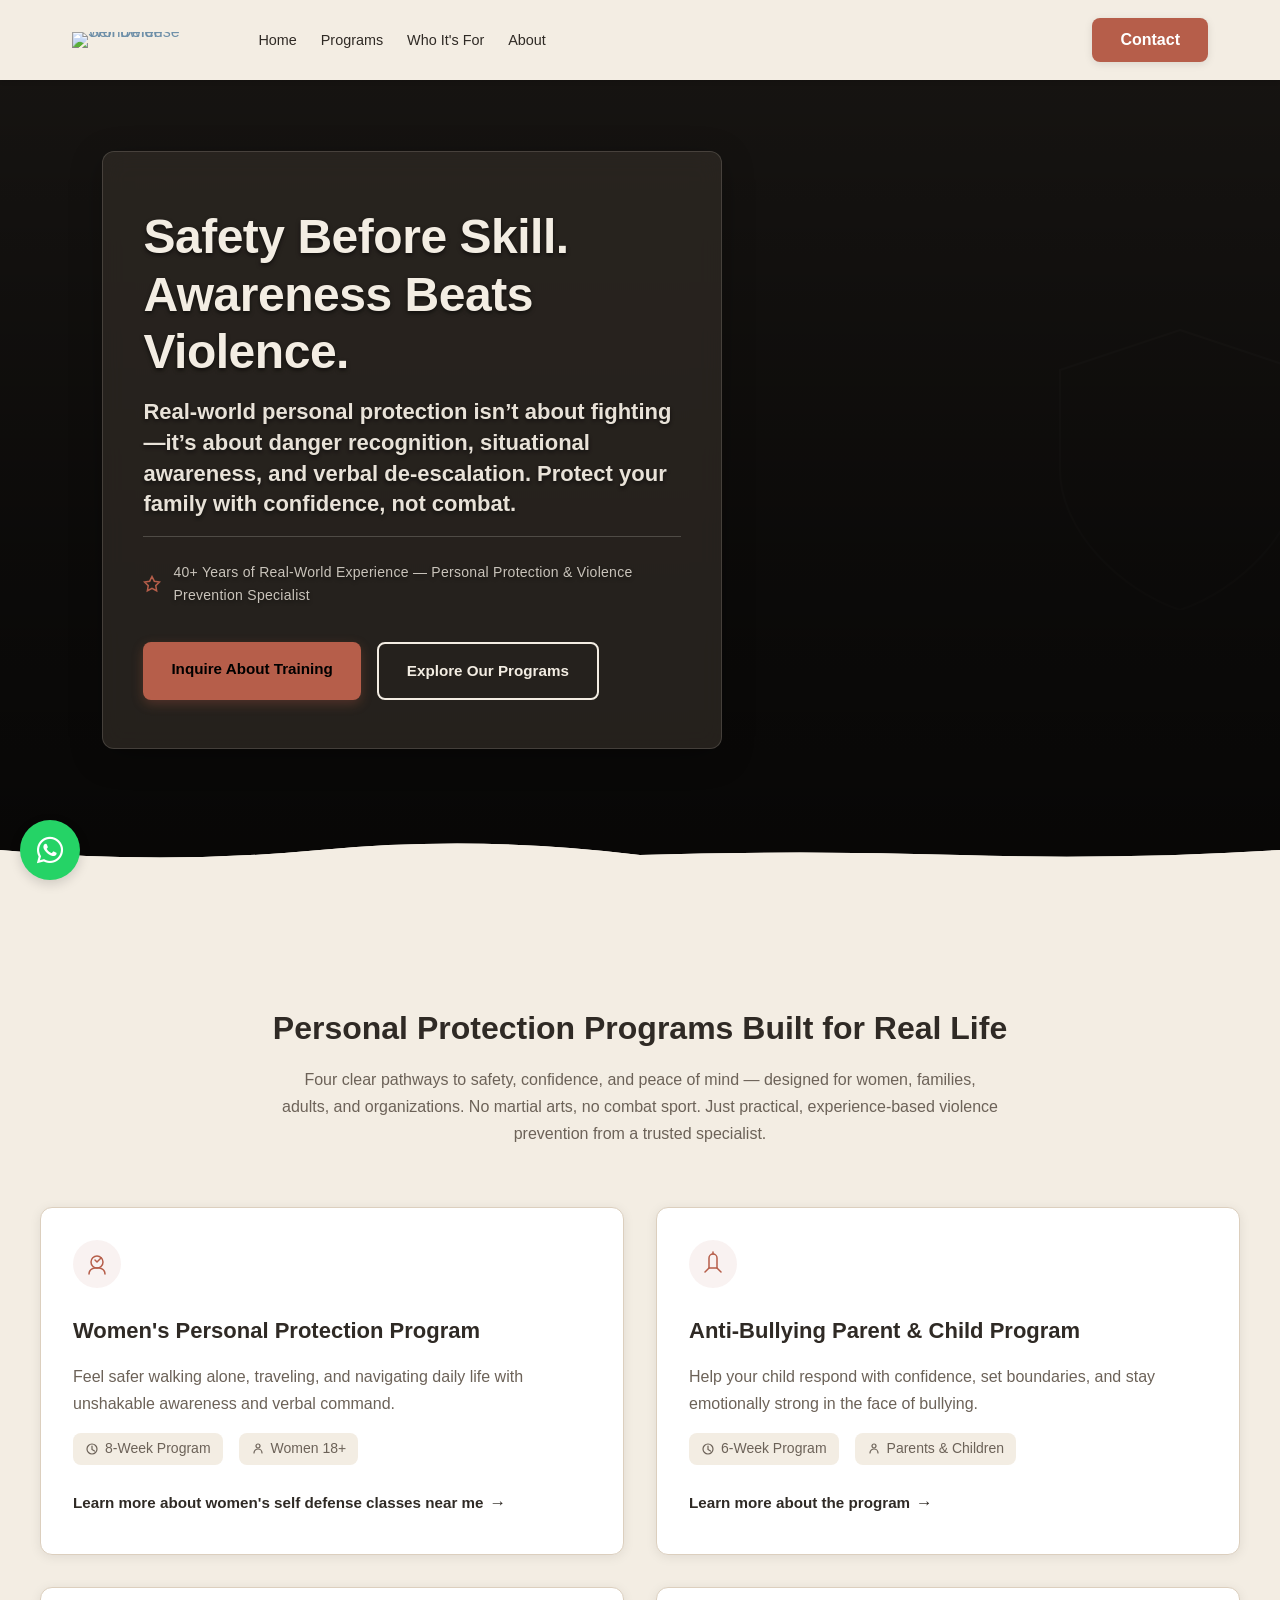
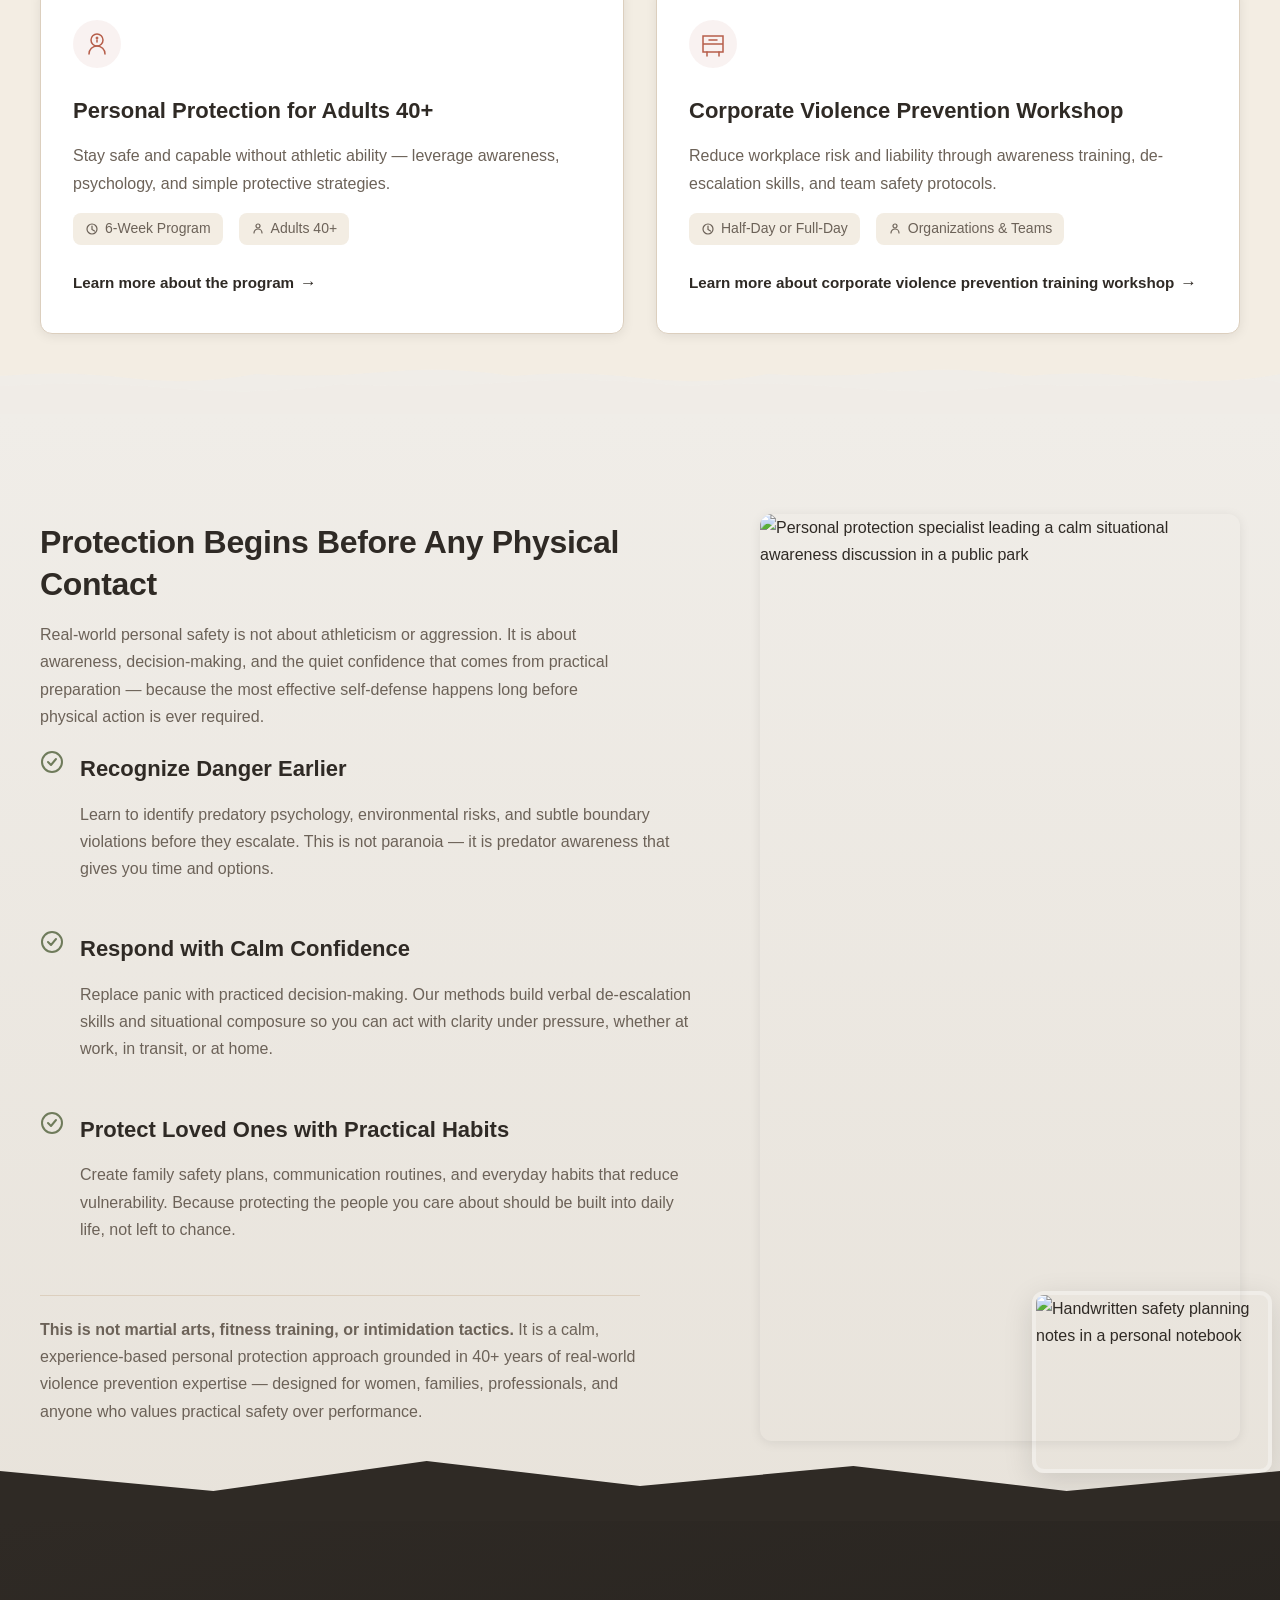
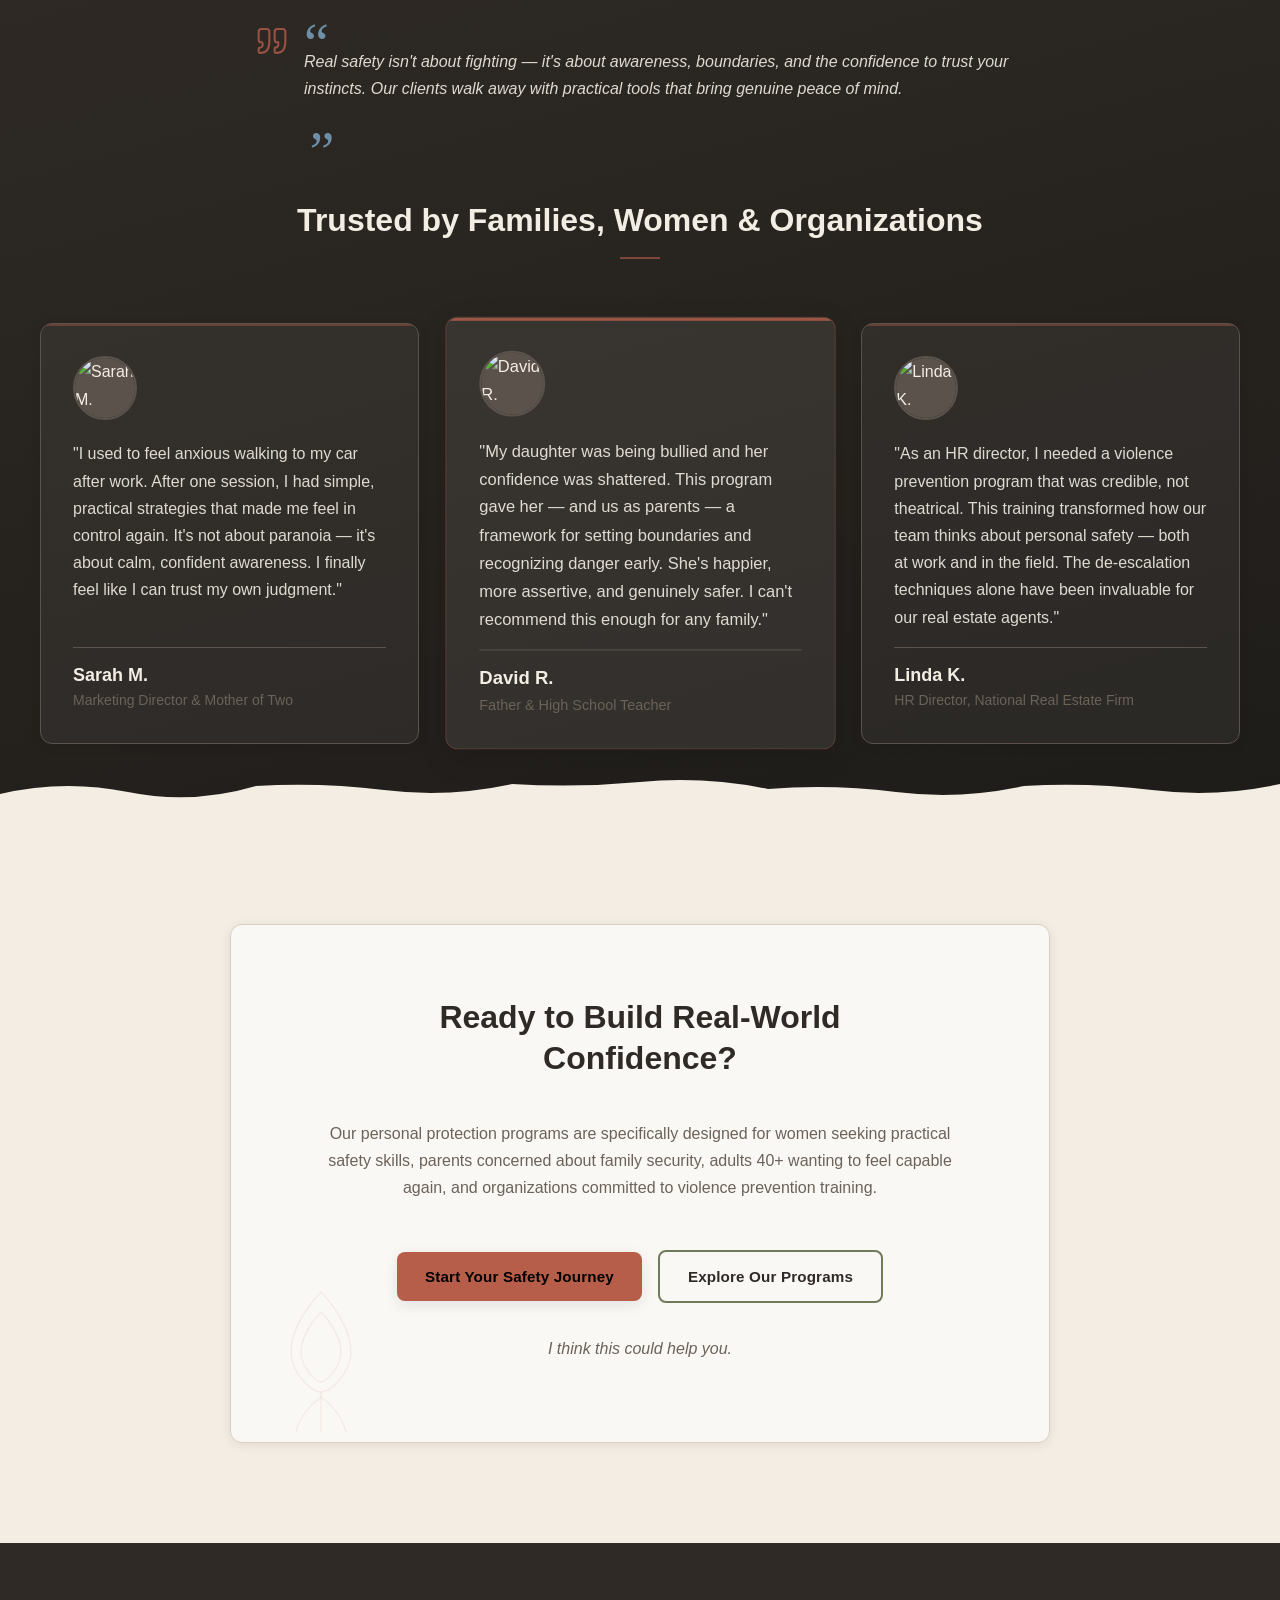
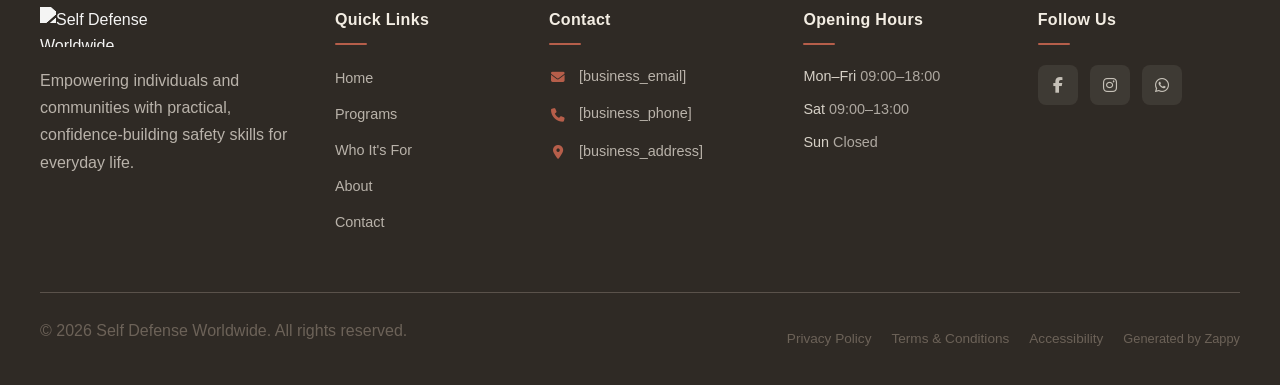
==== public/index.html @ 0f8a1267 "Initial website commit" ====
<!doctype html><html lang="en"><head><meta charset="UTF-8"><meta content="width=device-width,initial-scale=1" name="viewport"><meta content="index, follow" name="robots"><title>Find Women&#39;s Self Defense Classes Near Me — Self Defense Worldwide</title><meta content="Discover real-world personal safety training built on 40+ years of expertise. Not martial arts—proven prevention, awareness, and confidence skills. Start your protection journey today." name="description"><meta content="women's self defense classes near me, personal safety training, violence prevention specialist, situational awareness training, women's personal protection program online US" name="keywords"><link href="/assets/favicon.ico" rel="icon" type="image/x-icon"><link href="/assets/favicon-16x16.png" rel="icon" type="image/png" sizes="16x16"><link href="/assets/favicon-32x32.png" rel="icon" type="image/png" sizes="32x32"><link href="/assets/favicon-48x48.png" rel="icon" type="image/png" sizes="48x48"><link href="/assets/favicon-192x192.png" rel="icon" type="image/png" sizes="192x192"><link href="/assets/favicon-512x512.png" rel="icon" type="image/png" sizes="512x512"><link href="/assets/apple-touch-icon.png" rel="apple-touch-icon"><script>!function(){"use strict";var t="d72a2907-529d-4dca-9316-e38a777f00a3",e="https://api.zappy5.com/api/analytics/track",a=18e5,n=2592e6,o=!0,i=!0,r=!0;var s=function(){var e="zappy_visitor_"+t,a=null;try{if(a=localStorage.getItem(e)){var o=JSON.parse(a),i=Date.now();if(i-o.created<n)return o.lastSeen=i,localStorage.setItem(e,JSON.stringify(o)),o.id}}catch(t){console.warn("Zappy Analytics: LocalStorage not available")}var r="zv_"+Date.now()+"_"+Math.random().toString(36).substr(2,9);try{localStorage.setItem(e,JSON.stringify({id:r,created:Date.now(),lastSeen:Date.now()}))}catch(t){}return r}(),c=function(){var e="zappy_session_"+t,n=null;try{if(n=sessionStorage.getItem(e)){var o=JSON.parse(n),i=Date.now();if(i-o.timestamp<a)return o.timestamp=i,sessionStorage.setItem(e,JSON.stringify(o)),o.id}}catch(t){console.warn("Zappy Analytics: SessionStorage not available")}var r="zs_"+Date.now()+"_"+Math.random().toString(36).substr(2,9);try{sessionStorage.setItem(e,JSON.stringify({id:r,timestamp:Date.now()}))}catch(t){}return r}();function l(a,n){n=n||{};var o={website_id:t,event_type:a,page_path:window.location.pathname,referrer:document.referrer||"direct",visitor_id:s,session_id:c,metadata:n};if(navigator.sendBeacon){var i=new Blob([JSON.stringify(o)],{type:"application/json"});navigator.sendBeacon(e,i)}else fetch(e,{method:"POST",headers:{"Content-Type":"application/json"},body:JSON.stringify(o),keepalive:!0}).catch(function(t){console.warn("Zappy Analytics: Failed to track event",t)})}o&&l("pageview",{title:document.title,url:window.location.href}),i&&document.addEventListener("click",function(t){var e=t.target;if("BUTTON"===e.tagName||e.closest("button")){var a="BUTTON"===e.tagName?e:e.closest("button");l("click",{element:"button",text:a.textContent.trim().substring(0,100),id:a.id||null,class:a.className||null})}else if("A"===e.tagName||e.closest("a")){var n="A"===e.tagName?e:e.closest("a");l("navigation",{element:"link",text:n.textContent.trim().substring(0,100),href:n.href,external:n.hostname!==window.location.hostname})}},!0),r&&document.addEventListener("submit",function(t){var e=t.target;l("form_submit",{form_id:e.id||null,form_name:e.name||null,form_action:e.action||null,form_method:e.method||"GET"})},!0);var d=Date.now();window.addEventListener("beforeunload",function(){l("page_unload",{time_on_page:Math.floor((Date.now()-d)/1e3),page_path:window.location.pathname})}),window.zappyAnalytics={track:l,getVisitorId:function(){return s},getSessionId:function(){return c}}}()</script><meta content="Find Women&#39;s Self Defense Classes Near Me — Self Defense Worldwide" property="og:title"><meta content="Discover real-world personal safety training built on 40+ years of expertise. Not martial arts—proven prevention, awareness, and confidence skills. Start your protection journey today." property="og:description"><meta content="summary_large_image" name="twitter:card"><meta content="Find Women&#39;s Self Defense Classes Near Me — Self Defense Worldwide" name="twitter:title"><meta content="Discover real-world personal safety training built on 40+ years of expertise. Not martial arts—proven prevention, awareness, and confidence skills. Start your protection journey today." name="twitter:description"><meta content="website" property="og:type"><meta content="en_US" property="og:locale"><link href="https://cdnjs.cloudflare.com/ajax/libs/font-awesome/6.4.0/css/all.min.css" rel="stylesheet"><style>.skip-link{position:absolute;top:0;left:0;transform:translateY(-200%);padding:12px 18px;background:var(--bg-dark,#1a1a1a);color:var(--text-light,#fff);font-weight:600;border-radius:0 0 8px 0;z-index:10000}.skip-link:focus{transform:none;outline:2px solid var(--ring,#fff);outline-offset:2px}:focus-visible{outline:2px solid var(--ring,currentColor);outline-offset:3px}</style><link href="/assets/favicon.ico" rel="icon" type="image/x-icon"><link href="/assets/favicon-16x16.png" rel="icon" type="image/png" sizes="16x16"><link href="/assets/favicon-32x32.png" rel="icon" type="image/png" sizes="32x32"><link href="/assets/favicon-48x48.png" rel="icon" type="image/png" sizes="48x48"><link href="/assets/favicon-192x192.png" rel="icon" type="image/png" sizes="192x192"><link href="/assets/favicon-512x512.png" rel="icon" type="image/png" sizes="512x512"><link href="/assets/apple-touch-icon.png" rel="apple-touch-icon"><link href="https://cdn.jsdelivr.net/npm/vanilla-cookieconsent@3/dist/cookieconsent.css" rel="stylesheet"><script src="https://cdn.jsdelivr.net/npm/vanilla-cookieconsent@3/dist/cookieconsent.umd.js"></script><script src="https://cdn.jsdelivr.net/gh/mickidum/acc_toolbar/acctoolbar/acctoolbar.min.js"></script><link href="/styles.css" rel="stylesheet"><script>window.ZAPPY_WEBSITE_ID="d72a2907-529d-4dca-9316-e38a777f00a3",window.ZAPPY_API_BASE="https://api.zappy5.com"</script><style id="zappy-dropdown-submenu-styles">#navMenu li:has(.sub-menu),.nav-menu li:has(.sub-menu),.navbar li:has(.sub-menu),nav li:has(.sub-menu){position:relative}#navMenu .sub-menu,.nav-menu .sub-menu,.navbar .sub-menu,nav .sub-menu{display:block!important;position:absolute!important;top:100%;left:0;min-width:220px;background:#fff;border-radius:8px;box-shadow:0 8px 25px rgba(0,0,0,.15);padding:8px 0;opacity:0;visibility:hidden;transform:translateY(10px);transition:all .3s ease;z-index:1000;list-style:none;pointer-events:none}#navMenu li:hover>.sub-menu,.nav-menu li:hover>.sub-menu,.navbar li:hover>.sub-menu,nav li:hover>.sub-menu{opacity:1!important;visibility:visible!important;transform:translateY(0)!important;pointer-events:auto!important}.sub-menu li{list-style:none;margin:0;padding:0}.sub-menu a{display:block!important;padding:10px 16px!important;color:var(--text-dark,#333)!important;font-weight:500;text-decoration:none;white-space:nowrap;transition:background-color .2s}.sub-menu .zappy-nav-child>a{padding-left:28px!important;font-size:.9em!important;opacity:.85!important}[dir=rtl] .sub-menu .zappy-nav-child>a,html[lang=ar] .sub-menu .zappy-nav-child>a,html[lang=he] .sub-menu .zappy-nav-child>a{padding-left:10px!important;padding-right:28px!important}.sub-menu .zappy-nav-parent>a{font-weight:600!important}.sub-menu a:hover{background-color:#f5f5f5}[dir=rtl] .nav-menu .sub-menu,[dir=rtl] .navbar .sub-menu,[dir=rtl] nav .sub-menu,html[lang=ar] .nav-menu .sub-menu,html[lang=ar] .navbar .sub-menu,html[lang=ar] nav .sub-menu,html[lang=he] .nav-menu .sub-menu,html[lang=he] .navbar .sub-menu,html[lang=he] nav .sub-menu{left:auto!important;right:0!important}.sub-menu:empty,.sub-menu:not(:has(li)):not(:has(> a)),.sub-menu:not(:has(li:not(.zappy-hidden-menu-item))):not(:has(> a)){display:none!important;opacity:0!important;visibility:hidden!important;pointer-events:none!important}li:has(.menu-group-title):hover>.sub-menu{opacity:1!important;visibility:visible!important;transform:translateY(0)!important;pointer-events:auto!important}#navMenu>li>.menu-group-title,.nav-menu>li>.menu-group-title{display:inline-block;padding:.5rem 1rem;cursor:default;user-select:none}@media (max-width:768px){#navMenu .sub-menu,.nav-menu .sub-menu,.navbar .sub-menu,nav .sub-menu{position:static!important;transform:none!important;box-shadow:none!important;background:0 0!important;max-height:0;overflow:hidden;opacity:0;visibility:hidden;transition:max-height .3s ease,opacity .3s ease;padding:0!important;border-radius:0!important}#navMenu .sub-menu.mobile-expanded,.nav-menu .sub-menu.mobile-expanded,.navbar .sub-menu.mobile-expanded{max-height:none!important;overflow-y:visible!important;opacity:1!important;visibility:visible!important;padding:8px 0 8px 16px!important}[dir=rtl] .sub-menu.mobile-expanded,html[lang=he] .sub-menu.mobile-expanded{padding:8px 16px 8px 0!important}#navMenu li:hover>.sub-menu,.nav-menu li:hover>.sub-menu,.navbar li:hover>.sub-menu,nav li:hover>.sub-menu{opacity:0;visibility:hidden;pointer-events:none}#navMenu li>.sub-menu.mobile-expanded,.nav-menu li>.sub-menu.mobile-expanded,.navbar li>.sub-menu.mobile-expanded,nav li>.sub-menu.mobile-expanded{opacity:1!important;visibility:visible!important;pointer-events:auto!important}#navMenu li:has(.sub-menu),.nav-menu li:has(.sub-menu),.navbar li:has(.sub-menu),nav li:has(.sub-menu){display:flex!important;flex-wrap:wrap!important;align-items:center!important;position:relative!important;min-height:44px!important}#navMenu li:has(.sub-menu)>a,.nav-menu li:has(.sub-menu)>a,.navbar li:has(.sub-menu)>a,nav li:has(.sub-menu)>a{flex:1!important;min-width:0!important}#navMenu li:has(.sub-menu)>.menu-group-title,.nav-menu li:has(.sub-menu)>.menu-group-title,.navbar li:has(.sub-menu)>.menu-group-title,nav li:has(.sub-menu)>.menu-group-title{flex:1!important;min-width:0!important;padding:0!important;line-height:inherit!important}#navMenu li:has(.sub-menu)>.sub-menu,.nav-menu li:has(.sub-menu)>.sub-menu,.navbar li:has(.sub-menu)>.sub-menu,nav li:has(.sub-menu)>.sub-menu{flex-basis:100%!important;width:100%!important}#navMenu li:has(.sub-menu)>a [class*=arrow],#navMenu li:has(.sub-menu)>a [class*=chevron],.nav-menu li:has(.sub-menu)>a .fa-angle-down,.nav-menu li:has(.sub-menu)>a .fa-chevron-down,.nav-menu li:has(.sub-menu)>a [class*=arrow],.nav-menu li:has(.sub-menu)>a [class*=chevron],nav li:has(.sub-menu)>a [class*=arrow],nav li:has(.sub-menu)>a [class*=chevron]{display:none!important;visibility:hidden!important}.mobile-submenu-toggle{display:flex!important;align-items:center!important;justify-content:center!important;width:44px!important;height:auto!important;background:0 0!important;border:none!important;cursor:pointer!important;color:var(--text-dark)!important;position:static!important;flex-shrink:0!important;align-self:stretch!important;z-index:2!important;padding:0!important;margin:0!important}.mobile-submenu-toggle::after{content:''!important;width:0!important;height:0!important;border-left:6px solid transparent!important;border-right:6px solid transparent!important;border-top:7px solid currentColor!important;transition:transform .3s ease!important}.mobile-submenu-toggle.expanded::after{transform:rotate(180deg)!important}.sub-menu a{padding:10px 0!important;display:block!important;color:var(--text-dark)!important;white-space:normal!important}.sub-menu .zappy-nav-child>a{padding-left:28px!important;font-size:.9em!important;opacity:.85!important}[dir=rtl] .sub-menu .zappy-nav-child>a,html[lang=ar] .sub-menu .zappy-nav-child>a,html[lang=he] .sub-menu .zappy-nav-child>a{padding-left:0!important;padding-right:28px!important}.sub-menu .zappy-nav-parent>a{font-weight:600!important}#navMenu.active,.nav-menu.active{max-width:100vw!important;overflow-x:hidden!important;box-sizing:border-box!important}.navbar .sub-menu li a,.zappy-products-dropdown .sub-menu a,nav.navbar .sub-menu li a{color:var(--text-dark)!important}}@media (min-width:769px){.mobile-submenu-toggle{display:none!important}}</style><style id="zappy-widget-visibility">html[dir=rtl] .whatsapp-float{right:20px!important;left:auto!important}html:not([dir]) .whatsapp-float,html[dir=ltr] .whatsapp-float{left:20px!important;right:auto!important}html[dir=rtl] #mic-access-tool-general-button,html[dir=rtl] #mic-init-access-tool #mic-access-tool-general-button,html[dir=rtl] #mic-init-access-tool .mic-access-tool-general-button,html[dir=rtl] ._access-icon,html[dir=rtl] .mic-access-tool-general-button{left:20px!important;right:auto!important}html:not([dir]) #mic-access-tool-general-button,html:not([dir]) #mic-init-access-tool #mic-access-tool-general-button,html:not([dir]) #mic-init-access-tool .mic-access-tool-general-button,html:not([dir]) ._access-icon,html:not([dir]) .mic-access-tool-general-button,html[dir=ltr] #mic-access-tool-general-button,html[dir=ltr] #mic-init-access-tool #mic-access-tool-general-button,html[dir=ltr] #mic-init-access-tool .mic-access-tool-general-button,html[dir=ltr] ._access-icon,html[dir=ltr] .mic-access-tool-general-button{right:20px!important;left:auto!important}@media (max-width:768px){.whatsapp-float{display:flex!important}}@media (min-width:769px){.whatsapp-float{display:flex!important}}@media (max-width:768px){#mic-access-tool-general-button,#mic-init-access-tool #mic-access-tool-general-button,#mic-init-access-tool .mic-access-tool-general-button,._access-icon,.mic-access-tool-general-button{display:flex!important;visibility:visible!important;opacity:1!important;pointer-events:auto!important}#mic-access-tool-box.opened-mic-access-tool,#mic-init-access-tool #mic-access-tool-box.opened-mic-access-tool,.mic-access-tool-box.opened-mic-access-tool{visibility:visible!important;opacity:1!important;pointer-events:auto!important}}@media (min-width:769px){#mic-access-tool-general-button,#mic-init-access-tool #mic-access-tool-general-button,#mic-init-access-tool .mic-access-tool-general-button,._access-icon,.mic-access-tool-general-button{display:flex!important;visibility:visible!important;opacity:1!important;pointer-events:auto!important}#mic-access-tool-box.opened-mic-access-tool,#mic-init-access-tool #mic-access-tool-box.opened-mic-access-tool,.mic-access-tool-box.opened-mic-access-tool{visibility:visible!important;opacity:1!important;pointer-events:auto!important}}</style></head><body><a href="#main" class="skip-link">Skip to main content</a><nav class="navbar"><button aria-label="Menu" class="mobile-toggle" id="mobileToggle"><svg viewBox="0 0 24 24" fill="none" height="24" width="24" class="hamburger-icon"><path d="M3 12h18M3 6h18M3 18h18" stroke="currentColor" stroke-width="2" stroke-linecap="round"></path></svg> <svg viewBox="0 0 24 24" fill="none" height="24" width="24" class="close-icon" style="display:none"><path d="M18 6L6 18M6 6l12 12" stroke="currentColor" stroke-width="2" stroke-linecap="round"></path></svg></button> <button aria-label="Call" class="phone-header-btn" data-phone="[business_phone]"><svg viewBox="0 0 24 24" fill="currentColor" height="20" width="20"><path d="M22 16.92v3a2 2 0 0 1-2.18 2 19.79 19.79 0 0 1-8.63-3.07 19.5 19.5 0 0 1-6-6 19.79 19.79 0 0 1-3.07-8.67A2 2 0 0 1 4.11 2h3a2 2 0 0 1 2 1.72 12.84 12.84 0 0 0 .7 2.81 2 2 0 0 1-.45 2.11L8.09 9.91a16 16 0 0 0 6 6l1.27-1.27a2 2 0 0 1 2.11-.45 12.84 12.84 0 0 0 2.81.7A2 2 0 0 1 22 16.92z"></path></svg></button><div class="nav-container"><div class="nav-brand"><a href="/" class="logo-link"><img alt="Self Defense Worldwide" src="/assets/site-home-image-1.webp" class="logo"></a></div><ul class="nav-menu" id="navMenu"><li><a href="/">Home</a></li><li><a href="/programs">Programs</a></li><li><a href="/audiences">Who It's For</a></li><li><a href="/about">About</a></li></ul><div class="nav-cta-container"><a href="/contact" class="nav-cta-btn">Contact</a></div></div></nav><script>window.addEventListener("load",function(){const e=document.querySelector(".navbar, nav, header");if(!e)return void console.log("[Navbar] Navbar element not found");let t=document.getElementById("mobileToggle")||document.querySelector(".mobile-toggle")||document.querySelector(".hamburger")||document.querySelector(".hamburger-menu")||document.querySelector(".menu-toggle")||document.querySelector(".burger-menu")||document.querySelector('[aria-label="Menu"]')||document.querySelector('[aria-label="תפריט"]');const n=document.querySelector(".phone-header-btn"),o=window.getComputedStyle(e);let r=o.backgroundColor;if(console.log("[Navbar] Initial navbar background:",r),"transparent"===r||"rgba(0, 0, 0, 0)"===r||r.startsWith("rgba")&&r.includes(", 0)")){const e=o.backgroundImage;if(e&&"none"!==e)console.log("[Navbar] Navbar has background image/gradient, using dark text"),r="rgb(240, 240, 240)";else{const e=window.getComputedStyle(document.body).backgroundColor;console.log("[Navbar] Navbar transparent, using body background:",e),r=e}}const a=r.match(/\d+/g);if(a&&a.length>=3){const e=(.299*parseInt(a[0])+.587*parseInt(a[1])+.114*parseInt(a[2]))/255;console.log("[Navbar] Mobile button colors preserved from Claude CSS (luminance:",e.toFixed(2)+")");const o=document.createElement("style");o.id="zappy-mobile-nav-fix";document.documentElement.lang;document.documentElement.dir,o.textContent='\n        /* Hide mobile buttons on desktop, show only on mobile */\n        @media (min-width: 769px) {\n          .mobile-toggle,\n          .phone-header-btn {\n            display: none !important;\n          }\n        }\n        \n        /* Show and position mobile buttons correctly on mobile */\n        @media (max-width: 768px) {\n          .navbar,\n          nav.navbar {\n            min-height: 70px !important;\n          }\n\n          .mobile-toggle,\n          .phone-header-btn {\n            position: absolute !important;\n            top: 0 !important;\n            bottom: 0 !important;\n            margin-top: auto !important;\n            margin-bottom: auto !important;\n            transform: none !important;\n            z-index: 1001 !important;\n            display: flex !important;\n            align-items: center !important;\n            justify-content: center !important;\n            width: 36px !important;\n            height: 36px !important;\n            border-radius: 50% !important;\n            border: none !important;\n            cursor: pointer !important;\n            padding: 6px !important;\n            background: none !important;\n            color: var(--nav-text, var(--text-dark)) !important;\n            touch-action: manipulation !important;\n            -webkit-tap-highlight-color: transparent !important;\n          }\n\n          html[data-zappy-site-type="ecommerce"] .phone-header-btn,\n          body[data-zappy-site-type="ecommerce"] .phone-header-btn,\n          html[data-zappy-site-type="ecommerce"] header .phone-header-btn,\n          html[data-zappy-site-type="ecommerce"] nav .phone-header-btn {\n            display: none !important;\n            visibility: hidden !important;\n            width: 0 !important;\n            height: 0 !important;\n            min-width: 0 !important;\n            overflow: hidden !important;\n          }\n          \n          /* LTR positioning (default): hamburger LEFT, phone RIGHT */\n          html:not([dir="rtl"]):not([lang="he"]):not([lang="ar"]) .mobile-toggle,\n          html[dir="ltr"] .mobile-toggle {\n            left: 12px !important;\n            right: auto !important;\n          }\n          html:not([dir="rtl"]):not([lang="he"]):not([lang="ar"]) .phone-header-btn,\n          html[dir="ltr"] .phone-header-btn {\n            right: 12px !important;\n            left: auto !important;\n          }\n          \n          /* RTL positioning: hamburger RIGHT, phone LEFT */\n          html[dir="rtl"] .mobile-toggle,\n          html[lang="he"] .mobile-toggle,\n          html[lang="ar"] .mobile-toggle {\n            right: 12px !important;\n            left: auto !important;\n          }\n          html[dir="rtl"] .phone-header-btn,\n          html[lang="he"] .phone-header-btn,\n          html[lang="ar"] .phone-header-btn {\n            left: 12px !important;\n            right: auto !important;\n          }\n          \n          /* CRITICAL: Ensure nav-container has min-height on mobile */\n          /* All children are positioned absolutely/fixed on mobile, so height:auto collapses to 0 */\n          .nav-container {\n            min-height: 70px !important;\n            position: relative !important;\n          }\n          \n          /* Ensure SVG icons are properly sized and inherit color */\n          .mobile-toggle svg,\n          .phone-header-btn svg {\n            width: 24px !important;\n            height: 24px !important;\n            /* Don\'t force display - let JavaScript control hamburger/close toggle */\n          }\n          \n          /* Reset nav-cta-container on mobile - remove desktop box-shadow/padding */\n          /* that creates a visible ghost box when CTA button is hidden */\n          .nav-cta-container {\n            box-shadow: none !important;\n            padding: 0 !important;\n          }\n          \n          /* Hide nav-cta-container entirely on mobile when there\'s no lang-switcher */\n          /* (only the CTA button is inside, and it\'s hidden on mobile) */\n          .nav-cta-container:not(:has(.lang-switcher)) {\n            display: none !important;\n          }\n          \n          /* CRITICAL: Prevent hero image fade gradient from bleeding over headline text */\n          /* The .image-fade-gradient has bottom: -30px (extends below parent) */\n          /* On mobile stacked layout, this overlaps the h1 text below the image */\n          .hero-image-column {\n            overflow: hidden !important;\n          }\n          .image-fade-gradient {\n            bottom: 0 !important;\n          }\n          \n          /* Hide desktop language switcher on mobile - hamburger menu handles it */\n          /* High specificity to override stored CSS */\n          .lang-switcher,\n          .nav-cta-container .lang-switcher,\n          .nav-container .lang-switcher,\n          .navbar .lang-switcher,\n          .navbar .nav-cta-container .lang-switcher {\n            display: none !important;\n          }\n        }\n      ';const r=document.getElementById("zappy-mobile-nav-fix");r&&r.remove(),document.head.appendChild(o),console.log("[Navbar] Critical CSS injected for mobile nav positioning");const i=window.innerWidth<=768;if(t){const e=t.querySelector(".hamburger-icon"),n=t.querySelector(".close-icon");e&&(e.style.setProperty("width","24px","important"),e.style.setProperty("height","24px","important"),e.style.setProperty("display","block","important")),n&&(n.style.setProperty("width","24px","important"),n.style.setProperty("height","24px","important"),n.style.setProperty("display","none","important")),i?(t.style.setProperty("position","absolute","important"),t.style.setProperty("top","0","important"),t.style.setProperty("bottom","0","important"),t.style.setProperty("margin-top","auto","important"),t.style.setProperty("margin-bottom","auto","important"),t.style.setProperty("transform","none","important"),t.style.setProperty("z-index","1001","important"),t.style.removeProperty("left"),t.style.removeProperty("right"),console.log("[Navbar] Mobile toggle positioning applied (mobile viewport)")):(t.style.removeProperty("position"),t.style.removeProperty("top"),t.style.removeProperty("transform"),t.style.removeProperty("z-index"),t.style.removeProperty("left"),t.style.removeProperty("right"),console.log("[Navbar] Desktop viewport - cleared mobile toggle inline positioning"))}if(n){const e=n.querySelector("svg");e&&(e.style.width="24px",e.style.height="24px",e.setAttribute("width","24"),e.setAttribute("height","24")),i?(n.style.setProperty("position","absolute","important"),n.style.setProperty("top","0","important"),n.style.setProperty("bottom","0","important"),n.style.setProperty("margin-top","auto","important"),n.style.setProperty("margin-bottom","auto","important"),n.style.setProperty("transform","none","important"),n.style.setProperty("z-index","1001","important"),n.style.removeProperty("left"),n.style.removeProperty("right"),console.log("[Navbar] Phone button positioning applied (mobile viewport)")):(n.style.removeProperty("position"),n.style.removeProperty("top"),n.style.removeProperty("transform"),n.style.removeProperty("z-index"),n.style.removeProperty("left"),n.style.removeProperty("right"),console.log("[Navbar] Desktop viewport - cleared phone button inline positioning"))}}else console.log("[Navbar] Could not parse background color:",r);t=document.getElementById("mobileToggle")||document.querySelector(".mobile-toggle")||document.querySelector(".hamburger")||document.querySelector(".hamburger-menu")||document.querySelector(".menu-toggle")||document.querySelector(".burger-menu")||document.querySelector('[aria-label="Menu"]')||document.querySelector('[aria-label="תפריט"]');const i=document.getElementById("navMenu")||document.querySelector(".nav-menu")||document.querySelector(".nav-links")||document.querySelector("nav ul:not(.submenu)");if(!t||!i)return void console.log("[Navbar] Mobile toggle or menu not found:",{toggle:!!t,menu:!!i});i.id||(i.id="navMenu"),console.log("[Navbar] Initializing mobile menu...");const l=t.cloneNode(!0);t.parentNode.replaceChild(l,t);var s=0;function p(e){var t=Date.now();t-s<300||(s=t,function(e){e.preventDefault(),e.stopPropagation();const t=l.querySelector(".hamburger-icon"),n=l.querySelector(".close-icon");i.classList.contains("active")?(i.classList.remove("active"),t&&t.style.setProperty("display","block","important"),n&&n.style.setProperty("display","none","important"),document.body.style.overflow="",console.log("[Navbar] Menu closed")):(i.classList.add("active"),t&&t.style.setProperty("display","none","important"),n&&n.style.setProperty("display","block","important"),document.body.style.overflow="hidden",console.log("[Navbar] Menu opened"))}(e))}l.addEventListener("click",p),l.addEventListener("touchend",p),i.querySelectorAll("a").forEach(function(e){e.addEventListener("click",function(){if("#"===this.getAttribute("href"))return;const e=l.querySelector(".hamburger-icon"),t=l.querySelector(".close-icon");i.classList.remove("active"),e&&e.style.setProperty("display","block","important"),t&&t.style.setProperty("display","none","important"),document.body.style.overflow="",console.log("[Navbar] Menu closed (link clicked)")})});var m=i.querySelectorAll(".dropdown-toggle");m.forEach(function(e){e.addEventListener("click",function(e){e.preventDefault(),e.stopPropagation();var t=this.closest(".nav-dropdown");t&&(t.parentNode.querySelectorAll(".nav-dropdown.open").forEach(function(e){e!==t&&e.classList.remove("open")}),t.classList.toggle("open"),console.log("[Navbar] Dropdown toggled:",t.classList.contains("open")?"open":"closed"))})}),document.addEventListener("click",function(e){e.target.closest(".nav-dropdown")||document.querySelectorAll(".nav-dropdown.open").forEach(function(e){e.classList.remove("open")})}),console.log("[Navbar] Dropdown handlers initialized for "+m.length+" dropdowns"),n&&n.addEventListener("click",function(){const e=document.querySelectorAll('a[href^="tel:"]'),t=e.length>0?e[0].getAttribute("href").replace("tel:",""):"[business_phone]";window.location.href="tel:"+t,console.log("[Navbar] Phone button clicked")}),console.log("[Navbar] Mobile menu initialized successfully")})</script><main id="main"><section class="home-hero-section" data-band-index="0" data-layout-spec="Home-hero" data-hero-type="fullscreen-card"><img alt="Confident woman walking safely through a parking structure at dusk" src="/assets/site-home-hero-image-1.webp" class="home-hero-section-bg-img" data-context="A candid, realistic photograph of a woman walking confidently through a parking structure at dusk. She looks aware and composed, not aggressive. Warm ambient lighting, everyday clothing, environmental depth with parked cars and concrete pillars softly blurred in the background. The mood is calm authority and real-world safety, not tactical or staged." data-placeholder="home-hero-image-1" height="600" loading="eager" width="1200" data-hero-bg="true" fetchpriority="high"><div class="home-hero-section-scrim" aria-hidden="true"></div><div class="home-hero-section-watermark" aria-hidden="true"><svg viewBox="0 0 320 320" fill="none" xmlns="http://www.w3.org/2000/svg" data-no-icon-edit="true" opacity="0.05" stroke="currentColor" stroke-width="2"><path d="M160 40 L280 80 L280 180 C280 240 220 300 160 320 C100 300 40 240 40 180 L40 80 Z"></path></svg></div><div class="home-hero-section-card"><h1 class="home-hero-section-headline">Safety Before Skill. Awareness Beats Violence.</h1><h3 class="home-hero-section-subtitle">Real-world personal protection isn’t about fighting—it’s about danger recognition, situational awareness, and verbal de-escalation. Protect your family with confidence, not combat.</h3><div class="home-hero-section-trust-line"><span class="home-hero-section-trust-icon" aria-hidden="true"><svg viewBox="0 0 24 24" fill="none" height="18" width="18" data-element-type="icon" data-icon-type="svg" stroke="currentColor" stroke-width="2"><path d="M12 2L15.09 8.26L22 9.27L17 14.14L18.18 21.02L12 17.77L5.82 21.02L7 14.14L2 9.27L8.91 8.26L12 2Z"></path></svg> </span><small>40+ Years of Real-World Experience — Personal Protection &amp; Violence Prevention Specialist</small></div><div class="home-hero-section-ctas"><a href="/contact" class="home-hero-section-btn-primary">Inquire About Training</a> <a href="/programs" class="home-hero-section-btn-secondary">Explore Our Programs</a></div></div><div class="home-hero-section-divider-wrapper" aria-hidden="true"><svg viewBox="0 0 1200 80" xmlns="http://www.w3.org/2000/svg" data-no-icon-edit="true" preserveAspectRatio="none"><defs><linearGradient id="dust-fade" x1="0" x2="0" y1="0" y2="1"><stop offset="0%" stop-color="var(--bg-light)" stop-opacity="0.1"></stop><stop offset="100%" stop-color="var(--bg-light)" stop-opacity="1"></stop></linearGradient></defs><path d="M0,80 L0,30 Q150,45 300,30 T600,35 Q750,30 900,35 T1200,30 L1200,80 Z" fill="var(--bg-light)"></path><path d="M0,80 L0,30 Q150,45 300,30 T600,35 Q750,30 900,35 T1200,30 L1200,80 Z" fill="var(--bg-light)"></path></svg></div></section><section class="home-services-section" data-band-index="1" data-layout-spec="Home-services"><div class="home-services-section__container"><div class="home-services-section__header"><h2 class="home-services-section__title">Personal Protection Programs Built for Real Life</h2><p class="home-services-section__subtitle">Four clear pathways to safety, confidence, and peace of mind — designed for women, families, adults, and organizations. No martial arts, no combat sport. Just practical, experience-based violence prevention from a trusted specialist.</p></div><div class="home-services-section__grid"><article class="home-services-section__card"><div class="home-services-section__card-icon" aria-hidden="true" data-element-type="icon" data-icon-type="svg"><svg viewBox="0 0 32 32" fill="none" height="32" width="32" xmlns="http://www.w3.org/2000/svg"><circle cx="16" cy="14" r="6" stroke="currentColor" stroke-width="1.5"></circle><path d="M8 26C8 22.6863 10.6863 20 14 20H18C21.3137 20 24 22.6863 24 26" stroke="currentColor" stroke-width="1.5" stroke-linecap="round"></path><path d="M14 12L16 14L20 10" stroke="currentColor" stroke-width="1.5" stroke-linecap="round" stroke-linejoin="round"></path></svg></div><h3 class="home-services-section__card-title">Women's Personal Protection Program</h3><p class="home-services-section__card-promise">Feel safer walking alone, traveling, and navigating daily life with unshakable awareness and verbal command.</p><div class="home-services-section__card-meta"><span class="home-services-section__card-meta-item"><svg viewBox="0 0 14 14" fill="none" height="14" width="14" xmlns="http://www.w3.org/2000/svg"><circle cx="7" cy="7" r="5" stroke="currentColor" stroke-width="1.2"></circle><path d="M7 4V7.5L9.5 9" stroke="currentColor" stroke-width="1.2" stroke-linecap="round"></path></svg> 8-Week Program </span><span class="home-services-section__card-meta-item"><svg viewBox="0 0 14 14" fill="none" height="14" width="14" xmlns="http://www.w3.org/2000/svg"><circle cx="7" cy="4" r="2" stroke="currentColor" stroke-width="1.2"></circle><path d="M3 11C3 8.79086 4.79086 7 7 7C9.20914 7 11 8.79086 11 11" stroke="currentColor" stroke-width="1.2" stroke-linecap="round"></path></svg> Women 18+</span></div><a href="/contact" class="home-services-section__card-link">Learn more about women's self defense classes near me <span aria-hidden="true">→</span></a></article><article class="home-services-section__card"><div class="home-services-section__card-icon" aria-hidden="true" data-element-type="icon" data-icon-type="svg"><svg viewBox="0 0 32 32" fill="none" height="32" width="32" xmlns="http://www.w3.org/2000/svg"><path d="M8 24L12 20H20L24 24" stroke="currentColor" stroke-width="1.5" stroke-linecap="round" stroke-linejoin="round"></path><path d="M12 20V10C12 7.79086 13.7909 6 16 6C18.2091 6 20 7.79086 20 10V20" stroke="currentColor" stroke-width="1.5" stroke-linecap="round"></path><path d="M16 6V4" stroke="currentColor" stroke-width="1.5" stroke-linecap="round"></path></svg></div><h3 class="home-services-section__card-title">Anti-Bullying Parent &amp; Child Program</h3><p class="home-services-section__card-promise">Help your child respond with confidence, set boundaries, and stay emotionally strong in the face of bullying.</p><div class="home-services-section__card-meta"><span class="home-services-section__card-meta-item"><svg viewBox="0 0 14 14" fill="none" height="14" width="14" xmlns="http://www.w3.org/2000/svg"><circle cx="7" cy="7" r="5" stroke="currentColor" stroke-width="1.2"></circle><path d="M7 4V7.5L9.5 9" stroke="currentColor" stroke-width="1.2" stroke-linecap="round"></path></svg> 6-Week Program </span><span class="home-services-section__card-meta-item"><svg viewBox="0 0 14 14" fill="none" height="14" width="14" xmlns="http://www.w3.org/2000/svg"><circle cx="7" cy="4" r="2" stroke="currentColor" stroke-width="1.2"></circle><path d="M3 11C3 8.79086 4.79086 7 7 7C9.20914 7 11 8.79086 11 11" stroke="currentColor" stroke-width="1.2" stroke-linecap="round"></path></svg> Parents &amp; Children</span></div><a href="/contact" class="home-services-section__card-link">Learn more about the program <span aria-hidden="true">→</span></a></article><article class="home-services-section__card"><div class="home-services-section__card-icon" aria-hidden="true" data-element-type="icon" data-icon-type="svg"><svg viewBox="0 0 32 32" fill="none" height="32" width="32" xmlns="http://www.w3.org/2000/svg"><path d="M16 6C12.6863 6 10 8.68629 10 12C10 15.3137 12.6863 18 16 18C19.3137 18 22 15.3137 22 12C22 8.68629 19.3137 6 16 6Z" stroke="currentColor" stroke-width="1.5"></path><path d="M8 26C8 21.5817 11.5817 18 16 18C20.4183 18 24 21.5817 24 26" stroke="currentColor" stroke-width="1.5" stroke-linecap="round"></path><path d="M16 14V12" stroke="currentColor" stroke-width="1.5" stroke-linecap="round"></path><circle cx="16" cy="10" r="1" fill="currentColor"></circle></svg></div><h3 class="home-services-section__card-title">Personal Protection for Adults 40+</h3><p class="home-services-section__card-promise">Stay safe and capable without athletic ability — leverage awareness, psychology, and simple protective strategies.</p><div class="home-services-section__card-meta"><span class="home-services-section__card-meta-item"><svg viewBox="0 0 14 14" fill="none" height="14" width="14" xmlns="http://www.w3.org/2000/svg"><circle cx="7" cy="7" r="5" stroke="currentColor" stroke-width="1.2"></circle><path d="M7 4V7.5L9.5 9" stroke="currentColor" stroke-width="1.2" stroke-linecap="round"></path></svg> 6-Week Program </span><span class="home-services-section__card-meta-item"><svg viewBox="0 0 14 14" fill="none" height="14" width="14" xmlns="http://www.w3.org/2000/svg"><circle cx="7" cy="4" r="2" stroke="currentColor" stroke-width="1.2"></circle><path d="M3 11C3 8.79086 4.79086 7 7 7C9.20914 7 11 8.79086 11 11" stroke="currentColor" stroke-width="1.2" stroke-linecap="round"></path></svg> Adults 40+</span></div><a href="/contact" class="home-services-section__card-link">Learn more about the program <span aria-hidden="true">→</span></a></article><article class="home-services-section__card"><div class="home-services-section__card-icon" aria-hidden="true" data-element-type="icon" data-icon-type="svg"><svg viewBox="0 0 32 32" fill="none" height="32" width="32" xmlns="http://www.w3.org/2000/svg"><path d="M6 8H26V24H6V8Z" stroke="currentColor" stroke-width="1.5"></path><path d="M10 24V28" stroke="currentColor" stroke-width="1.5" stroke-linecap="round"></path><path d="M22 24V28" stroke="currentColor" stroke-width="1.5" stroke-linecap="round"></path><path d="M6 16H26" stroke="currentColor" stroke-width="1.5"></path><path d="M12 12H20" stroke="currentColor" stroke-width="1.5" stroke-linecap="round"></path></svg></div><h3 class="home-services-section__card-title">Corporate Violence Prevention Workshop</h3><p class="home-services-section__card-promise">Reduce workplace risk and liability through awareness training, de-escalation skills, and team safety protocols.</p><div class="home-services-section__card-meta"><span class="home-services-section__card-meta-item"><svg viewBox="0 0 14 14" fill="none" height="14" width="14" xmlns="http://www.w3.org/2000/svg"><circle cx="7" cy="7" r="5" stroke="currentColor" stroke-width="1.2"></circle><path d="M7 4V7.5L9.5 9" stroke="currentColor" stroke-width="1.2" stroke-linecap="round"></path></svg> Half-Day or Full-Day </span><span class="home-services-section__card-meta-item"><svg viewBox="0 0 14 14" fill="none" height="14" width="14" xmlns="http://www.w3.org/2000/svg"><circle cx="7" cy="4" r="2" stroke="currentColor" stroke-width="1.2"></circle><path d="M3 11C3 8.79086 4.79086 7 7 7C9.20914 7 11 8.79086 11 11" stroke="currentColor" stroke-width="1.2" stroke-linecap="round"></path></svg> Organizations &amp; Teams</span></div><a href="/contact" class="home-services-section__card-link">Learn more about corporate violence prevention training workshop <span aria-hidden="true">→</span></a></article></div></div><div class="home-services-section__divider-wrapper"><svg viewBox="0 0 1200 80" xmlns="http://www.w3.org/2000/svg" data-no-icon-edit="true" aria-hidden="true" preserveAspectRatio="none"><path d="M0,80 L0,42 Q60,36 120,44 T240,40 Q300,44 360,38 T480,42 Q540,36 600,44 T720,40 Q780,44 840,38 T960,42 Q1020,36 1080,44 T1200,40 L1200,80 Z" fill="#F0EDE8"></path><path d="M0,80 L0,52 Q80,46 160,54 T320,50 Q400,54 480,48 T640,52 Q720,46 800,54 T960,50 Q1040,54 1120,48 T1200,50 L1200,80 Z" fill="#F0EDE8" opacity="0.6"></path></svg></div></section><section class="home-benefits-section" data-band-index="2" data-layout-spec="Home-benefits"><div class="home-benefits-section__container"><div class="home-benefits-section__content"><h2 class="home-benefits-section__heading">Protection Begins Before Any Physical Contact</h2><p class="home-benefits-section__intro">Real-world personal safety is not about athleticism or aggression. It is about awareness, decision-making, and the quiet confidence that comes from practical preparation — because the most effective self-defense happens long before physical action is ever required.</p><div class="home-benefits-section__benefits-list"><div class="home-benefits-section__benefit-item"><div class="home-benefits-section__benefit-marker" aria-hidden="true"><svg viewBox="0 0 24 24" fill="none" height="24" width="24" xmlns="http://www.w3.org/2000/svg" data-element-type="icon" data-icon-type="svg"><circle cx="12" cy="12" r="10" stroke="currentColor" stroke-width="2"></circle><path d="M8 12L11 15L16 9" stroke="currentColor" stroke-width="2" stroke-linecap="round" stroke-linejoin="round"></path></svg></div><div class="home-benefits-section__benefit-text"><h3 class="home-benefits-section__benefit-title">Recognize Danger Earlier</h3><p class="home-benefits-section__benefit-desc">Learn to identify predatory psychology, environmental risks, and subtle boundary violations before they escalate. This is not paranoia — it is predator awareness that gives you time and options.</p></div></div><div class="home-benefits-section__benefit-item"><div class="home-benefits-section__benefit-marker" aria-hidden="true"><svg viewBox="0 0 24 24" fill="none" height="24" width="24" xmlns="http://www.w3.org/2000/svg" data-element-type="icon" data-icon-type="svg"><circle cx="12" cy="12" r="10" stroke="currentColor" stroke-width="2"></circle><path d="M8 12L11 15L16 9" stroke="currentColor" stroke-width="2" stroke-linecap="round" stroke-linejoin="round"></path></svg></div><div class="home-benefits-section__benefit-text"><h3 class="home-benefits-section__benefit-title">Respond with Calm Confidence</h3><p class="home-benefits-section__benefit-desc">Replace panic with practiced decision-making. Our methods build verbal de-escalation skills and situational composure so you can act with clarity under pressure, whether at work, in transit, or at home.</p></div></div><div class="home-benefits-section__benefit-item"><div class="home-benefits-section__benefit-marker" aria-hidden="true"><svg viewBox="0 0 24 24" fill="none" height="24" width="24" xmlns="http://www.w3.org/2000/svg" data-element-type="icon" data-icon-type="svg"><circle cx="12" cy="12" r="10" stroke="currentColor" stroke-width="2"></circle><path d="M8 12L11 15L16 9" stroke="currentColor" stroke-width="2" stroke-linecap="round" stroke-linejoin="round"></path></svg></div><div class="home-benefits-section__benefit-text"><h3 class="home-benefits-section__benefit-title">Protect Loved Ones with Practical Habits</h3><p class="home-benefits-section__benefit-desc">Create family safety plans, communication routines, and everyday habits that reduce vulnerability. Because protecting the people you care about should be built into daily life, not left to chance.</p></div></div></div><p class="home-benefits-section__reassurance"><strong>This is not martial arts, fitness training, or intimidation tactics.</strong> It is a calm, experience-based personal protection approach grounded in 40+ years of real-world violence prevention expertise — designed for women, families, professionals, and anyone who values practical safety over performance.</p></div><div class="home-benefits-section__imagery"><div class="home-benefits-section__image-main"><img alt="Personal protection specialist leading a calm situational awareness discussion in a public park" src="/assets/site-home-benefits-image-1.webp" data-context="A mature, calm instructor in casual attire discussing situational awareness with a small group of adults in a sunlit public park. The mood is documentary-style, warm, and reassuring — focused on conversation and mentorship, not physical combat. Soft natural light, shallow depth of field, neutral earthy tones." data-placeholder="home-benefits-image-1" height="400" loading="lazy" width="600" decoding="async"></div><div class="home-benefits-section__image-secondary"><img alt="Handwritten safety planning notes in a personal notebook" src="/assets/site-home-benefits-image-2.webp" data-context="Close-up of a notebook with handwritten safety planning notes and a pen resting on a wooden table in a café, with a blurred window and warm daylight in the background. The image feels thoughtful, personal, and grounded in everyday life." data-placeholder="home-benefits-image-2" height="300" loading="lazy" width="400" decoding="async"></div></div></div><div class="home-benefits-section__divider-wrapper"><svg viewBox="0 0 1200 80" xmlns="http://www.w3.org/2000/svg" data-no-icon-edit="true" aria-hidden="true" preserveAspectRatio="none"><path d="M0,80 L0,30 L200,50 L400,20 L600,45 L800,25 L1000,50 L1200,30 L1200,80 Z" fill="var(--bg-dark)"></path></svg></div></section><section class="home-testimonials-section" data-band-index="3" data-layout-spec="Home-testimonials"><div class="home-testimonials-section__container"><div class="home-testimonials-section__pullquote"><span class="home-testimonials-section__pullquote-icon" aria-hidden="true" data-element-type="icon" data-icon-type="svg"><svg viewBox="0 0 24 24" fill="none" height="32" width="32" xmlns="http://www.w3.org/2000/svg" stroke="currentColor" stroke-linecap="round" stroke-linejoin="round" stroke-width="1.5"><path d="M3 21c3 0 7-1 7-8V5c0-1.25-.756-2.017-2-2H4c-1.25 0-2 .75-2 1.972V11c0 1.25.75 2 2 2 1 0 1 0 1 1v1c0 1-1 2-2 2s-1 .008-1 1.031V20c0 1 0 1 1 1z"></path><path d="M15 21c3 0 7-1 7-8V5c0-1.25-.757-2.017-2-2h-4c-1.25 0-2 .75-2 1.972V11c0 1.25.75 2 2 2h.75c0 2.25.25 4-2.75 4v3c0 1 0 1 1 1z"></path></svg></span><blockquote class="home-testimonials-section__pullquote-text"><p>Real safety isn't about fighting — it's about awareness, boundaries, and the confidence to trust your instincts. Our clients walk away with practical tools that bring genuine peace of mind.</p></blockquote></div><div class="home-testimonials-section__header"><h2 class="home-testimonials-section__title">Trusted by Families, Women &amp; Organizations</h2><div class="home-testimonials-section__divider" aria-hidden="true"></div></div><div class="home-testimonials-section__grid"><article class="home-testimonials-section__card home-testimonials-section__card--left"><div class="home-testimonials-section__card-accent" aria-hidden="true"></div><div class="home-testimonials-section__card-content"><div class="home-testimonials-section__card-avatar"><img alt="Sarah M." src="/assets/site-testimonial-avatar-woman.webp" class="home-testimonials-section__avatar-img" data-context="Professional portrait of a confident woman in her 30s, warm natural lighting, soft background" data-placeholder="testimonial-avatar-woman" height="64" loading="lazy" width="64"></div><p class="home-testimonials-section__card-text">"I used to feel anxious walking to my car after work. After one session, I had simple, practical strategies that made me feel in control again. It's not about paranoia — it's about calm, confident awareness. I finally feel like I can trust my own judgment."</p><footer class="home-testimonials-section__card-footer"><strong class="home-testimonials-section__card-name">Sarah M.</strong> <span class="home-testimonials-section__card-role">Marketing Director &amp; Mother of Two</span></footer></div></article><article class="home-testimonials-section__card home-testimonials-section__card--center"><div class="home-testimonials-section__card-accent" aria-hidden="true"></div><div class="home-testimonials-section__card-content"><div class="home-testimonials-section__card-avatar"><img alt="David R." src="/assets/site-testimonial-avatar-parent.webp" class="home-testimonials-section__avatar-img" data-context="Warm portrait of a father in his 40s, kind expression, natural outdoor background" data-placeholder="testimonial-avatar-parent" height="64" loading="lazy" width="64"></div><p class="home-testimonials-section__card-text">"My daughter was being bullied and her confidence was shattered. This program gave her — and us as parents — a framework for setting boundaries and recognizing danger early. She's happier, more assertive, and genuinely safer. I can't recommend this enough for any family."</p><footer class="home-testimonials-section__card-footer"><strong class="home-testimonials-section__card-name">David R.</strong> <span class="home-testimonials-section__card-role">Father &amp; High School Teacher</span></footer></div></article><article class="home-testimonials-section__card home-testimonials-section__card--right"><div class="home-testimonials-section__card-accent" aria-hidden="true"></div><div class="home-testimonials-section__card-content"><div class="home-testimonials-section__card-avatar"><img alt="Linda K." src="/assets/site-testimonial-avatar-business.webp" class="home-testimonials-section__avatar-img" data-context="Professional headshot of a businesswoman in her 50s, confident and approachable, corporate setting" data-placeholder="testimonial-avatar-business" height="64" loading="lazy" width="64"></div><p class="home-testimonials-section__card-text">"As an HR director, I needed a violence prevention program that was credible, not theatrical. This training transformed how our team thinks about personal safety — both at work and in the field. The de-escalation techniques alone have been invaluable for our real estate agents."</p><footer class="home-testimonials-section__card-footer"><strong class="home-testimonials-section__card-name">Linda K.</strong> <span class="home-testimonials-section__card-role">HR Director, National Real Estate Firm</span></footer></div></article></div></div><div class="home-testimonials-section__divider-wrapper" aria-hidden="true"><svg viewBox="0 0 1200 80" xmlns="http://www.w3.org/2000/svg" data-no-icon-edit="true" aria-hidden="true" preserveAspectRatio="none"><defs><linearGradient id="homeTestimonialsFade" x1="0%" x2="0%" y1="0%" y2="100%"><stop offset="0%" stop-color="#2F2A25" stop-opacity="1"></stop><stop offset="60%" stop-color="#3D3A35" stop-opacity="1"></stop><stop offset="100%" stop-color="#F3EDE3" stop-opacity="1"></stop></linearGradient></defs><path d="M0,80 L0,50 Q60,35 120,48 T240,42 Q300,38 360,46 T480,40 Q540,44 600,38 T720,45 Q780,40 840,48 T960,42 Q1020,38 1080,46 T1200,40 L1200,80 Z" fill="var(--bg-light)"></path></svg></div></section><section class="home-cta-section" data-band-index="4" data-layout-spec="Home-cta"><div class="home-cta-section__panel"><div class="home-cta-section__decoration" aria-hidden="true"><svg viewBox="0 0 180 160" fill="none" xmlns="http://www.w3.org/2000/svg" data-no-icon-edit="true" aria-hidden="true"><path d="M90 10 C90 10 60 40 60 70 C60 90 80 110 90 110 C100 110 120 90 120 70 C120 40 90 10 90 10 Z" stroke="var(--primary)" stroke-width="1.5" fill="none" opacity="0.12"></path><path d="M90 30 C90 30 70 50 70 70 C70 85 85 100 90 100 C95 100 110 85 110 70 C110 50 90 30 90 30 Z" stroke="var(--primary)" stroke-width="1.5" fill="none" opacity="0.12"></path><line opacity="0.12" stroke="var(--primary)" stroke-width="1.5" x1="90" x2="90" y1="110" y2="150"></line><path d="M90 115 Q70 130 65 150" stroke="var(--primary)" stroke-width="1.5" fill="none" opacity="0.12"></path><path d="M90 115 Q110 130 115 150" stroke="var(--primary)" stroke-width="1.5" fill="none" opacity="0.12"></path></svg></div><div class="home-cta-section__content"><h2 class="home-cta-section__heading">Ready to Build Real-World Confidence?</h2><p class="home-cta-section__text">Our personal protection programs are specifically designed for women seeking practical safety skills, parents concerned about family security, adults 40+ wanting to feel capable again, and organizations committed to violence prevention training.</p><div class="home-cta-section__actions"><a href="/contact" class="home-cta-section__btn home-cta-section__btn--primary">Start Your Safety Journey</a> <a href="/programs" class="home-cta-section__btn home-cta-section__btn--secondary">Explore Our Programs</a></div><p class="home-cta-section__note">I think this could help you.</p></div></div></section></main><footer class="site-footer" role="contentinfo"><div class="footer-container"><div class="footer-grid"><div class="footer-col footer-company-col"><img alt="Self Defense Worldwide" src="/assets/self-defense-worldwide-personal-safety-self-defense-training-logo.webp" class="logo"><p class="footer-tagline">Empowering individuals and communities with practical, confidence-building safety skills for everyday life.</p></div><div class="footer-col footer-links-col"><h4>Quick Links</h4><ul class="footer-links"><li><a href="/">Home</a></li><li><a href="/programs">Programs</a></li><li><a href="/audiences">Who It's For</a></li><li><a href="/about">About</a></li><li><a href="/contact">Contact</a></li></ul></div><div class="footer-col footer-contact-col"><h4>Contact</h4><ul class="footer-contact"><li><span class="contact-icon"><i class="fas fa-envelope"></i></span> <span class="contact-text"><a href="mailto:[business_email]">[business_email]</a></span></li><li><span class="contact-icon"><i class="fas fa-phone"></i></span> <span class="contact-text"><a href="tel:[business_phone]">[business_phone]</a></span></li><li><a href="/"><span class="contact-icon"><i class="fas fa-map-marker-alt"></i></span> <span class="contact-text">[business_address]</span></a></li></ul></div><div class="footer-col footer-hours-col"><h4>Opening Hours</h4><ul class="footer-hours"><li><a href="/"><span class="hours-day">Mon–Fri</span> <span class="hours-time">09:00–18:00</span></a></li><li><a href="/"><span class="hours-day">Sat</span> <span class="hours-time">09:00–13:00</span></a></li><li><a href="/"><span class="hours-day">Sun</span> <span class="hours-time">Closed</span></a></li></ul></div><div class="footer-col footer-social-col"><h4>Follow Us</h4><div class="footer-social"><a href="#" aria-label="Facebook" data-zappy-social-placeholder="true"><i class="fab fa-facebook-f"></i></a> <a href="#" aria-label="Instagram" data-zappy-social-placeholder="true"><i class="fab fa-instagram"></i></a> <a href="#" aria-label="WhatsApp" data-zappy-social-placeholder="true"><i class="fab fa-whatsapp"></i></a></div></div></div><div class="footer-bottom"><div class="footer-bottom-left"><p>© 2026 Self Defense Worldwide. All rights reserved.</p></div><div class="footer-bottom-right"><nav class="footer-legal" aria-label="Legal links"><a href="/privacy">Privacy Policy</a> <a href="/terms">Terms &amp; Conditions</a> <a href="/accessibility">Accessibility</a></nav><a href="https://zappy5.com" class="zappy-attribution" target="_blank">Generated by Zappy</a></div></div></div></footer><a href="https://wa.me/[whatsapp_handle]" class="whatsapp-float" aria-label="WhatsApp"><i class="fab fa-whatsapp"></i></a><div data-integration="accessibility:toolbar"></div><script src="/script.js"></script><script id="zappy-mobile-submenu-script">!function(){function e(){if(window.innerWidth>768)return document.querySelectorAll(".mobile-submenu-toggle").forEach(function(e){e.remove()}),void document.querySelectorAll(".sub-menu.mobile-expanded").forEach(function(e){e.classList.remove("mobile-expanded")});document.querySelectorAll(".nav-menu li:has(.sub-menu), nav li:has(.sub-menu), .navbar li:has(.sub-menu), #navMenu li:has(.sub-menu)").forEach(function(e){if(!e.querySelector(".mobile-submenu-toggle")){var t=e.querySelector(".sub-menu"),n=e.querySelector(":scope > a");if(t&&n){var o=document.createElement("button");o.className="mobile-submenu-toggle",o.setAttribute("aria-label","Toggle submenu"),o.setAttribute("type","button"),n.insertAdjacentElement("afterend",o),o.addEventListener("click",function(e){e.preventDefault(),e.stopPropagation(),document.querySelectorAll(".sub-menu.mobile-expanded").forEach(function(e){if(e!==t){e.classList.remove("mobile-expanded");var n=e.parentElement.querySelector(".mobile-submenu-toggle");n&&n.classList.remove("expanded")}}),t.classList.toggle("mobile-expanded"),o.classList.toggle("expanded")})}}})}var t;"loading"===document.readyState?document.addEventListener("DOMContentLoaded",e):e(),window.addEventListener("resize",function(){clearTimeout(t),t=setTimeout(e,250)});var n=new MutationObserver(function(t){t.forEach(function(t){if("attributes"===t.type){var n=t.target;n.classList&&(n.classList.contains("active")||n.classList.contains("open"))&&setTimeout(e,100)}})});setTimeout(function(){document.querySelectorAll(".mobile-menu, .nav-menu, #navMenu, nav").forEach(function(e){n.observe(e,{attributes:!0,attributeFilter:["class","style"]})})},500)}()</script></body></html>
---- styles.css ----
/* Self-hosted fonts (Inter + Rubik for multi-language support) */

/* Inter font (English / LTR languages) */
@font-face {
  font-family: 'Inter';
  font-style: normal;
  font-weight: 400;
  font-display: swap;
  src: url('assets/fonts/Inter-Regular.woff2') format('woff2');
}

@font-face {
  font-family: 'Inter';
  font-style: normal;
  font-weight: 500;
  font-display: swap;
  src: url('assets/fonts/Inter-Medium.woff2') format('woff2');
}

@font-face {
  font-family: 'Inter';
  font-style: normal;
  font-weight: 600;
  font-display: swap;
  src: url('assets/fonts/Inter-SemiBold.woff2') format('woff2');
}

@font-face {
  font-family: 'Inter';
  font-style: normal;
  font-weight: 700;
  font-display: swap;
  src: url('assets/fonts/Inter-Bold.woff2') format('woff2');
}

/* Rubik font (Hebrew / RTL languages) */
@font-face {
  font-family: 'Rubik';
  font-style: normal;
  font-weight: 400;
  font-display: swap;
  src: url('assets/fonts/Rubik-Regular.woff2') format('woff2');
}

@font-face {
  font-family: 'Rubik';
  font-style: normal;
  font-weight: 500;
  font-display: swap;
  src: url('assets/fonts/Rubik-Medium.woff2') format('woff2');
}

@font-face {
  font-family: 'Rubik';
  font-style: normal;
  font-weight: 600;
  font-display: swap;
  src: url('assets/fonts/Rubik-SemiBold.woff2') format('woff2');
}

@font-face {
  font-family: 'Rubik';
  font-style: normal;
  font-weight: 700;
  font-display: swap;
  src: url('assets/fonts/Rubik-Bold.woff2') format('woff2');
}
:root {
  --primary: #B65E4A;
  --secondary: #6F7B5B;
  --accent: #6E8FA8;
  --bg-light: #F3EDE3;
  --bg-dark: #2F2A25;
  --text-dark: #2F2A25;
  --text-light: #F3EDE3;
  --text-muted: #6C6258;
  --border-light: #DCCFBE;
  --border-dark: #5A524B;
  --nav-bg: #F3EDE3;
  --nav-text: #2F2A25;
  --nav-text-hover: #B65E4A;
  --radius-sm: 8px;
  --radius-card: 12px;
  --radius-btn: 8px;
  --radius-img: 12px;
  --radius-badge: 999px;
  --radius-input: 8px;
  --shadow-subtle: 0 1px 3px rgba(0,0,0,0.04);
  --shadow-card: 0 2px 12px rgba(0,0,0,0.08);
  --shadow-elevated: 0 8px 30px rgba(0,0,0,0.12);
  --shadow-btn-hover: 0 4px 15px rgba(0,0,0,0.096);
  --spacing-section: 100px;
  --spacing-section-mobile: 60px;
  --spacing-card-padding: 32px;
  --spacing-card-gap: 32px;
  --spacing-element-gap: 16px;
  --transition-default: all 0.3s ease;
  --transition-hover: all 0.3s ease;
}

*, *::before, *::after {
  box-sizing: border-box;
  margin: 0;
  padding: 0;
}

html {
  font-size: 16px !important;
  -webkit-text-size-adjust: 100%;
  -ms-text-size-adjust: 100%;
  scroll-behavior: smooth;
}

body {
  font-family: 'Inter', sans-serif;
  font-size: 16px !important;
  font-weight: 400;
  line-height: 1.7 !important;
  color: var(--text-dark);
  background-color: var(--bg-light);
  -webkit-font-smoothing: antialiased;
  -moz-osx-font-smoothing: grayscale;
  text-rendering: optimizeLegibility;
}

img, picture, video, canvas, svg {
  display: block;
  max-width: 100%;
  height: auto;
}

input, button, textarea, select {
  font: inherit;
  color: inherit;
}

button {
  cursor: pointer;
  border: none;
  background: none;
}

a {
  color: var(--accent, var(--primary));
  text-decoration: none;
  transition: var(--transition-default);
}

a:hover {
  color: var(--primary);
  text-decoration: underline;
}

ul, ol {
  list-style: none;
}

table {
  border-collapse: collapse;
  border-spacing: 0;
}

h1, h2, h3, h4, h5, h6 {
  font-family: 'Inter', sans-serif;
  color: var(--text-dark);
  overflow-wrap: break-word;
}

h1 {
  font-size: 48px !important;
  font-weight: 700 !important;
  line-height: 1.2 !important;
  margin-bottom: 1rem !important;
  margin-top: 0.5rem !important;
}

h2 {
  font-size: 32px !important;
  font-weight: 600 !important;
  line-height: 1.3 !important;
  margin-bottom: 1rem !important;
  margin-top: 0.5rem !important;
}

h3 {
  font-size: 22px !important;
  font-weight: 600 !important;
  line-height: 1.4 !important;
  margin-bottom: 1rem !important;
  margin-top: 0.5rem !important;
}

p {
  font-family: 'Inter', sans-serif;
  font-size: 16px !important;
  font-weight: 400 !important;
  line-height: 1.7 !important;
  margin-bottom: 1rem !important;
}

small, .small-text {
  font-size: 14px !important;
  font-weight: 400 !important;
  line-height: 1.6 !important;
}

.site-footer a {
  color: inherit;
}

@media (max-width: 1024px) {
  h1 { font-size: 36px !important; }
  h2 { font-size: 28px !important; }
  h3 { font-size: 20px !important; }
  p  { font-size: 15px !important; }
}

@media (max-width: 768px) {
  h1 { font-size: 28px !important; margin-bottom: 1rem !important; margin-top: 0.5rem !important; }
  h2 { font-size: 22px !important; margin-bottom: 1rem !important; margin-top: 0.5rem !important; }
  h3 { font-size: 18px !important; margin-bottom: 1rem !important; margin-top: 0.5rem !important; }
  p  { font-size: 14px !important; }
}

.container {
  width: 100%;
  max-width: 1200px;
  margin: 0 auto;
  padding: 0 20px;
}

.btn {
  display: inline-flex;
  align-items: center;
  justify-content: center;
  gap: 8px;
  border-radius: var(--radius-btn);
  padding: 14px 28px;
  font-weight: 600;
  font-family: 'Inter', sans-serif;
  font-size: 16px;
  text-transform: none;
  text-decoration: none;
  transition: var(--transition-hover);
  cursor: pointer;
  border: 2px solid transparent;
  line-height: 1.4;
  white-space: nowrap;
}

.btn:hover {
  box-shadow: var(--shadow-btn-hover);
  text-decoration: none;
}

.btn-primary {
  background-color: var(--primary);
  color: var(--text-light);
  border-color: var(--primary);
}

.btn-primary:hover {
  background-color: #9E5140;
  border-color: #9E5140;
  color: var(--text-light);
}

.btn-secondary {
  background-color: transparent;
  color: var(--primary);
  border-color: var(--primary);
}

.btn-secondary:hover {
  background-color: var(--primary);
  color: var(--text-light);
}

.whatsapp-float {
  position: fixed;
  bottom: 20px;
  width: 60px;
  height: 60px;
  background: #25D366;
  color: white;
  border-radius: 50%;
  display: flex;
  align-items: center;
  justify-content: center;
  font-size: 30px;
  z-index: 999;
  box-shadow: 0 4px 12px rgba(0,0,0,0.15);
  text-decoration: none;
  transition: transform 0.3s, box-shadow 0.3s;
}

html[dir="rtl"] .whatsapp-float {
  right: 20px;
  left: auto;
}

html[dir="ltr"] .whatsapp-float,
html:not([dir]) .whatsapp-float {
  left: 20px;
  right: auto;
}

.whatsapp-float:hover {
  transform: scale(1.1);
  box-shadow: 0 6px 20px rgba(0,0,0,0.2);
  text-decoration: none;
  color: white;
}

@media (max-width: 768px) {
  :root {
    --spacing-section: var(--spacing-section-mobile);
    --spacing-card-padding: 24px;
    --spacing-card-gap: 24px;
  }
  
  .btn {
    padding: 12px 24px;
    font-size: 15px;
  }
  
  .whatsapp-float {
    width: 50px;
    height: 50px;
    font-size: 26px;
    bottom: 16px;
  }
  
  html[dir="rtl"] .whatsapp-float {
    right: 16px;
  }
  
  html[dir="ltr"] .whatsapp-float,
  html:not([dir]) .whatsapp-float {
    left: 16px;
  }
}

@media (max-width: 480px) {
  .container {
    padding: 0 16px;
  }
  
  .btn {
    width: 100%;
    justify-content: center;
  }
}

/* Navbar Styles */
/* CSS Variables */
:root {
  --nav-bg: #F3EDE3;
  --nav-text: #2F2A25;
  --nav-text-hover: #B65E4A;
  --primary: #B65E4A;
  --secondary: #6F7B5B;
  --accent: #6E8FA8;
  --bg-light: #F3EDE3;
  --bg-dark: #2F2A25;
  --text-dark: #2F2A25;
  --text-light: #F3EDE3;
  --text-muted: #6C6258;
  --border-light: #DCCFBE;
  --border-dark: #5A524B;
}

/* Base navbar */
.navbar {
  position: sticky;
  top: 0;
  z-index: 1000;
  background: var(--nav-bg);
  display: flex;
  align-items: center;
  justify-content: space-between;
  padding: 0 20px;
  height: 80px;
  box-shadow: 0 1px 3px rgba(0, 0, 0, 0.08);
}

/* Mobile toggle and phone button – hidden on desktop */
.mobile-toggle,
.phone-header-btn {
  display: none;
  background: transparent;
  border: none;
  cursor: pointer;
  color: var(--nav-text);
  padding: 8px;
  transition: color 0.3s ease;
}

.mobile-toggle:hover,
.phone-header-btn:hover {
  color: var(--nav-text-hover);
}

.hamburger-icon,
.close-icon {
  pointer-events: none;
}

/* Nav container wraps brand, menu, CTA */
.nav-container {
  display: flex;
  align-items: center;
  width: 100%;
  max-width: 1200px;
  margin: 0 auto;
  gap: 32px;
}

/* Brand / logo */
.nav-brand {
  flex-shrink: 0;
}

.logo {
  max-height: 40px;
  height: auto;
  width: auto;
  display: block;
}

.logo-link {
  display: inline-block;
}

/* Main navigation */
.nav-menu {
  display: flex;
  list-style: none;
  align-items: center;
  gap: 28px;
  margin: 0;
  padding: 0;
}

.nav-menu a {
  text-decoration: none;
  color: var(--nav-text);
  font-weight: 500;
  font-size: 1rem;
  padding: 8px 0;
  position: relative;
  transition: color 0.3s ease;
}

.nav-menu a::after {
  content: '';
  position: absolute;
  left: 0;
  bottom: 0;
  width: 0;
  height: 2px;
  background: var(--nav-text-hover);
  transition: width 0.3s ease;
}

.nav-menu a:hover {
  color: var(--nav-text-hover);
}

.nav-menu a:hover::after {
  width: 100%;
}

/* CTA container – pushed to the right */
.nav-cta-container {
  margin-left: auto;
  display: flex;
  align-items: center;
}

.nav-cta-btn {
  background: var(--primary);
  color: #FFFFFF;
  border-radius: 8px;
  padding: 14px 28px;
  font-weight: 600;
  text-transform: none;
  letter-spacing: normal;
  text-decoration: none;
  display: inline-block;
  transition: all 0.3s ease;
  box-shadow: 0 2px 8px rgba(0, 0, 0, 0.1);
  white-space: nowrap;
}

.nav-cta-btn:hover {
  background: #a14b38; /* slightly darker for hover */
  box-shadow: 0 4px 15px rgba(0, 0, 0, 0.096);
  transform: translateY(-1px);
}

/* Mobile styles */
@media (max-width: 768px) {
  .navbar {
    flex-wrap: wrap;
    height: auto;
    padding: 10px 20px;
    align-items: center;
  }

  .mobile-toggle,
  .phone-header-btn {
    display: flex;
    align-items: center;
    justify-content: center;
  }

  .mobile-toggle {
    order: 1;
    margin-right: auto;
  }

  .phone-header-btn {
    order: 2;
  }

  .nav-container {
    order: 3;
    width: 100%;
    flex-direction: column;
    align-items: stretch;
    gap: 0;
    margin-top: 10px;
    display: none; /* hidden until toggle active */
  }

  .navbar.active .nav-container {
    display: flex;
  }

  .nav-brand {
    text-align: center;
    padding: 10px 0;
  }

  .nav-menu {
    display: flex;
    flex-direction: column;
    gap: 16px;
    padding: 10px 0;
    border-top: 1px solid var(--border-light);
    border-bottom: 1px solid var(--border-light);
  }

  .nav-menu a {
    font-size: 1.1rem;
    padding: 10px 0;
    display: block;
    text-align: center;
  }

  .nav-cta-container {
    margin-left: 0;
    padding: 15px 0;
    justify-content: center;
  }

  .nav-cta-btn {
    width: 100%;
    text-align: center;
    padding: 15px 28px;
  }

  /* Toggle icon swap handled by .active class on navbar */
  .navbar .hamburger-icon {
    display: block;
  }
  .navbar .close-icon {
    display: none;
  }

  .navbar.active .hamburger-icon {
    display: none;
  }
  .navbar.active .close-icon {
    display: block;
  }
}

@media (min-width: 769px) {
  /* Ensure menu is visible on desktop */
  .nav-container {
    display: flex !important;
  }
}
/* CSS Variables */
:root {
  --nav-bg: #F3EDE3;
  --nav-text: #2F2A25;
  --nav-text-hover: #B65E4A;
  --primary: #B65E4A;
  --secondary: #6F7B5B;
  --accent: #6E8FA8;
  --bg-light: #F3EDE3;
  --bg-dark: #2F2A25;
  --text-dark: #2F2A25;
  --text-light: #F3EDE3;
  --text-muted: #6C6258;
  --border-light: #DCCFBE;
  --border-dark: #5A524B;
}

/* Base navbar */
.navbar {
  position: sticky;
  top: 0;
  z-index: 1000;
  background: var(--nav-bg);
  display: flex;
  align-items: center;
  justify-content: space-between;
  padding: 0 20px;
  height: 80px;
  box-shadow: 0 1px 3px rgba(0, 0, 0, 0.08);
}

/* Mobile toggle and phone button – hidden on desktop */
.mobile-toggle,
.phone-header-btn {
  display: none;
  background: transparent;
  border: none;
  cursor: pointer;
  color: var(--nav-text);
  padding: 8px;
  transition: color 0.3s ease;
}

.mobile-toggle:hover,
.phone-header-btn:hover {
  color: var(--nav-text-hover);
}

.hamburger-icon,
.close-icon {
  pointer-events: none;
}

/* Nav container wraps brand, menu, CTA */
.nav-container {
  display: flex;
  align-items: center;
  width: 100%;
  max-width: 1200px;
  margin: 0 auto;
  gap: 32px;
}

/* Brand / logo */
.nav-brand {
  flex-shrink: 0;
}

.logo {
  max-height: 40px;
  height: auto;
  width: auto;
  display: block;
}

.logo-link {
  display: inline-block;
}

/* Main navigation */
.nav-menu {
  display: flex;
  list-style: none;
  align-items: center;
  gap: 28px;
  margin: 0;
  padding: 0;
}

.nav-menu a {
  text-decoration: none;
  color: var(--nav-text);
  font-weight: 500;
  font-size: 1rem;
  padding: 8px 0;
  position: relative;
  transition: color 0.3s ease;
}

.nav-menu a::after {
  content: '';
  position: absolute;
  left: 0;
  bottom: 0;
  width: 0;
  height: 2px;
  background: var(--nav-text-hover);
  transition: width 0.3s ease;
}

.nav-menu a:hover {
  color: var(--nav-text-hover);
}

.nav-menu a:hover::after {
  width: 100%;
}

/* CTA container – pushed to the right */
.nav-cta-container {
  margin-left: auto;
  display: flex;
  align-items: center;
}

.nav-cta-btn {
  background: var(--primary);
  color: #FFFFFF;
  border-radius: 8px;
  padding: 14px 28px;
  font-weight: 600;
  text-transform: none;
  letter-spacing: normal;
  text-decoration: none;
  display: inline-block;
  transition: all 0.3s ease;
  box-shadow: 0 2px 8px rgba(0, 0, 0, 0.1);
  white-space: nowrap;
}

.nav-cta-btn:hover {
  background: #a14b38; /* slightly darker for hover */
  box-shadow: 0 4px 15px rgba(0, 0, 0, 0.096);
  transform: translateY(-1px);
}

/* Mobile styles */
@media (max-width: 768px) {
  .navbar {
    flex-wrap: wrap;
    height: auto;
    padding: 10px 20px;
    align-items: center;
  }

  .mobile-toggle,
  .phone-header-btn {
    display: flex;
    align-items: center;
    justify-content: center;
  }

  .mobile-toggle {
    order: 1;
    margin-right: auto;
  }

  .phone-header-btn {
    order: 2;
  }

  .nav-container {
    order: 3;
    width: 100%;
    flex-direction: column;
    align-items: stretch;
    gap: 0;
    margin-top: 10px;
    display: none; /* hidden until toggle active */
  }

  .navbar.active .nav-container {
    display: flex;
  }

  .nav-brand {
    text-align: center;
    padding: 10px 0;
  }

  .nav-menu {
    display: flex;
    flex-direction: column;
    gap: 16px;
    padding: 10px 0;
    border-top: 1px solid var(--border-light);
    border-bottom: 1px solid var(--border-light);
  }

  .nav-menu a {
    font-size: 1.1rem;
    padding: 10px 0;
    display: block;
    text-align: center;
  }

  .nav-cta-container {
    margin-left: 0;
    padding: 15px 0;
    justify-content: center;
  }

  .nav-cta-btn {
    width: 100%;
    text-align: center;
    padding: 15px 28px;
  }

  /* Toggle icon swap handled by .active class on navbar */
  .navbar .hamburger-icon {
    display: block;
  }
  .navbar .close-icon {
    display: none;
  }

  .navbar.active .hamburger-icon {
    display: none;
  }
  .navbar.active .close-icon {
    display: block;
  }
}

@media (min-width: 769px) {
  /* Ensure menu is visible on desktop */
  .nav-container {
    display: flex !important;
  }
}


/* ============================================
   NAVBAR LAYOUT - POST-GENERATION FIXES
   Structural layout only - colors from Claude
   ============================================ */

/* Base navbar styles - structural only, colors from AI */
.navbar {
  position: sticky;
  top: 0;
  width: 100%;
  z-index: 1000;
  /* Background color is set by Claude's CSS - don't override */
  box-shadow: 0 2px 4px rgba(0,0,0,0.1);
}

/* ============================================
   DESKTOP LAYOUT (>768px)
   ============================================ */

/* Nav container - constrains max width and provides padding */
.nav-container {
  display: flex;
  align-items: center;
  gap: 1rem;
  position: relative;
  max-width: 1400px;
  margin: 0 auto;
  padding: 1rem 2rem;
  width: 100%;
  box-sizing: border-box;
  min-height: 70px;
}

/* Logo styling (desktop) — mobile logo stays at 110px/35px, do not adjust */
.logo {
  max-height: 40px;
  max-width: 160px !important;
  height: auto;
  width: auto;
  display: block;
  object-fit: contain;
  transition: opacity 0.3s ease;
}

.logo:hover {
  opacity: 0.8;
}

.logo-link {
  display: inline-flex;
  align-items: center;
  text-decoration: none;
  line-height: 0;
}

.logo-link:focus {
  outline: none;
}

/* Remove browser default dark focus box on mouse-click; preserve for keyboard (:focus-visible). */
.navbar a:focus:not(:focus-visible),
.navbar button:focus:not(:focus-visible),
.nav-menu a:focus:not(:focus-visible) {
  outline: none;
}
.navbar a:focus-visible,
.navbar button:focus-visible,
.nav-menu a:focus-visible {
  outline: 2px solid var(--primary-color, var(--primary, #B65E4A));
  outline-offset: 2px;
}

/* Nav brand container */
.nav-brand {
  display: flex;
  align-items: center;
  flex-shrink: 0;
  margin: 0;
}

/* Navigation menu - positioned adjacent to logo */
.nav-menu {
  display: flex;
  list-style: none;
  gap: 0.2rem;
  margin: 0;
  padding: 0;
  align-items: center;
  flex-wrap: nowrap;
  flex: 1;
  min-width: 0;
}

.nav-menu li {
  margin: 0;
  padding: 0;
}

.nav-menu > li > a,
.nav-menu > .nav-item > a {
  text-decoration: none;
  transition: color 0.3s ease;
  font-weight: 500;
  font-size: 0.9rem;
  padding: 0.5rem 0.65rem;
  white-space: nowrap;
  color: var(--nav-text, var(--text-dark)) !important;
}

.nav-menu > li > a:hover,
.nav-menu > .nav-item > a:hover {
  color: var(--nav-text-hover, var(--secondary)) !important;
}

/* CTA Container - pushed to end of navbar */
.nav-cta-container {
  margin-left: auto;
  display: flex;
  align-items: center;
  align-self: center;
  height: auto;
  max-height: none;
  padding-top: 0;
  padding-bottom: 0;
}

.nav-cta-item {
  list-style: none;
  margin: 0;
  padding: 0;
}

/* Search container inside CTA area — vertically center to match CTA button */
.nav-cta-container .zappy-search-container {
  align-self: center;
}
.nav-cta-container p {
  margin: 0 !important;
}

/* CTA button - prevent stretching to fill navbar height.
   AI CSS provides colors/gradients/etc - we only constrain sizing.
   display: inline-flex + max-height: 44px keeps it as a compact pill. */
.nav-cta-btn {
  display: inline-flex;
  align-items: center;
  align-self: center;
  height: auto;
  max-height: 44px;
  padding-top: 0.5rem;
  padding-bottom: 0.5rem;
  white-space: nowrap;
  box-sizing: border-box;
  overflow: hidden;
}

/* ============================================
   LTR DESKTOP LAYOUT (English, Spanish, French)
   ============================================ */
html[dir="ltr"] .nav-container,
html[lang="en"] .nav-container,
html[lang="es"] .nav-container,
html[lang="fr"] .nav-container {
  justify-content: flex-start;
}

html[dir="ltr"] .nav-menu,
html[lang="en"] .nav-menu,
html[lang="es"] .nav-menu,
html[lang="fr"] .nav-menu {
  margin-left: 0;
  margin-right: 0;
}

html[dir="ltr"] .nav-cta-container,
html[lang="en"] .nav-cta-container,
html[lang="es"] .nav-cta-container,
html[lang="fr"] .nav-cta-container {
  margin-left: auto;
  margin-right: 0;
}

/* ============================================
   RTL DESKTOP LAYOUT (Hebrew, Arabic)
   ============================================ */
html[dir="rtl"] .nav-container,
html[lang="he"] .nav-container,
html[lang="ar"] .nav-container {
  flex-direction: row-reverse;
  justify-content: space-between;
}

/* CTA on the left in RTL */
html[dir="rtl"] .nav-cta-container,
html[lang="he"] .nav-cta-container,
html[lang="ar"] .nav-cta-container {
  order: -1;
  margin: 0;
}

/* Wrapper groups menu and logo together on the right */
html[dir="rtl"] .nav-right-group,
html[lang="he"] .nav-right-group,
html[lang="ar"] .nav-right-group {
  display: flex;
  align-items: center;
  gap: 1rem;
  order: 1;
  flex: 1;
  min-width: 0;
  flex-direction: row-reverse;
}

/* Within wrapper: Logo on far right, menu to its left */
html[dir="rtl"] .nav-right-group .nav-brand,
html[lang="he"] .nav-right-group .nav-brand,
html[lang="ar"] .nav-right-group .nav-brand {
  order: 2;
}

html[dir="rtl"] .nav-right-group .nav-menu,
html[lang="he"] .nav-right-group .nav-menu,
html[lang="ar"] .nav-right-group .nav-menu {
  order: 1;
}

/* ============================================
   DROPDOWN MENUS (Desktop)
   ============================================ */
.nav-dropdown {
  position: relative;
}

.dropdown-toggle {
  background: none;
  border: none;
  cursor: pointer;
  font-family: 'Inter', sans-serif;
  font-size: 0.9rem;
  font-weight: 500;
  display: inline-flex;
  align-items: center;
  gap: 4px;
  padding: 0.5rem 0.65rem;
  color: var(--nav-text, var(--text-dark)) !important;
  transition: color 0.3s ease;
  white-space: nowrap;
}

.dropdown-toggle:hover {
  color: var(--nav-text-hover, var(--secondary)) !important;
}

.dropdown-arrow {
  width: 10px;
  height: 10px;
  flex-shrink: 0;
  transition: transform 0.2s ease;
}

.nav-dropdown:hover .dropdown-arrow,
.nav-dropdown.open .dropdown-arrow {
  transform: rotate(180deg);
}

.nav-dropdown {
  overflow: visible !important;
}

.dropdown-menu {
  display: none;
  position: absolute;
  top: calc(100% + 8px);
  min-width: 220px;
  background: var(--bg-light, #ffffff);
  box-shadow: 0 8px 24px rgba(0,0,0,0.15);
  border-radius: 8px;
  padding: 8px 0;
  z-index: 100001;
  list-style: none;
  margin: 0;
}

html[dir="rtl"] .dropdown-menu,
html[lang="he"] .dropdown-menu,
html[lang="ar"] .dropdown-menu {
  right: 0;
  left: auto;
}

html[dir="ltr"] .dropdown-menu,
html:not([dir="rtl"]):not([lang="he"]):not([lang="ar"]) .dropdown-menu {
  left: 0;
  right: auto;
}

@media (min-width: 769px) {
  .nav-dropdown:hover > .dropdown-menu {
    display: block;
  }
}

.dropdown-menu li {
  margin: 0;
  padding: 0;
}

.dropdown-menu li a {
  display: block;
  padding: 10px 20px;
  text-decoration: none;
  white-space: nowrap;
  font-weight: 400;
  font-size: 0.9em;
  color: var(--text-dark, #1a1a1a) !important;
  transition: background 0.2s ease, color 0.2s ease;
}

.dropdown-menu li a:hover {
  background: rgba(128,128,128,0.1);
  color: var(--nav-text-hover, var(--accent, var(--primary))) !important;
}

/* Desktop: Hide mobile-only elements */
@media (min-width: 769px) {
  .mobile-toggle,
  .phone-header-btn {
    display: none !important;
  }
  
  /* Hide Contact in nav-menu on desktop (it shows in CTA container instead) */
  .nav-menu .mobile-contact-link {
    display: none !important;
  }
  
  /* When .nav-right-group wrapper is absent, the nav-container has 3 direct
     children (brand, menu, CTA) with space-between. flex:1 makes the menu
     fill the gap, and justify-content:flex-start pushes items toward the
     logo side instead of centering them in the available space. */
  .nav-menu {
    flex: 1 !important;
    justify-content: flex-start !important;
  }
}

/* ============================================
   MOBILE RESPONSIVE (≤768px)
   ============================================ */
@media (max-width: 768px) {
  .navbar,
  nav.navbar {
    min-height: 70px !important;
  }

  /* Reset nav-container for mobile */
  /* CRITICAL: Reset position properties to prevent conflict with AI-generated mobile CSS */
  /* Some AI generations set .nav-container to position:fixed for slide-out menus, */
  /* position:relative is needed so .nav-brand (position:absolute) centers within it */
  .nav-container {
    padding: 0.75rem 1rem;
    gap: 0;
    justify-content: center !important;
    position: relative !important;
    top: auto !important;
    right: auto !important;
    left: auto !important;
    height: auto !important;
    min-height: 70px !important; /* Ensure height for absolutely positioned mobile buttons */
    width: 100% !important;
  }
  
  /* Show mobile elements - positioned as direct children of navbar */
  .mobile-toggle {
    position: absolute;
    top: 0;
    bottom: 0;
    height: 36px !important;
    margin-top: auto;
    margin-bottom: auto;
    transform: none !important;
    left: 12px; /* LTR default - hamburger on left */
    right: auto;
    display: flex !important;
    align-items: center;
    justify-content: center;
    background: none;
    border: none;
    cursor: pointer;
    padding: 6px;
    z-index: 1001;
    width: 36px !important;
    color: var(--nav-text, var(--text-dark)) !important;
    touch-action: manipulation;
    -webkit-tap-highlight-color: transparent;
  }
  
  .phone-header-btn {
    position: absolute;
    top: 0;
    bottom: 0;
    height: 36px !important;
    margin-top: auto;
    margin-bottom: auto;
    transform: none !important;
    right: 12px; /* LTR default - phone on right */
    left: auto;
    display: flex !important;
    align-items: center;
    justify-content: center;
    background: none;
    border: none;
    cursor: pointer;
    padding: 6px;
    z-index: 1001;
    width: 36px !important;
    color: var(--nav-text, var(--text-dark)) !important;
    touch-action: manipulation;
    -webkit-tap-highlight-color: transparent;
  }
  
  /* Ensure logo-link is centered */
  .logo-link, .nav-brand a {
    display: flex !important;
    justify-content: center !important;
    margin: 0 auto !important;
  }
  
  .mobile-toggle svg,
  .phone-header-btn svg {
    width: 24px !important;
    height: 24px !important;
    color: inherit !important;
    fill: none !important;
    stroke: currentColor !important;
    stroke-width: 2 !important;
    transition: opacity 0.3s ease;
  }
  
  .mobile-toggle svg path,
  .phone-header-btn svg path {
    stroke: currentColor !important;
  }
  
  .mobile-toggle img,
  .phone-header-btn img {
    width: 24px !important;
    height: 24px !important;
    /* Filter removed - preserve original image colors */
    /* ColorContrastService will handle contrast adjustments */
  }
  
  .mobile-toggle:hover svg,
  .phone-header-btn:hover svg {
    opacity: 0.8;
  }

  html[data-zappy-site-type="ecommerce"] .phone-header-btn,
  body[data-zappy-site-type="ecommerce"] .phone-header-btn,
  html[data-zappy-site-type="ecommerce"] header .phone-header-btn,
  html[data-zappy-site-type="ecommerce"] nav .phone-header-btn {
    display: none !important;
    visibility: hidden !important;
    width: 0 !important;
    height: 0 !important;
    min-width: 0 !important;
    overflow: hidden !important;
  }
  
  /* Remove default button styles */
  .mobile-toggle:focus,
  .mobile-toggle:active,
  .phone-header-btn:focus,
  .phone-header-btn:active {
    outline: none;
    border: none;
    box-shadow: none;
  }
  
  /* Center logo on mobile - applies to both LTR and RTL */
  /* RTL selectors added for higher specificity to override desktop RTL rules */
  /* IMPORTANT: Do NOT use margin shorthand (margin: 0 auto) — it resets margin-top
     which breaks AI centering hacks (top:50% + margin-top:-Npx).
     Use explicit left/right + transform for robust vertical centering. */
  .nav-brand,
  html[dir="rtl"] .nav-brand,
  html[lang="he"] .nav-brand,
  html[lang="ar"] .nav-brand,
  html[dir="rtl"] .nav-right-group .nav-brand,
  html[lang="he"] .nav-right-group .nav-brand,
  html[lang="ar"] .nav-right-group .nav-brand {
    position: absolute !important;
    left: 50% !important;
    top: 50% !important;
    transform: translate(-50%, -50%) !important;
    margin: 0 !important;
    text-align: center;
    order: 0 !important;
  }
  
  /* Mobile logo size: fixed at 35px/110px — do not adjust, especially for e-commerce/catalog sites */
  .logo {
    max-height: 35px !important;
    max-width: 110px !important;
  }
  
  /* Hide RTL wrapper on mobile */
  .nav-right-group {
    display: contents !important;
  }
  
  /* Hide CTA container on mobile - Contact will be in hamburger menu */
  .nav-cta-container {
    display: none !important;
  }
  
  /* Mobile menu - hidden by default */
  /* CRITICAL: flex-direction: column must have !important to override any desktop rules */
  .nav-menu {
    position: fixed;
    top: 70px;
    width: 50%;
    max-width: 300px;
    /* Mobile menu is position:fixed so it CANNOT inherit background from navbar.
       When --nav-bg is transparent (hero-overlay navbars), the menu would be invisible.
       Always use a solid background derived from the palette. */
    background-color: var(--bg-light, #ffffff) !important;
    flex-direction: column !important;
    gap: 0;
    padding: 20px 0;
    box-shadow: 0 4px 12px rgba(0,0,0,0.15);
    display: none;
    z-index: 999;
    margin: 0 !important;
    /* Align menu items to top, not center */
    align-items: stretch !important;
    justify-content: flex-start !important;
  }
  
  .nav-menu.active {
    display: flex !important;
    flex-direction: column !important;
  }
  
  .nav-menu li {
    width: 100%;
  }
  
  /* Show mobile-contact-link in hamburger menu */
  .nav-menu .mobile-contact-link {
    display: block !important;
  }
  
  /* LTR mobile menu text alignment - left aligned */
  html[dir="ltr"] .nav-menu a,
  html:not([dir="rtl"]):not([lang="he"]):not([lang="ar"]) .nav-menu a {
    text-align: left !important;
  }
  
  .nav-menu a {
    display: block;
    padding: 15px 30px;
    width: 100%;
    font-weight: 500;
  }
  
  /* Mobile dropdown menus */
  .nav-dropdown {
    position: static;
  }
  
  .dropdown-toggle {
    display: flex;
    width: 100%;
    padding: 15px 30px;
    font-weight: 500;
    justify-content: space-between;
  }
  
  .dropdown-menu {
    position: static !important;
    box-shadow: none !important;
    border-radius: 0 !important;
    padding: 0 !important;
    background: rgba(128,128,128,0.06) !important;
    min-width: auto !important;
    max-height: 0 !important;
    overflow: hidden !important;
    opacity: 1 !important;
    visibility: visible !important;
    transform: none !important;
    transition: max-height 0.3s ease !important;
  }
  
  .nav-dropdown .dropdown-menu {
    display: block;
    max-height: 0 !important;
    overflow: hidden !important;
  }
  
  .nav-dropdown.open > .dropdown-menu {
    display: block !important;
    max-height: none !important;
    overflow-y: visible !important;
    padding: 0.5rem 0 !important;
  }
  
  .dropdown-menu li a {
    padding: 12px 30px 12px 50px !important;
    font-size: 0.9em;
  }
  
  html[dir="rtl"] .dropdown-menu li a,
  html[lang="he"] .dropdown-menu li a,
  html[lang="ar"] .dropdown-menu li a {
    padding: 12px 50px 12px 30px !important;
  }

  /* Mobile submenu links: use nav panel text color instead of desktop submenu color.
     Desktop submenu uses light bg + dark text, but mobile submenu is inline (transparent)
     within the nav panel which may be dark. Cannot use 'inherit' because the container
     chain (.sub-menu, li) has dark color — only nav <a> tags get light color explicitly. */
  .navbar .sub-menu li a,
  nav.navbar .sub-menu li a,
  .nav-menu .sub-menu a,
  .zappy-products-dropdown .sub-menu a,
  .sub-menu a {
    color: var(--nav-text, var(--text-dark)) !important;
    white-space: normal !important;
  }
  .mobile-submenu-toggle {
    color: var(--nav-text, var(--text-dark)) !important;
  }

  /* Force sub-menu hidden by default on mobile */
  .navbar .zappy-products-dropdown .sub-menu,
  .navbar .zappy-products-dropdown > .sub-menu {
    display: none !important;
    position: static !important;
    max-height: 0 !important;
    overflow: hidden !important;
    
    visibility: hidden !important;
    pointer-events: none !important;
    box-shadow: none !important;
    border: none !important;
    padding: 0 !important;
    transform: none !important;
  }
  /* Disable hover-triggered dropdowns on mobile — only open via click (.open class) */
  .navbar .zappy-products-dropdown:hover .sub-menu,
  .navbar .zappy-products-dropdown:hover > .sub-menu,
  .navbar .zappy-products-dropdown:focus-within .sub-menu,
  .navbar .zappy-products-dropdown:focus-within > .sub-menu,
  .navbar .menu-item-has-children:hover > .sub-menu,
  .navbar .nav-dropdown:hover > .dropdown-menu {
    display: none !important;
    
    visibility: hidden !important;
    max-height: 0 !important;
    pointer-events: none !important;
  }
  .navbar .zappy-products-dropdown.open .sub-menu,
  .navbar .zappy-products-dropdown.open > .sub-menu,
  .navbar .zappy-products-dropdown .sub-menu.mobile-expanded,
  .navbar .zappy-products-dropdown > .sub-menu.mobile-expanded,
  .navbar .menu-item-has-children.open > .sub-menu,
  .navbar .menu-item-has-children > .sub-menu.mobile-expanded,
  .navbar .nav-dropdown.open > .dropdown-menu {
    display: block !important;
    opacity: 1 !important;
    visibility: visible !important;
    max-height: none !important;
    pointer-events: auto !important;
    position: static !important;
    overflow-y: visible !important;
    padding: 0.5rem 0 !important;
  }

  /* Prevent hero image fade gradient from bleeding over headline text below */
  /* The .image-fade-gradient has bottom: -30px which extends below parent; */
  /* on mobile stacked layout this overlaps the h1 text */
  .hero-image-column {
    overflow: hidden !important;
  }
  .image-fade-gradient {
    bottom: 0 !important;
  }
}

/* ============================================
   LTR POSITIONING (English, Spanish, French, etc.)
   For LTR mobile: hamburger on LEFT, phone on RIGHT
   Uses !important to override any inline styles
   ============================================ */
@media (max-width: 768px) {
  html[dir="ltr"] .mobile-toggle,
  html:not([dir="rtl"]):not([lang="he"]):not([lang="ar"]) .mobile-toggle {
    left: 12px !important;
    right: auto !important;
  }
  
  html[dir="ltr"] .phone-header-btn,
  html:not([dir="rtl"]):not([lang="he"]):not([lang="ar"]) .phone-header-btn {
    right: 12px !important;
    left: auto !important;
  }
  
  html[dir="ltr"] .nav-menu,
  html:not([dir="rtl"]):not([lang="he"]):not([lang="ar"]) .nav-menu {
    left: 0 !important;
    right: auto !important;
  }
}

/* ============================================
   RTL POSITIONING (Hebrew, Arabic)
   For RTL mobile: hamburger on RIGHT, phone on LEFT
   (natural mirror of LTR layout)
   Uses !important to override any inline styles
   ============================================ */
@media (max-width: 768px) {
  html[dir="rtl"] .mobile-toggle,
  html[lang="he"] .mobile-toggle,
  html[lang="ar"] .mobile-toggle {
    left: auto !important;
    right: 12px !important;
  }
  
  html[dir="rtl"] .phone-header-btn,
  html[lang="he"] .phone-header-btn,
  html[lang="ar"] .phone-header-btn {
    left: 12px !important;
    right: auto !important;
  }
  
  html[dir="rtl"] .nav-menu,
  html[lang="he"] .nav-menu,
  html[lang="ar"] .nav-menu {
    right: 0 !important;
    left: auto !important;
  }
  
  html[dir="rtl"] .nav-menu a,
  html[lang="he"] .nav-menu a,
  html[lang="ar"] .nav-menu a {
    text-align: right !important;
  }
  
  /* Hide desktop language switcher on mobile - hamburger menu handles it */
  /* High specificity to override stored CSS */
  .lang-switcher,
  .nav-cta-container .lang-switcher,
  .nav-container .lang-switcher,
  .navbar .lang-switcher,
  .navbar .nav-cta-container .lang-switcher {
    display: none !important;
  }
}

/* ============================================
   CLONED SITE NAVBAR FIXES
   For sites without nav-right-group wrapper
   ============================================ */

/* Force navbar to be truly full width */
header {
  width: 100% !important;
  max-width: 100% !important;
  margin: 0 !important;
  padding: 0 !important;
  box-sizing: border-box !important;
}

.navbar {
  width: 100% !important;
  max-width: 100% !important;
  margin: 0 !important;
  left: 0 !important;
  right: 0 !important;
}

nav.navbar {
  position: fixed;
  top: 0;
  left: 0;
  right: 0;
  width: 100% !important;
  max-width: none !important;
  overflow-x: clip !important;
  overflow-y: visible !important;
}

/* iOS Safari fix: When the page has hidden horizontal overflow (which iOS
   does not clip on the <html> element), width: 100% / 100vw on a fixed
   element resolves to the visual viewport width, which can exceed the
   actual layout viewport. This pushes children positioned with right:0
   off-screen to the right.

   Two-part fix:
   1. Navbar — left:0 + right:0 + width:auto + overflow-x:clip anchors
      the navbar to the real layout viewport on all mobile browsers.
      overflow-x:clip (instead of hidden) prevents Safari from creating
      a scroll container that intercepts touch events on child elements.
   2. Mobile dropdown menu — position:fixed + right:0 on the menu still
      anchors to the iOS visual viewport (regardless of its navbar parent).
      We use a CSS variable --ios-viewport-gap, set by a runtime JS snippet
      (see ensureIOSNavbarGapFix in githubService) to
      (window.innerWidth - document.documentElement.clientWidth). Shifting
      the menu's 'right' by that gap lands it on the real layout-viewport
      right edge on iOS, and is a no-op on every other browser (gap=0).  */
@media (max-width: 768px) {
  .navbar,
  nav.navbar {
    width: auto !important;
    max-width: none !important;
    left: 0 !important;
    right: 0 !important;
    overflow-x: clip !important;
    overflow-y: visible !important;
    box-sizing: border-box !important;
  }
  /* Selector list mirrors the RTL selectors used elsewhere in Zappy CSS so
     this rule wins the cascade via equal-or-higher specificity. */
  #navMenu,
  .nav-menu,
  html[dir="rtl"] .nav-menu,
  html[dir="rtl"] .navbar .nav-menu,
  html[dir="rtl"] nav .nav-menu,
  html[dir="rtl"] header .nav-menu,
  html[dir="rtl"] .nav-container .nav-menu,
  [dir="rtl"] .navbar .nav-menu,
  [dir="rtl"] nav .nav-menu,
  [dir="rtl"] header .nav-menu,
  [dir="rtl"] .nav-container .nav-menu,
  [dir="rtl"] .nav-menu,
  html[lang="he"] .nav-menu,
  html[lang="ar"] .nav-menu {
    position: fixed !important;
    top: var(--total-header-height, var(--zappy-navbar-bottom, 70px)) !important;
    right: var(--ios-viewport-gap, 0px) !important;
  }
}

/* Constrained nav-container - content limited to 1200px and centered */
.nav-container {
  width: 100% !important;
  max-width: 1200px !important;
  margin: 0 auto !important;
  padding: 0 2rem !important;
  box-sizing: border-box !important;
  display: flex !important;
  align-items: center !important;
  justify-content: space-between !important;
}

/* RTL layout for cloned sites (without nav-right-group) */
/* Base RTL styles - apply to all screens */
html[dir="rtl"] .nav-container,
html[lang="he"] .nav-container,
html[lang="ar"] .nav-container {
  justify-content: space-between !important;
}

/* Logo stays on right in RTL - DESKTOP ONLY */
/* On mobile, logo should be centered (handled by mobile media query) */
@media (min-width: 769px) {
  html[dir="rtl"] .nav-brand,
  html[dir="rtl"] .logo-link,
  html[lang="he"] .nav-brand,
  html[lang="he"] .logo-link,
  html[lang="ar"] .nav-brand,
  html[lang="ar"] .logo-link {
    order: 2 !important;
    margin-left: 1.5rem !important;
  }
}

/* Base RTL nav-menu styles - display:flex but NOT flex-direction (that's desktop-only) */
html[dir="rtl"] .nav-menu,
html[lang="he"] .nav-menu,
html[lang="ar"] .nav-menu {
  order: 1 !important;
  margin-right: 0 !important;
  margin-left: 0 !important;
}

/* CTA button pushed to far left in RTL */
html[dir="rtl"] .cta-button,
html[dir="rtl"] a.cta-button,
html[dir="rtl"] .nav-cta-btn,
html[lang="he"] .cta-button,
html[lang="he"] a.cta-button,
html[lang="he"] .nav-cta-btn,
html[lang="ar"] .cta-button,
html[lang="ar"] a.cta-button,
html[lang="ar"] .nav-cta-btn {
  order: 0 !important;
  margin-right: auto !important;
  margin-left: 0 !important;
}

/* DESKTOP ONLY: Horizontal flex layout for RTL navbar - prevents breaking mobile vertical menu */
@media (min-width: 769px) {
  html[dir="rtl"] .nav-container,
  html[lang="he"] .nav-container,
  html[lang="ar"] .nav-container {
    flex-direction: row-reverse !important;
  }
  
  html[dir="rtl"] .nav-menu,
  html[lang="he"] .nav-menu,
  html[lang="ar"] .nav-menu {
    display: flex !important;
    flex-direction: row !important;
    align-items: center !important;
    gap: 1.5rem !important;
    /* flex:1 ensures menu fills space between brand and CTA so items
       stay adjacent to the logo instead of centering when the
       .nav-right-group wrapper is absent (cloned sites, etc.).
       justify-content: flex-start pushes items toward the logo
       (in RTL, flex-start = right side, adjacent to the brand). */
    flex: 1 !important;
    justify-content: flex-start !important;
  }
}

/* ============================================
   END NAVBAR FIXES
   ============================================ */

/* Post-generation fix: Remove main element margin-top and padding-top */
main:not(.courses-page-main) { margin-top: 0 !important; padding-top: 0 !important; }


/* Footer Styles */
/* =============================================
   SELF DEFENSE WORLDWIDE – FOOTER STYLES
   Calm, authority-led, reassuring design
   ============================================= */

:root {
  --primary: #B65E4A;
  --secondary: #6F7B5B;
  --accent: #6E8FA8;
  --bg-light: #F3EDE3;
  --bg-dark: #2F2A25;
  --text-dark: #2F2A25;
  --text-light: #F3EDE3;
  --text-muted: #6C6258;
  --border-light: #DCCFBE;
  --border-dark: #5A524B;
  --radius-sm: 8px;
  --radius-md: 12px;
  --shadow-sm: 0 1px 3px rgba(0,0,0,0.04);
  --transition: all 0.3s ease;
}

/* =============================================
   FOOTER BASE
   ============================================= */
.site-footer {
  background-color: var(--bg-dark);
  color: var(--text-light);
  font-family: 'Inter', sans-serif;
  padding: 4rem 1.5rem 0;
  line-height: 1.6;
}

.footer-container {
  max-width: 1200px;
  margin: 0 auto;
}

/* =============================================
   FOOTER GRID (5 columns on desktop)
   ============================================= */
.footer-grid {
  display: grid;
  grid-template-columns: repeat(auto-fit, minmax(180px, 1fr));
  gap: 2.5rem 2rem;
  padding-bottom: 3rem;
  border-bottom: 1px solid var(--border-dark);
}

/* =============================================
   FOOTER COLUMNS – SHARED STYLES
   ============================================= */
.footer-col h4 {
  color: var(--text-light);
  font-size: 1rem;
  font-weight: 600;
  letter-spacing: 0.02em;
  margin-bottom: 1.25rem;
  position: relative;
  padding-bottom: 0.75rem;
}

.footer-col h4::after {
  content: '';
  position: absolute;
  bottom: 0;
  left: 0;
  width: 32px;
  height: 2px;
  background-color: var(--primary);
  border-radius: 2px;
}

/* =============================================
   COMPANY INFO COLUMN
   ============================================= */
.footer-company-col .logo {
  display: block;
  margin-bottom: 1.25rem;
  max-width: 150px;
  height: auto;
  filter: brightness(0) invert(1);
  opacity: 0.95;
}

.footer-tagline {
  color: rgba(243, 237, 227, 0.7);
  font-size: 0.9rem;
  line-height: 1.6;
  max-width: 260px;
}

/* =============================================
   QUICK LINKS COLUMN
   ============================================= */
.footer-links {
  list-style: none;
  padding: 0;
  margin: 0;
}

.footer-links li {
  margin-bottom: 0.65rem;
}

.footer-links a {
  color: rgba(243, 237, 227, 0.7);
  text-decoration: none;
  font-size: 0.9rem;
  transition: var(--transition);
  display: inline-block;
  position: relative;
}

.footer-links a::after {
  content: '';
  position: absolute;
  bottom: -2px;
  left: 0;
  width: 0;
  height: 1px;
  background-color: var(--primary);
  transition: width 0.3s ease;
}

.footer-links a:hover {
  color: var(--text-light);
}

.footer-links a:hover::after {
  width: 100%;
}

/* =============================================
   CONTACT INFO COLUMN
   ============================================= */
.footer-contact {
  list-style: none;
  padding: 0;
  margin: 0;
}

.footer-contact li {
  display: flex;
  align-items: flex-start;
  gap: 0.75rem;
  margin-bottom: 0.85rem;
  font-size: 0.9rem;
}

.contact-icon {
  flex-shrink: 0;
  width: 18px;
  color: var(--primary);
  font-size: 0.85rem;
  text-align: center;
  margin-top: 0.15rem;
}

.contact-text {
  color: rgba(243, 237, 227, 0.7);
  word-break: break-word;
}

.contact-text a {
  color: rgba(243, 237, 227, 0.7);
  text-decoration: none;
  transition: var(--transition);
}

.contact-text a:hover {
  color: var(--text-light);
  text-decoration: underline;
  text-underline-offset: 3px;
}

/* =============================================
   BUSINESS HOURS COLUMN
   ============================================= */
.footer-hours {
  list-style: none;
  padding: 0;
  margin: 0;
}

.footer-hours li {
  display: flex;
  justify-content: space-between;
  gap: 1rem;
  font-size: 0.9rem;
  margin-bottom: 0.65rem;
  color: rgba(243, 237, 227, 0.7);
}

.hours-day {
  font-weight: 500;
  color: rgba(243, 237, 227, 0.85);
}

.hours-time {
  color: rgba(243, 237, 227, 0.65);
}

/* =============================================
   SOCIAL MEDIA COLUMN
   ============================================= */
.footer-social {
  display: flex;
  gap: 0.75rem;
  flex-wrap: wrap;
}

.footer-social a {
  display: flex;
  align-items: center;
  justify-content: center;
  width: 40px;
  height: 40px;
  border-radius: var(--radius-sm);
  background-color: rgba(243, 237, 227, 0.08);
  color: rgba(243, 237, 227, 0.75);
  text-decoration: none;
  transition: var(--transition);
  font-size: 1rem;
}

.footer-social a:hover {
  background-color: var(--primary);
  color: #ffffff;
  transform: translateY(-2px);
  box-shadow: 0 4px 12px rgba(182, 94, 74, 0.3);
}

/* =============================================
   BOTTOM BAR
   ============================================= */
.footer-bottom {
  display: flex;
  flex-wrap: wrap;
  justify-content: space-between;
  align-items: center;
  gap: 1.25rem;
  padding: 1.5rem 0;
  font-size: 0.85rem;
  color: rgba(243, 237, 227, 0.55);
}

.footer-bottom-left p {
  margin: 0;
}

.footer-bottom-right {
  display: flex;
  flex-wrap: wrap;
  align-items: center;
  gap: 1.25rem;
}

.footer-legal {
  display: flex;
  flex-wrap: wrap;
  gap: 1.25rem;
}

.footer-legal a {
  color: rgba(243, 237, 227, 0.55);
  text-decoration: none;
  transition: var(--transition);
  font-size: 0.85rem;
}

.footer-legal a:hover {
  color: var(--text-light);
  text-decoration: underline;
  text-underline-offset: 3px;
}

.zappy-attribution {
  color: rgba(243, 237, 227, 0.4);
  text-decoration: none;
  font-size: 0.8rem;
  transition: var(--transition);
  white-space: nowrap;
}

.zappy-attribution:hover {
  color: rgba(243, 237, 227, 0.7);
}

/* =============================================
   RESPONSIVE – MOBILE STACKING
   ============================================= */
@media (max-width: 767px) {
  .site-footer {
    padding: 3rem 1.25rem 0;
  }

  .footer-grid {
    grid-template-columns: 1fr;
    gap: 2rem;
  }

  .footer-tagline {
    max-width: 100%;
  }

  .footer-bottom {
    flex-direction: column;
    text-align: center;
  }

  .footer-bottom-right {
    flex-direction: column;
    gap: 0.75rem;
  }

  .footer-legal {
    justify-content: center;
  }
}

@media (min-width: 768px) and (max-width: 1023px) {
  .footer-grid {
    grid-template-columns: repeat(3, 1fr);
  }
}

@media (min-width: 1024px) {
  .footer-grid {
    grid-template-columns: 1.3fr 0.9fr 1.1fr 1fr 1fr;
  }
}


/* V2 Decorative Helpers — quote marks */
:root { --decorative-quote-color: var(--accent, #b48b59); --decorative-quote-font: var(--accent-font, var(--font-display, serif)); }
blockquote::before, .quote::before, [data-quote]::before {
  content: "\201C";
  font-family: var(--decorative-quote-font);
  color: var(--decorative-quote-color);
  font-size: 3.5em;
  line-height: 0;
  margin-right: 0.1em;
  vertical-align: -0.4em;
  display: inline-block;
}
blockquote::after, .quote::after, [data-quote]::after {
  content: "\201D";
  font-family: var(--decorative-quote-font);
  color: var(--decorative-quote-color);
  font-size: 3.5em;
  line-height: 0;
  margin-left: 0.1em;
  vertical-align: -0.6em;
  display: inline-block;
}
html[dir="rtl"] blockquote::before, html[dir="rtl"] .quote::before, html[dir="rtl"] [data-quote]::before { content: "\201D"; }
html[dir="rtl"] blockquote::after, html[dir="rtl"] .quote::after, html[dir="rtl"] [data-quote]::after { content: "\201C"; }

/* V2 Decorative Helpers — section divider flourish */
hr.section-flourish, .section-flourish, [data-section-divider] {
  display: block;
  width: clamp(80px, 12vw, 180px);
  height: 2px;
  margin: 1.25rem auto;
  border: 0;
  background: linear-gradient(90deg, transparent, var(--accent, var(--primary, #b48b59)) 30%, var(--accent, var(--primary, #b48b59)) 70%, transparent);
  border-radius: 999px;
  opacity: 0.85;
}

/* V2 Decorative Helpers — scroll cue (bottom-of-hero) */
.scroll-cue, [data-scroll-cue] {
  position: absolute;
  left: 50%;
  bottom: max(1.5rem, 4vh);
  transform: translateX(-50%);
  display: inline-flex;
  flex-direction: column;
  align-items: center;
  gap: 0.5rem;
  font-family: var(--accent-font, var(--font-display, sans-serif));
  font-size: 0.75rem;
  letter-spacing: 0.2em;
  text-transform: uppercase;
  color: var(--text-muted, currentColor);
  pointer-events: none;
  z-index: 2;
}
.scroll-cue svg, [data-scroll-cue] svg { width: 1rem; height: 1rem; opacity: 0.7; }
@media (prefers-reduced-motion: no-preference) {
  .scroll-cue svg, [data-scroll-cue] svg { animation: decorative-scroll-bounce 2s ease-in-out infinite; }
}
@keyframes decorative-scroll-bounce {
  0%, 100% { transform: translateY(0); }
  50% { transform: translateY(4px); }
}


/* Footer Contrast Guard — overrides dark-on-dark text */
.site-footer .contact-list a,
.site-footer .contact-list li,
.site-footer .contact-list span,
.site-footer .footer-legal a,
.site-footer .copyright p,
.site-footer .footer-description,
.site-footer .footer-bottom a,
.site-footer .footer-bottom p,
.site-footer .footer-bottom span:not(.separator) {
  color: #6C6258 !important;
}
.site-footer .contact-list a:hover,
.site-footer .footer-legal a:hover,
.site-footer .footer-bottom a:hover {
  color: #F3EDE3 !important;
}
.site-footer .footer-legal .separator {
  color: #5A524B !important;
}
/* Footer contact alignment fix */
.footer-contact li > a { display: flex; align-items: flex-start; gap: inherit; }
/* RTL footer contact: icon on the right (start) side, text on the left */
html[dir="rtl"] .footer-contact li,
html[dir="rtl"] .site-footer .footer-contact li,
html[dir="rtl"] .site-footer .footer-col:nth-child(3) .footer-contact li {
  flex-direction: row !important;
  justify-content: flex-start !important;
}
html[dir="rtl"] .footer-contact .contact-icon { order: 0 !important; }
html[dir="rtl"] .footer-contact .contact-text { order: 1 !important; }
html[dir="rtl"] .footer-contact li > a { flex-direction: row !important; }
/* hero */
.home-hero-section {
    position: relative;
    width: 100%;
    min-height: 100vh;
    display: flex;
    align-items: center;
    justify-content: flex-start;
    overflow: hidden;
    background-color: var(--bg-dark);
    color: var(--text-light);
    padding: 0;
    margin: 0;
}

/* Full-Bleed Background Image */
.home-hero-section-bg-img {
    position: absolute;
    top: 0;
    left: 0;
    width: 100%;
    height: 100%;
    object-fit: cover;
    object-position: center 30%;
    z-index: 0;
}

/* Scrim Overlay for Contrast */
.home-hero-section-scrim {
    position: absolute;
    top: 0;
    left: 0;
    width: 100%;
    height: 100%;
    background: linear-gradient(to top, rgba(0,0,0,0.85) 0%, rgba(0,0,0,0.75) 40%, rgba(0,0,0,0.5) 100%);
    z-index: 1;
    pointer-events: none;
}

/* Watermark Motif */
.home-hero-section-watermark {
    position: absolute;
    right: -60px;
    top: 50%;
    transform: translateY(-50%);
    width: 320px;
    height: 320px;
    z-index: 0;
    pointer-events: none;
    color: var(--bg-light);
}

.home-hero-section-watermark svg {
    width: 100%;
    height: 100%;
}

/* Frosted Soft-Opaque Card */
.home-hero-section-card {
    position: relative;
    z-index: 10;
    max-width: 620px;
    width: 90%;
    margin-left: 8%;
    padding: 48px 40px;
    background: rgba(47, 42, 37, 0.75);
    backdrop-filter: blur(12px);
    -webkit-backdrop-filter: blur(12px);
    border-radius: var(--radius-card);
    border: 1px solid rgba(243, 237, 227, 0.15);
    box-shadow: 0 8px 32px rgba(0,0,0,0.25);
    text-shadow: 0 2px 4px rgba(0,0,0,0.6);
}

.home-hero-section-headline {
    font-family: 'Inter', sans-serif;
    font-size: 3rem;
    font-weight: 600;
    line-height: 1.2;
    letter-spacing: -0.01em;
    color: var(--text-light);
    margin: 0 0 24px 0;
}

.home-hero-section-subtitle {
    font-family: 'Inter', sans-serif;
    font-size: 1.375rem;
    font-weight: 400;
    line-height: 1.6;
    color: var(--text-light);
    margin: 0 0 32px 0;
    opacity: 0.95;
}

.home-hero-section-trust-line {
    display: flex;
    align-items: center;
    gap: 12px;
    margin-bottom: 36px;
    padding-top: 24px;
    border-top: 1px solid rgba(243, 237, 227, 0.2);
}

.home-hero-section-trust-icon {
    display: flex;
    align-items: center;
    color: var(--primary);
    flex-shrink: 0;
}

.home-hero-section-trust-line small {
    font-family: 'Inter', sans-serif;
    font-size: 0.875rem;
    font-weight: 500;
    line-height: 1.5;
    color: var(--text-light);
    opacity: 0.8;
    letter-spacing: 0.02em;
}

/* CTAs */
.home-hero-section-ctas {
    display: flex;
    flex-wrap: wrap;
    gap: 16px;
}

.home-hero-section-btn-primary {
    display: inline-block;
    background: var(--primary);
    color: var(--text-light);
    padding: 14px 28px;
    border-radius: var(--radius-btn);
    border: none;
    font-family: 'Inter', sans-serif;
    font-weight: 600;
    font-size: 0.95rem;
    text-decoration: none;
    text-align: center;
    transition: all 0.3s ease;
    box-shadow: 0 4px 12px rgba(182, 94, 74, 0.3);
    text-shadow: none;
}

.home-hero-section-btn-primary:hover {
    background: #A05240;
    box-shadow: 0 6px 18px rgba(182, 94, 74, 0.4);
    transform: translateY(-2px);
}

.home-hero-section-btn-secondary {
    display: inline-block;
    background: transparent;
    color: var(--text-light);
    padding: 14px 28px;
    border-radius: var(--radius-btn);
    border: 2px solid var(--text-light);
    font-family: 'Inter', sans-serif;
    font-weight: 600;
    font-size: 0.95rem;
    text-decoration: none;
    text-align: center;
    transition: all 0.3s ease;
    text-shadow: none;
}

.home-hero-section-btn-secondary:hover {
    background: rgba(243, 237, 227, 0.1);
    border-color: var(--primary);
    color: var(--primary);
    transform: translateY(-2px);
}

/* Bottom Divider */
.home-hero-section-divider-wrapper {
    position: absolute;
    bottom: 0;
    left: 0;
    width: 100%;
    height: 80px;
    pointer-events: none;
    z-index: 5;
}

.home-hero-section-divider-wrapper svg {
    display: block;
    width: 100%;
    height: 100%;
}

/* Responsive Styles */
@media (max-width: 768px) {
    .home-hero-section {
        justify-content: center;
        align-items: center;
        padding-top: 100px;
        min-height: 100vh;
    }

    .home-hero-section-card {
        margin-left: 0;
        width: 92%;
        max-width: 100%;
        padding: 32px 24px;
        background: rgba(47, 42, 37, 0.8);
        backdrop-filter: blur(8px);
        -webkit-backdrop-filter: blur(8px);
    }

    .home-hero-section-headline {
        font-size: 2.25rem;
    }

    .home-hero-section-subtitle {
        font-size: 1.2rem;
    }

    .home-hero-section-trust-line {
        flex-direction: column;
        align-items: flex-start;
        gap: 8px;
    }

    .home-hero-section-ctas {
        flex-direction: column;
        width: 100%;
    }

    .home-hero-section-btn-primary,
    .home-hero-section-btn-secondary {
        width: 100%;
        text-align: center;
    }

    .home-hero-section-watermark {
        width: 200px;
        height: 200px;
        right: -40px;
        top: 60%;
    }

    .home-hero-section-divider-wrapper {
        height: 40px;
    }
}
/* ZAPPY_POSTGEN_GUARD_HERO_FONT_CAP:home-hero */
.hero h1, .hero-section h1, [class*="hero-"] h1, [class~="hero"] h1, .hero .hero-title, .hero-title { font-size: 48px !important; line-height: 1.2 !important; }
@media (max-width: 1024px) {
  .hero h1, .hero-section h1, [class*="hero-"] h1, [class~="hero"] h1, .hero .hero-title, .hero-title { font-size: 36px !important; }
}
@media (max-width: 768px) {
  .hero h1, .hero-section h1, [class*="hero-"] h1, [class~="hero"] h1, .hero .hero-title, .hero-title { font-size: 28px !important; }
}


/* services */
.home-services-section {
  position: relative;
  overflow: visible;
  background: var(--bg-light);
  color: var(--text-dark);
  padding: var(--spacing-section, 100px) 16px 80px;
}

.home-services-section__container {
  max-width: 1200px;
  margin: 0 auto;
  position: relative;
  z-index: 1;
}

.home-services-section__header {
  text-align: center;
  margin-bottom: 60px;
}

.home-services-section__title {
  font-family: 'Inter', sans-serif;
  font-size: 2rem;
  font-weight: 600;
  line-height: 1.3;
  color: var(--text-dark);
  margin: 0 0 20px 0;
  max-width: 800px;
  margin-left: auto;
  margin-right: auto;
}

.home-services-section__subtitle {
  font-family: 'Inter', sans-serif;
  color: var(--text-muted);
  max-width: 720px;
  margin: 0 auto;
  line-height: 1.7;
}

.home-services-section__grid {
  display: grid;
  grid-template-columns: 1fr 1fr;
  gap: var(--spacing-card-gap, 32px);
}

.home-services-section__card {
  background: #FFFFFF;
  border-radius: var(--radius-card, 12px);
  border: 1px solid var(--border-light);
  padding: var(--spacing-card-padding, 32px);
  box-shadow: var(--shadow-card, 0 2px 12px rgba(0,0,0,0.08));
  transition: var(--transition-hover, all 0.3s ease);
  display: flex;
  flex-direction: column;
  align-items: flex-start;
  position: relative;
}

.home-services-section__card:hover {
  transform: translateY(-2px);
  box-shadow: var(--shadow-elevated, 0 8px 30px rgba(0,0,0,0.12));
}

.home-services-section__card-icon {
  color: var(--primary);
  margin-bottom: 20px;
  display: flex;
  align-items: center;
  justify-content: center;
  width: 48px;
  height: 48px;
  border-radius: 50%;
  background: rgba(182, 94, 74, 0.08);
}

.home-services-section__card-icon svg {
  display: block;
  stroke: currentColor;
}

.home-services-section__card-title {
  font-family: 'Inter', sans-serif;
  font-size: 1.375rem;
  font-weight: 600;
  line-height: 1.4;
  color: var(--text-dark);
  margin: 0 0 12px 0;
}

.home-services-section__card-promise {
  color: var(--text-muted);
  margin: 0 0 20px 0;
  flex: 1;
  line-height: 1.7;
}

.home-services-section__card-meta {
  display: flex;
  flex-wrap: wrap;
  gap: 16px;
  margin-bottom: 24px;
  width: 100%;
}

.home-services-section__card-meta-item {
  display: inline-flex;
  align-items: center;
  gap: 6px;
  font-family: 'Inter', sans-serif;
  font-size: 0.875rem;
  color: var(--text-muted);
  background: var(--bg-light);
  padding: 4px 12px;
  border-radius: var(--radius-sm, 8px);
}

.home-services-section__card-meta-item svg {
  stroke: var(--primary);
  flex-shrink: 0;
}

.home-services-section__card-link {
  font-family: 'Inter', sans-serif;
  font-weight: 600;
  font-size: 0.95rem;
  color: var(--primary);
  text-decoration: none;
  display: inline-flex;
  align-items: center;
  gap: 6px;
  transition: var(--transition-default, all 0.3s ease);
  border-bottom: 2px solid transparent;
  padding-bottom: 2px;
  margin-top: auto;
}

.home-services-section__card-link:hover {
  border-bottom-color: var(--primary);
}

.home-services-section__card-link span {
  font-size: 1.1em;
  transition: transform 0.3s ease;
}

.home-services-section__card-link:hover span {
  transform: translateX(4px);
}

/* Divider */
.home-services-section__divider-wrapper {
  position: absolute;
  bottom: 0;
  left: 0;
  width: 100%;
  height: 80px;
  pointer-events: none;
  z-index: 5;
}

.home-services-section__divider-wrapper svg {
  display: block;
  width: 100%;
  height: 100%;
}

/* Responsive */
@media (max-width: 768px) {
  .home-services-section {
    padding: var(--spacing-section-mobile, 60px) 16px 60px;
  }

  .home-services-section__header {
    margin-bottom: 40px;
  }

  .home-services-section__title {
    font-size: 1.75rem;
  }

  .home-services-section__grid {
    grid-template-columns: 1fr !important;
  }

  .home-services-section__card {
    padding: 24px;
  }

  .home-services-section__card-meta {
    gap: 12px;
  }

  .home-services-section__divider-wrapper {
    height: 60px;
  }
}

@media (min-width: 768px) {
  .home-services-section__title {
    font-size: 2.25rem;
  }
}

/* benefits */
.home-benefits-section {
  position: relative;
  overflow: visible;
  background-color: #F0EDE8;
  background-image: linear-gradient(180deg, #F0EDE8 0%, #E8E3DB 100%);
  color: var(--text-dark);
  padding: 100px 16px 80px;
}

.home-benefits-section__container {
  max-width: 1200px;
  margin: 0 auto;
  display: flex;
  flex-direction: column;
  gap: 48px;
  align-items: center;
}

.home-benefits-section__content {
  flex: 1;
  width: 100%;
}

.home-benefits-section__heading {
  font-family: 'Inter', sans-serif;
  font-size: 2rem;
  font-weight: 600;
  line-height: 1.3;
  color: var(--text-dark);
  margin: 0 0 16px 0;
}

.home-benefits-section__intro {
  font-family: 'Inter', sans-serif;
  font-size: 1rem;
  line-height: 1.7;
  color: var(--text-muted);
  margin: 0 0 36px 0;
  max-width: 600px;
}

.home-benefits-section__benefits-list {
  display: flex;
  flex-direction: column;
  gap: 28px;
  margin-bottom: 36px;
}

.home-benefits-section__benefit-item {
  display: flex;
  gap: 16px;
  align-items: flex-start;
}

.home-benefits-section__benefit-marker {
  flex-shrink: 0;
  width: 24px;
  height: 24px;
  margin-top: 4px;
  color: var(--secondary);
}

.home-benefits-section__benefit-marker svg {
  display: block;
  width: 100%;
  height: 100%;
}

.home-benefits-section__benefit-text {
  flex: 1;
}

.home-benefits-section__benefit-title {
  font-family: 'Inter', sans-serif;
  font-size: 1.375rem;
  font-weight: 500;
  line-height: 1.4;
  color: var(--text-dark);
  margin: 0 0 6px 0;
}

.home-benefits-section__benefit-desc {
  font-family: 'Inter', sans-serif;
  font-size: 1rem;
  line-height: 1.7;
  color: var(--text-muted);
  margin: 0;
}

.home-benefits-section__reassurance {
  font-family: 'Inter', sans-serif;
  font-size: 0.875rem;
  line-height: 1.6;
  color: var(--text-muted);
  margin: 0;
  padding: 20px 0 0 0;
  border-top: 1px solid var(--border-light);
  max-width: 600px;
}

.home-benefits-section__imagery {
  position: relative;
  width: 100%;
  max-width: 500px;
  flex-shrink: 0;
}

.home-benefits-section__image-main {
  border-radius: var(--radius-img);
  overflow: hidden;
  box-shadow: var(--shadow-card);
  position: relative;
  z-index: 2;
}

.home-benefits-section__image-main img {
  display: block;
  width: 100%;
  height: auto;
  object-fit: cover;
}

.home-benefits-section__image-secondary {
  position: absolute;
  bottom: -24px;
  right: -24px;
  width: 55%;
  border-radius: var(--radius-img);
  overflow: hidden;
  box-shadow: var(--shadow-elevated);
  z-index: 1;
  border: 4px solid #F0EDE8;
}

.home-benefits-section__image-secondary img {
  display: block;
  width: 100%;
  height: auto;
  object-fit: cover;
}

.home-benefits-section__divider-wrapper {
  position: absolute;
  bottom: 0;
  left: 0;
  width: 100%;
  height: 80px;
  pointer-events: none;
  z-index: 5;
}

.home-benefits-section__divider-wrapper svg {
  display: block;
  width: 100%;
  height: 100%;
}

@media (min-width: 768px) {
  .home-benefits-section {
    padding: 100px 32px 80px;
  }

  .home-benefits-section__container {
    flex-direction: row;
    gap: 64px;
    align-items: center;
  }

  .home-benefits-section__heading {
    font-size: 2.25rem;
    font-weight: 700;
    letter-spacing: -0.01em;
  }

  .home-benefits-section__imagery {
    max-width: 480px;
    align-self: stretch;
  }

  .home-benefits-section__image-main {
    position: absolute;
    top: 0;
    left: 0;
    width: 100%;
    height: 100%;
  }

  .home-benefits-section__image-main img {
    height: 100%;
  }

  .home-benefits-section__image-secondary {
    position: absolute;
    bottom: -32px;
    right: -32px;
    width: 50%;
    top: auto;
  }
}

@media (max-width: 768px) {
  .home-benefits-section {
    padding: 60px 16px 60px;
  }

  .home-benefits-section__container {
    gap: 40px;
  }

  .home-benefits-section__heading {
    font-size: 1.75rem;
  }

  .home-benefits-section__imagery {
    max-width: 100%;
  }

  .home-benefits-section__image-secondary {
    position: absolute;
    bottom: -16px;
    right: -16px;
    width: 45%;
    border-width: 3px;
  }
}

/* testimonials */
.home-testimonials-section {
  position: relative;
  overflow: visible;
  background-color: var(--bg-dark);
  background-image: linear-gradient(165deg, #2F2A25 0%, #1E1C19 100%);
  color: var(--text-light);
  padding: var(--spacing-section, 100px) 16px 80px;
  font-family: 'Inter', sans-serif;
}

.home-testimonials-section__container {
  max-width: 1200px;
  margin: 0 auto;
  position: relative;
  z-index: 2;
}

/* Pull Quote */
.home-testimonials-section__pullquote {
  display: flex;
  align-items: flex-start;
  gap: 16px;
  max-width: 800px;
  margin: 0 auto 48px;
  padding: 0 16px;
}

.home-testimonials-section__pullquote-icon {
  flex-shrink: 0;
  color: var(--primary);
  margin-top: 4px;
  opacity: 0.8;
}

.home-testimonials-section__pullquote-text {
  margin: 0;
  padding: 0;
}

.home-testimonials-section__pullquote-text p {
  font-family: 'Inter', sans-serif;
  font-size: 1.375rem;
  font-weight: 500;
  line-height: 1.5;
  color: var(--text-light);
  margin: 0;
  font-style: italic;
  opacity: 0.9;
}

/* Section Header */
.home-testimonials-section__header {
  text-align: center;
  margin-bottom: 64px;
}

.home-testimonials-section__title {
  font-family: 'Inter', sans-serif;
  font-size: 2rem;
  font-weight: 600;
  line-height: 1.3;
  color: var(--text-light);
  margin: 0 0 16px;
  max-width: none !important;
}

.home-testimonials-section__divider {
  width: 40px;
  height: 2px;
  background: var(--primary);
  margin: 0 auto;
  opacity: 0.6;
}

/* Grid */
.home-testimonials-section__grid {
  display: grid;
  grid-template-columns: 1fr;
  gap: var(--spacing-card-gap, 32px);
  align-items: start;
}

@media (min-width: 768px) {
  .home-testimonials-section__grid {
    grid-template-columns: 1fr 1fr 1fr;
  }
}

/* Cards */
.home-testimonials-section__card {
  background: rgba(255, 255, 255, 0.05);
  border: 1px solid var(--border-dark);
  border-radius: var(--radius-card, 12px);
  padding: var(--spacing-card-padding, 32px);
  box-shadow: var(--shadow-card, 0 2px 12px rgba(0,0,0,0.08));
  transition: var(--transition-default, all 0.3s ease);
  position: relative;
  overflow: hidden;
  display: flex;
  flex-direction: column;
  height: 100%;
}

.home-testimonials-section__card:hover {
  transform: translateY(-2px);
  box-shadow: var(--shadow-elevated, 0 8px 30px rgba(0,0,0,0.12));
}

.home-testimonials-section__card--center {
  transform: scale(1.03);
  box-shadow: var(--shadow-elevated, 0 8px 30px rgba(0,0,0,0.12));
  z-index: 3;
  border-color: rgba(182, 94, 74, 0.3);
  background: rgba(255, 255, 255, 0.08);
}

.home-testimonials-section__card--center:hover {
  transform: scale(1.03) translateY(-2px);
}

@media (max-width: 768px) {
  .home-testimonials-section__card--center {
    transform: none;
  }
  .home-testimonials-section__card--center:hover {
    transform: translateY(-2px);
  }
}

/* Card Accent Line */
.home-testimonials-section__card-accent {
  position: absolute;
  top: 0;
  left: 0;
  width: 100%;
  height: 2px;
  background: var(--primary);
  opacity: 0.4;
  z-index: 1;
}

.home-testimonials-section__card--center .home-testimonials-section__card-accent {
  opacity: 0.8;
  height: 3px;
}

/* Card Content */
.home-testimonials-section__card-content {
  position: relative;
  z-index: 2;
  display: flex;
  flex-direction: column;
  height: 100%;
}

.home-testimonials-section__card-avatar {
  margin-bottom: 20px;
  width: 64px;
  height: 64px;
  border-radius: 50%;
  overflow: hidden;
  border: 2px solid var(--border-dark);
  flex-shrink: 0;
}

.home-testimonials-section__avatar-img {
  width: 100%;
  height: 100%;
  object-fit: cover;
  display: block;
  background: var(--border-dark);
}

.home-testimonials-section__card-text {
  font-size: 1rem;
  font-weight: 400;
  line-height: 1.7;
  color: var(--text-light);
  margin: 0 0 24px;
  flex-grow: 1;
  opacity: 0.9;
}

.home-testimonials-section__card-footer {
  margin-top: auto;
  border-top: 1px solid var(--border-dark);
  padding-top: 16px;
  display: flex;
  flex-direction: column;
  gap: 4px;
}

.home-testimonials-section__card-name {
  font-family: 'Inter', sans-serif;
  font-size: 1.125rem;
  font-weight: 600;
  color: var(--text-light);
  line-height: 1.3;
}

.home-testimonials-section__card-role {
  font-size: 0.875rem;
  font-weight: 400;
  color: var(--text-muted);
  line-height: 1.4;
}

/* Bottom Divider */
.home-testimonials-section__divider-wrapper {
  position: absolute;
  bottom: 0;
  left: 0;
  width: 100%;
  height: 80px;
  pointer-events: none;
  z-index: 5;
}

.home-testimonials-section__divider-wrapper svg {
  display: block;
  width: 100%;
  height: 100%;
}

/* Responsive Adjustments */
@media (max-width: 768px) {
  .home-testimonials-section {
    padding: var(--spacing-section-mobile, 60px) 16px 60px;
  }

  .home-testimonials-section__title {
    font-size: 1.75rem;
  }

  .home-testimonials-section__pullquote {
    flex-direction: column;
    align-items: flex-start;
    gap: 12px;
    margin-bottom: 40px;
  }

  .home-testimonials-section__pullquote-text p {
    font-size: 1.125rem;
  }

  .home-testimonials-section__grid {
    grid-template-columns: 1fr !important;
  }

  .home-testimonials-section__card {
    padding: 24px;
  }

  .home-testimonials-section__divider-wrapper {
    height: 60px;
  }
}

/* cta */
.home-cta-section {
  background: var(--bg-light);
  color: var(--text-dark);
  padding: 100px 16px;
  display: flex;
  justify-content: center;
  align-items: center;
  position: relative;
  overflow: hidden;
}

.home-cta-section__panel {
  max-width: 820px;
  width: 100%;
  background: #FAF8F5;
  border-radius: var(--radius-card, 12px);
  border: 1px solid var(--border-light);
  box-shadow: var(--shadow-card, 0 2px 12px rgba(0,0,0,0.08));
  padding: 64px 48px;
  position: relative;
  margin: 0 auto;
  overflow: hidden;
}

.home-cta-section__decoration {
  position: absolute;
  bottom: 0;
  left: 0;
  width: 180px;
  height: 160px;
  pointer-events: none;
  z-index: 0;
  opacity: 0.7;
}

.home-cta-section__decoration svg {
  width: 100%;
  height: 100%;
  display: block;
}

.home-cta-section__content {
  position: relative;
  z-index: 2;
  text-align: center;
  display: flex;
  flex-direction: column;
  align-items: center;
  gap: 24px;
}

.home-cta-section__heading {
  font-family: 'Inter', sans-serif;
  font-size: 2rem;
  font-weight: 600;
  line-height: 1.3;
  color: var(--text-dark);
  margin: 0;
  max-width: 600px;
}

.home-cta-section__text {
  font-family: 'Inter', sans-serif;
  font-size: 16px;
  line-height: 1.7;
  color: var(--text-muted);
  margin: 0;
  max-width: 640px;
}

.home-cta-section__actions {
  display: flex;
  flex-wrap: wrap;
  justify-content: center;
  align-items: center;
  gap: 16px;
  margin-top: 8px;
}

.home-cta-section__btn {
  display: inline-block;
  font-family: 'Inter', sans-serif;
  font-weight: 600;
  font-size: 0.95rem;
  padding: 14px 28px;
  border-radius: var(--radius-btn, 8px);
  text-decoration: none;
  text-align: center;
  transition: all 0.3s ease;
  cursor: pointer;
  line-height: 1.4;
  letter-spacing: 0.01em;
}

.home-cta-section__btn--primary {
  background: var(--primary);
  color: #FFFFFF;
  border: none;
  box-shadow: var(--shadow-btn-hover, 0 4px 15px rgba(0,0,0,0.096));
}

.home-cta-section__btn--primary:hover {
  background: #A34D3C;
  transform: translateY(-1px);
  box-shadow: 0 8px 25px rgba(182, 94, 74, 0.25);
}

.home-cta-section__btn--secondary {
  background: transparent;
  color: var(--secondary);
  border: 2px solid var(--secondary);
}

.home-cta-section__btn--secondary:hover {
  background: rgba(111, 123, 91, 0.06);
  transform: translateY(-1px);
  border-color: #5C674B;
  color: #5C674B;
}

.home-cta-section__note {
  font-family: 'Inter', sans-serif;
  font-size: 14px;
  line-height: 1.6;
  color: var(--text-muted);
  margin: 8px 0 0 0;
  font-style: italic;
  max-width: 400px;
}

@media (max-width: 768px) {
  .home-cta-section {
    padding: 60px 16px;
  }

  .home-cta-section__panel {
    padding: 40px 20px;
    border-radius: 12px;
  }

  .home-cta-section__heading {
    font-size: 1.75rem;
  }

  .home-cta-section__actions {
    flex-direction: column;
    width: 100%;
    align-items: stretch;
  }

  .home-cta-section__btn {
    width: 100%;
    text-align: center;
  }

  .home-cta-section__decoration {
    width: 120px;
    height: 110px;
    opacity: 0.5;
  }
}
/* ZAPPY_POSTGEN_GUARD_FAITHFUL_LAYOUT:Home-cta (home-cta) */
[data-layout-spec="Home-cta"] .deco-asset[data-deco-layer="sticker"] {
  max-width: min(var(--deco-w), 18vw) !important;
}
[data-layout-spec="Home-cta"] .home-cta-action,
[data-layout-spec="Home-cta"] .home-cta-btn,
[data-layout-spec="Home-cta"] .btn,
[data-layout-spec="Home-cta"] .cta-row { position: relative !important; z-index: 25 !important; }
[data-layout-spec="Home-cta"] .deco-asset[alt*="delivery truck"],
[data-layout-spec="Home-cta"] .deco-asset[alt*="pizza delivery truck"] {
  right: max(18px, 12%) !important;
  left: auto !important;
  top: 32% !important;
  width: min(var(--deco-w), 72px) !important;
  max-width: 72px !important;
}
@media (max-width: 1100px) {
  [data-layout-spec="Home-cta"] .deco-asset[data-deco-layer="sticker"] { display: none !important; }
}


/* intro */
.programs-intro-section {
  /* LIGHT ROOT: light background with dark text */
  background-color: var(--bg-light);
  color: var(--text-dark);
  position: relative;
  overflow: visible;
  padding: 120px 16px 100px; /* extra top padding to clear fixed navbar */
}

.programs-intro-container {
  max-width: 1200px;
  margin: 0 auto;
}

/* ── Header Block ── */
.programs-intro-header {
  text-align: center;
  margin-bottom: 60px;
}

.programs-intro-title {
  font-family: 'Inter', sans-serif;
  font-size: 3rem;
  font-weight: 500;
  line-height: 1.2;
  color: var(--text-dark);
  margin: 0 0 24px 0;
  max-width: 800px;
  margin-left: auto;
  margin-right: auto;
}

.programs-intro-subtitle {
  font-family: 'Inter', sans-serif;
  font-size: 1rem;
  font-weight: 400;
  line-height: 1.7;
  color: var(--text-muted);
  max-width: 720px;
  margin-left: auto;
  margin-right: auto;
}

/* ── Value Statements Grid ── */
.programs-intro-values {
  display: grid;
  grid-template-columns: repeat(4, 1fr);
  gap: 32px;
  margin-top: 32px;
}

.programs-intro-values .value-item {
  text-align: center;
  padding: 32px 20px;
  background: transparent;
  border: 1px solid var(--border-light);
  border-radius: 12px;
  transition: all 0.3s ease;
  display: flex;
  flex-direction: column;
  align-items: center;
}

.programs-intro-values .value-item:hover {
  box-shadow: 0 8px 30px rgba(0,0,0,0.12);
  transform: translateY(-2px);
  border-color: transparent;
  background: #FFFFFF;
}

.programs-intro-values .value-icon-wrap {
  width: 48px;
  height: 48px;
  margin-bottom: 20px;
  color: var(--primary);
  display: flex;
  align-items: center;
  justify-content: center;
}

.programs-intro-values .value-icon {
  width: 36px;
  height: 36px;
}

.programs-intro-values .value-title {
  font-family: 'Inter', sans-serif;
  font-size: 1.375rem;
  font-weight: 600;
  line-height: 1.4;
  color: var(--text-dark);
  margin: 0 0 12px 0;
}

.programs-intro-values .value-desc {
  font-family: 'Inter', sans-serif;
  font-size: 1rem;
  font-weight: 400;
  line-height: 1.7;
  color: var(--text-muted);
  margin: 0;
}

/* ── Responsive ── */
@media (max-width: 768px) {
  .programs-intro-section {
    padding: 100px 16px 60px;
  }

  .programs-intro-header {
    margin-bottom: 40px;
  }

  .programs-intro-title {
    font-size: 2rem;
  }

  .programs-intro-values {
    grid-template-columns: 1fr !important;
    gap: 24px;
  }

  .programs-intro-values .value-item {
    padding: 24px 16px;
  }
}

@media (min-width: 769px) and (max-width: 1024px) {
  .programs-intro-values {
    grid-template-columns: repeat(2, 1fr);
  }
}

/* offerings */
.programs-offerings-section {
  background: var(--bg-light);
  color: var(--text-dark);
  padding: var(--spacing-section) 16px;
  position: relative;
  overflow: visible;
}

.programs-offerings-section__container {
  max-width: 1200px;
  margin: 0 auto;
  display: flex;
  flex-direction: column;
  gap: var(--spacing-card-gap);
}

/* Offer Panel Base */
.programs-offerings-section .offer-panel {
  display: flex;
  flex-direction: column;
  background: var(--bg-light);
  border: 1px solid var(--border-light);
  border-radius: var(--radius-card);
  box-shadow: var(--shadow-card);
  overflow: hidden;
  transition: var(--transition-hover);
}

.programs-offerings-section .offer-panel:hover {
  transform: translateY(-2px);
  box-shadow: var(--shadow-elevated);
}

.programs-offerings-section .offer-panel__content {
  padding: var(--spacing-card-padding);
  display: flex;
  flex-direction: column;
  gap: var(--spacing-element-gap);
  flex: 1;
}

.programs-offerings-section .offer-panel__label {
  display: inline-block;
  align-self: flex-start;
  font-family: 'Inter', sans-serif;
  font-size: 0.75rem;
  font-weight: 600;
  text-transform: uppercase;
  letter-spacing: 0.05em;
  padding: 4px 12px;
  border-radius: var(--radius-badge);
  margin-bottom: 4px;
}

.programs-offerings-section .offer-panel__title {
  font-family: 'Inter', sans-serif;
  font-size: 2rem;
  font-weight: 600;
  line-height: 1.3;
  color: var(--text-dark);
  margin: 0;
}

.programs-offerings-section .offer-panel__audience {
  font-family: 'Inter', sans-serif;
  font-size: 1rem;
  font-weight: 500;
  line-height: 1.6;
  color: var(--text-dark);
  margin: 0;
}

.programs-offerings-section .offer-panel__promise {
  font-family: 'Inter', sans-serif;
  font-size: 1rem;
  font-weight: 400;
  line-height: 1.7;
  color: var(--text-muted);
  margin: 0;
}

.programs-offerings-section .offer-panel__meta {
  display: flex;
  flex-direction: column;
  gap: 4px;
  padding-top: 8px;
  border-top: 1px solid var(--border-light);
}

.programs-offerings-section .offer-panel__timeframe,
.programs-offerings-section .offer-panel__price {
  font-family: 'Inter', sans-serif;
  font-size: 0.875rem;
  font-weight: 500;
  line-height: 1.6;
  color: var(--text-dark);
}

.programs-offerings-section .offer-panel__outcomes {
  display: flex;
  flex-direction: column;
  gap: 8px;
  padding: 12px 0;
  border-top: 1px solid var(--border-light);
  border-bottom: 1px solid var(--border-light);
}

.programs-offerings-section .offer-panel__outcome {
  font-family: 'Inter', sans-serif;
  font-size: 1rem;
  font-weight: 400;
  line-height: 1.7;
  color: var(--text-dark);
  margin: 0;
  padding-left: 20px;
  position: relative;
}

.programs-offerings-section .offer-panel__outcome::before {
  content: '';
  position: absolute;
  left: 0;
  top: 10px;
  width: 6px;
  height: 6px;
  border-radius: 50%;
  background-color: var(--primary);
}

.programs-offerings-section .offer-panel__image-wrapper {
  width: 100%;
  height: 280px;
  overflow: hidden;
  background-color: var(--border-light);
  flex-shrink: 0;
}

.programs-offerings-section .offer-panel__image-wrapper img {
  width: 100%;
  height: 100%;
  object-fit: cover;
  display: block;
  border-radius: 0;
}

/* Accent Variations for Alternating Panels */
.programs-offerings-section .offer-panel--accent-sage {
  background-color: rgba(111, 123, 91, 0.05);
  border-color: rgba(111, 123, 91, 0.15);
}

.programs-offerings-section .offer-panel--accent-terracotta {
  background-color: rgba(182, 94, 74, 0.04);
  border-color: rgba(182, 94, 74, 0.12);
}

/* Buttons inside panels */
.programs-offerings-section .btn-primary {
  align-self: flex-start;
  background: var(--primary);
  color: var(--text-light);
  padding: 14px 28px;
  border-radius: var(--radius-btn);
  border: none;
  font-family: 'Inter', sans-serif;
  font-weight: 600;
  font-size: 0.95rem;
  text-decoration: none;
  text-align: center;
  transition: var(--transition-default);
  box-shadow: var(--shadow-subtle);
  margin-top: 8px;
}

.programs-offerings-section .btn-primary:hover {
  box-shadow: var(--shadow-btn-hover);
  background: #A05342;
  transform: translateY(-1px);
}

.programs-offerings-section .btn-secondary {
  align-self: flex-start;
  background: transparent;
  color: var(--secondary);
  padding: 14px 28px;
  border-radius: var(--radius-btn);
  border: 2px solid var(--secondary);
  font-family: 'Inter', sans-serif;
  font-weight: 600;
  font-size: 0.95rem;
  text-decoration: none;
  text-align: center;
  transition: var(--transition-default);
  margin-top: 8px;
}

.programs-offerings-section .btn-secondary:hover {
  background: var(--secondary);
  color: var(--text-light);
  transform: translateY(-1px);
  box-shadow: var(--shadow-btn-hover);
}

/* Desktop Layout */
@media (min-width: 768px) {
  .programs-offerings-section .offer-panel {
    flex-direction: row;
    min-height: 420px;
  }

  .programs-offerings-section .offer-panel--image-end {
    flex-direction: row;
  }

  .programs-offerings-section .offer-panel--image-start {
    flex-direction: row-reverse;
  }

  .programs-offerings-section .offer-panel__content {
    padding: 40px;
    flex: 1 1 55%;
    justify-content: center;
  }

  .programs-offerings-section .offer-panel__image-wrapper {
    flex: 1 1 45%;
    height: auto;
    min-height: 100%;
  }

  .programs-offerings-section .offer-panel__image-wrapper--tile {
    flex: 0 0 38%;
    max-width: 400px;
    height: auto;
    align-self: center;
    margin: 40px;
    border-radius: var(--radius-img);
    overflow: hidden;
    box-shadow: var(--shadow-card);
  }
  
  .programs-offerings-section .offer-panel__image-wrapper--tile img {
    border-radius: var(--radius-img);
  }

  .programs-offerings-section .offer-panel__title {
    font-size: 2.25rem;
  }
}

/* Mobile adjustments */
@media (max-width: 768px) {
  .programs-offerings-section {
    padding: var(--spacing-section-mobile) 16px;
  }

  .programs-offerings-section .offer-panel__content {
    padding: 24px;
  }

  .programs-offerings-section .offer-panel__title {
    font-size: 1.75rem;
  }

  .programs-offerings-section .offer-panel__image-wrapper {
    height: 220px;
  }

  .programs-offerings-section .offer-panel__image-wrapper--tile {
    height: 220px;
    margin: 0;
  }
}

/* process */
/* ==========================================================================
   PROGRAMS PROCESS SECTION — Guided Protection Pathway
   Design: Dusty blue-tinted background, warm cards, olive accents
   ========================================================================== */

/* --- Section Root --- */
.programs-process-section {
  padding: 100px 16px 120px;
  position: relative;
  overflow: visible;
  background-color: #E8E3DA;
  color: var(--text-dark);
}

@media (max-width: 768px) {
  .programs-process-section {
    padding: 60px 16px 80px;
  }
}

/* --- Decorative Accent Line (Top-Left) --- */
.programs-process-section__accent-line {
  position: absolute;
  top: 0;
  left: 0;
  width: 180px;
  height: 2px;
  background: var(--secondary);
  opacity: 0.3;
  pointer-events: none;
}

/* --- Container --- */
.programs-process-section__container {
  max-width: 1200px;
  margin: 0 auto;
  position: relative;
  z-index: 1;
  display: flex;
  flex-direction: column;
  gap: 64px;
}

@media (max-width: 768px) {
  .programs-process-section__container {
    gap: 40px;
  }
}

/* --- Header Block --- */
.programs-process-section__header {
  max-width: 720px;
}

.programs-process-section__heading {
  font-family: 'Inter', sans-serif;
  font-size: 2rem;
  font-weight: 600;
  line-height: 1.3;
  color: var(--text-dark);
  margin: 0 0 16px 0;
  letter-spacing: -0.01em;
}

.programs-process-section__subtitle {
  font-family: 'Inter', sans-serif;
  font-size: 16px;
  font-weight: 400;
  line-height: 1.7;
  color: var(--text-muted);
  margin: 0;
  max-width: 640px;
}

@media (min-width: 768px) {
  .programs-process-section__heading {
    font-size: 2.25rem;
  }
}

/* --- Vertical Pathway Grid --- */
.programs-process-section__pathway {
  position: relative;
  display: flex;
  flex-direction: column;
  gap: 32px;
  padding-left: 76px;
}

@media (max-width: 768px) {
  .programs-process-section__pathway {
    padding-left: 0;
    gap: 24px;
  }
}

/* --- Connecting Line (Vertical) --- */
.programs-process-section__connecting-line {
  position: absolute;
  top: 24px;
  bottom: 24px;
  left: 23px;
  width: 2px;
  background: var(--secondary);
  opacity: 0.25;
  z-index: 0;
  pointer-events: none;
}

@media (max-width: 768px) {
  .programs-process-section__connecting-line {
    display: none;
  }
}

/* --- Step Wrapper --- */
.programs-process-section__step {
  position: relative;
  display: flex;
  align-items: flex-start;
  gap: 32px;
  z-index: 1;
}

@media (max-width: 768px) {
  .programs-process-section__step {
    flex-direction: column;
    gap: 12px;
  }
}

/* --- Step Marker (Dot + Number) --- */
.programs-process-section__step-marker {
  position: absolute;
  left: -76px;
  top: 8px;
  display: flex;
  flex-direction: column;
  align-items: center;
  gap: 8px;
  z-index: 2;
}

@media (max-width: 768px) {
  .programs-process-section__step-marker {
    position: static;
    flex-direction: row;
    align-items: center;
    gap: 12px;
    justify-content: flex-start;
    left: auto;
    top: auto;
  }
}

.programs-process-section__step-dot {
  width: 16px;
  height: 16px;
  border-radius: 50%;
  background: var(--primary);
  box-shadow: 0 0 0 4px rgba(182, 94, 74, 0.15);
  flex-shrink: 0;
}

.programs-process-section__step-number {
  font-family: 'Inter', sans-serif;
  font-size: 14px;
  font-weight: 600;
  color: var(--primary);
  letter-spacing: 0.05em;
  line-height: 1;
  margin-top: 2px;
}

@media (max-width: 768px) {
  .programs-process-section__step-number {
    margin-top: 0;
  }
}

/* --- Step Card --- */
.programs-process-section__step-card {
  background: #FAF8F5;
  border: 1px solid var(--border-light);
  border-radius: 12px;
  padding: 32px;
  box-shadow: 0 2px 12px rgba(0, 0, 0, 0.08);
  transition: all 0.3s ease;
  width: 100%;
  position: relative;
  z-index: 1;
}

.programs-process-section__step-card:hover {
  transform: translateY(-2px);
  box-shadow: 0 8px 30px rgba(0, 0, 0, 0.12);
}

@media (max-width: 768px) {
  .programs-process-section__step-card {
    padding: 24px;
  }
}

.programs-process-section__step-title {
  font-family: 'Inter', sans-serif;
  font-size: 1.375rem;
  font-weight: 600;
  line-height: 1.4;
  color: var(--text-dark);
  margin: 0 0 12px 0;
}

.programs-process-section__step-text {
  font-family: 'Inter', sans-serif;
  font-size: 16px;
  font-weight: 400;
  line-height: 1.7;
  color: var(--text-muted);
  margin: 0;
}

/* --- Prevention First Note --- */
.programs-process-section__prevention-note {
  display: flex;
  align-items: flex-start;
  gap: 16px;
  background: rgba(111, 123, 91, 0.06);
  border-left: 3px solid var(--secondary);
  padding: 24px 28px;
  border-radius: 0 8px 8px 0;
  margin-top: 8px;
}

@media (max-width: 768px) {
  .programs-process-section__prevention-note {
    flex-direction: column;
    gap: 12px;
    padding: 20px;
  }
}

.programs-process-section__prevention-icon {
  flex-shrink: 0;
  width: 24px;
  height: 24px;
  color: var(--secondary);
  margin-top: 2px;
}

.programs-process-section__prevention-text {
  font-family: 'Inter', sans-serif;
  font-size: 16px;
  font-weight: 400;
  line-height: 1.7;
  color: var(--text-muted);
  margin: 0;
}

.programs-process-section__prevention-text strong {
  font-weight: 600;
  color: var(--text-dark);
}

/* case-studies */
.programs-case-studies-section {
  background-color: var(--bg-dark);
  color: var(--text-light);
  padding: var(--spacing-section, 100px) 16px;
  position: relative;
  overflow: hidden;
}

.programs-case-studies-section__container {
  max-width: 1200px;
  margin: 0 auto;
  position: relative;
  z-index: 2;
}

.programs-case-studies-section__header {
  text-align: center;
  margin-bottom: 48px;
  max-width: 720px;
  margin-left: auto;
  margin-right: auto;
}

.programs-case-studies-section__accent-line {
  width: 40px;
  height: 2px;
  background-color: var(--primary);
  margin: 0 auto 24px auto;
}

.programs-case-studies-section__title {
  font-family: 'Inter', sans-serif;
  font-size: 2rem;
  font-weight: 600;
  line-height: 1.3;
  color: var(--text-light);
  margin: 0 0 16px 0;
}

.programs-case-studies-section__subtitle {
  font-family: 'Inter', sans-serif;
  font-size: 1rem;
  font-weight: 400;
  line-height: 1.7;
  color: var(--text-light);
  opacity: 0.85;
  margin: 0;
}

.programs-case-studies-section__grid {
  display: grid;
  grid-template-columns: repeat(3, 1fr);
  gap: var(--spacing-card-gap, 32px);
}

.programs-case-studies-section__card {
  background-color: var(--bg-light);
  color: var(--text-dark);
  border-radius: var(--radius-card, 12px);
  padding: var(--spacing-card-padding, 32px);
  box-shadow: var(--shadow-card, 0 2px 12px rgba(0,0,0,0.08));
  border: 1px solid var(--border-light);
  transition: all var(--transition-default, 0.3s ease);
  display: flex;
  flex-direction: column;
  position: relative;
  overflow: hidden;
}

.programs-case-studies-section__card:hover {
  transform: translateY(-2px);
  box-shadow: var(--shadow-elevated, 0 8px 30px rgba(0,0,0,0.12));
}

.programs-case-studies-section__card-badge {
  width: 40px;
  height: 40px;
  border-radius: var(--radius-sm, 8px);
  background-color: rgba(182, 94, 74, 0.1);
  color: var(--primary);
  display: flex;
  align-items: center;
  justify-content: center;
  margin-bottom: 20px;
  flex-shrink: 0;
}

.programs-case-studies-section__card-title {
  font-family: 'Inter', sans-serif;
  font-size: 1.375rem;
  font-weight: 500;
  line-height: 1.4;
  color: var(--text-dark);
  margin: 0 0 16px 0;
}

.programs-case-studies-section__card-scenario,
.programs-case-studies-section__card-transformation {
  font-family: 'Inter', sans-serif;
  font-size: 1rem;
  font-weight: 400;
  line-height: 1.7;
  color: var(--text-dark);
  margin: 0 0 16px 0;
  opacity: 0.9;
}

.programs-case-studies-section__card-transformation {
  flex-grow: 1;
}

.programs-case-studies-section__card-takeaway {
  font-family: 'Inter', sans-serif;
  font-size: 0.875rem;
  font-weight: 400;
  line-height: 1.6;
  color: var(--text-muted);
  margin: 0;
  padding-top: 16px;
  border-top: 1px solid var(--border-light);
}

.programs-case-studies-section__card-takeaway strong {
  color: var(--primary);
  font-weight: 600;
}

/* Decorative subtle watermark behind the grid */
.programs-case-studies-section::before {
  content: '';
  position: absolute;
  top: 50%;
  right: -10%;
  width: 400px;
  height: 400px;
  background: radial-gradient(circle, rgba(110, 143, 168, 0.06) 0%, transparent 70%);
  border-radius: 50%;
  pointer-events: none;
  z-index: 1;
}

@media (max-width: 768px) {
  .programs-case-studies-section {
    padding: var(--spacing-section-mobile, 60px) 16px;
  }

  .programs-case-studies-section__grid {
    grid-template-columns: 1fr !important;
    gap: 24px;
  }

  .programs-case-studies-section__header {
    margin-bottom: 32px;
  }

  .programs-case-studies-section__title {
    font-size: 1.75rem;
  }

  .programs-case-studies-section__card {
    padding: 24px;
  }

  .programs-case-studies-section__card-badge {
    margin-bottom: 16px;
  }
}

/* cta */
.programs-cta-section {
  position: relative;
  background: var(--bg-light);
  color: var(--text-dark);
  padding: 100px 16px;
  overflow: hidden;
  text-align: center;
}

.programs-cta-section__container {
  max-width: 1200px;
  margin: 0 auto;
  position: relative;
  z-index: 2;
  padding: 0;
}

.programs-cta-section__content {
  max-width: 680px;
  margin: 0 auto;
  display: flex;
  flex-direction: column;
  align-items: center;
  gap: 24px;
}

.programs-cta-section__heading {
  font-family: 'Inter', sans-serif;
  font-size: 2rem;
  font-weight: 600;
  line-height: 1.3;
  color: var(--text-dark);
  margin: 0;
  max-width: none !important;
}

.programs-cta-section__text {
  font-family: 'Inter', sans-serif;
  font-size: 1rem;
  font-weight: 400;
  line-height: 1.7;
  color: var(--text-muted);
  margin: 0;
  max-width: 600px;
}

.programs-cta-section__cta {
  display: inline-block;
  font-family: 'Inter', sans-serif;
  font-weight: 600;
  font-size: 0.95rem;
  letter-spacing: 0.01em;
  text-decoration: none;
  background: var(--primary);
  color: var(--text-light);
  padding: 14px 28px;
  border-radius: 8px;
  border: none;
  transition: all 0.3s ease;
  cursor: pointer;
  margin-top: 8px;
}

.programs-cta-section__cta:hover {
  box-shadow: 0 4px 15px rgba(0,0,0,0.096);
  transform: translateY(-1px);
  opacity: 0.95;
}

.programs-cta-section__decoration {
  position: absolute;
  bottom: 20px;
  left: 20px;
  width: 180px;
  height: 260px;
  pointer-events: none;
  z-index: 0;
  opacity: 0.8;
}

.programs-cta-section__decoration svg {
  width: 100%;
  height: 100%;
  display: block;
}

@media (max-width: 768px) {
  .programs-cta-section {
    padding: 60px 16px;
  }

  .programs-cta-section__content {
    gap: 20px;
  }

  .programs-cta-section__heading {
    font-size: 1.75rem;
  }

  .programs-cta-section__text {
    font-size: 1rem;
  }

  .programs-cta-section__decoration {
    bottom: 10px;
    left: 10px;
    width: 120px;
    height: 180px;
    opacity: 0.6;
  }
}

/* hero */
.who-it-s-for-hero-section {
  background: var(--bg-light);
  color: var(--text-dark);
  padding: 140px 24px 80px;
  position: relative;
  overflow: hidden;
  text-align: center;
}

.who-it-s-for-hero-section__container {
  max-width: 1200px;
  margin: 0 auto;
  position: relative;
  z-index: 1;
}

/* Watermark */
.who-it-s-for-hero-section__watermark {
  position: absolute;
  top: 50%;
  left: 50%;
  transform: translate(-50%, -50%);
  width: 100%;
  max-width: 600px;
  z-index: 0;
  pointer-events: none;
  opacity: 0.8;
}

.who-it-s-for-hero-section__watermark svg {
  width: 100%;
  height: auto;
}

/* Content */
.who-it-s-for-hero-section__content {
  position: relative;
  z-index: 2;
  max-width: 720px;
  margin: 0 auto 60px;
}

.who-it-s-for-hero-section__heading {
  font-family: 'Inter', sans-serif;
  font-size: 3rem;
  font-weight: 600;
  line-height: 1.2;
  color: var(--text-dark);
  margin: 0 0 24px;
  letter-spacing: -0.02em;
}

.who-it-s-for-hero-section__subtitle {
  font-family: 'Inter', sans-serif;
  font-size: 1.375rem;
  font-weight: 400;
  line-height: 1.6;
  color: var(--text-muted);
  margin: 0 0 40px;
  max-width: 600px;
  margin-left: auto;
  margin-right: auto;
}

.who-it-s-for-hero-section__cta {
  display: flex;
  justify-content: center;
  gap: 16px;
  flex-wrap: wrap;
}

.who-it-s-for-hero-section__btn {
  display: inline-block;
  padding: 14px 28px;
  border-radius: var(--radius-btn);
  font-family: 'Inter', sans-serif;
  font-size: 0.95rem;
  font-weight: 600;
  text-decoration: none;
  transition: var(--transition-default);
  cursor: pointer;
}

.who-it-s-for-hero-section__btn--primary {
  background: var(--primary);
  color: var(--text-light);
  border: none;
  box-shadow: var(--shadow-subtle);
}

.who-it-s-for-hero-section__btn--primary:hover {
  background: var(--primary);
  filter: brightness(0.9);
  transform: translateY(-2px);
  box-shadow: var(--shadow-btn-hover);
}

/* Image Tiles */
.who-it-s-for-hero-section__tiles {
  position: relative;
  z-index: 2;
  display: flex;
  justify-content: center;
  align-items: center;
  gap: 24px;
  max-width: 900px;
  margin: 0 auto;
}

.who-it-s-for-hero-section__tile {
  border-radius: var(--radius-img);
  overflow: hidden;
  box-shadow: var(--shadow-card);
  transition: var(--transition-default);
  flex-shrink: 0;
}

.who-it-s-for-hero-section__tile img {
  display: block;
  width: 100%;
  height: 100%;
  object-fit: cover;
}

.who-it-s-for-hero-section__tile--left {
  width: 240px;
  height: 320px;
  margin-top: 40px;
  z-index: 1;
}

.who-it-s-for-hero-section__tile--center {
  width: 280px;
  height: 370px;
  z-index: 3;
  box-shadow: var(--shadow-elevated);
}

.who-it-s-for-hero-section__tile--right {
  width: 240px;
  height: 320px;
  margin-top: -20px;
  z-index: 2;
}

.who-it-s-for-hero-section__tile:hover {
  transform: translateY(-4px);
  box-shadow: var(--shadow-elevated);
}

/* Responsive */
@media (max-width: 768px) {
  .who-it-s-for-hero-section {
    padding: 100px 16px 60px;
  }

  .who-it-s-for-hero-section__heading {
    font-size: 2.5rem;
  }

  .who-it-s-for-hero-section__subtitle {
    font-size: 1.125rem;
    margin-bottom: 32px;
  }

  .who-it-s-for-hero-section__content {
    margin-bottom: 40px;
  }

  .who-it-s-for-hero-section__tiles {
    flex-direction: column;
    gap: 20px;
    max-width: 400px;
  }

  .who-it-s-for-hero-section__tile--left,
  .who-it-s-for-hero-section__tile--right {
    width: 100%;
    max-width: 320px;
    height: 280px;
    margin-top: 0;
  }

  .who-it-s-for-hero-section__tile--center {
    width: 100%;
    max-width: 360px;
    height: 320px;
  }

  .who-it-s-for-hero-section__tile--left {
    order: 2;
  }

  .who-it-s-for-hero-section__tile--center {
    order: 1;
  }

  .who-it-s-for-hero-section__tile--right {
    order: 3;
  }
}
/* ZAPPY_POSTGEN_GUARD_HERO_FONT_CAP:who-it-s-for-hero */
.hero h1, .hero-section h1, [class*="hero-"] h1, [class~="hero"] h1, .hero .hero-title, .hero-title { font-size: 48px !important; line-height: 1.2 !important; }
@media (max-width: 1024px) {
  .hero h1, .hero-section h1, [class*="hero-"] h1, [class~="hero"] h1, .hero .hero-title, .hero-title { font-size: 36px !important; }
}
@media (max-width: 768px) {
  .hero h1, .hero-section h1, [class*="hero-"] h1, [class~="hero"] h1, .hero .hero-title, .hero-title { font-size: 28px !important; }
}


/* audience-grid */
.who-it-s-for-audience-grid-section {
  background: var(--bg-light);
  color: var(--text-dark);
  padding: 100px 16px;
  position: relative;
  overflow: visible;
}

.who-it-s-for-audience-grid-section .who-it-s-for-audience-grid-container {
  max-width: 1200px;
  margin: 0 auto;
  position: relative;
  z-index: 1;
}

.who-it-s-for-audience-grid-section .who-it-s-for-audience-grid-header {
  text-align: center;
  margin-bottom: 60px;
  max-width: 720px;
  margin-left: auto;
  margin-right: auto;
}

.who-it-s-for-audience-grid-section .who-it-s-for-audience-grid-accent-bar {
  width: 40px;
  height: 3px;
  background: var(--primary);
  margin: 0 auto 24px auto;
  border-radius: 2px;
}

.who-it-s-for-audience-grid-section .who-it-s-for-audience-grid-header h2 {
  font-family: 'Inter', sans-serif;
  font-size: 2rem;
  font-weight: 600;
  line-height: 1.3;
  color: var(--text-dark);
  margin: 0 0 16px 0;
}

.who-it-s-for-audience-grid-section .who-it-s-for-audience-grid-header p {
  font-family: 'Inter', sans-serif;
  font-size: 1.05rem;
  line-height: 1.75;
  color: var(--text-muted);
  margin: 0;
  max-width: none !important;
}

.who-it-s-for-audience-grid-section .who-it-s-for-audience-grid-cards {
  display: grid;
  grid-template-columns: 1fr 1fr;
  gap: var(--spacing-card-gap, 32px);
}

.who-it-s-for-audience-grid-section .who-it-s-for-audience-grid-card {
  background: #FFFFFF;
  border-radius: var(--radius-card, 12px);
  box-shadow: var(--shadow-card, 0 2px 12px rgba(0,0,0,0.08));
  padding: 0;
  border: 1px solid var(--border-light);
  overflow: hidden;
  display: flex;
  flex-direction: column;
  transition: all 0.3s ease;
  position: relative;
}

.who-it-s-for-audience-grid-section .who-it-s-for-audience-grid-card:hover {
  transform: translateY(-2px);
  box-shadow: var(--shadow-elevated, 0 8px 30px rgba(0,0,0,0.12));
}

.who-it-s-for-audience-grid-section .who-it-s-for-audience-grid-card .card-accent-strip {
  width: 100%;
  height: 4px;
  background: var(--accent-strip, var(--primary));
  flex-shrink: 0;
  border-radius: 0;
}

.who-it-s-for-audience-grid-section .who-it-s-for-audience-grid-card .card-content {
  padding: var(--spacing-card-padding, 32px);
  flex: 1;
}

.who-it-s-for-audience-grid-section .who-it-s-for-audience-grid-card h3 {
  font-family: 'Inter', sans-serif;
  font-size: 1.375rem;
  font-weight: 500;
  line-height: 1.4;
  color: var(--text-dark);
  margin: 0 0 12px 0;
}

.who-it-s-for-audience-grid-section .who-it-s-for-audience-grid-card .card-concern {
  font-family: 'Inter', sans-serif;
  font-size: 0.875rem;
  font-style: italic;
  line-height: 1.6;
  color: var(--text-muted);
  margin: 0 0 16px 0;
  padding-left: 16px;
  border-left: 2px solid var(--accent-strip, var(--primary));
}

.who-it-s-for-audience-grid-section .who-it-s-for-audience-grid-card p:last-child {
  font-family: 'Inter', sans-serif;
  font-size: 1rem;
  line-height: 1.7;
  color: var(--text-dark);
  margin: 0;
}

@media (max-width: 768px) {
  .who-it-s-for-audience-grid-section {
    padding: 60px 16px;
  }

  .who-it-s-for-audience-grid-section .who-it-s-for-audience-grid-header {
    margin-bottom: 40px;
  }

  .who-it-s-for-audience-grid-section .who-it-s-for-audience-grid-header h2 {
    font-size: 1.75rem;
  }

  .who-it-s-for-audience-grid-section .who-it-s-for-audience-grid-cards {
    grid-template-columns: 1fr !important;
    gap: 24px;
  }

  .who-it-s-for-audience-grid-section .who-it-s-for-audience-grid-card .card-content {
    padding: 24px;
  }
}


/* psychology */
.who-it-s-for-psychology-section {
  background: var(--bg-light);
  color: var(--text-dark);
  padding: 100px 16px;
  position: relative;
  overflow: visible;
}

.who-it-s-for-psychology-section__container {
  max-width: 1200px;
  margin: 0 auto;
  display: flex;
  flex-direction: column;
  align-items: center;
  gap: 48px;
}

/* Content Column */
.who-it-s-for-psychology-section__content {
  width: 100%;
  max-width: 640px;
  display: flex;
  flex-direction: column;
  gap: 24px;
}

.who-it-s-for-psychology-section__heading {
  font-family: 'Inter', sans-serif;
  font-size: 2rem;
  font-weight: 600;
  line-height: 1.3;
  color: var(--text-dark);
  margin: 0;
  letter-spacing: -0.01em;
}

.who-it-s-for-psychology-section__intro {
  font-family: 'Inter', sans-serif;
  font-size: 16px;
  font-weight: 400;
  line-height: 1.7;
  color: var(--text-dark);
  margin: 0;
  max-width: 600px;
}

/* Insights Stack */
.who-it-s-for-psychology-section__insights {
  display: flex;
  flex-direction: column;
  gap: 24px;
  margin-top: 8px;
}

.who-it-s-for-psychology-section__insight {
  display: flex;
  gap: 16px;
  align-items: flex-start;
}

.who-it-s-for-psychology-section__insight-icon {
  flex-shrink: 0;
  width: 44px;
  height: 44px;
  border-radius: 8px;
  background: rgba(110, 143, 168, 0.1);
  display: flex;
  align-items: center;
  justify-content: center;
  color: var(--accent);
  margin-top: 2px;
}

.who-it-s-for-psychology-section__insight-icon svg {
  width: 22px;
  height: 22px;
}

.who-it-s-for-psychology-section__insight-content {
  flex: 1;
  display: flex;
  flex-direction: column;
  gap: 6px;
}

.who-it-s-for-psychology-section__insight-title {
  font-family: 'Inter', sans-serif;
  font-size: 1.25rem;
  font-weight: 600;
  line-height: 1.3;
  color: var(--text-dark);
  margin: 0;
}

.who-it-s-for-psychology-section__insight-text {
  font-family: 'Inter', sans-serif;
  font-size: 16px;
  font-weight: 400;
  line-height: 1.7;
  color: var(--text-dark);
  margin: 0;
}

/* Quote Block */
.who-it-s-for-psychology-section__quote {
  margin: 16px 0 0;
  padding: 24px 0 0;
  border-top: 2px solid var(--accent);
  position: relative;
  quotes: none;
}

.who-it-s-for-psychology-section__quote::before {
  content: '"';
  font-family: 'Inter', sans-serif;
  font-size: 4rem;
  line-height: 1;
  color: var(--accent);
  opacity: 0.3;
  position: absolute;
  top: 8px;
  left: -4px;
  pointer-events: none;
  z-index: 0;
}

.who-it-s-for-psychology-section__quote-text {
  font-family: 'Inter', sans-serif;
  font-size: 1.125rem;
  font-style: italic;
  font-weight: 500;
  line-height: 1.6;
  color: var(--text-dark);
  margin: 0 0 12px;
  position: relative;
  z-index: 1;
  padding-left: 4px;
}

.who-it-s-for-psychology-section__quote-cite {
  font-family: 'Inter', sans-serif;
  font-size: 0.875rem;
  font-weight: 500;
  font-style: normal;
  color: var(--text-muted);
  display: block;
  position: relative;
  z-index: 1;
  padding-left: 4px;
}

/* Image Column */
.who-it-s-for-psychology-section__image-column {
  width: 100%;
  max-width: 520px;
  display: flex;
  justify-content: center;
}

.who-it-s-for-psychology-section__image-wrapper {
  position: relative;
  width: 100%;
  max-width: 480px;
  border-radius: 12px;
  overflow: visible;
}

.who-it-s-for-psychology-section__image {
  display: block;
  width: 100%;
  height: auto;
  aspect-ratio: 3 / 4;
  object-fit: cover;
  border-radius: 12px;
  position: relative;
  z-index: 2;
  box-shadow: 0 4px 20px rgba(0,0,0,0.07);
}

.who-it-s-for-psychology-section__image-accent {
  position: absolute;
  top: 16px;
  left: 16px;
  width: 100%;
  height: 100%;
  background: var(--accent);
  opacity: 0.12;
  border-radius: 12px;
  z-index: 1;
  pointer-events: none;
}

/* Desktop Layout */
@media (min-width: 768px) {
  .who-it-s-for-psychology-section {
    padding: 100px 32px;
  }
  
  .who-it-s-for-psychology-section__container {
    flex-direction: row;
    align-items: flex-start;
    gap: 64px;
  }
  
  .who-it-s-for-psychology-section__content {
    flex: 1;
    max-width: 600px;
  }
  
  .who-it-s-for-psychology-section__heading {
    font-size: 2.25rem;
    line-height: 1.2;
  }
  
  .who-it-s-for-psychology-section__image-column {
    flex: 0 0 420px;
    max-width: 420px;
    position: sticky;
    top: 120px;
    align-self: flex-start;
  }
  
  .who-it-s-for-psychology-section__image-wrapper {
    max-width: 100%;
  }
  
  .who-it-s-for-psychology-section__quote {
    padding: 32px 0 0;
  }
  
  .who-it-s-for-psychology-section__quote-text {
    font-size: 1.25rem;
  }
}

@media (min-width: 1024px) {
  .who-it-s-for-psychology-section__container {
    gap: 80px;
  }
  
  .who-it-s-for-psychology-section__image-column {
    flex: 0 0 460px;
    max-width: 460px;
  }
  
  .who-it-s-for-psychology-section__heading {
    font-size: 2.5rem;
  }
}

/* Mobile specific adjustments */
@media (max-width: 767px) {
  .who-it-s-for-psychology-section {
    padding: 100px 16px 60px;
  }
  
  .who-it-s-for-psychology-section__container {
    gap: 40px;
  }
  
  .who-it-s-for-psychology-section__heading {
    font-size: 1.75rem;
  }
  
  .who-it-s-for-psychology-section__insight {
    gap: 12px;
  }
  
  .who-it-s-for-psychology-section__insight-icon {
    width: 40px;
    height: 40px;
  }
  
  .who-it-s-for-psychology-section__insight-icon svg {
    width: 20px;
    height: 20px;
  }
  
  .who-it-s-for-psychology-section__image-column {
    max-width: 100%;
  }
  
  .who-it-s-for-psychology-section__image {
    aspect-ratio: 4 / 3;
  }
  
  .who-it-s-for-psychology-section__image-accent {
    top: 12px;
    left: 12px;
  }
}

/* myth-busting */
.who-it-s-for-myth-busting-section {
    background-color: var(--bg-dark);
    background-image: linear-gradient(180deg, #2F2A25 0%, #25221E 100%);
    color: var(--text-light);
    padding: var(--spacing-section) 16px;
    position: relative;
    overflow: visible;
}

.who-it-s-for-myth-busting-section .myth-busting-container {
    max-width: 1200px;
    margin: 0 auto;
    position: relative;
    z-index: 2;
}

/* Header Styles */
.who-it-s-for-myth-busting-section .myth-busting-header {
    text-align: center;
    margin-bottom: 64px;
    max-width: 720px;
    margin-left: auto;
    margin-right: auto;
}

.who-it-s-for-myth-busting-section .header-accent-rule {
    width: 40px;
    height: 2px;
    background-color: var(--primary);
    margin: 0 auto 24px auto;
    opacity: 0.8;
}

.who-it-s-for-myth-busting-section .myth-busting-title {
    font-family: 'Inter', sans-serif;
    font-size: 2rem;
    font-weight: 600;
    line-height: 1.3;
    color: var(--text-light);
    margin: 0 0 16px 0;
    letter-spacing: -0.01em;
}

.who-it-s-for-myth-busting-section .myth-busting-subtitle {
    font-family: 'Inter', sans-serif;
    font-size: 1rem;
    font-weight: 400;
    line-height: 1.7;
    color: var(--text-light);
    opacity: 0.85;
    margin: 0;
    max-width: none !important;
}

/* Grid Layout */
.who-it-s-for-myth-busting-section .myth-busting-grid {
    display: grid;
    grid-template-columns: 1fr 1fr;
    gap: var(--spacing-card-gap);
}

/* Card Styles */
.who-it-s-for-myth-busting-section .myth-card {
    background: rgba(255, 255, 255, 0.05);
    border: 1px solid var(--border-dark);
    border-radius: var(--radius-card);
    padding: var(--spacing-card-padding);
    box-shadow: var(--shadow-subtle);
    transition: var(--transition-hover);
    display: flex;
    flex-direction: column;
    position: relative;
    backdrop-filter: blur(2px);
}

.who-it-s-for-myth-busting-section .myth-card:hover {
    background: rgba(255, 255, 255, 0.08);
    border-color: rgba(182, 94, 74, 0.3);
    box-shadow: var(--shadow-elevated);
    transform: translateY(-2px);
}

/* Card Icon */
.who-it-s-for-myth-busting-section .myth-card-icon {
    width: 40px;
    height: 40px;
    margin-bottom: 20px;
    color: var(--primary);
    opacity: 0.8;
}

.who-it-s-for-myth-busting-section .myth-card-icon svg {
    width: 100%;
    height: 100%;
}

/* Card Text */
.who-it-s-for-myth-busting-section .myth-card-myth {
    font-family: 'Inter', sans-serif;
    font-size: 1.375rem;
    font-weight: 600;
    line-height: 1.4;
    color: var(--text-light);
    margin: 0 0 12px 0;
}

.who-it-s-for-myth-busting-section .myth-card-divider {
    width: 100%;
    height: 1px;
    background: linear-gradient(90deg, var(--primary) 0%, rgba(182, 94, 74, 0.2) 80%, transparent 100%);
    margin-bottom: var(--spacing-element-gap);
    opacity: 0.6;
}

.who-it-s-for-myth-busting-section .myth-card-reality {
    font-family: 'Inter', sans-serif;
    font-size: 1rem;
    font-weight: 400;
    line-height: 1.7;
    color: var(--text-light);
    opacity: 0.9;
    margin: 0;
    flex-grow: 1;
}

.who-it-s-for-myth-busting-section .myth-card-reality strong {
    color: var(--primary);
    font-weight: 600;
}

/* Responsive Styles */
@media (max-width: 768px) {
    .who-it-s-for-myth-busting-section {
        padding: var(--spacing-section-mobile) 16px;
    }

    .who-it-s-for-myth-busting-section .myth-busting-grid {
        grid-template-columns: 1fr !important;
        gap: 24px;
    }

    .who-it-s-for-myth-busting-section .myth-busting-header {
        margin-bottom: 40px;
        padding: 0 8px;
    }

    .who-it-s-for-myth-busting-section .myth-busting-title {
        font-size: 1.75rem;
    }

    .who-it-s-for-myth-busting-section .myth-card {
        padding: 24px;
    }

    .who-it-s-for-myth-busting-section .myth-card-myth {
        font-size: 1.25rem;
    }
}

/* cta */
.who-it-s-for-cta-section {
  background-color: var(--bg-light);
  color: var(--text-dark);
  padding: 100px 24px;
  position: relative;
  overflow: hidden;
  display: flex;
  justify-content: center;
  align-items: center;
  min-height: 60vh;
}

.who-it-s-for-cta-section__container {
  max-width: 800px;
  width: 100%;
  margin: 0 auto;
  position: relative;
  z-index: 2;
}

.who-it-s-for-cta-section__card {
  background-color: #FFFFFF;
  border-radius: var(--radius-card);
  padding: 48px 40px;
  box-shadow: var(--shadow-card);
  text-align: center;
  position: relative;
  z-index: 2;
  border: 1px solid var(--border-light);
}

.who-it-s-for-cta-section__heading {
  font-family: 'Inter', sans-serif;
  font-size: 2rem;
  font-weight: 600;
  line-height: 1.3;
  color: var(--text-dark);
  margin: 0 0 20px 0;
  text-align: center;
  max-width: none !important;
}

.who-it-s-for-cta-section__text {
  font-family: 'Inter', sans-serif;
  font-size: 16px;
  line-height: 1.7;
  color: var(--text-muted);
  margin: 0 auto 32px auto;
  max-width: 600px;
  text-align: center;
}

.who-it-s-for-cta-section__cta {
  display: inline-block;
  background-color: var(--primary);
  color: #FFFFFF;
  padding: 14px 28px;
  border-radius: var(--radius-btn);
  font-family: 'Inter', sans-serif;
  font-weight: 600;
  font-size: 0.95rem;
  text-decoration: none;
  transition: var(--transition-default);
  box-shadow: 0 4px 15px rgba(0,0,0,0.096);
  margin-bottom: 20px;
  border: none;
  cursor: pointer;
}

.who-it-s-for-cta-section__cta:hover {
  background-color: #9E4F3D;
  box-shadow: 0 8px 25px rgba(0,0,0,0.15);
  transform: translateY(-1px);
}

.who-it-s-for-cta-section__reassurance {
  font-family: 'Inter', sans-serif;
  font-size: 14px;
  line-height: 1.6;
  color: var(--text-muted);
  margin: 0;
  text-align: center;
  font-style: italic;
}

.who-it-s-for-cta-section__decoration {
  position: absolute;
  bottom: 20px;
  left: 20px;
  width: 180px;
  height: 200px;
  color: var(--secondary);
  opacity: 0.15;
  z-index: 0;
  pointer-events: none;
}

.who-it-s-for-cta-section__decoration svg {
  width: 100%;
  height: 100%;
}

@media (max-width: 768px) {
  .who-it-s-for-cta-section {
    padding: 60px 16px;
  }

  .who-it-s-for-cta-section__card {
    padding: 32px 24px;
  }

  .who-it-s-for-cta-section__heading {
    font-size: 1.75rem;
  }

  .who-it-s-for-cta-section__decoration {
    display: none;
  }
}

/* story */
.about-story-section {
  background-color: var(--bg-light);
  color: var(--text-dark);
  padding: var(--spacing-section, 100px) 20px;
  position: relative;
  overflow: visible;
}

.about-story-section__container {
  max-width: 1200px;
  margin: 0 auto;
  display: grid;
  grid-template-columns: 1fr 1fr;
  gap: 60px;
  align-items: center;
}

/* ── Content Column ── */
.about-story-section__content {
  position: relative;
  z-index: 2;
}

.about-story-section__accent-line {
  width: 40px;
  height: 3px;
  background-color: var(--primary);
  margin-bottom: 32px;
  border-radius: 2px;
}

.about-story-section__headline {
  font-family: 'Inter', sans-serif;
  font-size: 3rem;
  font-weight: 600;
  line-height: 1.2;
  color: var(--text-dark);
  margin-bottom: 28px;
  letter-spacing: -0.01em;
}

.about-story-section__body {
  font-family: 'Inter', sans-serif;
  font-size: 16px;
  font-weight: 400;
  line-height: 1.7;
  color: var(--text-dark);
  margin-bottom: 20px;
  max-width: 540px;
}

.about-story-section__authority {
  display: flex;
  align-items: flex-start;
  gap: 16px;
  margin-top: 32px;
  padding: 24px;
  background-color: rgba(47, 42, 37, 0.03);
  border-radius: var(--radius-card, 12px);
  border: 1px solid var(--border-light);
}

.about-story-section__authority-icon {
  flex-shrink: 0;
  width: 28px;
  height: 28px;
  color: var(--primary);
  margin-top: 2px;
}

.about-story-section__authority-icon svg {
  width: 100%;
  height: 100%;
  display: block;
}

.about-story-section__authority-text {
  font-family: 'Inter', sans-serif;
  font-size: 14px;
  font-weight: 400;
  line-height: 1.6;
  color: var(--text-dark);
  margin: 0;
}

.about-story-section__authority-text strong {
  font-weight: 600;
  color: var(--primary);
}

/* ── Images Column ── */
.about-story-section__images {
  position: relative;
  z-index: 1;
  display: flex;
  justify-content: center;
  align-items: center;
  min-height: 500px;
}

.about-story-section__image-main {
  position: relative;
  z-index: 2;
  width: 75%;
  max-width: 420px;
  border-radius: var(--radius-img, 12px);
  overflow: hidden;
  box-shadow: var(--shadow-card, 0 2px 12px rgba(0,0,0,0.08));
  aspect-ratio: 4 / 5;
}

.about-story-section__image-main img {
  width: 100%;
  height: 100%;
  object-fit: cover;
  display: block;
}

.about-story-section__image-backplate {
  position: absolute;
  bottom: -10px;
  right: -10px;
  width: 55%;
  max-width: 300px;
  z-index: 1;
  border-radius: var(--radius-img, 12px);
  overflow: hidden;
  box-shadow: var(--shadow-subtle, 0 1px 3px rgba(0,0,0,0.04));
  opacity: 0.85;
  aspect-ratio: 4 / 5;
}

.about-story-section__image-backplate img {
  width: 100%;
  height: 100%;
  object-fit: cover;
  display: block;
}

/* ── Responsive: Tablet ── */
@media (max-width: 1024px) {
  .about-story-section__container {
    gap: 40px;
  }
  .about-story-section__headline {
    font-size: 2.5rem;
  }
  .about-story-section__image-main {
    width: 85%;
  }
  .about-story-section__image-backplate {
    width: 65%;
    bottom: -20px;
    right: -20px;
  }
}

/* ── Responsive: Mobile ── */
@media (max-width: 768px) {
  .about-story-section {
    padding: var(--spacing-section-mobile, 60px) 16px;
  }

  .about-story-section__container {
    grid-template-columns: 1fr !important;
    gap: 48px;
  }

  .about-story-section__content {
    order: 1;
  }

  .about-story-section__headline {
    font-size: 2rem;
    line-height: 1.25;
  }

  .about-story-section__body {
    max-width: 100%;
  }

  .about-story-section__authority {
    flex-direction: row;
    padding: 20px;
  }

  .about-story-section__images {
    order: 0;
    min-height: auto;
    justify-content: flex-end;
    padding-right: 12px;
  }

  .about-story-section__image-main {
    width: 70%;
    max-width: 280px;
  }

  .about-story-section__image-backplate {
    width: 55%;
    max-width: 220px;
    bottom: -16px;
    right: -16px;
  }
}

@media (max-width: 480px) {
  .about-story-section__image-main {
    width: 75%;
    max-width: 240px;
  }
  .about-story-section__image-backplate {
    width: 60%;
    max-width: 180px;
    bottom: -12px;
    right: -12px;
  }
  .about-story-section__authority {
    flex-direction: column;
    gap: 12px;
  }
}

/* philosophy */
/* ── About Philosophy Section ── */
.about-philosophy-section {
  background: var(--bg-light);
  color: var(--text-dark);
  padding: var(--spacing-section) 16px;
  position: relative;
  overflow: hidden;
}

.about-philosophy-section__container {
  max-width: 1200px;
  margin: 0 auto;
  position: relative;
  z-index: 2;
}

/* ── Header ── */
.about-philosophy-section__header {
  text-align: center;
  margin-bottom: 64px;
  max-width: 700px;
  margin-left: auto;
  margin-right: auto;
}

.about-philosophy-section__overline {
  display: block;
  font-family: 'Inter', sans-serif;
  font-size: 14px;
  font-weight: 600;
  letter-spacing: 0.12em;
  text-transform: uppercase;
  color: var(--primary);
  margin-bottom: 16px;
}

.about-philosophy-section__title {
  font-family: 'Inter', sans-serif;
  font-size: 2.25rem;
  font-weight: 600;
  line-height: 1.2;
  color: var(--text-dark);
  margin: 0 0 24px 0;
}

.about-philosophy-section__intro {
  font-family: 'Inter', sans-serif;
  font-size: 16px;
  font-weight: 400;
  line-height: 1.7;
  color: var(--text-muted);
  max-width: none !important;
  margin: 0;
}

/* ── Decorative Accent Line ── */
.about-philosophy-section__header::after {
  content: '';
  display: block;
  width: 40px;
  height: 2px;
  background: var(--primary);
  margin: 32px auto 0;
}

/* ── Panels Grid ── */
.about-philosophy-section__panels {
  display: flex;
  flex-direction: column;
  gap: 0;
  border-radius: var(--radius-card);
  overflow: hidden;
  box-shadow: var(--shadow-card);
}

/* ── Individual Panel ── */
.about-philosophy-section__panel {
  transition: all 0.3s ease;
  border-left: 4px solid transparent;
}

.about-philosophy-section__panel--sage {
  background: #F4F1EB;
  border-left-color: var(--secondary);
}

.about-philosophy-section__panel--warm {
  background: #F9F5F2;
  border-left-color: var(--primary);
}

.about-philosophy-section__panel--stone {
  background: #F0EDE8;
  border-left-color: var(--accent);
}

.about-philosophy-section__panel-inner {
  display: grid;
  grid-template-columns: 80px 1fr;
  gap: 32px;
  padding: 40px 32px;
  align-items: start;
}

.about-philosophy-section__panel-number {
  font-family: 'Inter', sans-serif;
  font-size: 3.5rem;
  font-weight: 500;
  line-height: 1;
  color: var(--text-muted);
  opacity: 0.25;
  align-self: start;
  padding-top: 4px;
}

.about-philosophy-section__panel-content {
  display: flex;
  flex-direction: column;
  gap: 12px;
}

.about-philosophy-section__panel-title {
  font-family: 'Inter', sans-serif;
  font-size: 1.5rem;
  font-weight: 600;
  line-height: 1.3;
  color: var(--text-dark);
  margin: 0;
}

.about-philosophy-section__panel-text {
  font-family: 'Inter', sans-serif;
  font-size: 16px;
  font-weight: 400;
  line-height: 1.7;
  color: var(--text-muted);
  margin: 0;
  max-width: 600px;
}

/* ── Hover Effects ── */
.about-philosophy-section__panel:hover {
  transform: translateY(-2px);
  box-shadow: var(--shadow-elevated);
  z-index: 5;
  position: relative;
}

.about-philosophy-section__panel:hover .about-philosophy-section__panel-number {
  opacity: 0.4;
  transition: opacity 0.3s ease;
}

/* ── Responsive Design ── */
@media (max-width: 768px) {
  .about-philosophy-section {
    padding: var(--spacing-section-mobile) 16px;
  }

  .about-philosophy-section__header {
    margin-bottom: 40px;
  }

  .about-philosophy-section__title {
    font-size: 1.8rem;
  }

  .about-philosophy-section__panel-inner {
    grid-template-columns: 1fr !important;
    gap: 16px;
    padding: 28px 20px;
  }

  .about-philosophy-section__panel-number {
    font-size: 2.5rem;
    opacity: 0.15;
    line-height: 1;
  }

  .about-philosophy-section__panel-title {
    font-size: 1.25rem;
  }

  .about-philosophy-section__panel-text {
    max-width: 100%;
  }
}

@media (min-width: 769px) and (max-width: 1024px) {
  .about-philosophy-section__panel-inner {
    gap: 24px;
    padding: 36px 28px;
  }
}

/* credentials */
.about-credentials-section {
    position: relative;
    overflow: visible;
    background-color: var(--bg-dark);
    background-image: linear-gradient(180deg, #2F2A25 0%, #3A352F 100%);
    color: var(--text-light);
    padding: var(--spacing-section, 100px) 24px;
}

.about-credentials-container {
    max-width: 1200px;
    margin: 0 auto;
    position: relative;
    z-index: 2;
}

/* Intro Section */
.about-credentials-section .about-credentials-intro {
    text-align: center;
    margin-bottom: 60px;
}

.about-credentials-section .about-credentials-heading {
    font-family: 'Inter', sans-serif;
    font-size: 2rem;
    font-weight: 600;
    line-height: 1.3;
    color: var(--text-light);
    margin: 0 0 20px 0;
    letter-spacing: -0.01em;
}

.about-credentials-section .about-credentials-subtitle {
    font-family: 'Inter', sans-serif;
    font-size: 1.05rem;
    line-height: 1.75;
    color: var(--text-muted);
    max-width: 720px;
    margin: 0 auto;
}

/* Grid Layout */
.about-credentials-section .about-credentials-grid {
    display: grid;
    grid-template-columns: repeat(2, 1fr);
    gap: var(--spacing-card-gap, 32px);
    margin-bottom: 60px;
}

/* Tile Styling */
.about-credentials-section .about-credentials-tile {
    background: rgba(255, 255, 255, 0.05);
    border: 1px solid var(--border-dark);
    border-radius: var(--radius-card, 12px);
    padding: var(--spacing-card-padding, 32px);
    box-shadow: var(--shadow-card, 0 2px 12px rgba(0,0,0,0.08));
    transition: all 0.3s ease;
    position: relative;
    overflow: hidden;
    display: flex;
    flex-direction: column;
    align-items: flex-start;
}

.about-credentials-section .about-credentials-tile:hover {
    transform: translateY(-2px);
    box-shadow: var(--shadow-elevated, 0 8px 30px rgba(0,0,0,0.12));
    border-color: var(--primary);
}

.about-credentials-section .about-credentials-tile::before {
    content: '';
    position: absolute;
    top: 0;
    left: 0;
    width: 100%;
    height: 2px;
    background: var(--primary);
    transform: scaleX(0);
    transform-origin: left;
    transition: transform 0.3s ease;
}

.about-credentials-section .about-credentials-tile:hover::before {
    transform: scaleX(1);
}

.about-credentials-section .about-credentials-tile-icon {
    color: var(--primary);
    margin-bottom: var(--spacing-element-gap, 16px);
    display: flex;
    align-items: center;
    justify-content: center;
    width: 48px;
    height: 48px;
    border-radius: 8px;
    background: rgba(182, 94, 74, 0.1);
}

.about-credentials-section .about-credentials-tile-icon svg {
    display: block;
}

.about-credentials-section .about-credentials-tile-title {
    font-family: 'Inter', sans-serif;
    font-size: 1.375rem;
    font-weight: 500;
    line-height: 1.4;
    color: var(--text-light);
    margin: 0 0 12px 0;
}

.about-credentials-section .about-credentials-tile-text {
    font-family: 'Inter', sans-serif;
    font-size: 1rem;
    line-height: 1.7;
    color: var(--text-muted);
    margin: 0;
}

/* Divider */
.about-credentials-section .about-credentials-divider {
    display: flex;
    justify-content: center;
    margin-bottom: 40px;
}

.about-credentials-section .about-credentials-divider-line {
    width: 80px;
    height: 2px;
    background: var(--primary);
    opacity: 0.6;
}

/* Clarification Text */
.about-credentials-section .about-credentials-clarification {
    max-width: 800px;
    margin: 0 auto;
    text-align: center;
}

.about-credentials-section .about-credentials-clarification-text {
    font-family: 'Inter', sans-serif;
    font-size: 1rem;
    line-height: 1.7;
    color: var(--text-muted);
    margin: 0;
}

.about-credentials-section .about-credentials-clarification-text strong {
    color: var(--text-light);
    font-weight: 600;
}

/* Responsive Styles */
@media (max-width: 768px) {
    .about-credentials-section {
        padding: var(--spacing-section-mobile, 60px) 16px;
    }

    .about-credentials-section .about-credentials-heading {
        font-size: 1.75rem;
    }

    .about-credentials-section .about-credentials-grid {
        grid-template-columns: 1fr !important;
        gap: 24px;
        margin-bottom: 40px;
    }

    .about-credentials-section .about-credentials-tile {
        padding: 24px;
    }

    .about-credentials-section .about-credentials-intro {
        margin-bottom: 40px;
    }

    .about-credentials-section .about-credentials-divider {
        margin-bottom: 32px;
    }
}

@media (min-width: 769px) and (max-width: 1024px) {
    .about-credentials-section .about-credentials-grid {
        gap: 24px;
    }
}

/* quote */
.about-quote-section {
  background-color: var(--bg-light);
  color: var(--text-dark);
  padding: 100px 16px;
  position: relative;
  overflow: hidden;
}

.about-quote-section__container {
  max-width: 700px;
  margin: 0 auto;
  position: relative;
  z-index: 1;
  text-align: center;
}

/* Decorative Rules */
.about-quote-section__rule {
  width: 80px;
  height: 2px;
  margin: 0 auto 40px auto;
  background-color: var(--accent);
  opacity: 0.35;
}

.about-quote-section__rule--bottom {
  margin: 40px auto 0 auto;
}

/* Quote Styling */
.about-quote-section__quote {
  margin: 0;
  padding: 0;
  border: none;
}

.about-quote-section__quote-text {
  font-family: 'Inter', sans-serif;
  font-size: 2.25rem;
  font-weight: 600;
  line-height: 1.3;
  color: var(--text-dark);
  margin: 0;
  max-width: none !important;
  letter-spacing: -0.01em;
}

/* Supporting Body Text */
.about-quote-section__body {
  margin-top: 32px;
}

.about-quote-section__body p {
  font-size: 16px;
  font-weight: 400;
  line-height: 1.7;
  color: var(--text-muted);
  max-width: 600px;
  margin: 0 auto;
}

/* Responsive Adjustments */
@media (max-width: 768px) {
  .about-quote-section {
    padding: 60px 16px;
  }
  
  .about-quote-section__quote-text {
    font-size: 1.75rem;
  }
  
  .about-quote-section__rule {
    margin-bottom: 32px;
  }
  
  .about-quote-section__rule--bottom {
    margin-top: 32px;
  }
  
  .about-quote-section__body {
    margin-top: 24px;
  }
}

@media (min-width: 768px) {
  .about-quote-section {
    padding: 100px 32px;
  }
  
  .about-quote-section__quote-text {
    font-size: 2.5rem;
  }
}

/* cta */
.about-cta-section {
  background: var(--bg-light);
  color: var(--text-dark);
  padding: 100px 16px;
  position: relative;
  overflow: hidden;
}

.about-cta-section__background-decor {
  position: absolute;
  bottom: 0;
  left: 0;
  width: 100%;
  height: 100%;
  pointer-events: none;
  z-index: 0;
}

.about-cta-section__leaf-branch {
  position: absolute;
  bottom: 20px;
  left: 20px;
  width: 180px;
  height: auto;
  opacity: 0.8;
}

.about-cta-section__container {
  max-width: 1200px;
  margin: 0 auto;
  position: relative;
  z-index: 1;
  display: flex;
  justify-content: center;
}

.about-cta-section__panel {
  background: var(--bg-light);
  border: 1px solid var(--border-light);
  border-radius: var(--radius-card);
  box-shadow: var(--shadow-card);
  padding: 48px 56px;
  max-width: 800px;
  width: 100%;
  text-align: center;
  transition: var(--transition-default);
}

.about-cta-section__panel:hover {
  transform: translateY(-2px);
  box-shadow: var(--shadow-elevated);
}

.about-cta-section__heading {
  font-family: 'Inter', sans-serif;
  font-size: 2rem;
  font-weight: 600;
  line-height: 1.3;
  color: var(--text-dark);
  margin: 0 0 var(--spacing-element-gap) 0;
  max-width: none !important;
}

.about-cta-section__text {
  font-family: 'Inter', sans-serif;
  color: var(--text-muted);
  line-height: 1.7;
  margin: 0 auto 32px auto;
  max-width: 600px;
  text-align: center;
}

.about-cta-section__actions {
  display: flex;
  flex-wrap: wrap;
  justify-content: center;
  gap: var(--spacing-element-gap);
}

.about-cta-section__btn {
  display: inline-block;
  padding: 14px 28px;
  border-radius: var(--radius-btn);
  font-family: 'Inter', sans-serif;
  font-weight: 600;
  font-size: 0.95rem;
  text-decoration: none;
  text-align: center;
  transition: var(--transition-hover);
  cursor: pointer;
  border: 2px solid transparent;
  line-height: 1.4;
}

.about-cta-section__btn--primary {
  background: var(--primary);
  color: var(--text-light);
  border-color: var(--primary);
}

.about-cta-section__btn--primary:hover {
  background: var(--primary);
  filter: brightness(1.1);
  box-shadow: var(--shadow-btn-hover);
  transform: translateY(-1px);
}

.about-cta-section__btn--secondary {
  background: transparent;
  color: var(--secondary);
  border-color: var(--secondary);
}

.about-cta-section__btn--secondary:hover {
  background: var(--secondary);
  color: var(--text-light);
  box-shadow: var(--shadow-btn-hover);
  transform: translateY(-1px);
}

@media (max-width: 768px) {
  .about-cta-section {
    padding: 60px 16px;
  }

  .about-cta-section__panel {
    padding: 32px 24px;
  }

  .about-cta-section__heading {
    font-size: 1.75rem;
  }

  .about-cta-section__actions {
    flex-direction: column;
    align-items: center;
    gap: 12px;
  }

  .about-cta-section__btn {
    width: 100%;
    max-width: 320px;
    box-sizing: border-box;
  }

  .about-cta-section__leaf-branch {
    width: 120px;
    bottom: 10px;
    left: 10px;
  }
}

/* intro */
.contact-intro-section {
  background: var(--bg-light);
  color: var(--text-dark);
  padding: 120px 16px 100px;
  position: relative;
  overflow: visible;
}

.contact-intro-container {
  max-width: 1200px;
  margin: 0 auto;
  display: flex;
  flex-direction: column;
  align-items: center;
  gap: 60px;
}

/* Text Block */
.contact-intro-section .contact-intro-text-block {
  text-align: center;
  max-width: 800px;
}

.contact-intro-section .contact-intro-heading {
  font-family: 'Inter', sans-serif;
  font-size: 3rem;
  font-weight: 500;
  line-height: 1.2;
  color: var(--text-dark);
  margin: 0 0 24px 0;
}

.contact-intro-section .contact-intro-paragraph {
  font-family: 'Inter', sans-serif;
  font-size: 1.05rem;
  font-weight: 400;
  line-height: 1.75;
  color: var(--text-muted);
  margin: 0;
  max-width: 650px;
  margin-left: auto;
  margin-right: auto;
}

/* Cards Grid */
.contact-intro-section .contact-intro-cards {
  display: grid;
  grid-template-columns: repeat(3, 1fr);
  gap: 32px;
  width: 100%;
}

/* Individual Card */
.contact-intro-section .contact-intro-card {
  background: #FFFFFF;
  border-radius: 12px;
  box-shadow: 0 2px 12px rgba(0,0,0,0.08);
  padding: 32px;
  border: 1px solid var(--border-light);
  transition: all 0.3s ease;
  display: flex;
  flex-direction: column;
  gap: 20px;
  position: relative;
  overflow: hidden;
}

/* Subtle terracotta accent line at the top of each card */
.contact-intro-section .contact-intro-card::before {
  content: '';
  position: absolute;
  top: 0;
  left: 0;
  width: 100%;
  height: 3px;
  background: var(--primary);
  opacity: 0.7;
  border-radius: 12px 12px 0 0;
}

.contact-intro-section .contact-intro-card:hover {
  transform: translateY(-2px);
  box-shadow: 0 8px 30px rgba(0,0,0,0.12);
}

.contact-intro-section .contact-intro-card-icon {
  color: var(--primary);
  display: flex;
  align-items: center;
  justify-content: flex-start;
}

.contact-intro-section .contact-intro-card-content {
  display: flex;
  flex-direction: column;
  gap: 12px;
}

.contact-intro-section .contact-intro-card-title {
  font-family: 'Inter', sans-serif;
  font-size: 1.375rem;
  font-weight: 600;
  line-height: 1.4;
  color: var(--text-dark);
  margin: 0;
}

.contact-intro-section .contact-intro-card-text {
  font-family: 'Inter', sans-serif;
  font-size: 16px;
  font-weight: 400;
  line-height: 1.7;
  color: var(--text-muted);
  margin: 0;
}

/* Responsive Styles */
@media (max-width: 768px) {
  .contact-intro-section {
    padding: 100px 16px 60px;
  }

  .contact-intro-section .contact-intro-container {
    gap: 40px;
  }

  .contact-intro-section .contact-intro-heading {
    font-size: 2.25rem;
  }

  .contact-intro-section .contact-intro-cards {
    grid-template-columns: 1fr !important;
    gap: 24px;
  }

  .contact-intro-section .contact-intro-card {
    padding: 24px;
  }
}

/* contact-form */
.contact-contact-form-section {
    position: relative;
    overflow: hidden;
    background: var(--bg-light);
    color: var(--text-dark);
    padding: 100px 24px;
}

.contact-contact-form-section__container {
    max-width: 1200px;
    margin: 0 auto;
    display: grid;
    grid-template-columns: 1fr 1fr;
    gap: var(--spacing-card-gap, 32px);
    align-items: start;
    position: relative;
    z-index: 10;
}

/* ---------- FORM CARD ---------- */
.contact-contact-form-section .form-card {
    background: #FFFFFF;
    border-radius: var(--radius-card, 12px);
    box-shadow: var(--shadow-card, 0 2px 12px rgba(0,0,0,0.08));
    padding: var(--spacing-card-padding, 32px);
    border: 1px solid var(--border-light);
    transition: var(--transition-default, all 0.3s ease);
}

.contact-contact-form-section .form-card__label {
    display: inline-block;
    font-family: 'Inter', sans-serif;
    font-size: 0.875rem;
    font-weight: 600;
    letter-spacing: 0.05em;
    text-transform: uppercase;
    color: var(--primary);
    margin-bottom: 8px;
}

.contact-contact-form-section .form-card__title {
    font-family: 'Inter', sans-serif;
    font-size: 2rem;
    font-weight: 600;
    line-height: 1.3;
    color: var(--text-dark);
    margin-bottom: 12px;
}

.contact-contact-form-section .form-card__subtitle {
    font-family: 'Inter', sans-serif;
    font-size: 1rem;
    line-height: 1.7;
    color: var(--text-muted);
    margin-bottom: 32px;
    max-width: 480px;
}

/* ---------- FORM ELEMENTS ---------- */
.contact-contact-form-section .contact-form {
    display: flex;
    flex-direction: column;
    gap: 20px;
}

.contact-contact-form-section .form-group {
    display: flex;
    flex-direction: column;
    gap: 6px;
}

.contact-contact-form-section .form-label {
    font-family: 'Inter', sans-serif;
    font-size: 0.875rem;
    font-weight: 500;
    color: var(--text-dark);
}

.contact-contact-form-section .form-input,
.contact-contact-form-section .form-textarea {
    width: 100%;
    padding: 14px 16px;
    background: var(--bg-light);
    border: 1px solid var(--border-light);
    border-radius: var(--radius-input, 8px);
    font-family: 'Inter', sans-serif;
    font-size: 1rem;
    color: var(--text-dark);
    transition: var(--transition-default, all 0.3s ease);
    outline: none;
    box-sizing: border-box;
}

.contact-contact-form-section .form-input:focus,
.contact-contact-form-section .form-textarea:focus {
    border-color: var(--primary);
    box-shadow: 0 0 0 3px rgba(182, 94, 74, 0.1);
}

.contact-contact-form-section .form-input::placeholder,
.contact-contact-form-section .form-textarea::placeholder {
    color: var(--text-muted);
    opacity: 0.7;
}

.contact-contact-form-section .form-textarea {
    resize: vertical;
    min-height: 120px;
}

/* Privacy Consent */
.contact-contact-form-section .privacy-consent {
    margin-top: 4px;
}

.contact-contact-form-section .privacy-consent-label {
    display: flex;
    align-items: flex-start;
    gap: 10px;
    font-family: 'Inter', sans-serif;
    font-size: 0.875rem;
    line-height: 1.5;
    color: var(--text-muted);
    cursor: pointer;
}

.contact-contact-form-section .privacy-consent-checkbox {
    width: 18px;
    height: 18px;
    margin-top: 2px;
    accent-color: var(--primary);
    cursor: pointer;
    flex-shrink: 0;
}

.contact-contact-form-section .privacy-consent-label a {
    color: var(--primary);
    text-decoration: underline;
    font-weight: 500;
}

.contact-contact-form-section .privacy-consent-label a:hover {
    color: var(--secondary);
}

/* Submit Button */
.contact-contact-form-section .form-submit {
    display: inline-flex;
    align-items: center;
    justify-content: center;
    gap: 10px;
    padding: 14px 28px;
    background: var(--primary);
    color: #FFFFFF;
    border: none;
    border-radius: var(--radius-btn, 8px);
    font-family: 'Inter', sans-serif;
    font-size: 0.95rem;
    font-weight: 600;
    letter-spacing: 0.01em;
    cursor: pointer;
    transition: var(--transition-hover, all 0.3s ease);
    width: fit-content;
    margin-top: 8px;
    box-shadow: 0 4px 12px rgba(182, 94, 74, 0.25);
}

.contact-contact-form-section .form-submit:hover {
    background: var(--secondary);
    box-shadow: var(--shadow-btn-hover, 0 4px 15px rgba(0,0,0,0.096));
    transform: translateY(-1px);
}

.contact-contact-form-section .form-submit svg {
    transition: transform 0.3s ease;
}

.contact-contact-form-section .form-submit:hover svg {
    transform: translateX(3px) translateY(-3px);
}

/* ---------- INFO BLOCK ---------- */
.contact-contact-form-section .info-block {
    padding: 24px 0 0 16px;
}

.contact-contact-form-section .info-block__label {
    display: inline-block;
    font-family: 'Inter', sans-serif;
    font-size: 0.875rem;
    font-weight: 600;
    letter-spacing: 0.05em;
    text-transform: uppercase;
    color: var(--primary);
    margin-bottom: 12px;
}

.contact-contact-form-section .info-block__title {
    font-family: 'Inter', sans-serif;
    font-size: 2rem;
    font-weight: 600;
    line-height: 1.3;
    color: var(--text-dark);
    margin-bottom: 16px;
}

.contact-contact-form-section .info-block__description {
    font-family: 'Inter', sans-serif;
    font-size: 1rem;
    line-height: 1.7;
    color: var(--text-dark);
    margin-bottom: 24px;
    max-width: 480px;
}

.contact-contact-form-section .info-block__divider {
    width: 40px;
    height: 2px;
    background: var(--primary);
    margin-bottom: 28px;
}

.contact-contact-form-section .info-block__list-title {
    font-family: 'Inter', sans-serif;
    font-size: 1.375rem;
    font-weight: 600;
    line-height: 1.4;
    color: var(--text-dark);
    margin-bottom: 16px;
}

.contact-contact-form-section .info-block__list {
    list-style: none;
    padding: 0;
    margin: 0 0 32px 0;
    display: flex;
    flex-direction: column;
    gap: 14px;
}

.contact-contact-form-section .info-block__list-item {
    display: flex;
    align-items: flex-start;
    gap: 12px;
    font-family: 'Inter', sans-serif;
    font-size: 1rem;
    line-height: 1.6;
    color: var(--text-dark);
}

.contact-contact-form-section .info-block__list-item svg {
    color: var(--primary);
    flex-shrink: 0;
    margin-top: 2px;
}

.contact-contact-form-section .info-block__note {
    background: rgba(182, 94, 74, 0.05);
    border-left: 3px solid var(--primary);
    padding: 16px 20px;
    border-radius: 0 var(--radius-card, 12px) var(--radius-card, 12px) 0;
}

.contact-contact-form-section .info-block__note p {
    font-family: 'Inter', sans-serif;
    font-size: 0.95rem;
    line-height: 1.6;
    color: var(--text-dark);
    margin: 0;
    font-style: italic;
}

/* ---------- DECORATION ---------- */
.contact-contact-form-section__decoration {
    position: absolute;
    bottom: -20px;
    left: -20px;
    width: 200px;
    height: 220px;
    z-index: 1;
    pointer-events: none;
    opacity: 0.9;
}

.contact-contact-form-section__decoration svg {
    width: 100%;
    height: 100%;
}

/* ---------- RESPONSIVE ---------- */
@media (max-width: 768px) {
    .contact-contact-form-section {
        padding: 60px 16px;
    }

    .contact-contact-form-section__container {
        grid-template-columns: 1fr !important;
        gap: 40px;
    }

    .contact-contact-form-section .info-block {
        padding: 0;
    }

    .contact-contact-form-section .form-card {
        padding: 24px;
    }

    .contact-contact-form-section .form-card__title {
        font-size: 1.75rem;
    }

    .contact-contact-form-section .info-block__title {
        font-size: 1.75rem;
    }

    .contact-contact-form-section__decoration {
        bottom: -40px;
        left: -40px;
        width: 140px;
        height: 160px;
        opacity: 0.6;
    }
}

@media (min-width: 769px) and (max-width: 1024px) {
    .contact-contact-form-section__container {
        gap: 24px;
    }

    .contact-contact-form-section .form-card {
        padding: 28px;
    }
}

/* faq */
.contact-faq-section {
  position: relative;
  background-color: #E8E4DF;
  background-image: linear-gradient(180deg, #DCE3E8 0%, #E8E4DF 30%);
  color: var(--text-dark);
  padding: var(--spacing-section, 100px) 16px;
  overflow: visible;
}

.contact-faq-section .faq-container {
  max-width: 800px;
  margin: 0 auto;
  position: relative;
  z-index: 2;
}

.contact-faq-section .faq-header {
  text-align: center;
  margin-bottom: 48px;
}

.contact-faq-section .faq-label {
  display: inline-block;
  font-family: 'Inter', sans-serif;
  font-size: 0.875rem;
  font-weight: 600;
  letter-spacing: 0.08em;
  text-transform: uppercase;
  color: var(--primary);
  margin-bottom: 12px;
}

.contact-faq-section .faq-header h2 {
  font-family: 'Inter', sans-serif;
  font-size: 2rem;
  font-weight: 600;
  line-height: 1.3;
  color: var(--text-dark);
  margin: 0 0 12px 0;
  max-width: none !important;
}

.contact-faq-section .faq-header p {
  font-family: 'Inter', sans-serif;
  font-size: 16px;
  line-height: 1.7;
  color: var(--text-muted);
  max-width: 560px;
  margin: 0 auto;
  text-align: center;
}

.contact-faq-section .faq-list {
  display: flex;
  flex-direction: column;
  gap: var(--spacing-card-gap, 32px);
  margin-bottom: 48px;
}

.contact-faq-section .faq-card {
  background: #FAF8F5;
  border: 1px solid var(--border-light);
  border-radius: var(--radius-card, 12px);
  box-shadow: var(--shadow-card, 0 2px 12px rgba(0,0,0,0.08));
  transition: all 0.3s ease;
}

.contact-faq-section .faq-card:hover {
  transform: translateY(-2px);
  box-shadow: var(--shadow-elevated, 0 8px 30px rgba(0,0,0,0.12));
}

.contact-faq-section .faq-card-inner {
  display: grid;
  grid-template-columns: 44px 1fr;
  gap: var(--spacing-element-gap, 16px);
  padding: var(--spacing-card-padding, 32px);
  align-items: flex-start;
}

.contact-faq-section .faq-icon {
  display: flex;
  align-items: center;
  justify-content: center;
  width: 44px;
  height: 44px;
  border-radius: 50%;
  background: rgba(182, 94, 74, 0.08);
  color: var(--primary);
  flex-shrink: 0;
}

.contact-faq-section .faq-icon svg {
  width: 20px;
  height: 20px;
}

.contact-faq-section .faq-content h3 {
  font-family: 'Inter', sans-serif;
  font-size: 1.375rem;
  font-weight: 600;
  line-height: 1.4;
  color: var(--text-dark);
  margin: 0 0 8px 0;
}

.contact-faq-section .faq-content p {
  font-family: 'Inter', sans-serif;
  font-size: 16px;
  line-height: 1.7;
  color: var(--text-muted);
  margin: 0;
}

.contact-faq-section .faq-cta {
  text-align: center;
  padding: 32px 16px;
  background: #FAF8F5;
  border: 1px solid var(--border-light);
  border-radius: var(--radius-card, 12px);
  box-shadow: var(--shadow-subtle, 0 1px 3px rgba(0,0,0,0.04));
}

.contact-faq-section .faq-cta p {
  font-family: 'Inter', sans-serif;
  font-size: 16px;
  line-height: 1.7;
  color: var(--text-dark);
  margin: 0 0 20px 0;
  text-align: center;
  max-width: none !important;
}

.contact-faq-section .btn-primary {
  display: inline-block;
  background: var(--primary);
  color: #FFFFFF;
  padding: 14px 28px;
  border-radius: var(--radius-btn, 8px);
  border: none;
  font-family: 'Inter', sans-serif;
  font-weight: 600;
  font-size: 0.95rem;
  text-decoration: none;
  transition: all 0.3s ease;
  cursor: pointer;
}

.contact-faq-section .btn-primary:hover {
  box-shadow: var(--shadow-btn-hover, 0 4px 15px rgba(0,0,0,0.096));
  filter: brightness(1.05);
}

@media (max-width: 768px) {
  .contact-faq-section {
    padding: var(--spacing-section-mobile, 60px) 16px;
  }
  .contact-faq-section .faq-header {
    margin-bottom: 32px;
  }
  .contact-faq-section .faq-header h2 {
    font-size: 1.75rem;
  }
  .contact-faq-section .faq-list {
    gap: 20px;
  }
  .contact-faq-section .faq-card-inner {
    grid-template-columns: 36px 1fr;
    padding: 24px 20px;
    gap: 12px;
  }
  .contact-faq-section .faq-icon {
    width: 36px;
    height: 36px;
  }
  .contact-faq-section .faq-icon svg {
    width: 18px;
    height: 18px;
  }
  .contact-faq-section .faq-cta {
    padding: 24px 16px;
  }
}


/* location */
.contact-location-section {
  background-color: var(--bg-dark);
  color: var(--text-light);
  padding: 100px 16px;
  position: relative;
  overflow: visible;
}

.contact-location-container {
  max-width: 1200px;
  margin: 0 auto;
  position: relative;
  z-index: 2;
}

.contact-location-header {
  text-align: center;
  margin-bottom: 48px;
  max-width: 720px;
  margin-left: auto;
  margin-right: auto;
}

.contact-location-accent-line {
  width: 40px;
  height: 2px;
  background-color: var(--primary);
  margin: 0 auto 24px auto;
}

.contact-location-title {
  font-family: 'Inter', sans-serif;
  font-size: 2rem;
  font-weight: 600;
  line-height: 1.3;
  color: var(--text-light);
  margin: 0 0 16px 0;
}

.contact-location-description {
  font-family: 'Inter', sans-serif;
  font-size: 1rem;
  line-height: 1.7;
  color: var(--text-light);
  opacity: 0.9;
  margin: 0;
  max-width: 600px;
  margin-left: auto;
  margin-right: auto;
}

.contact-location-grid {
  display: grid;
  grid-template-columns: repeat(3, 1fr);
  gap: 32px;
}

.contact-location-card {
  background-color: rgba(255, 255, 255, 0.05);
  border: 1px solid var(--border-dark);
  border-radius: 12px;
  padding: 32px;
  box-shadow: 0 2px 12px rgba(0, 0, 0, 0.08);
  transition: all 0.3s ease;
  display: flex;
  flex-direction: column;
}

.contact-location-card:hover {
  transform: translateY(-2px);
  box-shadow: 0 8px 30px rgba(0, 0, 0, 0.12);
  border-color: var(--primary);
}

.contact-location-card-icon {
  color: var(--primary);
  margin-bottom: 20px;
  display: flex;
  align-items: center;
}

.contact-location-card-title {
  font-family: 'Inter', sans-serif;
  font-size: 1.375rem;
  font-weight: 500;
  line-height: 1.4;
  color: var(--text-light);
  margin: 0 0 12px 0;
}

.contact-location-card-text {
  font-family: 'Inter', sans-serif;
  font-size: 1rem;
  line-height: 1.7;
  color: var(--text-light);
  opacity: 0.8;
  margin: 0 0 24px 0;
  flex-grow: 1;
}

.contact-location-card-link {
  font-family: 'Inter', sans-serif;
  font-size: 0.95rem;
  font-weight: 600;
  color: var(--primary);
  text-decoration: none;
  display: inline-flex;
  align-items: center;
  gap: 4px;
  transition: all 0.3s ease;
  align-self: flex-start;
}

.contact-location-card-link:hover {
  color: var(--text-light);
}

.contact-location-arrow {
  transition: transform 0.3s ease;
}

.contact-location-card-link:hover .contact-location-arrow {
  transform: translateX(4px);
}

@media (max-width: 768px) {
  .contact-location-section {
    padding: 60px 16px;
  }

  .contact-location-grid {
    grid-template-columns: 1fr !important;
    gap: 24px;
  }

  .contact-location-header {
    margin-bottom: 36px;
  }

  .contact-location-title {
    font-size: 1.75rem;
  }

  .contact-location-card {
    padding: 24px;
  }
}



/* Global font override - exclude icon fonts and special elements */
*:not(.fas):not(.far):not(.fab):not(.fa):not([class*="fa-"]):not(.iconify):not([class*="icon"]):not(code):not(pre):not(i[class*="fa"]) {
  font-family: 'Inter', sans-serif !important;
}


/* Logo size constraint - enforce max-height only */
.logo, img.logo, .logo img, .logo-link img, .nav-brand img {
  max-height: 40px !important;
  height: auto !important;
  width: auto !important;
  object-fit: contain !important;
}


/* Footer contact alignment fix */
.footer-contact li > a { display: flex; align-items: flex-start; gap: inherit; }

/* RTL footer contact: icon on the right (start) side, text on the left */
html[dir="rtl"] .footer-contact li, html[dir="rtl"] .site-footer .footer-contact li, html[dir="rtl"] .site-footer .footer-col:nth-child(3) .footer-contact li { flex-direction: row !important; justify-content: flex-start !important; }
html[dir="rtl"] .footer-contact .contact-icon { order: 0 !important; }
html[dir="rtl"] .footer-contact .contact-text { order: 1 !important; }
html[dir="rtl"] .footer-contact li > a { flex-direction: row !important; }


/* ============================================
   MOBILE RESPONSIVE FIXES (Auto-generated)
   Safe, minimal fixes for common overflow issues
   ============================================ */

@media (max-width: 768px) {
  
  /* 1. GLOBAL FIXES - Essential for preventing horizontal scroll */
  html, body {
    width: 100% !important;
    max-width: 100vw !important;
    overflow-x: clip !important;
    box-sizing: border-box !important;
  }
  
  *, *::before, *::after {
    box-sizing: border-box !important;
  }

  /* 2. FORM FIXES - Forms often have fixed widths */
  input[type="text"],
  input[type="email"],
  input[type="tel"],
  input[type="number"],
  input[type="url"],
  input[type="search"],
  select,
  textarea {
    width: 100% !important;
    max-width: 100% !important;
    min-width: 0 !important;
    box-sizing: border-box !important;
  }

  .form-field,
  .form-group,
  .input-group {
    width: 100% !important;
    max-width: 100% !important;
    box-sizing: border-box !important;
  }

  /* 3. GRID TO COLUMN CONVERSION */
  /* Only convert grids that don't have proper mobile handling */
  [style*="display: grid"]:not([data-zappy-auto-grid="true"]):not(.zappy-preserve-css-grid),
  [style*="display:grid"]:not([data-zappy-auto-grid="true"]):not(.zappy-preserve-css-grid),
  .grid:not([data-zappy-auto-grid="true"]):not(.zappy-preserve-css-grid) {
    display: flex !important;
    flex-direction: column !important;
    gap: 1rem !important;
  }
  
  /* Ensure auto-grids use single column on mobile */
  [data-zappy-auto-grid="true"] {
    display: grid !important;
    grid-template-columns: 1fr !important;
    gap: 1.5rem !important;
  }
  
  /* Force single-column for AI-generated grids with class names like gallery-grid, features-grid, etc. */
  /* These often have fixed column counts (repeat(3, 1fr) or repeat(4, 1fr)) that don't fit mobile */
  [class*="-grid"]:not([data-zappy-auto-grid="true"]):not([data-zappy-explicit-columns="true"]) {
    grid-template-columns: 1fr !important;
  }
  
  /* Reset any column/row spanning items on mobile - they cause overflow */
  [class*="-grid"] > [class*="-large"],
  [class*="-grid"] > [class*="-item-large"],
  [class*="-grid"] > [style*="grid-column: span"],
  [class*="-grid"] > [style*="grid-row: span"] {
    grid-column: span 1 !important;
    grid-row: span 1 !important;
  }
  
  /* Fix zoom wrapper images to be responsive on mobile */
  [data-zappy-zoom-wrapper="true"] {
    width: 100% !important;
    max-width: 100% !important;
    height: auto !important;
  }
  
  [data-zappy-zoom-wrapper="true"] img {
    position: relative !important;
    width: 100% !important;
    height: auto !important;
    max-height: 300px !important;
    object-fit: cover !important;
    top: 0 !important;
    left: 0 !important;
  }

  /* Hero sections need extra padding-top to clear the sticky navbar */
  /* The navbar is ~70px tall, so hero needs at least 100px padding-top */
  /* IMPORTANT: Use section tag to avoid matching child elements like buttons that contain "-hero-section" in their BEM class */
  section[class*="-hero-section"]:first-of-type,
  main > section:first-child {
    padding-top: 100px !important;
  }

  main > section:first-child:has(.hero-sbs-wrap),
  section[class*="-hero-section"]:first-of-type:has(.hero-sbs-wrap) {
    padding-top: 0 !important;
  }

  .hero-sbs-image-frame [data-zappy-zoom-wrapper="true"] img {
    inset: 0 !important;
    width: 100% !important;
    height: 100% !important;
    max-height: none !important;
    object-fit: cover !important;
    object-position: center center !important;
  }

  /* 4. TYPOGRAPHY SCALING - Only headings, NOT spans (breaks icons) */
  h1 {
    font-size: clamp(28px, 8vw, 48px) !important;
  }
  
  h2 {
    font-size: clamp(24px, 6vw, 36px) !important;
  }
  
  h3 {
    font-size: clamp(20px, 5vw, 28px) !important;
  }
  
  h4 {
    font-size: clamp(18px, 4vw, 24px) !important;
  }

  /* Body text scaling - exclude spans to avoid breaking icons */
  p, li {
    font-size: clamp(14px, 4vw, 18px) !important;
  }

  /* 5. IMAGE RESPONSIVENESS */
  img {
    max-width: 100% !important;
    height: auto !important;
  }

  /* 5b. HERO BG IMAGE EXCEPTION - fullscreen hero backgrounds must fill their
     absolute-positioned wrapper, not shrink to natural aspect-ratio height.
     data-hero-bg is added deterministically by sectionGenerationService. */
  img[data-hero-bg] {
    height: 100% !important;
    width: 100% !important;
    object-fit: cover !important;
  }

  /* 6. MULTI-COLUMN LAYOUTS */
  .columns,
  [style*="column-count"],
  [style*="columns:"] {
    column-count: 1 !important;
    columns: 1 !important;
  }

  /* 7. TABLES */
  table {
    width: 100% !important;
    display: block !important;
    overflow-x: auto !important;
  }

  /* 8. CARDS/BLOCKS */
  .card,
  .block,
  .box {
    width: 100% !important;
    max-width: 100% !important;
  }

  /* 9. HERO SECTIONS - Targeted selectors only */
  section.hero,
  section.hero-section,
  section[class*="hero-section"] {
    min-height: auto !important;
    height: auto !important;
    padding: 2rem 1rem !important;
  }

  /* 9b. HERO SECTION CHILDREN - prevent 100vh min-height on inner wrappers
     AI often sets content-wrappers / scrim divs to min-height:100vh which
     creates huge empty space on mobile. Reset direct children so the section
     sizes to its content. Absolute-positioned backgrounds are unaffected. */
  section.hero > *,
  section.hero-section > *,
  section[class*="hero-section"] > * {
    min-height: auto !important;
  }

  /* 9c. FULLSCREEN HERO EXCEPTION — from sharedMobileCss.js */

  section[data-hero-type*="fullscreen"] {
    height: auto !important;
    min-height: 100svh !important;
    padding: 0 0 90px 0 !important;
  }
  section[data-hero-type*="fullscreen"] > [class*="-container"]:not([class*="bg"]):not([class*="scrim"]):not([class*="divider"]),
  section[data-hero-type*="fullscreen"] > .container {
    padding-bottom: 100px !important;
    min-height: auto !important;
  }

  /* 10. HERO TITLE ACCENTS - ensure inline display for proper text flow */
  h1 span[class*="accent"],
  h2 span[class*="accent"],
  .hero-title span,
  .hero-heading span {
    display: inline !important;
  }

  /* 11. PACKAGES/CARDS GRIDS - Specific class targeting */
  .packages-grid,
  .cards-grid,
  .pricing-grid {
    display: flex !important;
    flex-direction: column !important;
    width: 100% !important;
  }

  /* 12. PREVENT HORIZONTAL SCROLL - Safety net */
  body > * {
    max-width: 100vw !important;
  }
}

/* END MOBILE RESPONSIVE FIXES */


/* Legal Pages Content Styles */

/* Legal Pages Content Styles */
.legal-page-content {
  padding: 120px 0 60px;
  min-height: 60vh;
  color: inherit;
}

.legal-page-content .container {
  max-width: 800px;
  margin: 0 auto;
  padding: 0 20px;
}

.legal-page-content h1 {
  font-size: 2.5rem;
  margin-bottom: 1rem;
  color: inherit;
}

.legal-page-content .last-updated {
  color: #666;
  margin-bottom: 2rem;
  font-style: italic;
}

.legal-page-content h2 {
  font-size: 1.5rem;
  margin-top: 2rem;
  margin-bottom: 1rem;
  color: inherit;
}

.legal-page-content p {
  margin-bottom: 1rem;
  line-height: 1.7;
}

.legal-page-content ul {
  margin-bottom: 1.5rem;
  padding-left: 1.5rem;
}

[dir="rtl"] .legal-page-content ul {
  padding-left: 0;
  padding-right: 1.5rem;
}

.legal-page-content li {
  margin-bottom: 0.5rem;
  line-height: 1.6;
}

.legal-page-content .contact-box,
.legal-page-content .contact-info {
  background: rgba(0, 0, 0, 0.03);
  padding: 1.5rem;
  border-radius: 8px;
  margin-top: 1.5rem;
  border: 1px solid rgba(0, 0, 0, 0.08);
}

.legal-page-content .contact-box a,
.legal-page-content .contact-info a {
  color: inherit;
  text-decoration: underline;
}

.legal-page-content .contact-box a:hover,
.legal-page-content .contact-info a:hover {
  opacity: 0.8;
}

.legal-page-content .important-notice,
.legal-page-content .legal-reference {
  background: rgba(0, 0, 0, 0.03);
  padding: 1rem 1.5rem;
  border-radius: 8px;
  margin: 1.5rem 0;
  border-left: 4px solid currentColor;
}

[dir="rtl"] .legal-page-content .important-notice,
[dir="rtl"] .legal-page-content .legal-reference {
  border-left: none;
  border-right: 4px solid currentColor;
}

/* Cookie Consent Styles */

/* Cookie Consent Customizations ccCssV13 */
:root {
  /* --cc-bg has to STAY translucent (with the matching backdrop-filter on
   * the bar below) so the slim bar reads as a frosted overlay rather than
   * a solid horizontal stripe slapped on top of the page. The preferences
   * modal — which doesn't use backdrop-filter — overrides this to a solid
   * white below so it doesn't render see-through against the page. */
  --cc-bg: rgba(255, 255, 255, 0.96);
  --cc-modal-bg: #ffffff;
  --cc-primary-color: #1f2937;
  --cc-secondary-color: #4b5563;
  --cc-btn-primary-bg: #b65e4a;
  --cc-btn-primary-color: #ffffff;
  --cc-btn-primary-border: #b65e4a;
  --cc-btn-primary-hover-bg: #9d4531;
  --cc-btn-primary-hover-border: #9d4531;
  --cc-btn-primary-hover-color: #ffffff;
  /* --cc-btn-secondary-* are used by BOTH the bar's "Customize" link and
   * the preferences modal's "Accept Necessary" / "Save Preferences" pills.
   * We keep the token defaults sensible (light grey fill, dark text) so
   * the preferences-modal buttons stay visible, then override only
   * .zappy-cookie-banner__button--customize directly to render the
   * Customize link as a transparent underlined text. */
  --cc-btn-secondary-bg: #f3f4f6;
  --cc-btn-secondary-color: #1f2937;
  --cc-btn-secondary-border: #e5e7eb;
  --cc-btn-secondary-hover-bg: #e5e7eb;
  --cc-btn-secondary-hover-color: #111827;
  --cc-btn-secondary-hover-border: #d1d5db;
  --cc-toggle-on-bg: #b65e4a;
}

#cc-main,
#cc--main {
  font-family: inherit !important;
  color: var(--cc-primary-color);
}

/* === Zappy-owned slim bottom bar ===
 * Single-row inline layout: [description text] ......... [Customize] [Accept]
 * The banner is our DOM (#zappy-cookie-banner), not the library's #cm
 * consent modal. That avoids vanilla-cookieconsent's internal
 * <button><span>Label</span></button> structure entirely.
 */
#zappy-cookie-banner {
  position: fixed !important;
  inset: auto 0 0 0 !important;
  width: 100% !important;
  max-width: 100% !important;
  margin: 0 !important;
  padding: 10px 56px 10px 20px !important;
  background: var(--cc-bg) !important;
  -webkit-backdrop-filter: saturate(180%) blur(12px);
  backdrop-filter: saturate(180%) blur(12px);
  border: none !important;
  border-top: 1px solid rgba(182, 94, 74, 0.18) !important;
  border-radius: 0 !important;
  box-shadow: 0 -1px 12px rgba(0, 0, 0, 0.04) !important;
  display: flex !important;
  align-items: center !important;
  min-height: 52px !important;
  font-size: 13px !important;
  line-height: 1.4 !important;
  z-index: 2147483646;
}

#zappy-cookie-banner .zappy-cookie-banner__inner {
  display: flex !important;
  flex-direction: row !important;
  align-items: center !important;
  flex-wrap: nowrap !important;
  gap: 16px !important;
  max-width: 1200px;
  width: 100% !important;
  margin: 0 auto;
  padding: 0 !important;
  min-height: 32px !important;
}

#zappy-cookie-banner .zappy-cookie-banner__text {
  flex: 1 1 auto;
  min-width: 0;
  padding: 0 !important;
  margin: 0 !important;
  display: block !important;
  font-size: 13px !important;
  font-weight: 400 !important;
  color: var(--cc-primary-color) !important;
  height: 32px !important;
  min-height: 32px !important;
  line-height: 32px !important;
  white-space: nowrap;
  overflow: hidden;
  text-overflow: ellipsis;
}

#zappy-cookie-banner .zappy-cookie-banner__actions {
  display: flex !important;
  flex-direction: row !important;
  align-items: center !important;
  gap: 8px !important;
  flex: 0 0 auto;
  border: none !important;
  padding: 0 !important;
  background: transparent !important;
}

#zappy-cookie-banner .zappy-cookie-banner__button {
  display: inline-flex !important;
  align-items: center !important;
  justify-content: center !important;
  font-size: 13px !important;
  font-weight: 500 !important;
  padding: 0 16px !important;
  height: 32px !important;
  min-height: 0 !important;
  line-height: 1 !important;
  border-radius: 999px !important;
  transition: background-color 0.15s ease, color 0.15s ease;
  cursor: pointer;
}

/* Primary "Accept" — filled pill in site primary color */
#zappy-cookie-banner .zappy-cookie-banner__button--accept {
  background-color: var(--cc-btn-primary-bg) !important;
  color: var(--cc-btn-primary-color) !important;
  border: 1px solid var(--cc-btn-primary-border) !important;
}

#zappy-cookie-banner .zappy-cookie-banner__button--accept:hover {
  background-color: var(--cc-btn-primary-hover-bg) !important;
  border-color: var(--cc-btn-primary-hover-border) !important;
}

/* Secondary "Customize" — borderless underlined text link.
 * Same height as the Accept pill so the row stays perfectly aligned, but
 * with no fill, no border, and an underline that sits 3px below the
 * baseline (text-underline-offset). Hard-coded brand color so this rule
 * doesn't depend on --cc-btn-secondary-* (which have to stay sensible
 * defaults for the preferences modal's two secondary pills). */
#zappy-cookie-banner .zappy-cookie-banner__button--customize {
  background-color: transparent !important;
  color: #b65e4a !important;
  border: none !important;
  padding: 0 8px !important;
  height: 32px !important;
  text-decoration: underline;
  text-underline-offset: 3px;
  border-radius: 6px !important;
}

#zappy-cookie-banner .zappy-cookie-banner__button--customize:hover {
  color: #9d4531 !important;
  background-color: transparent !important;
}

#zappy-cookie-banner .zappy-cookie-banner__close {
  position: absolute !important;
  top: 8px !important;
  right: 12px !important;
  width: 28px !important;
  height: 28px !important;
  padding: 0 !important;
  margin: 0 !important;
  display: inline-flex !important;
  align-items: center !important;
  justify-content: center !important;
  background: transparent !important;
  border: none !important;
  border-radius: 999px !important;
  color: var(--cc-secondary-color) !important;
  font-size: 20px !important;
  font-weight: 400 !important;
  line-height: 1 !important;
  cursor: pointer;
  transition: background-color 0.15s ease, color 0.15s ease;
}
#zappy-cookie-banner .zappy-cookie-banner__close:hover {
  background-color: rgba(0, 0, 0, 0.06) !important;
  color: var(--cc-primary-color) !important;
}
#zappy-cookie-banner .zappy-cookie-banner__button:focus-visible,
#zappy-cookie-banner .zappy-cookie-banner__close:focus-visible {
  outline: 2px solid var(--cc-btn-primary-bg) !important;
  outline-offset: 2px;
}
/* RTL: anchor the X to the top-LEFT and shift body padding accordingly. */
[dir="rtl"] #zappy-cookie-banner {
  padding: 10px 20px 10px 56px !important;
}
[dir="rtl"] #zappy-cookie-banner .zappy-cookie-banner__close {
  right: auto !important;
  left: 12px !important;
}

/* === Preferences modal — minimalist restyle ===
 * The modal opens when "Customize" is clicked. It MUST render as a solid
 * card — pre-fix it inherited the bar's translucent --cc-bg without the
 * matching backdrop-filter, leaving the page footer visibly bleeding
 * through the modal box, the title, the toggle rows, and the bottom
 * button row. Solid white box + clean shadow + an explicit slightly
 * darker scrim on the overlay restores proper modal hierarchy. */
/* The scrim belongs on wrapper layers only. In vanilla-cookieconsent v3,
 * .pm / #pm is the preferences card itself, so styling .pm as the dark
 * overlay makes the card look transparent. */
#cc-main .pm-wrapper,
#cc--main .pm-wrapper,
#cc-main .pm-wrapper.pm--box,
#cc--main .pm-wrapper.pm--box {
  background: rgba(0, 0, 0, 0.32) !important;
}

#cc-main #pm,
#cc--main #pm,
#cc-main .pm,
#cc--main .pm,
#cc-main .pm .pm__box,
#cc--main .pm .pm__box,
#cc-main .pm__box,
#cc--main .pm__box {
  background: var(--cc-modal-bg) !important;
  -webkit-backdrop-filter: none !important;
  backdrop-filter: none !important;
  border-radius: 14px !important;
  border: 1px solid rgba(0, 0, 0, 0.06) !important;
  box-shadow: 0 12px 48px rgba(0, 0, 0, 0.18) !important;
}

#cc-main .pm__header,
#cc--main .pm__header,
#cc-main .pm__body,
#cc--main .pm__body,
#cc-main .pm__footer,
#cc--main .pm__footer,
#cc-main .pm__section,
#cc--main .pm__section {
  background: var(--cc-modal-bg) !important;
}

#cc-main .pm__title,
#cc--main .pm__title {
  font-weight: 600 !important;
  color: var(--cc-primary-color) !important;
}

#cc-main .pm__btn[data-role="accept-all"],
#cc--main .pm__btn[data-role="accept-all"] {
  background-color: var(--cc-btn-primary-bg) !important;
  border-color: var(--cc-btn-primary-border) !important;
  color: var(--cc-btn-primary-color) !important;
  border-radius: 999px !important;
}

#cc-main .pm__btn[data-role="accept-all"]:hover,
#cc--main .pm__btn[data-role="accept-all"]:hover {
  background-color: var(--cc-btn-primary-hover-bg) !important;
  border-color: var(--cc-btn-primary-hover-border) !important;
}

/* Secondary modal pills — "Accept Necessary" + "Save Preferences".
 * Must be a visible solid fill (light grey on white card) so users can
 * actually find them. Pre-fix these inherited --cc-btn-secondary-bg:
 * transparent (used by the bar's Customize text link), making them
 * invisible against the modal background. */
#cc-main .pm__btn,
#cc--main .pm__btn {
  border-radius: 999px !important;
}
#cc-main .pm__btn[data-role="necessary"],
#cc--main .pm__btn[data-role="necessary"],
#cc-main .pm__btn[data-role="save"],
#cc--main .pm__btn[data-role="save"] {
  background-color: var(--cc-btn-secondary-bg) !important;
  color: var(--cc-btn-secondary-color) !important;
  border: 1px solid var(--cc-btn-secondary-border) !important;
}
#cc-main .pm__btn[data-role="necessary"]:hover,
#cc--main .pm__btn[data-role="necessary"]:hover,
#cc-main .pm__btn[data-role="save"]:hover,
#cc--main .pm__btn[data-role="save"]:hover {
  background-color: var(--cc-btn-secondary-hover-bg) !important;
  color: var(--cc-btn-secondary-hover-color) !important;
  border-color: var(--cc-btn-secondary-hover-border) !important;
}

/* Toggle thumbs in brand color when on */
#cc-main .section__toggle:checked + .toggle__icon,
#cc--main .section__toggle:checked + .toggle__icon,
#cc-main .section__toggle:checked ~ .toggle__icon,
#cc--main .section__toggle:checked ~ .toggle__icon {
  background-color: var(--cc-toggle-on-bg) !important;
}

/* Mobile fallback: two rows (description on top, buttons below) */
@media (max-width: 640px) {
  #zappy-cookie-banner {
    padding: 10px 14px !important;
  }
  #zappy-cookie-banner .zappy-cookie-banner__inner {
    flex-direction: column !important;
    align-items: stretch !important;
    gap: 8px !important;
  }
  #zappy-cookie-banner .zappy-cookie-banner__text {
    white-space: normal;
    overflow: visible;
    text-overflow: clip;
    height: auto !important;
    min-height: 0 !important;
    line-height: 1.4 !important;
  }
  #zappy-cookie-banner .zappy-cookie-banner__actions {
    width: 100%;
    justify-content: space-between;
  }
  #zappy-cookie-banner .zappy-cookie-banner__button--accept {
    flex: 1 1 auto;
    text-align: center;
  }
}

/* Cookie preferences button in legal footer keeps default behavior */
.cookie-preferences-btn:hover {
  text-decoration: none !important;
}

/* Accessibility Styles */

/* Basic Accessibility Enhancements */
:root {
  --accessibility-focus: #2F2A25;
}

/* Skip link styles */
.skip-link:focus {
  position: absolute !important;
  top: 6px !important;
  left: 6px !important;
  background: #000 !important;
  color: white !important;
  padding: 8px !important;
  text-decoration: none !important;
  z-index: 10000 !important;
  border-radius: 4px !important; transform: none; }

/* Enhanced focus indicators */
*:focus {
  outline: 2px solid var(--accessibility-focus) !important;
  outline-offset: 2px !important;
}

/* High contrast mode support */
@media (prefers-contrast: high) {
  * {
    border-color: currentColor !important;
  }
}

/* Reduced motion support */
@media (prefers-reduced-motion: reduce) {
  *,
  *::before,
  *::after {
    animation-duration: 0.01ms !important;
    animation-iteration-count: 1 !important;
    transition-duration: 0.01ms !important;
    scroll-behavior: auto !important;
  }
}

/* Screen reader only content */
.sr-only {
  position: absolute !important;
  width: 1px !important;
  height: 1px !important;
  padding: 0 !important;
  margin: -1px !important;
  overflow: hidden !important;
  clip: rect(0, 0, 0, 0) !important;
  white-space: nowrap !important;
  border: 0 !important;
}


/* Custom Accessibility Toolbar Styling - Zappy Style */

/* Main button icon - ONLY target the floating button, not menu elements */
#mic-access-tool-general-button {
  background-color: transparent !important;
  background: transparent !important;
  border: none !important;
  width: 32px !important;
  height: 32px !important;
  min-width: 32px !important;
  min-height: 32px !important;
  display: flex !important;
  align-items: center !important;
  justify-content: center !important;
  padding: 0 !important;
  line-height: 0 !important;
  position: relative !important;
  overflow: hidden !important;
}

/* AGGRESSIVELY hide all text in the button */
#mic-access-tool-general-button,
#mic-access-tool-general-button *:not(svg):not(path):not(circle):not(rect):not(polygon):not(ellipse):not(line):not(polyline):not(g) {
  font-size: 0 !important;
  color: transparent !important;
  text-indent: -9999px !important;
  line-height: 0 !important;
  letter-spacing: -999em !important;
  white-space: nowrap !important;
}

/* Hide text nodes specifically */

/* Hover state - keep text hidden */
#mic-access-tool-general-button:hover {
  background-color: rgba(47, 42, 37, 0.1) !important;
  background: rgba(47, 42, 37, 0.1) !important;
  box-shadow: 0 2px 8px rgba(47, 42, 37, 0.2) !important;
  font-size: 0 !important;
  color: transparent !important;
  text-indent: -9999px !important;
}

/* Target the SVG and make it the selected color */
#mic-access-tool-general-button svg {
  width: 18px !important;
  height: 18px !important;
  max-width: 18px !important;
  max-height: 18px !important;
  position: absolute !important;
  top: 50% !important;
  left: 50% !important;
  transform: translate(-50%, -50%) !important;
  margin: 0 !important;
  /* Convert green to selected color using dynamic CSS filter */
  filter: invert(50%) sepia(100%) saturate(500%) hue-rotate(0deg) brightness(100%) contrast(100%) !important;
}

/* Also directly target all SVG elements to be the selected color */
#mic-access-tool-general-button svg,
#mic-access-tool-general-button svg *,
#mic-access-tool-general-button svg path,
#mic-access-tool-general-button svg circle,
#mic-access-tool-general-button svg rect,
#mic-access-tool-general-button svg polygon,
#mic-access-tool-general-button svg ellipse,
#mic-access-tool-general-button svg line,
#mic-access-tool-general-button svg polyline,
#mic-access-tool-general-button svg g {
  fill: #2F2A25 !important;
  stroke: #2F2A25 !important;
  color: #2F2A25 !important;
}

/* Target images if the icon is an img instead of SVG */
#mic-access-tool-general-button img,
#mic-access-tool-general-button i {
  width: 18px !important;
  height: 18px !important;
  position: absolute !important;
  top: 50% !important;
  left: 50% !important;
  transform: translate(-50%, -50%) !important;
  /* Convert green to selected color using dynamic filter */
  filter: invert(50%) sepia(100%) saturate(500%) hue-rotate(0deg) brightness(100%) contrast(100%) !important;
}

/* Menu header with selected color */
#mic-access-tool-box .mic-access-tool-box-header,
.mic-access-tool-box-header,
div[id*="mic-access-tool-box"] header,
div[id*="mic-access-tool-box"] .header {
  background: #2F2A25 !important;
  color: white !important;
}

/* Make header text white - title and close button */
#mic-access-tool-box .mic-access-tool-box-header *,
.mic-access-tool-box-header *,
div[id*="mic-access-tool-box"] header *,
div[id*="mic-access-tool-box"] .header * {
  color: white !important;
}

/* Close button text */
#mic-access-tool-box .mic-access-tool-box-header button,
#mic-access-tool-box .mic-access-tool-box-header a,
#mic-access-tool-box [class*="close"],
#mic-access-tool-box button[title*="close"],
#mic-access-tool-box button[title*="Close"] {
  color: white !important;
  background: transparent !important;
}

/* Active buttons and highlights in menu */
#mic-access-tool-box button.active,
#mic-access-tool-box button:hover,
div[id*="mic-access-tool-box"] button.active,
div[id*="mic-access-tool-box"] button:hover {
  border-color: #2F2A25 !important;
  color: #2F2A25 !important;
  background-color: rgba(47, 42, 37, 0.1) !important;
}

/* Reset button */
#mic-access-tool-box button[title*="reset"],
#mic-access-tool-box button[title*="Reset"],
#mic-access-tool-box [class*="reset"],
div[id*="mic-access-tool-box"] button[class*="reset"] {
  background: #2F2A25 !important;
  color: white !important;
}

/* Reset button text and icon */
#mic-access-tool-box button[title*="reset"] *,
#mic-access-tool-box button[title*="Reset"] *,
#mic-access-tool-box [class*="reset"] *,
div[id*="mic-access-tool-box"] button[class*="reset"] * {
  color: white !important;
}

/* Accessibility widget - displayed by default on both mobile and desktop */
/* Position: opposite side from WhatsApp button (RTL sites → left, LTR sites → right) */
#mic-access-tool-general-button,
.mic-access-tool-general-button,
#mic-init-access-tool .mic-access-tool-general-button,
#mic-init-access-tool #mic-access-tool-general-button,
._access-icon {
  display: flex !important;
}
/* mobile-submenu-overflow-fix */
@media (max-width: 768px) {
  .navbar .sub-menu.mobile-expanded,
  .nav-menu .sub-menu.mobile-expanded,
  #navMenu .sub-menu.mobile-expanded,
  .zappy-products-dropdown .sub-menu.mobile-expanded,
  .zappy-products-dropdown > .sub-menu.mobile-expanded,
  .menu-item-has-children > .sub-menu.mobile-expanded {
    max-height: none !important;
    overflow-y: visible !important;
  }
  .menu-item-has-children,
  .zappy-products-dropdown,
  .nav-menu > li.menu-item-has-children {
    flex-shrink: 0 !important;
  }
  .sub-menu a,
  .navbar .sub-menu a,
  .navbar .sub-menu li a,
  nav.navbar .sub-menu li a,
  .zappy-products-dropdown .sub-menu a {
    white-space: normal !important;
  }
}


/* zappy-nav-child-indent */
.zappy-products-dropdown .zappy-nav-child > a,
.sub-menu .zappy-nav-child > a {
  padding-left: 28px !important;
  font-size: 0.9em !important;
  opacity: 0.85 !important;
}
[dir="rtl"] .zappy-products-dropdown .zappy-nav-child > a,
[dir="rtl"] .sub-menu .zappy-nav-child > a,
html[lang="he"] .zappy-products-dropdown .zappy-nav-child > a,
html[lang="he"] .sub-menu .zappy-nav-child > a,
html[lang="ar"] .zappy-products-dropdown .zappy-nav-child > a,
html[lang="ar"] .sub-menu .zappy-nav-child > a {
  padding-left: 0 !important;
  padding-right: 28px !important;
}
.zappy-products-dropdown .zappy-nav-parent > a,
.sub-menu .zappy-nav-parent > a {
  font-weight: 600 !important;
}
@media (max-width: 768px) {
  .nav-menu.active,
  #navMenu.active {
    max-width: 100vw !important;
    overflow-x: hidden !important;
    box-sizing: border-box !important;
  }
}


/* ========== EMPTY SUBMENU HIDING (Auto-added by Zappy) ========== */
.sub-menu:empty,
.dropdown-menu:empty,
.sub-menu.zappy-empty-submenu,
.dropdown-menu.zappy-empty-submenu,
.nav-menu .sub-menu.zappy-empty-submenu,
nav .sub-menu.zappy-empty-submenu,
.navbar .sub-menu.zappy-empty-submenu,
#navMenu .sub-menu.zappy-empty-submenu,
#navMenu .dropdown-menu.zappy-empty-submenu {
  display: none !important;
}


/* ========== NAV CONTAINER MIN-HEIGHT FIX (nav-container-min-height-fix) ========== */
/* On mobile, all nav children are position:absolute/fixed (out of flow), */
/* so height:auto collapses to 0px. min-height ensures the navbar is visible. */

/* DEFENSIVE: Ensure CTA container is visible on desktop */
/* This guards against CSS minifiers (CleanCSS level 2) that may pull */
/* the mobile display:none rule out of its @media query */
@media (min-width: 769px) {
  .nav-cta-container,
  .nav-cta-container:not(:has(.lang-switcher)) {
    display: flex !important;
    align-items: center !important;
  }
}

@media (max-width: 768px) {
  .nav-container {
    min-height: 70px !important;
    position: relative !important;
  }
  /* Reset nav-cta-container desktop styling (box-shadow/padding) on mobile */
  .nav-cta-container {
    box-shadow: none !important;
    padding: 0 !important;
  }
  /* Hide nav-cta-container when no lang-switcher (only CTA btn, which is hidden on mobile) */
  .nav-cta-container:not(:has(.lang-switcher)) {
    display: none !important;
  }
}

/* ========== END NAV CONTAINER MIN-HEIGHT FIX ========== */


/* ========== HERO IMAGE GRADIENT FIX (hero-image-gradient-fix) ========== */
/* Prevent hero image fade gradient from bleeding over headline text below. */
/* The .image-fade-gradient has bottom: -30px which extends below its parent; */
/* on mobile stacked layout this overlaps the h1 text. */

@media (max-width: 768px) {
  .hero-image-column {
    overflow: hidden !important;
  }
  .image-fade-gradient {
    bottom: 0 !important;
  }
}

/* ========== END HERO IMAGE GRADIENT FIX ========== */


/* ========== FULLSCREEN HERO OVERFLOW FIX (fullscreen-hero-overflow-fix) ========== */
@media (max-width: 768px) {

  section[data-hero-type*="fullscreen"] {
    height: auto !important;
    min-height: 100svh !important;
    padding: 0 0 90px 0 !important;
  }
  section[data-hero-type*="fullscreen"] > [class*="-container"]:not([class*="bg"]):not([class*="scrim"]):not([class*="divider"]),
  section[data-hero-type*="fullscreen"] > .container {
    padding-bottom: 100px !important;
    min-height: auto !important;
  }
}
/* ========== END FULLSCREEN HERO OVERFLOW FIX ========== */


/* ========== PRODUCT ICON STYLES (product-icon-styles) ========== */
.product-title-row { display: flex; align-items: flex-start; justify-content: space-between; gap: 16px; width: 100%; }
.product-title-row h1 { flex: 1; min-width: 0; }
.product-icon-actions { display: flex; gap: 8px; flex-shrink: 0; padding-top: 6px; }
.icon-btn { width: 36px; height: 36px; border: none; background: transparent; cursor: pointer; display: flex; align-items: center; justify-content: center; transition: color 0.2s; color: currentColor; padding: 0; }
.icon-btn:hover { color: var(--primary-color, #ff0083); }
.icon-btn.active { color: #e74c3c; }
.icon-btn.active .heart-outline { display: none !important; }
.icon-btn.active .heart-filled { display: block !important; }
.profile-section, .addresses-section, .favorites-section, .orders-section { border: 1px solid var(--border-color, rgba(128,128,128,0.2)); border-radius: 12px; padding: 24px; margin-bottom: 24px; background: transparent; }
.favorites-section h2 { font-size: 1.25rem; color: var(--text-color, #1f2937); margin-bottom: 20px; }
.favorites-loading { text-align: center; padding: 20px; color: var(--text-secondary, #6b7280); }
.favorites-empty { text-align: center; padding: 32px; color: var(--text-secondary, #6b7280); }
.favorites-empty p { margin-bottom: 16px; }
.favorites-grid { display: grid; grid-template-columns: repeat(auto-fill, minmax(180px, 1fr)); gap: 16px; }
.favorite-card { background: transparent; border: 1px solid var(--border-color, rgba(128,128,128,0.2)); border-radius: 10px; overflow: hidden; transition: box-shadow 0.2s; position: relative; }
.favorite-card:hover { box-shadow: 0 2px 12px rgba(0,0,0,0.08); }
.favorite-card-img { width: 100%; aspect-ratio: 1; object-fit: cover; }
.favorite-card-body { padding: 12px; }
.favorite-card-body h4 { font-size: 0.875rem; font-weight: 500; color: var(--text-color, #1f2937); margin: 0 0 6px 0; overflow: hidden; text-overflow: ellipsis; white-space: nowrap; }
.favorite-price { font-weight: 600; color: var(--primary-color, #ff0083); font-size: 0.9rem; }
.favorite-remove-btn { position: absolute; top: 8px; right: 8px; width: 28px; height: 28px; border-radius: 50%; border: none; background: rgba(255,255,255,0.9); color: #dc2626; cursor: pointer; display: flex; align-items: center; justify-content: center; font-size: 16px; transition: all 0.2s; box-shadow: 0 1px 4px rgba(0,0,0,0.1); }
.favorite-remove-btn:hover { background: #dc2626; color: white; }
@media (max-width: 480px) { .favorites-grid { grid-template-columns: repeat(2, 1fr); gap: 10px; } }
/* ========== END PRODUCT ICON STYLES ========== */

/* ========== ORPHANED_ZOOM_IMG_FIX ========== */
@media (max-width: 768px) {
  .zappy-preserve-css-grid > img[data-zappy-zoom],
  [class*="-grid"] > img[data-zappy-zoom] {
    position: relative !important;
    width: 100% !important;
    height: auto !important;
    max-width: 100% !important;
    max-height: 300px !important;
    object-fit: cover !important;
    left: auto !important;
    top: auto !important;
  }
}
/* ========== END ORPHANED_ZOOM_IMG_FIX ========== */


/* ========== GRID RESPONSIVE FIX (zappy-grid-mobile-fix) ========== */
/* Ensures grids with explicit columns use CSS variable and are responsive on mobile */

/* DESKTOP: Explicit column grids use CSS variable for grid-template-columns */
/* The deployment process ensures --zappy-grid-cols is always set in inline styles */
[data-zappy-explicit-columns="true"] {
  display: grid !important;
  grid-template-columns: var(--zappy-grid-cols, repeat(2, minmax(0, 1fr))) !important;
}
/* Carousel mode overrides grid display to allow flex-based track layout */
.zappy-carousel-mode,
[data-zappy-display-mode="carousel"] {
  display: block !important;
}

/* ZOOM WRAPPER: Ensure overflow:hidden and position:relative for crop zoom effect */
/* The wrapper clips the oversized image to create the zoom/crop effect */
/* position:relative is needed so absolutely positioned images stay within the wrapper */
[data-zappy-zoom-wrapper="true"] {
  overflow: hidden !important;
  position: relative !important;
}

/* Prevent inserted elements from exceeding their container width.
   max-width uses no !important so inline styles can set a specific constraint. */
.zappy-inserted-element {
  max-width: 100%;
  box-sizing: border-box !important;
}

@media (max-width: 768px) {
  /* Auto-grid (AI-generated) grids - force single column on mobile */
  .zappy-preserve-css-grid[data-zappy-auto-grid="true"],
  [data-zappy-auto-grid="true"] {
    grid-template-columns: 1fr !important;
    gap: 1.5rem !important;
  }
  
  /* Grid children: override min-width:auto so children with fixed-width
     content (e.g. zoom wrappers with width:448px!important) can shrink
     to fit the 1fr column instead of overflowing the grid container. */
  .zappy-preserve-css-grid[data-zappy-auto-grid="true"] > *,
  [data-zappy-auto-grid="true"] > *,
  [data-zappy-explicit-columns="true"] > * {
    min-width: 0 !important;
    max-width: 100% !important;
  }
  
  /* Featured grids - force single column on mobile */
  .featured-grid {
    grid-template-columns: 1fr !important;
  }
  
  /* Neutralize centering transforms on mobile */
  [data-zappy-center-transform] {
    transform: none !important;
  }
  
  /* Media-only grid items - constrain height on mobile */
  .zappy-preserve-css-grid[data-zappy-auto-grid="true"] > .zappy-grid-item-media-only,
  [data-zappy-auto-grid="true"] > .zappy-grid-item-media-only {
    height: auto !important;
    max-height: 300px !important;
  }
  
  .zappy-preserve-css-grid[data-zappy-auto-grid="true"] > .zappy-grid-item-media-only img,
  [data-zappy-auto-grid="true"] > .zappy-grid-item-media-only img {
    height: auto !important;
    max-height: 300px !important;
  }
  
  /* Full-width mode zoom wrappers - ensure image is visible (not collapsed) */
  [data-zappy-zoom-wrapper-width-mode="full"] img {
    position: relative !important;
    width: 100% !important;
    height: auto !important;
    max-width: 100% !important;
    max-height: 300px !important;
    left: auto !important;
    top: auto !important;
    object-fit: cover !important;
  }
  
  /* MOBILE: Explicit column grids - force single column on mobile */
  [data-zappy-explicit-columns="true"] {
    grid-template-columns: 1fr !important;
  }
  
  /* Inline grid with fixed pixel columns - make responsive */
  .zappy-inline-grid-active.zappy-preserve-css-grid {
    grid-template-columns: 1fr !important;
  }
  
  /* AI-generated section grids with common naming patterns */
  /* These often have fixed pixel column widths that don't adapt to mobile */
  [class*="-grid"]:not([data-zappy-auto-grid]):not(.zappy-preserve-css-grid):not([data-zappy-explicit-columns="true"]) {
    grid-template-columns: 1fr !important;
  }
  
  /* Reset any column/row spanning items on mobile - they cause overflow */
  /* Gallery grids often have -large items that span multiple columns */
  [class*="-grid"] > [class*="-large"],
  [class*="-grid"] > [class*="-item-large"],
  [class*="-grid"] > [style*="grid-column: span"],
  [class*="-grid"] > [style*="grid-row: span"] {
    grid-column: span 1 !important;
    grid-row: span 1 !important;
  }
  
  /* Common AI-generated visual/frame containers that may overflow */
  [class*="-visual"],
  [class*="-frame"] {
    width: 100% !important;
    max-width: 100% !important;
    min-width: 0 !important;
  }
  
  /* CRITICAL: Constrain zoom wrappers on mobile without breaking saved crop geometry */
  [data-zappy-zoom-wrapper="true"] {
    width: 100% !important;
    max-width: 100% !important;
    min-width: 0 !important;
    overflow: hidden !important;
    position: relative !important;
  }

  /* The zoom wrapper's image is position:absolute (so it contributes 0 to the
     wrapper's intrinsic content width). Inserted-element parents that carry a
     desktop pixel height can either collapse to 0px wide or preserve a stale
     desktop height after their child wrapper shrinks on mobile. Force them
     to fill the parent container and let the wrapper's aspect-ratio determine
     the real height, eliminating empty space before following text. */
  .zappy-inserted-element:has(> [data-zappy-zoom-wrapper="true"]) {
    width: 100% !important;
    max-width: 100% !important;
    height: auto !important;
    min-height: 0 !important;
    max-height: none !important;
  }

  .zappy-inserted-element:has(> [data-zappy-zoom-wrapper="true"]) > [data-zappy-zoom-wrapper="true"] {
    width: 100% !important;
    max-width: 100% !important;
    height: auto !important;
  }

  /* Reset zoom wrapper images on mobile to responsive display.
     Images with explicit mobile crop overrides are excluded - the JS runtime
     applies their crop/zoom after page load. */
  [data-zappy-zoom-wrapper="true"]:not([data-zappy-zoom-wrapper-width-mode="full"]) img:not([data-zappy-mobile-object-position]):not([data-zappy-mobile-zoom]) {
    position: relative !important;
    width: 100% !important;
    height: auto !important;
    max-height: 300px !important;
    max-width: 100% !important;
    object-fit: cover !important;
    top: auto !important;
    left: auto !important;
    right: auto !important;
    bottom: auto !important;
  }
  
  /* Carousel: ensure block display on mobile */
  .zappy-carousel-mode,
  [data-zappy-display-mode="carousel"] {
    display: block !important;
  }
  /* JS-initialized carousel: constrain wrapper on mobile */
  .zappy-carousel-js-init .zappy-carousel-container-wrapper {
    max-width: calc(100% - 20px) !important;
  }
  .zappy-carousel-js-init .zappy-carousel-item {
    min-width: 0 !important;
    max-width: 100% !important;
  }
  /* CSS-only fallback: if JS didn't initialize, stack items vertically */
  .zappy-carousel-mode:not(.zappy-carousel-js-init) .zappy-carousel-container-wrapper {
    width: 100% !important;
    max-width: 100% !important;
    overflow: visible !important;
  }
  .zappy-carousel-mode:not(.zappy-carousel-js-init) .zappy-carousel-track {
    flex-direction: column !important;
    transform: none !important;
    gap: 1.5rem !important;
  }
  .zappy-carousel-mode:not(.zappy-carousel-js-init) .zappy-carousel-item {
    width: 100% !important;
    min-width: 0 !important;
    max-width: 100% !important;
    flex: 0 0 auto !important;
  }
  .zappy-carousel-mode:not(.zappy-carousel-js-init) > :not(style):not(script):not(.zappy-carousel-btn):not(.zappy-carousel-dots):not(.zappy-carousel-container-wrapper) {
    width: 100% !important;
    min-width: 0 !important;
    max-width: 100% !important;
    flex: none !important;
  }
  .zappy-carousel-mode:not(.zappy-carousel-js-init) .zappy-carousel-btn,
  .zappy-carousel-mode:not(.zappy-carousel-js-init) .zappy-carousel-dots {
    display: none !important;
  }
  /* Carousel items: fix zoom wrapper padding creating excess spacing */
  .zappy-carousel-item [data-zappy-zoom-wrapper="true"],
  .zappy-carousel-mode > div [data-zappy-zoom-wrapper="true"] {
    padding-bottom: 0 !important;
    min-height: 0 !important;
    height: auto !important;
  }
  /* Carousel buttons: position inside the card area on mobile */
  .zappy-carousel-js-init > .zappy-carousel-btn {
    left: 4px !important;
    right: auto !important;
    width: 36px !important;
    height: 36px !important;
    font-size: 16px !important;
    background: rgba(255,255,255,0.9) !important;
  }
  .zappy-carousel-js-init > .zappy-carousel-btn.zappy-carousel-right {
    left: auto !important;
    right: 4px !important;
  }
  
  /* ========== MAIN PADDING FIX ========== */
  /* Fix double-padding from old V2 mobile CSS that applied padding to both main and sections */
  /* Exclude ecommerce-page which needs its own horizontal padding for proper mobile layout */
  main:not(.ecommerce-page) {
    padding-left: 0 !important;
    padding-right: 0 !important;
  }
  
  /* Hero sections need flex-column on mobile for proper stacking */
  section[class*="hero"],
  .home-Hero-section {
    flex-direction: column !important;
  }
  
  /* Hero sections need extra padding-top to clear the sticky navbar */
  /* The navbar is ~70px tall, so hero needs at least 100px padding-top */
  /* IMPORTANT: Use section tag to avoid matching child elements like buttons that contain "-hero-section" in their BEM class */
  section[class*="-hero-section"]:first-of-type,
  main > section:first-child {
    padding-top: 100px !important;
  }

  /* Split hero (.hero-sbs-wrap) already applies ~100px top padding for the navbar.
     Without this override, the global rule above stacks and mobile shows ~200px
     of dead air above the hero image. */
  main > section:first-child:has(.hero-sbs-wrap),
  section[class*="-hero-section"]:first-of-type:has(.hero-sbs-wrap) {
    padding-top: 0 !important;
  }

  /* Zoom-crop hero portraits: anchor with inset:0 so RTL/LTR matches and cover
     cropping stays centered (physical left:0 absolute imgs can mis-read in RTL). */
  .hero-sbs-image-frame [data-zappy-zoom-wrapper="true"] img {
    inset: 0 !important;
    width: 100% !important;
    height: 100% !important;
    max-height: none !important;
    object-fit: cover !important;
    object-position: center center !important;
  }
  
  /* ========== HERO CONTAINER FULL-WIDTH (FULLSCREEN HEROES ONLY) ========== */
  /* Only strip container padding/width for heroes with actual background images.
     Text-only and side-by-side hero sections on inner pages need normal padding. */
  .hero-container,
  /* V2 generation-time fullscreen heroes */
  section[data-hero-type="fullscreen-scrim"] > .container,
  section[data-hero-type="fullscreen-card"] > .container,
  /* Editor-applied background images on hero sections */
  section[class*="hero"][data-zappy-bg-type="image"] > .container,
  section[class*="hero"][data-zappy-bg-type="video"] > .container,
  /* V1 fallback: hero sections with known bg structures */
  section[class*="hero"]:has(.hero-bg-container) > .container,
  section[class*="hero"]:has([data-hero-bg]) > .container {
    width: 100% !important;
    max-width: 100% !important;
  }
  
  /* ========== HERO WIDTH FIX ========== */
  /* Remove nested horizontal padding for fullscreen-type heroes only */
  .home-Hero-section .hero-container,
  .home-Hero-section .hero-content,
  .home-Hero-section .hero-metrics,
  .home-Hero-section .hero-image-column,
  .home-Hero-section .hero-image-frame,
  .home-Hero-section .container,
  .home-Hero-section .wrapper,
  /* V2 fullscreen heroes */
  section[data-hero-type="fullscreen-scrim"] .hero-container,
  section[data-hero-type="fullscreen-scrim"] .hero-content,
  section[data-hero-type="fullscreen-scrim"] .container,
  section[data-hero-type="fullscreen-card"] .hero-container,
  section[data-hero-type="fullscreen-card"] .hero-content,
  section[data-hero-type="fullscreen-card"] .container,
  /* Editor-applied background images on hero sections */
  section[class*="hero"][data-zappy-bg-type="image"] .hero-container,
  section[class*="hero"][data-zappy-bg-type="image"] .hero-content,
  section[class*="hero"][data-zappy-bg-type="image"] .container,
  section[class*="hero"][data-zappy-bg-type="video"] .hero-container,
  section[class*="hero"][data-zappy-bg-type="video"] .hero-content,
  section[class*="hero"][data-zappy-bg-type="video"] .container,
  /* V1 fallback: hero sections with known bg structures */
  section[class*="hero"]:has(.hero-bg-container) .hero-container,
  section[class*="hero"]:has(.hero-bg-container) .hero-content,
  section[class*="hero"]:has(.hero-bg-container) .container,
  section[class*="hero"]:has([data-hero-bg]) .hero-container,
  section[class*="hero"]:has([data-hero-bg]) .hero-content,
  section[class*="hero"]:has([data-hero-bg]) .container {
    padding-left: 0 !important;
    padding-right: 0 !important;
    padding-inline-start: 0 !important;
    padding-inline-end: 0 !important;
  }
  
  /* ========== HERO VERTICAL SPACING FIX ========== */
  .home-Hero-section .hero-content,
  .home-Hero-section .hero-container,
  .home-Hero-section .hero-image-column {
    padding-top: 8px !important;
    padding-bottom: 8px !important;
  }
  
  .hero-cta-row {
    padding: 8px 0 !important;
    margin: 8px 0 12px !important;
  }
  
  .hero-content {
    gap: 12px !important;
  }
  
  .hero-metrics {
    gap: 10px !important;
  }
  
  .metric-card {
    padding: 12px !important;
  }
  
  .hero-container {
    gap: 16px !important;
  }

  /* ========== GRID OVERFLOW FIX ========== */
  /* CSS Grid items default to min-width:auto, preventing them from shrinking
     below their content's intrinsic size. Fixed-width zoom wrappers or large
     images inside grid items can force the column wider than the viewport. */
  .hero-container > * {
    min-width: 0 !important;
    overflow: hidden !important;
  }

  /* Zappy-inserted image elements with fixed-width zoom wrappers must
     respect the parent container width on mobile */
  .zappy-inserted-element,
  [data-zappy-zoom-wrapper] {
    max-width: 100% !important;
  }

  /* ========== FULLSCREEN HERO OVERFLOW FIX ========== */

  section[data-hero-type*="fullscreen"] {
    height: auto !important;
    min-height: 100svh !important;
    padding: 0 0 90px 0 !important;
  }
  section[data-hero-type*="fullscreen"] > [class*="-container"]:not([class*="bg"]):not([class*="scrim"]):not([class*="divider"]),
  section[data-hero-type*="fullscreen"] > .container {
    padding-bottom: 100px !important;
    min-height: auto !important;
  }
}

/* ========== HERO SECTION WIDTH CONSTRAINT (ALL VIEWPORTS) ========== */
/* Prevent hero sections from exceeding viewport width.                */
/* Root cause: AI-generated CSS may use width:100vw or add horizontal  */
/* padding to the section, causing it to overflow the viewport.        */
/* NOTE: Do NOT add overflow:hidden here — it clips SVG bottom dividers */
/* that need overflow:visible to extend into the next section.          */
section[class*="hero" i],
section[class*="Hero"],
section[data-hero-type] {
  max-width: 100% !important;
  box-sizing: border-box !important;
}

/* ========== SVG DIVIDER OVERLAY FIX ========== */
/* Many AI sections place .section-divider absolutely at the bottom of a section,
   which can overlap/cut off the last row of content. The safest CSS-only fix
   is to prevent overlay by forcing the divider into normal flow. */
.section-divider {
  position: relative !important;
  bottom: auto !important;
  top: auto !important;
  left: auto !important;
  right: auto !important;
  z-index: auto !important;
  margin-top: 16px !important;
}

.section-divider svg {
  display: block !important;
  width: 100% !important;
  height: auto !important;
}

/* Exclude small icon SVGs from full-width sizing - these are decorative icons, not wave dividers */
.section-divider svg.divider-icon,
.section-divider svg[width="32"],
.section-divider svg[width="24"],
.section-divider svg[width="48"],
.section-divider svg[viewBox="0 0 32 32"],
.section-divider svg[viewBox="0 0 24 24"],
.section-divider svg[viewBox="0 0 48 48"] {
  width: auto !important;
  height: auto !important;
  max-width: 64px !important;
  max-height: 64px !important;
}

/* ========== END SVG DIVIDER OVERLAY FIX ========== */

/* ========== HORIZONTAL-PAIR GRID MEDIA FIX ========== */
/* Ensures media in horizontal-pair grids fills columns correctly */

/* Image/video media cells: stretch to fill the grid cell */
.zappy-horizontal-grid[data-zappy-grid-kind="horizontal-pair"] [data-zappy-media-cell="true"]:not([data-element-type="icon"]) {
  position: relative !important;
  display: flex !important;
  flex-direction: column !important;
  align-items: stretch !important;
  justify-content: stretch !important;
  min-height: 0 !important;
}

/* Icon media cells: use flex for centering but allow alignment to be controlled by the editor */
.zappy-horizontal-grid[data-zappy-grid-kind="horizontal-pair"] [data-zappy-media-cell="true"][data-element-type="icon"] {
  position: relative !important;
  display: flex !important;
  min-height: 0 !important;
}

/* Images/videos: preserve aspect ratio while filling column width */
.zappy-horizontal-grid[data-zappy-grid-kind="horizontal-pair"] [data-zappy-media-cell="true"] > img,
.zappy-horizontal-grid[data-zappy-grid-kind="horizontal-pair"] [data-zappy-media-cell="true"] > video {
  width: 100% !important;
  max-width: 100% !important;
  height: auto !important;
  max-height: none !important;
  flex: 0 0 auto !important;
  min-height: 0 !important;
  display: block !important;
  object-fit: contain !important;
  object-position: center !important;
}

/* Icons/SVG: respect their explicit pixel size from the editor */
/* Do NOT force width/height: 100% - icons should use their inline size */
.zappy-horizontal-grid[data-zappy-grid-kind="horizontal-pair"] [data-zappy-media-cell="true"] > svg,
.zappy-horizontal-grid[data-zappy-grid-kind="horizontal-pair"] [data-zappy-media-cell="true"] > .iconify,
.zappy-horizontal-grid[data-zappy-grid-kind="horizontal-pair"] [data-zappy-media-cell="true"] > .iconify svg {
  flex: 0 0 auto !important;
  min-height: 0 !important;
  display: inline-block !important;
}

/* Non-media grid items (buttons, text, etc.) should NOT stretch */
.zappy-horizontal-grid[data-zappy-grid-kind="horizontal-pair"] > .zappy-inserted-element:not([data-zappy-media-cell]) {
  align-self: start !important;
  height: auto !important;
  width: auto !important;
  max-width: 100% !important;
}

/* Buttons inside non-media grid items should NOT stretch horizontally */
.zappy-horizontal-grid[data-zappy-grid-kind="horizontal-pair"] > .zappy-inserted-element:not([data-zappy-media-cell]) .btn,
.zappy-horizontal-grid[data-zappy-grid-kind="horizontal-pair"] > .zappy-inserted-element:not([data-zappy-media-cell]) [data-element-type="button"] {
  width: auto !important;
  flex: 0 0 auto !important;
}

/* ========== END HORIZONTAL-PAIR GRID MEDIA FIX ========== */

/* ========== END GRID RESPONSIVE FIX ========== */


/* ZAPPY_CONTACT_FORM_LAYOUT_FIX */
form.contact-form, .contact-form { flex-direction: column !important; align-items: stretch !important; }
form.contact-form > .contact-form-field, .contact-form > .contact-form-field { width: 100% !important; align-self: stretch !important; }
form.contact-form .contact-input, form.contact-form .contact-textarea { width: 100% !important; box-sizing: border-box !important; }


/* ZAPPY_NAVBAR_CTA_ALIGNMENT_FIX */
.nav-cta-container .zappy-search-container,
.zappy-search-container { align-self: center; }
.nav-cta-container p { margin: 0 !important; }


/* ZAPPY_SECTION_BG_TYPE_FIX */
[data-zappy-bg-type="color"] { background-image: none !important; background-color: var(--zappy-bg-color, transparent) !important; }
[data-zappy-bg-type="image"] { background-image: linear-gradient(var(--zappy-bg-overlay, rgba(0,0,0,0)), var(--zappy-bg-overlay, rgba(0,0,0,0))), var(--zappy-bg-image, none) !important; background-size: cover !important; background-position: center !important; background-repeat: no-repeat !important; }
[data-zappy-bg-type="video"] { background-image: none !important; }


/* ZAPPY_IOS_NAVBAR_GAP_FIX */
/* iOS Safari does not clip overflow-x:hidden on <html>, so a page with any
   horizontal overflow ends up with visual viewport > layout viewport.
   position:fixed children anchored with right:0 (the mobile dropdown menu)
   then pin to the visual viewport right edge — off-screen past the navbar.
   Companion JS (ZAPPY_IOS_VIEWPORT_GAP_FIX in script.js) measures the gap
   and exposes it as --ios-viewport-gap; this rule uses it to shift the
   menu inward so it lands on the real layout-viewport right edge. On every
   other browser the gap is 0 and the rule is a no-op.

   The selector list below intentionally mirrors the RTL selectors used
   elsewhere in the stylesheet — we need equal-or-higher specificity to
   win the cascade (!important alone can't beat higher specificity). */
@media (max-width: 768px) {
  .navbar,
  nav.navbar {
    width: auto !important;
    max-width: none !important;
    left: 0 !important;
    right: 0 !important;
    overflow-x: clip !important;
    box-sizing: border-box !important;
  }
  #navMenu,
  .nav-menu,
  html[dir="rtl"] .nav-menu,
  html[dir="rtl"] .navbar .nav-menu,
  html[dir="rtl"] nav .nav-menu,
  html[dir="rtl"] header .nav-menu,
  html[dir="rtl"] .nav-container .nav-menu,
  [dir="rtl"] .navbar .nav-menu,
  [dir="rtl"] nav .nav-menu,
  [dir="rtl"] header .nav-menu,
  [dir="rtl"] .nav-container .nav-menu,
  [dir="rtl"] .nav-menu,
  html[lang="he"] .nav-menu,
  html[lang="ar"] .nav-menu {
    /* Force position:fixed so the --ios-viewport-gap shift is measured
       against the (visual) viewport, not whatever container the menu may
       have been reparented into by earlier v1/v2 patches.
       --zappy-navbar-bottom is set by the runtime JS companion and
       defaults to 70px — this lets us override the v2 `top: 100%` (which
       with position:fixed would resolve to the full viewport height and
       push the menu off-screen). */
    position: fixed !important;
    top: var(--zappy-navbar-bottom, 70px) !important;
    right: var(--ios-viewport-gap, 0px) !important;
  }
}


/* ZAPPY_PRODUCTS_DROPDOWN_LTR_INDENT */
/* LTR mirror of the [dir="rtl"] indentation block. Equal-or-higher
   specificity than the shorthand .navbar .sub-menu li a override so the
   nested sub-category items keep their visual indent on every LTR page —
   English, Spanish, French, Russian, German, etc. The selectors target
   dir="ltr" (the source of truth set on <html> by per-language page
   generation), NOT a specific language code, so the rule stays generic
   across every site / language combination. */
[dir="ltr"] .sub-menu .zappy-nav-child > a,
[dir="ltr"] .zappy-products-dropdown .zappy-nav-child > a,
html[dir="ltr"] .sub-menu .zappy-nav-child > a,
html[dir="ltr"] .zappy-products-dropdown .zappy-nav-child > a {
  padding-left: 28px !important;
  padding-right: 16px !important;
  font-size: 0.9em !important;
  opacity: 0.85 !important;
}
@media (max-width: 768px) {
  [dir="ltr"] .navbar .zappy-products-dropdown > .sub-menu .zappy-nav-child > a,
  [dir="ltr"] nav.navbar .zappy-products-dropdown > .sub-menu .zappy-nav-child > a,
  html[dir="ltr"] .navbar .zappy-products-dropdown > .sub-menu .zappy-nav-child > a,
  html[dir="ltr"] nav.navbar .zappy-products-dropdown > .sub-menu .zappy-nav-child > a {
    padding-left: 36px !important;
    padding-right: 16px !important;
  }
}


/* ZAPPY_MOBILE_NAV_MENU_ITEM_PADDING */
@media (max-width: 768px) {
  .navbar .nav-menu.active > li > a,
  nav.navbar .nav-menu.active > li > a,
  #navMenu.active > li > a,
  .nav-menu.open > li > a {
    display: flex !important;
    align-items: center !important;
    width: 100% !important;
    box-sizing: border-box !important;
    padding: 12px 16px !important;
    height: auto !important;
    min-height: 44px !important;
    line-height: 1.4 !important;
  }
  .navbar .nav-menu.active > li,
  nav.navbar .nav-menu.active > li,
  #navMenu.active > li,
  .nav-menu.open > li {
    margin: 4px 0 !important;
  }
  .navbar .nav-menu.active > li.zappy-products-dropdown > a,
  nav.navbar .nav-menu.active > li.zappy-products-dropdown > a,
  #navMenu.active > li.zappy-products-dropdown > a,
  .nav-menu.open > li.zappy-products-dropdown > a {
    padding-right: 56px !important;
  }
  html[dir="rtl"] .navbar .nav-menu.active > li.zappy-products-dropdown > a,
  html[dir="rtl"] nav.navbar .nav-menu.active > li.zappy-products-dropdown > a,
  html[dir="rtl"] #navMenu.active > li.zappy-products-dropdown > a,
  html[dir="rtl"] .nav-menu.open > li.zappy-products-dropdown > a {
    padding-right: 16px !important;
    padding-left: 56px !important;
  }
}

html[dir="rtl"] #mic-access-tool-general-button, html[dir="rtl"] .mic-access-tool-general-button,
html[dir="rtl"] #mic-init-access-tool .mic-access-tool-general-button,
html[dir="rtl"] #mic-init-access-tool #mic-access-tool-general-button,
html[dir="rtl"] ._access-icon { left: 20px !important; right: auto !important; }
html[dir="ltr"] #mic-access-tool-general-button, html[dir="ltr"] .mic-access-tool-general-button,
html[dir="ltr"] #mic-init-access-tool .mic-access-tool-general-button,
html[dir="ltr"] #mic-init-access-tool #mic-access-tool-general-button,
html[dir="ltr"] ._access-icon,
html:not([dir]) #mic-access-tool-general-button, html:not([dir]) .mic-access-tool-general-button,
html:not([dir]) #mic-init-access-tool .mic-access-tool-general-button,
html:not([dir]) #mic-init-access-tool #mic-access-tool-general-button,
html:not([dir]) ._access-icon { right: 20px !important; left: auto !important; }

/* LTR: keep image on left for solution-reverse sections */
html[dir="ltr"] .solution-item.solution-reverse .solution-image { order: -1 !important; }
html[dir="ltr"] .solution-item.solution-reverse .solution-content { order: 1 !important; }
html[dir="ltr"] .service-detail.service-reverse .service-detail-image { order: -1 !important; }
html[dir="ltr"] .service-detail.service-reverse .service-detail-content { order: 1 !important; }


/* ZAPPY_MOBILE_NAV_ICON_ALIGNMENT_FIX */
/* ZAPPY_MOBILE_NAV_ICON_ALIGNMENT_FIX_V3 */
/* ZAPPY_MOBILE_NAV_ICON_ALIGNMENT_FIX_V4 */
/* The mobile hamburger / phone buttons are absolutely positioned. Keep the
   navbar itself as a non-collapsing containing block so auto-margin centering
   stays aligned even when generated mobile CSS moves every nav child out of flow. */
@media (max-width: 768px) {
  .navbar,
  nav.navbar {
    min-height: 70px !important;
  }

  /* E-commerce mobile navbar icon-group alignment.
     The icon couples (search after the hamburger; login+cart at the end edge)
     are absolutely positioned with inset-inline offsets — inset-inline-start:52px
     to clear the 36px hamburger that sits at left:12px on the .navbar, and
     inset-inline-end:12px to hug the end edge. Those offsets are authored in the
     NAVBAR's full-width coordinate space (the hamburger uses the same one). But
     the offsets are resolved against the nearest positioned ancestor, and the
     generated CSS makes .nav-container position:relative. When .nav-container is
     ALSO inset by the navbar's horizontal padding (max-width / padding from the
     LLM-authored navbar), the groups resolve to that inset box instead of the
     full-width navbar: the search drifts ~20px away from the hamburger and the
     cart leaves a fat asymmetric gap before the screen edge. Dropping
     .nav-container out of the containing-block chain on mobile makes both couples
     resolve to .navbar (always full-bleed) so they line up tightly with the
     hamburger and sit symmetrically against both edges regardless of any
     navbar/container padding. Scoped via :has() to navbars that actually carry
     the e-commerce icon couples so non-ecommerce navs are untouched. */
  .navbar:has(.nav-ecommerce-icons) .nav-container,
  nav.navbar:has(.nav-ecommerce-icons) .nav-container,
  header:has(.nav-ecommerce-icons) .nav-container {
    position: static !important;
  }

  /* Some generated RTL nav CSS sets both left:50% and right:50% on the
     absolute .nav-brand. That collapses it to 0px wide, so the logo flows
     left from the center instead of being centered on it. */
  .navbar .nav-brand,
  nav.navbar .nav-brand,
  html[dir="rtl"] .navbar .nav-brand,
  html[dir="rtl"] nav.navbar .nav-brand,
  html[lang="he"] .navbar .nav-brand,
  html[lang="he"] nav.navbar .nav-brand,
  html[lang="ar"] .navbar .nav-brand,
  html[lang="ar"] nav.navbar .nav-brand {
    position: absolute !important;
    left: 50% !important;
    right: auto !important;
    top: 50% !important;
    width: auto !important;
    min-width: max-content !important;
    max-width: calc(100% - 168px) !important;
    transform: translate(-50%, -50%) !important;
    margin: 0 !important;
    text-align: center !important;
    justify-content: center !important;
  }

  .navbar .nav-brand .logo-link,
  nav.navbar .nav-brand .logo-link,
  .navbar .nav-brand a,
  nav.navbar .nav-brand a {
    display: inline-flex !important;
    justify-content: center !important;
    align-items: center !important;
    margin-left: auto !important;
    margin-right: auto !important;
  }

  .navbar > .mobile-toggle,
  nav.navbar > .mobile-toggle,
  .navbar .mobile-toggle,
  nav.navbar .mobile-toggle,
  #mobileToggle,
  .navbar > .phone-header-btn,
  nav.navbar > .phone-header-btn,
  .navbar .phone-header-btn,
  nav.navbar .phone-header-btn {
    position: absolute !important;
    top: 0 !important;
    bottom: 0 !important;
    transform: none !important;
    margin-top: auto !important;
    margin-bottom: auto !important;
    align-self: center !important;
    align-items: center !important;
    justify-content: center !important;
    line-height: 0 !important;
  }

  .navbar > .mobile-toggle,
  nav.navbar > .mobile-toggle,
  .navbar .mobile-toggle,
  nav.navbar .mobile-toggle,
  #mobileToggle {
    display: flex !important;
  }

  html:not([data-zappy-site-type="ecommerce"]) .navbar > .phone-header-btn,
  html:not([data-zappy-site-type="ecommerce"]) nav.navbar > .phone-header-btn,
  html:not([data-zappy-site-type="ecommerce"]) .navbar .phone-header-btn,
  html:not([data-zappy-site-type="ecommerce"]) nav.navbar .phone-header-btn {
    display: flex !important;
  }

  html[data-zappy-site-type="ecommerce"] .phone-header-btn,
  body[data-zappy-site-type="ecommerce"] .phone-header-btn,
  html[data-zappy-site-type="ecommerce"] header .phone-header-btn,
  html[data-zappy-site-type="ecommerce"] nav .phone-header-btn {
    display: none !important;
    visibility: hidden !important;
    width: 0 !important;
    height: 0 !important;
    min-width: 0 !important;
    overflow: hidden !important;
  }
}


/* ZAPPY_PUBLISHED_MOBILE_MEDIA_FIT_FIX */
@media (max-width: 768px) {
  /* Published sites can carry stale editor-generated transform:scale(...) rules.
     Fullscreen hero backgrounds must keep filling their absolute wrapper; mobile
     crop runtime can still override this with inline styles when needed. */
  html body main section[class*="hero"] [data-hero-bg],
  html body main section[class*="hero"] [data-hero-background="true"],
  html body main section[data-hero-type*="fullscreen"] img[data-hero-bg],
  html body main section[data-hero-type*="fullscreen"] img[data-hero-background="true"] {
    transform: none !important;
    transform-origin: center center !important;
    max-width: none !important;
    width: 100% !important;
    height: 100% !important;
    object-fit: cover !important;
  }

  /* Filter chip rows should wrap on narrow RTL screens instead of hiding most
     options off-canvas behind a horizontal scroller. */
  html body main #showcaseAdvancedFilter .adv-filter-group > .adv-filter-scroll-row,
  html body main .index-showcase-section #showcaseAdvancedFilter .adv-filter-group > .adv-filter-scroll-row,
  html body main .index-showcase-section .adv-filter-group > .adv-filter-scroll-row {
    display: flex !important;
    flex-wrap: wrap !important;
    overflow-x: visible !important;
    overflow-y: visible !important;
    justify-content: flex-start !important;
    align-items: center !important;
    padding-inline: 0 !important;
    margin-inline: 0 !important;
    height: auto !important;
    cursor: default !important;
  }
}

/* Spec table BiDi fix: isolate cells so mixed LTR/RTL content renders correctly */
.specs-table th, .specs-table td { unicode-bidi: plaintext !important; }
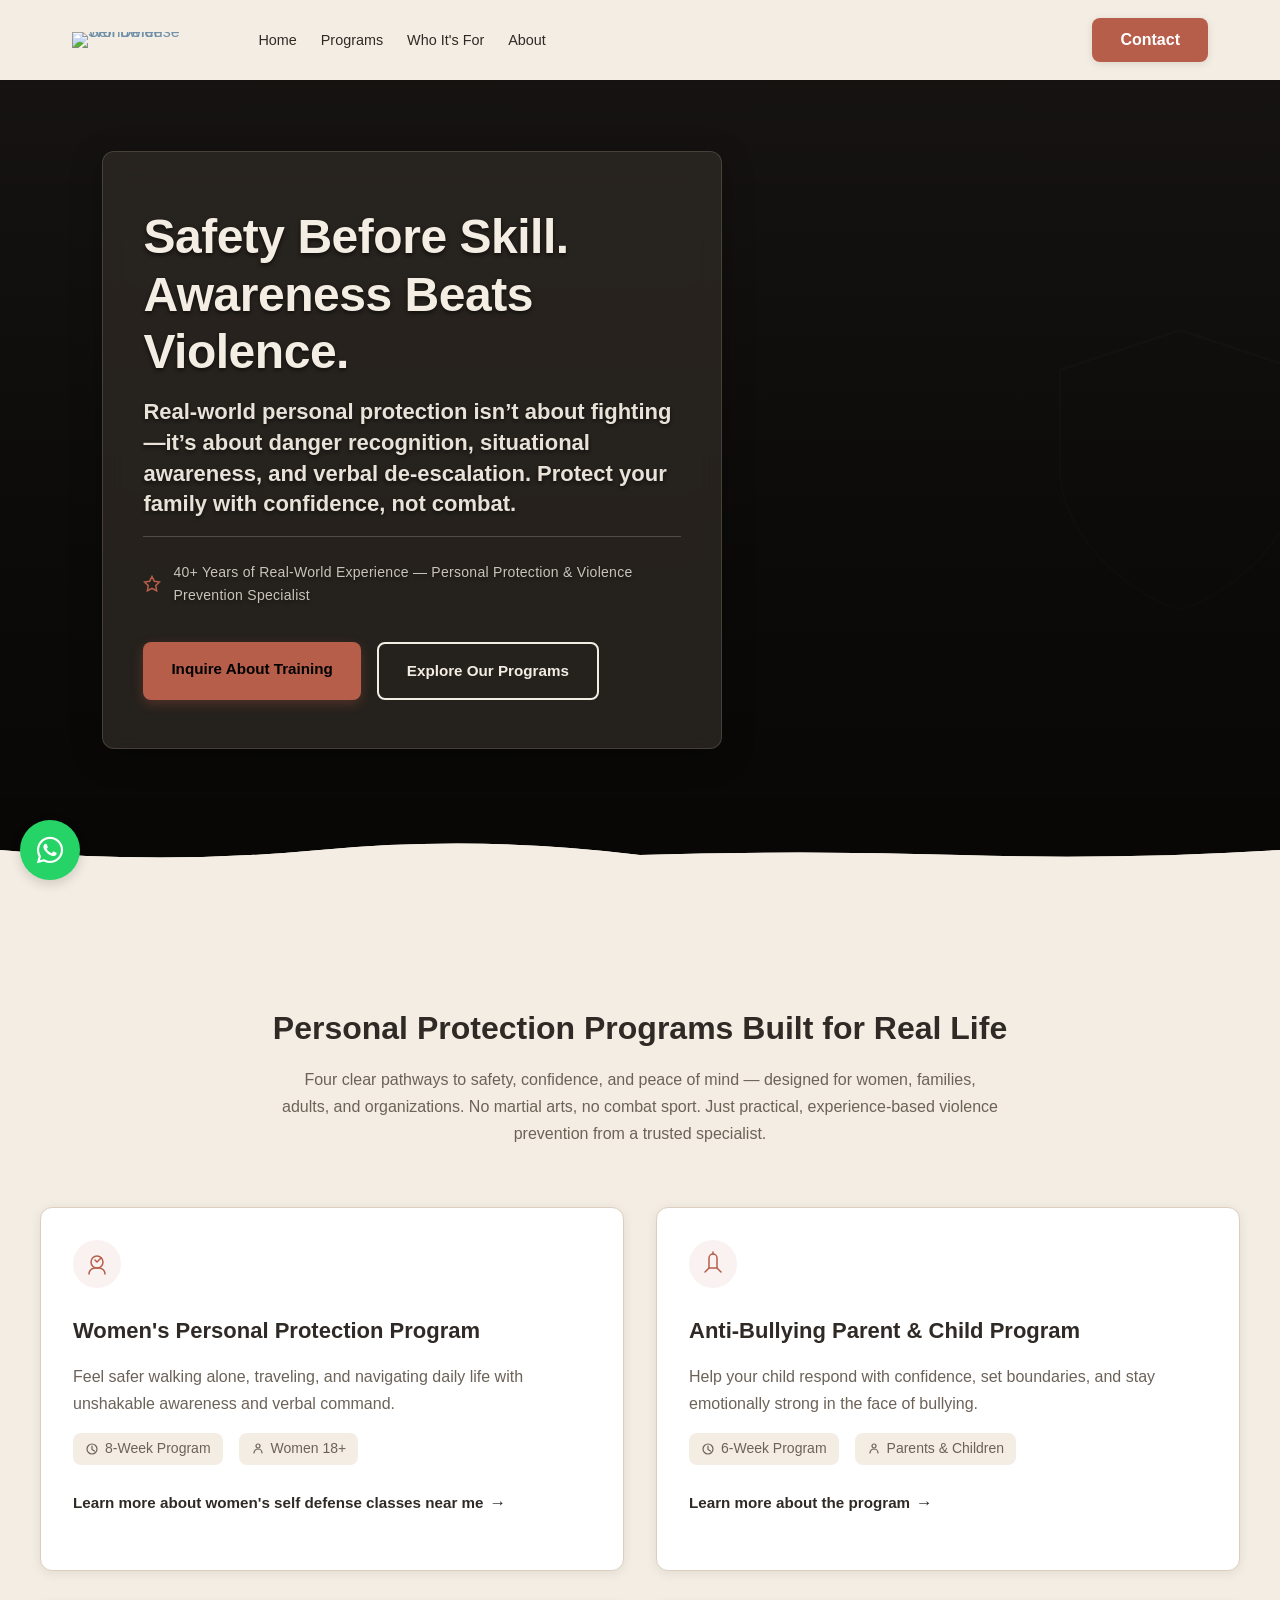
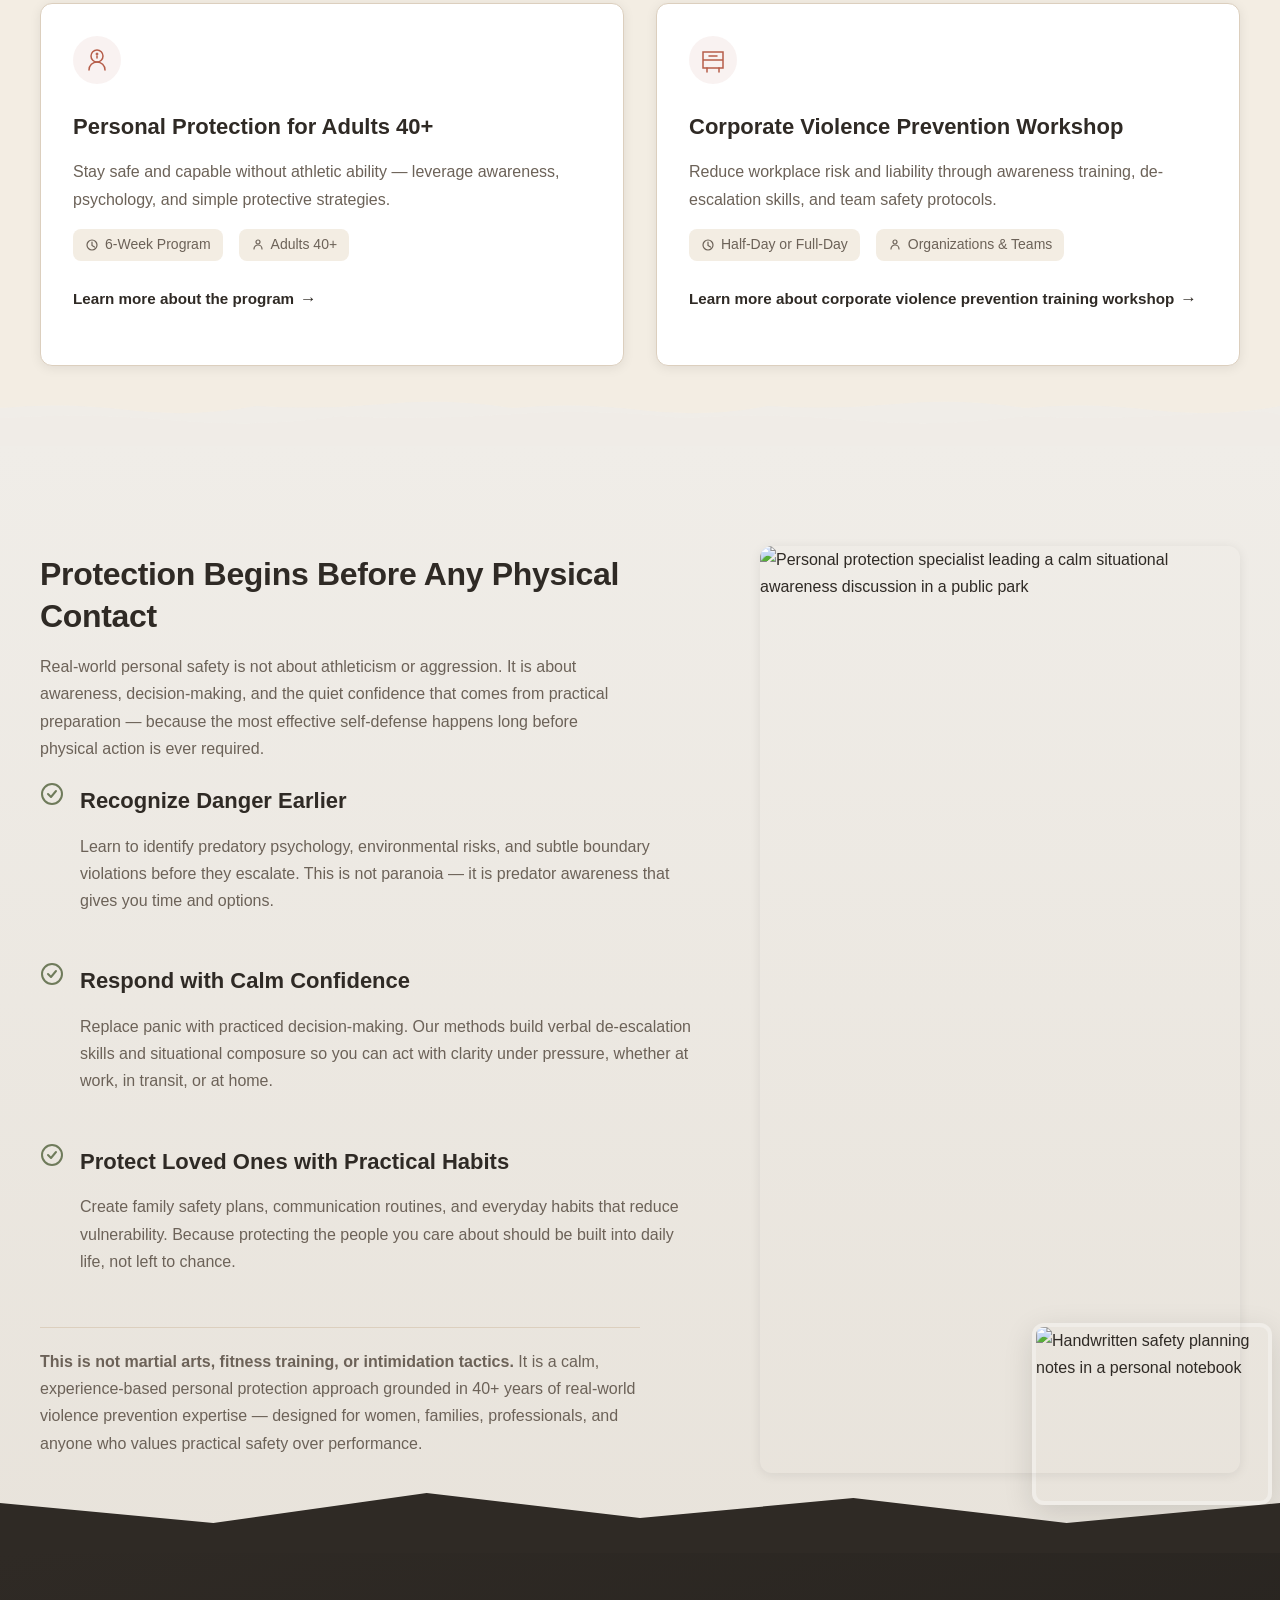
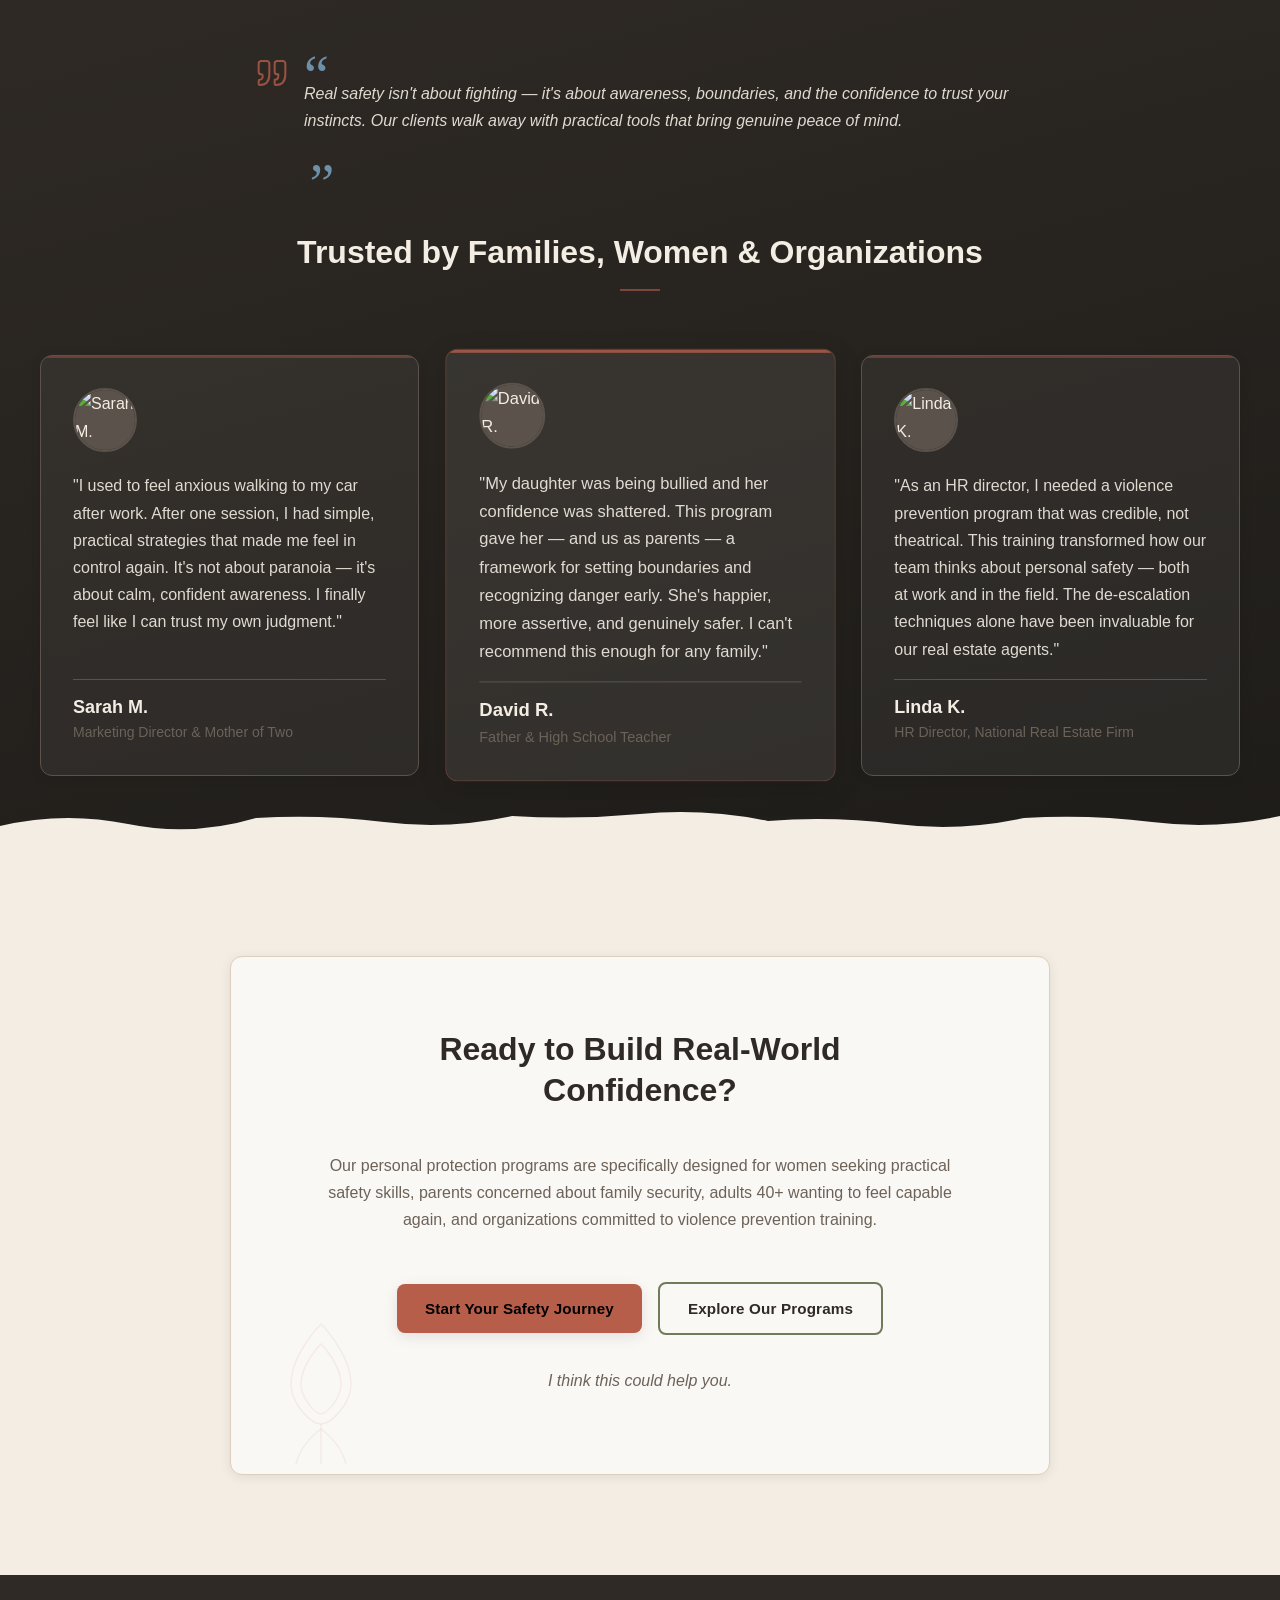
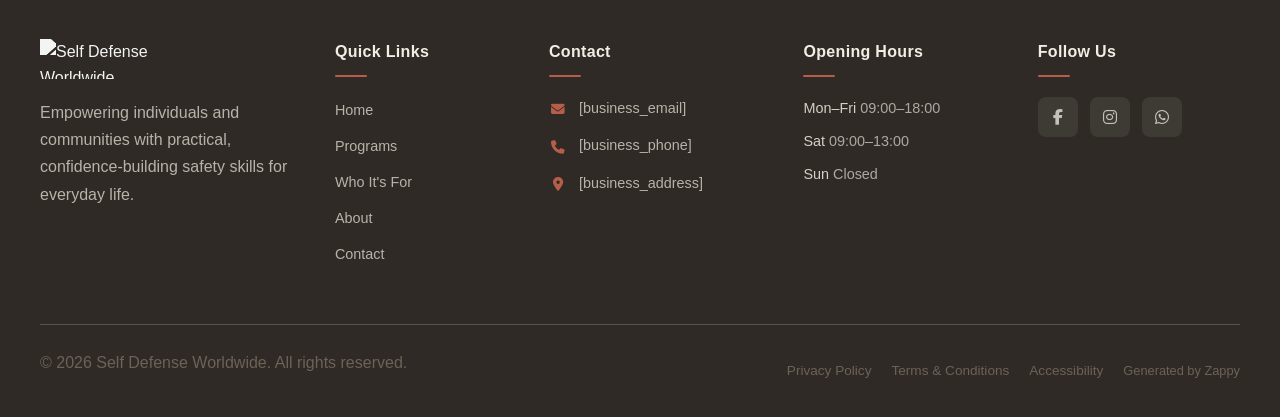
==== commit fac6fc7f: "Incremental sync: 1 page(s) — text_edit" ====
--- a/public/index.html
+++ b/public/index.html
@@ -1 +1 @@
-<!doctype html><html lang="en"><head><meta charset="UTF-8"><meta content="width=device-width,initial-scale=1" name="viewport"><meta content="index, follow" name="robots"><title>Find Women&#39;s Self Defense Classes Near Me — Self Defense Worldwide</title><meta content="Discover real-world personal safety training built on 40+ years of expertise. Not martial arts—proven prevention, awareness, and confidence skills. Start your protection journey today." name="description"><meta content="women's self defense classes near me, personal safety training, violence prevention specialist, situational awareness training, women's personal protection program online US" name="keywords"><link href="/assets/favicon.ico" rel="icon" type="image/x-icon"><link href="/assets/favicon-16x16.png" rel="icon" type="image/png" sizes="16x16"><link href="/assets/favicon-32x32.png" rel="icon" type="image/png" sizes="32x32"><link href="/assets/favicon-48x48.png" rel="icon" type="image/png" sizes="48x48"><link href="/assets/favicon-192x192.png" rel="icon" type="image/png" sizes="192x192"><link href="/assets/favicon-512x512.png" rel="icon" type="image/png" sizes="512x512"><link href="/assets/apple-touch-icon.png" rel="apple-touch-icon"><script>!function(){"use strict";var t="d72a2907-529d-4dca-9316-e38a777f00a3",e="https://api.zappy5.com/api/analytics/track",a=18e5,n=2592e6,o=!0,i=!0,r=!0;var s=function(){var e="zappy_visitor_"+t,a=null;try{if(a=localStorage.getItem(e)){var o=JSON.parse(a),i=Date.now();if(i-o.created<n)return o.lastSeen=i,localStorage.setItem(e,JSON.stringify(o)),o.id}}catch(t){console.warn("Zappy Analytics: LocalStorage not available")}var r="zv_"+Date.now()+"_"+Math.random().toString(36).substr(2,9);try{localStorage.setItem(e,JSON.stringify({id:r,created:Date.now(),lastSeen:Date.now()}))}catch(t){}return r}(),c=function(){var e="zappy_session_"+t,n=null;try{if(n=sessionStorage.getItem(e)){var o=JSON.parse(n),i=Date.now();if(i-o.timestamp<a)return o.timestamp=i,sessionStorage.setItem(e,JSON.stringify(o)),o.id}}catch(t){console.warn("Zappy Analytics: SessionStorage not available")}var r="zs_"+Date.now()+"_"+Math.random().toString(36).substr(2,9);try{sessionStorage.setItem(e,JSON.stringify({id:r,timestamp:Date.now()}))}catch(t){}return r}();function l(a,n){n=n||{};var o={website_id:t,event_type:a,page_path:window.location.pathname,referrer:document.referrer||"direct",visitor_id:s,session_id:c,metadata:n};if(navigator.sendBeacon){var i=new Blob([JSON.stringify(o)],{type:"application/json"});navigator.sendBeacon(e,i)}else fetch(e,{method:"POST",headers:{"Content-Type":"application/json"},body:JSON.stringify(o),keepalive:!0}).catch(function(t){console.warn("Zappy Analytics: Failed to track event",t)})}o&&l("pageview",{title:document.title,url:window.location.href}),i&&document.addEventListener("click",function(t){var e=t.target;if("BUTTON"===e.tagName||e.closest("button")){var a="BUTTON"===e.tagName?e:e.closest("button");l("click",{element:"button",text:a.textContent.trim().substring(0,100),id:a.id||null,class:a.className||null})}else if("A"===e.tagName||e.closest("a")){var n="A"===e.tagName?e:e.closest("a");l("navigation",{element:"link",text:n.textContent.trim().substring(0,100),href:n.href,external:n.hostname!==window.location.hostname})}},!0),r&&document.addEventListener("submit",function(t){var e=t.target;l("form_submit",{form_id:e.id||null,form_name:e.name||null,form_action:e.action||null,form_method:e.method||"GET"})},!0);var d=Date.now();window.addEventListener("beforeunload",function(){l("page_unload",{time_on_page:Math.floor((Date.now()-d)/1e3),page_path:window.location.pathname})}),window.zappyAnalytics={track:l,getVisitorId:function(){return s},getSessionId:function(){return c}}}()</script><meta content="Find Women&#39;s Self Defense Classes Near Me — Self Defense Worldwide" property="og:title"><meta content="Discover real-world personal safety training built on 40+ years of expertise. Not martial arts—proven prevention, awareness, and confidence skills. Start your protection journey today." property="og:description"><meta content="summary_large_image" name="twitter:card"><meta content="Find Women&#39;s Self Defense Classes Near Me — Self Defense Worldwide" name="twitter:title"><meta content="Discover real-world personal safety training built on 40+ years of expertise. Not martial arts—proven prevention, awareness, and confidence skills. Start your protection journey today." name="twitter:description"><meta content="website" property="og:type"><meta content="en_US" property="og:locale"><link href="https://cdnjs.cloudflare.com/ajax/libs/font-awesome/6.4.0/css/all.min.css" rel="stylesheet"><style>.skip-link{position:absolute;top:0;left:0;transform:translateY(-200%);padding:12px 18px;background:var(--bg-dark,#1a1a1a);color:var(--text-light,#fff);font-weight:600;border-radius:0 0 8px 0;z-index:10000}.skip-link:focus{transform:none;outline:2px solid var(--ring,#fff);outline-offset:2px}:focus-visible{outline:2px solid var(--ring,currentColor);outline-offset:3px}</style><link href="/assets/favicon.ico" rel="icon" type="image/x-icon"><link href="/assets/favicon-16x16.png" rel="icon" type="image/png" sizes="16x16"><link href="/assets/favicon-32x32.png" rel="icon" type="image/png" sizes="32x32"><link href="/assets/favicon-48x48.png" rel="icon" type="image/png" sizes="48x48"><link href="/assets/favicon-192x192.png" rel="icon" type="image/png" sizes="192x192"><link href="/assets/favicon-512x512.png" rel="icon" type="image/png" sizes="512x512"><link href="/assets/apple-touch-icon.png" rel="apple-touch-icon"><link href="https://cdn.jsdelivr.net/npm/vanilla-cookieconsent@3/dist/cookieconsent.css" rel="stylesheet"><script src="https://cdn.jsdelivr.net/npm/vanilla-cookieconsent@3/dist/cookieconsent.umd.js"></script><script src="https://cdn.jsdelivr.net/gh/mickidum/acc_toolbar/acctoolbar/acctoolbar.min.js"></script><link href="/styles.css" rel="stylesheet"><script>window.ZAPPY_WEBSITE_ID="d72a2907-529d-4dca-9316-e38a777f00a3",window.ZAPPY_API_BASE="https://api.zappy5.com"</script><style id="zappy-dropdown-submenu-styles">#navMenu li:has(.sub-menu),.nav-menu li:has(.sub-menu),.navbar li:has(.sub-menu),nav li:has(.sub-menu){position:relative}#navMenu .sub-menu,.nav-menu .sub-menu,.navbar .sub-menu,nav .sub-menu{display:block!important;position:absolute!important;top:100%;left:0;min-width:220px;background:#fff;border-radius:8px;box-shadow:0 8px 25px rgba(0,0,0,.15);padding:8px 0;opacity:0;visibility:hidden;transform:translateY(10px);transition:all .3s ease;z-index:1000;list-style:none;pointer-events:none}#navMenu li:hover>.sub-menu,.nav-menu li:hover>.sub-menu,.navbar li:hover>.sub-menu,nav li:hover>.sub-menu{opacity:1!important;visibility:visible!important;transform:translateY(0)!important;pointer-events:auto!important}.sub-menu li{list-style:none;margin:0;padding:0}.sub-menu a{display:block!important;padding:10px 16px!important;color:var(--text-dark,#333)!important;font-weight:500;text-decoration:none;white-space:nowrap;transition:background-color .2s}.sub-menu .zappy-nav-child>a{padding-left:28px!important;font-size:.9em!important;opacity:.85!important}[dir=rtl] .sub-menu .zappy-nav-child>a,html[lang=ar] .sub-menu .zappy-nav-child>a,html[lang=he] .sub-menu .zappy-nav-child>a{padding-left:10px!important;padding-right:28px!important}.sub-menu .zappy-nav-parent>a{font-weight:600!important}.sub-menu a:hover{background-color:#f5f5f5}[dir=rtl] .nav-menu .sub-menu,[dir=rtl] .navbar .sub-menu,[dir=rtl] nav .sub-menu,html[lang=ar] .nav-menu .sub-menu,html[lang=ar] .navbar .sub-menu,html[lang=ar] nav .sub-menu,html[lang=he] .nav-menu .sub-menu,html[lang=he] .navbar .sub-menu,html[lang=he] nav .sub-menu{left:auto!important;right:0!important}.sub-menu:empty,.sub-menu:not(:has(li)):not(:has(> a)),.sub-menu:not(:has(li:not(.zappy-hidden-menu-item))):not(:has(> a)){display:none!important;opacity:0!important;visibility:hidden!important;pointer-events:none!important}li:has(.menu-group-title):hover>.sub-menu{opacity:1!important;visibility:visible!important;transform:translateY(0)!important;pointer-events:auto!important}#navMenu>li>.menu-group-title,.nav-menu>li>.menu-group-title{display:inline-block;padding:.5rem 1rem;cursor:default;user-select:none}@media (max-width:768px){#navMenu .sub-menu,.nav-menu .sub-menu,.navbar .sub-menu,nav .sub-menu{position:static!important;transform:none!important;box-shadow:none!important;background:0 0!important;max-height:0;overflow:hidden;opacity:0;visibility:hidden;transition:max-height .3s ease,opacity .3s ease;padding:0!important;border-radius:0!important}#navMenu .sub-menu.mobile-expanded,.nav-menu .sub-menu.mobile-expanded,.navbar .sub-menu.mobile-expanded{max-height:none!important;overflow-y:visible!important;opacity:1!important;visibility:visible!important;padding:8px 0 8px 16px!important}[dir=rtl] .sub-menu.mobile-expanded,html[lang=he] .sub-menu.mobile-expanded{padding:8px 16px 8px 0!important}#navMenu li:hover>.sub-menu,.nav-menu li:hover>.sub-menu,.navbar li:hover>.sub-menu,nav li:hover>.sub-menu{opacity:0;visibility:hidden;pointer-events:none}#navMenu li>.sub-menu.mobile-expanded,.nav-menu li>.sub-menu.mobile-expanded,.navbar li>.sub-menu.mobile-expanded,nav li>.sub-menu.mobile-expanded{opacity:1!important;visibility:visible!important;pointer-events:auto!important}#navMenu li:has(.sub-menu),.nav-menu li:has(.sub-menu),.navbar li:has(.sub-menu),nav li:has(.sub-menu){display:flex!important;flex-wrap:wrap!important;align-items:center!important;position:relative!important;min-height:44px!important}#navMenu li:has(.sub-menu)>a,.nav-menu li:has(.sub-menu)>a,.navbar li:has(.sub-menu)>a,nav li:has(.sub-menu)>a{flex:1!important;min-width:0!important}#navMenu li:has(.sub-menu)>.menu-group-title,.nav-menu li:has(.sub-menu)>.menu-group-title,.navbar li:has(.sub-menu)>.menu-group-title,nav li:has(.sub-menu)>.menu-group-title{flex:1!important;min-width:0!important;padding:0!important;line-height:inherit!important}#navMenu li:has(.sub-menu)>.sub-menu,.nav-menu li:has(.sub-menu)>.sub-menu,.navbar li:has(.sub-menu)>.sub-menu,nav li:has(.sub-menu)>.sub-menu{flex-basis:100%!important;width:100%!important}#navMenu li:has(.sub-menu)>a [class*=arrow],#navMenu li:has(.sub-menu)>a [class*=chevron],.nav-menu li:has(.sub-menu)>a .fa-angle-down,.nav-menu li:has(.sub-menu)>a .fa-chevron-down,.nav-menu li:has(.sub-menu)>a [class*=arrow],.nav-menu li:has(.sub-menu)>a [class*=chevron],nav li:has(.sub-menu)>a [class*=arrow],nav li:has(.sub-menu)>a [class*=chevron]{display:none!important;visibility:hidden!important}.mobile-submenu-toggle{display:flex!important;align-items:center!important;justify-content:center!important;width:44px!important;height:auto!important;background:0 0!important;border:none!important;cursor:pointer!important;color:var(--text-dark)!important;position:static!important;flex-shrink:0!important;align-self:stretch!important;z-index:2!important;padding:0!important;margin:0!important}.mobile-submenu-toggle::after{content:''!important;width:0!important;height:0!important;border-left:6px solid transparent!important;border-right:6px solid transparent!important;border-top:7px solid currentColor!important;transition:transform .3s ease!important}.mobile-submenu-toggle.expanded::after{transform:rotate(180deg)!important}.sub-menu a{padding:10px 0!important;display:block!important;color:var(--text-dark)!important;white-space:normal!important}.sub-menu .zappy-nav-child>a{padding-left:28px!important;font-size:.9em!important;opacity:.85!important}[dir=rtl] .sub-menu .zappy-nav-child>a,html[lang=ar] .sub-menu .zappy-nav-child>a,html[lang=he] .sub-menu .zappy-nav-child>a{padding-left:0!important;padding-right:28px!important}.sub-menu .zappy-nav-parent>a{font-weight:600!important}#navMenu.active,.nav-menu.active{max-width:100vw!important;overflow-x:hidden!important;box-sizing:border-box!important}.navbar .sub-menu li a,.zappy-products-dropdown .sub-menu a,nav.navbar .sub-menu li a{color:var(--text-dark)!important}}@media (min-width:769px){.mobile-submenu-toggle{display:none!important}}</style><style id="zappy-widget-visibility">html[dir=rtl] .whatsapp-float{right:20px!important;left:auto!important}html:not([dir]) .whatsapp-float,html[dir=ltr] .whatsapp-float{left:20px!important;right:auto!important}html[dir=rtl] #mic-access-tool-general-button,html[dir=rtl] #mic-init-access-tool #mic-access-tool-general-button,html[dir=rtl] #mic-init-access-tool .mic-access-tool-general-button,html[dir=rtl] ._access-icon,html[dir=rtl] .mic-access-tool-general-button{left:20px!important;right:auto!important}html:not([dir]) #mic-access-tool-general-button,html:not([dir]) #mic-init-access-tool #mic-access-tool-general-button,html:not([dir]) #mic-init-access-tool .mic-access-tool-general-button,html:not([dir]) ._access-icon,html:not([dir]) .mic-access-tool-general-button,html[dir=ltr] #mic-access-tool-general-button,html[dir=ltr] #mic-init-access-tool #mic-access-tool-general-button,html[dir=ltr] #mic-init-access-tool .mic-access-tool-general-button,html[dir=ltr] ._access-icon,html[dir=ltr] .mic-access-tool-general-button{right:20px!important;left:auto!important}@media (max-width:768px){.whatsapp-float{display:flex!important}}@media (min-width:769px){.whatsapp-float{display:flex!important}}@media (max-width:768px){#mic-access-tool-general-button,#mic-init-access-tool #mic-access-tool-general-button,#mic-init-access-tool .mic-access-tool-general-button,._access-icon,.mic-access-tool-general-button{display:flex!important;visibility:visible!important;opacity:1!important;pointer-events:auto!important}#mic-access-tool-box.opened-mic-access-tool,#mic-init-access-tool #mic-access-tool-box.opened-mic-access-tool,.mic-access-tool-box.opened-mic-access-tool{visibility:visible!important;opacity:1!important;pointer-events:auto!important}}@media (min-width:769px){#mic-access-tool-general-button,#mic-init-access-tool #mic-access-tool-general-button,#mic-init-access-tool .mic-access-tool-general-button,._access-icon,.mic-access-tool-general-button{display:flex!important;visibility:visible!important;opacity:1!important;pointer-events:auto!important}#mic-access-tool-box.opened-mic-access-tool,#mic-init-access-tool #mic-access-tool-box.opened-mic-access-tool,.mic-access-tool-box.opened-mic-access-tool{visibility:visible!important;opacity:1!important;pointer-events:auto!important}}</style></head><body><a href="#main" class="skip-link">Skip to main content</a><nav class="navbar"><button aria-label="Menu" class="mobile-toggle" id="mobileToggle"><svg viewBox="0 0 24 24" fill="none" height="24" width="24" class="hamburger-icon"><path d="M3 12h18M3 6h18M3 18h18" stroke="currentColor" stroke-width="2" stroke-linecap="round"></path></svg> <svg viewBox="0 0 24 24" fill="none" height="24" width="24" class="close-icon" style="display:none"><path d="M18 6L6 18M6 6l12 12" stroke="currentColor" stroke-width="2" stroke-linecap="round"></path></svg></button> <button aria-label="Call" class="phone-header-btn" data-phone="[business_phone]"><svg viewBox="0 0 24 24" fill="currentColor" height="20" width="20"><path d="M22 16.92v3a2 2 0 0 1-2.18 2 19.79 19.79 0 0 1-8.63-3.07 19.5 19.5 0 0 1-6-6 19.79 19.79 0 0 1-3.07-8.67A2 2 0 0 1 4.11 2h3a2 2 0 0 1 2 1.72 12.84 12.84 0 0 0 .7 2.81 2 2 0 0 1-.45 2.11L8.09 9.91a16 16 0 0 0 6 6l1.27-1.27a2 2 0 0 1 2.11-.45 12.84 12.84 0 0 0 2.81.7A2 2 0 0 1 22 16.92z"></path></svg></button><div class="nav-container"><div class="nav-brand"><a href="/" class="logo-link"><img alt="Self Defense Worldwide" src="/assets/site-home-image-1.webp" class="logo"></a></div><ul class="nav-menu" id="navMenu"><li><a href="/">Home</a></li><li><a href="/programs">Programs</a></li><li><a href="/audiences">Who It's For</a></li><li><a href="/about">About</a></li></ul><div class="nav-cta-container"><a href="/contact" class="nav-cta-btn">Contact</a></div></div></nav><script>window.addEventListener("load",function(){const e=document.querySelector(".navbar, nav, header");if(!e)return void console.log("[Navbar] Navbar element not found");let t=document.getElementById("mobileToggle")||document.querySelector(".mobile-toggle")||document.querySelector(".hamburger")||document.querySelector(".hamburger-menu")||document.querySelector(".menu-toggle")||document.querySelector(".burger-menu")||document.querySelector('[aria-label="Menu"]')||document.querySelector('[aria-label="תפריט"]');const n=document.querySelector(".phone-header-btn"),o=window.getComputedStyle(e);let r=o.backgroundColor;if(console.log("[Navbar] Initial navbar background:",r),"transparent"===r||"rgba(0, 0, 0, 0)"===r||r.startsWith("rgba")&&r.includes(", 0)")){const e=o.backgroundImage;if(e&&"none"!==e)console.log("[Navbar] Navbar has background image/gradient, using dark text"),r="rgb(240, 240, 240)";else{const e=window.getComputedStyle(document.body).backgroundColor;console.log("[Navbar] Navbar transparent, using body background:",e),r=e}}const a=r.match(/\d+/g);if(a&&a.length>=3){const e=(.299*parseInt(a[0])+.587*parseInt(a[1])+.114*parseInt(a[2]))/255;console.log("[Navbar] Mobile button colors preserved from Claude CSS (luminance:",e.toFixed(2)+")");const o=document.createElement("style");o.id="zappy-mobile-nav-fix";document.documentElement.lang;document.documentElement.dir,o.textContent='\n        /* Hide mobile buttons on desktop, show only on mobile */\n        @media (min-width: 769px) {\n          .mobile-toggle,\n          .phone-header-btn {\n            display: none !important;\n          }\n        }\n        \n        /* Show and position mobile buttons correctly on mobile */\n        @media (max-width: 768px) {\n          .navbar,\n          nav.navbar {\n            min-height: 70px !important;\n          }\n\n          .mobile-toggle,\n          .phone-header-btn {\n            position: absolute !important;\n            top: 0 !important;\n            bottom: 0 !important;\n            margin-top: auto !important;\n            margin-bottom: auto !important;\n            transform: none !important;\n            z-index: 1001 !important;\n            display: flex !important;\n            align-items: center !important;\n            justify-content: center !important;\n            width: 36px !important;\n            height: 36px !important;\n            border-radius: 50% !important;\n            border: none !important;\n            cursor: pointer !important;\n            padding: 6px !important;\n            background: none !important;\n            color: var(--nav-text, var(--text-dark)) !important;\n            touch-action: manipulation !important;\n            -webkit-tap-highlight-color: transparent !important;\n          }\n\n          html[data-zappy-site-type="ecommerce"] .phone-header-btn,\n          body[data-zappy-site-type="ecommerce"] .phone-header-btn,\n          html[data-zappy-site-type="ecommerce"] header .phone-header-btn,\n          html[data-zappy-site-type="ecommerce"] nav .phone-header-btn {\n            display: none !important;\n            visibility: hidden !important;\n            width: 0 !important;\n            height: 0 !important;\n            min-width: 0 !important;\n            overflow: hidden !important;\n          }\n          \n          /* LTR positioning (default): hamburger LEFT, phone RIGHT */\n          html:not([dir="rtl"]):not([lang="he"]):not([lang="ar"]) .mobile-toggle,\n          html[dir="ltr"] .mobile-toggle {\n            left: 12px !important;\n            right: auto !important;\n          }\n          html:not([dir="rtl"]):not([lang="he"]):not([lang="ar"]) .phone-header-btn,\n          html[dir="ltr"] .phone-header-btn {\n            right: 12px !important;\n            left: auto !important;\n          }\n          \n          /* RTL positioning: hamburger RIGHT, phone LEFT */\n          html[dir="rtl"] .mobile-toggle,\n          html[lang="he"] .mobile-toggle,\n          html[lang="ar"] .mobile-toggle {\n            right: 12px !important;\n            left: auto !important;\n          }\n          html[dir="rtl"] .phone-header-btn,\n          html[lang="he"] .phone-header-btn,\n          html[lang="ar"] .phone-header-btn {\n            left: 12px !important;\n            right: auto !important;\n          }\n          \n          /* CRITICAL: Ensure nav-container has min-height on mobile */\n          /* All children are positioned absolutely/fixed on mobile, so height:auto collapses to 0 */\n          .nav-container {\n            min-height: 70px !important;\n            position: relative !important;\n          }\n          \n          /* Ensure SVG icons are properly sized and inherit color */\n          .mobile-toggle svg,\n          .phone-header-btn svg {\n            width: 24px !important;\n            height: 24px !important;\n            /* Don\'t force display - let JavaScript control hamburger/close toggle */\n          }\n          \n          /* Reset nav-cta-container on mobile - remove desktop box-shadow/padding */\n          /* that creates a visible ghost box when CTA button is hidden */\n          .nav-cta-container {\n            box-shadow: none !important;\n            padding: 0 !important;\n          }\n          \n          /* Hide nav-cta-container entirely on mobile when there\'s no lang-switcher */\n          /* (only the CTA button is inside, and it\'s hidden on mobile) */\n          .nav-cta-container:not(:has(.lang-switcher)) {\n            display: none !important;\n          }\n          \n          /* CRITICAL: Prevent hero image fade gradient from bleeding over headline text */\n          /* The .image-fade-gradient has bottom: -30px (extends below parent) */\n          /* On mobile stacked layout, this overlaps the h1 text below the image */\n          .hero-image-column {\n            overflow: hidden !important;\n          }\n          .image-fade-gradient {\n            bottom: 0 !important;\n          }\n          \n          /* Hide desktop language switcher on mobile - hamburger menu handles it */\n          /* High specificity to override stored CSS */\n          .lang-switcher,\n          .nav-cta-container .lang-switcher,\n          .nav-container .lang-switcher,\n          .navbar .lang-switcher,\n          .navbar .nav-cta-container .lang-switcher {\n            display: none !important;\n          }\n        }\n      ';const r=document.getElementById("zappy-mobile-nav-fix");r&&r.remove(),document.head.appendChild(o),console.log("[Navbar] Critical CSS injected for mobile nav positioning");const i=window.innerWidth<=768;if(t){const e=t.querySelector(".hamburger-icon"),n=t.querySelector(".close-icon");e&&(e.style.setProperty("width","24px","important"),e.style.setProperty("height","24px","important"),e.style.setProperty("display","block","important")),n&&(n.style.setProperty("width","24px","important"),n.style.setProperty("height","24px","important"),n.style.setProperty("display","none","important")),i?(t.style.setProperty("position","absolute","important"),t.style.setProperty("top","0","important"),t.style.setProperty("bottom","0","important"),t.style.setProperty("margin-top","auto","important"),t.style.setProperty("margin-bottom","auto","important"),t.style.setProperty("transform","none","important"),t.style.setProperty("z-index","1001","important"),t.style.removeProperty("left"),t.style.removeProperty("right"),console.log("[Navbar] Mobile toggle positioning applied (mobile viewport)")):(t.style.removeProperty("position"),t.style.removeProperty("top"),t.style.removeProperty("transform"),t.style.removeProperty("z-index"),t.style.removeProperty("left"),t.style.removeProperty("right"),console.log("[Navbar] Desktop viewport - cleared mobile toggle inline positioning"))}if(n){const e=n.querySelector("svg");e&&(e.style.width="24px",e.style.height="24px",e.setAttribute("width","24"),e.setAttribute("height","24")),i?(n.style.setProperty("position","absolute","important"),n.style.setProperty("top","0","important"),n.style.setProperty("bottom","0","important"),n.style.setProperty("margin-top","auto","important"),n.style.setProperty("margin-bottom","auto","important"),n.style.setProperty("transform","none","important"),n.style.setProperty("z-index","1001","important"),n.style.removeProperty("left"),n.style.removeProperty("right"),console.log("[Navbar] Phone button positioning applied (mobile viewport)")):(n.style.removeProperty("position"),n.style.removeProperty("top"),n.style.removeProperty("transform"),n.style.removeProperty("z-index"),n.style.removeProperty("left"),n.style.removeProperty("right"),console.log("[Navbar] Desktop viewport - cleared phone button inline positioning"))}}else console.log("[Navbar] Could not parse background color:",r);t=document.getElementById("mobileToggle")||document.querySelector(".mobile-toggle")||document.querySelector(".hamburger")||document.querySelector(".hamburger-menu")||document.querySelector(".menu-toggle")||document.querySelector(".burger-menu")||document.querySelector('[aria-label="Menu"]')||document.querySelector('[aria-label="תפריט"]');const i=document.getElementById("navMenu")||document.querySelector(".nav-menu")||document.querySelector(".nav-links")||document.querySelector("nav ul:not(.submenu)");if(!t||!i)return void console.log("[Navbar] Mobile toggle or menu not found:",{toggle:!!t,menu:!!i});i.id||(i.id="navMenu"),console.log("[Navbar] Initializing mobile menu...");const l=t.cloneNode(!0);t.parentNode.replaceChild(l,t);var s=0;function p(e){var t=Date.now();t-s<300||(s=t,function(e){e.preventDefault(),e.stopPropagation();const t=l.querySelector(".hamburger-icon"),n=l.querySelector(".close-icon");i.classList.contains("active")?(i.classList.remove("active"),t&&t.style.setProperty("display","block","important"),n&&n.style.setProperty("display","none","important"),document.body.style.overflow="",console.log("[Navbar] Menu closed")):(i.classList.add("active"),t&&t.style.setProperty("display","none","important"),n&&n.style.setProperty("display","block","important"),document.body.style.overflow="hidden",console.log("[Navbar] Menu opened"))}(e))}l.addEventListener("click",p),l.addEventListener("touchend",p),i.querySelectorAll("a").forEach(function(e){e.addEventListener("click",function(){if("#"===this.getAttribute("href"))return;const e=l.querySelector(".hamburger-icon"),t=l.querySelector(".close-icon");i.classList.remove("active"),e&&e.style.setProperty("display","block","important"),t&&t.style.setProperty("display","none","important"),document.body.style.overflow="",console.log("[Navbar] Menu closed (link clicked)")})});var m=i.querySelectorAll(".dropdown-toggle");m.forEach(function(e){e.addEventListener("click",function(e){e.preventDefault(),e.stopPropagation();var t=this.closest(".nav-dropdown");t&&(t.parentNode.querySelectorAll(".nav-dropdown.open").forEach(function(e){e!==t&&e.classList.remove("open")}),t.classList.toggle("open"),console.log("[Navbar] Dropdown toggled:",t.classList.contains("open")?"open":"closed"))})}),document.addEventListener("click",function(e){e.target.closest(".nav-dropdown")||document.querySelectorAll(".nav-dropdown.open").forEach(function(e){e.classList.remove("open")})}),console.log("[Navbar] Dropdown handlers initialized for "+m.length+" dropdowns"),n&&n.addEventListener("click",function(){const e=document.querySelectorAll('a[href^="tel:"]'),t=e.length>0?e[0].getAttribute("href").replace("tel:",""):"[business_phone]";window.location.href="tel:"+t,console.log("[Navbar] Phone button clicked")}),console.log("[Navbar] Mobile menu initialized successfully")})</script><main id="main"><section class="home-hero-section" data-band-index="0" data-layout-spec="Home-hero" data-hero-type="fullscreen-card"><img alt="Confident woman walking safely through a parking structure at dusk" src="/assets/site-home-hero-image-1.webp" class="home-hero-section-bg-img" data-context="A candid, realistic photograph of a woman walking confidently through a parking structure at dusk. She looks aware and composed, not aggressive. Warm ambient lighting, everyday clothing, environmental depth with parked cars and concrete pillars softly blurred in the background. The mood is calm authority and real-world safety, not tactical or staged." data-placeholder="home-hero-image-1" height="600" loading="eager" width="1200" data-hero-bg="true" fetchpriority="high"><div class="home-hero-section-scrim" aria-hidden="true"></div><div class="home-hero-section-watermark" aria-hidden="true"><svg viewBox="0 0 320 320" fill="none" xmlns="http://www.w3.org/2000/svg" data-no-icon-edit="true" opacity="0.05" stroke="currentColor" stroke-width="2"><path d="M160 40 L280 80 L280 180 C280 240 220 300 160 320 C100 300 40 240 40 180 L40 80 Z"></path></svg></div><div class="home-hero-section-card"><h1 class="home-hero-section-headline">Safety Before Skill. Awareness Beats Violence.</h1><h3 class="home-hero-section-subtitle">Real-world personal protection isn’t about fighting—it’s about danger recognition, situational awareness, and verbal de-escalation. Protect your family with confidence, not combat.</h3><div class="home-hero-section-trust-line"><span class="home-hero-section-trust-icon" aria-hidden="true"><svg viewBox="0 0 24 24" fill="none" height="18" width="18" data-element-type="icon" data-icon-type="svg" stroke="currentColor" stroke-width="2"><path d="M12 2L15.09 8.26L22 9.27L17 14.14L18.18 21.02L12 17.77L5.82 21.02L7 14.14L2 9.27L8.91 8.26L12 2Z"></path></svg> </span><small>40+ Years of Real-World Experience — Personal Protection &amp; Violence Prevention Specialist</small></div><div class="home-hero-section-ctas"><a href="/contact" class="home-hero-section-btn-primary">Inquire About Training</a> <a href="/programs" class="home-hero-section-btn-secondary">Explore Our Programs</a></div></div><div class="home-hero-section-divider-wrapper" aria-hidden="true"><svg viewBox="0 0 1200 80" xmlns="http://www.w3.org/2000/svg" data-no-icon-edit="true" preserveAspectRatio="none"><defs><linearGradient id="dust-fade" x1="0" x2="0" y1="0" y2="1"><stop offset="0%" stop-color="var(--bg-light)" stop-opacity="0.1"></stop><stop offset="100%" stop-color="var(--bg-light)" stop-opacity="1"></stop></linearGradient></defs><path d="M0,80 L0,30 Q150,45 300,30 T600,35 Q750,30 900,35 T1200,30 L1200,80 Z" fill="var(--bg-light)"></path><path d="M0,80 L0,30 Q150,45 300,30 T600,35 Q750,30 900,35 T1200,30 L1200,80 Z" fill="var(--bg-light)"></path></svg></div></section><section class="home-services-section" data-band-index="1" data-layout-spec="Home-services"><div class="home-services-section__container"><div class="home-services-section__header"><h2 class="home-services-section__title">Personal Protection Programs Built for Real Life</h2><p class="home-services-section__subtitle">Four clear pathways to safety, confidence, and peace of mind — designed for women, families, adults, and organizations. No martial arts, no combat sport. Just practical, experience-based violence prevention from a trusted specialist.</p></div><div class="home-services-section__grid"><article class="home-services-section__card"><div class="home-services-section__card-icon" aria-hidden="true" data-element-type="icon" data-icon-type="svg"><svg viewBox="0 0 32 32" fill="none" height="32" width="32" xmlns="http://www.w3.org/2000/svg"><circle cx="16" cy="14" r="6" stroke="currentColor" stroke-width="1.5"></circle><path d="M8 26C8 22.6863 10.6863 20 14 20H18C21.3137 20 24 22.6863 24 26" stroke="currentColor" stroke-width="1.5" stroke-linecap="round"></path><path d="M14 12L16 14L20 10" stroke="currentColor" stroke-width="1.5" stroke-linecap="round" stroke-linejoin="round"></path></svg></div><h3 class="home-services-section__card-title">Women's Personal Protection Program</h3><p class="home-services-section__card-promise">Feel safer walking alone, traveling, and navigating daily life with unshakable awareness and verbal command.</p><div class="home-services-section__card-meta"><span class="home-services-section__card-meta-item"><svg viewBox="0 0 14 14" fill="none" height="14" width="14" xmlns="http://www.w3.org/2000/svg"><circle cx="7" cy="7" r="5" stroke="currentColor" stroke-width="1.2"></circle><path d="M7 4V7.5L9.5 9" stroke="currentColor" stroke-width="1.2" stroke-linecap="round"></path></svg> 8-Week Program </span><span class="home-services-section__card-meta-item"><svg viewBox="0 0 14 14" fill="none" height="14" width="14" xmlns="http://www.w3.org/2000/svg"><circle cx="7" cy="4" r="2" stroke="currentColor" stroke-width="1.2"></circle><path d="M3 11C3 8.79086 4.79086 7 7 7C9.20914 7 11 8.79086 11 11" stroke="currentColor" stroke-width="1.2" stroke-linecap="round"></path></svg> Women 18+</span></div><a href="/contact" class="home-services-section__card-link">Learn more about women's self defense classes near me <span aria-hidden="true">→</span></a></article><article class="home-services-section__card"><div class="home-services-section__card-icon" aria-hidden="true" data-element-type="icon" data-icon-type="svg"><svg viewBox="0 0 32 32" fill="none" height="32" width="32" xmlns="http://www.w3.org/2000/svg"><path d="M8 24L12 20H20L24 24" stroke="currentColor" stroke-width="1.5" stroke-linecap="round" stroke-linejoin="round"></path><path d="M12 20V10C12 7.79086 13.7909 6 16 6C18.2091 6 20 7.79086 20 10V20" stroke="currentColor" stroke-width="1.5" stroke-linecap="round"></path><path d="M16 6V4" stroke="currentColor" stroke-width="1.5" stroke-linecap="round"></path></svg></div><h3 class="home-services-section__card-title">Anti-Bullying Parent &amp; Child Program</h3><p class="home-services-section__card-promise">Help your child respond with confidence, set boundaries, and stay emotionally strong in the face of bullying.</p><div class="home-services-section__card-meta"><span class="home-services-section__card-meta-item"><svg viewBox="0 0 14 14" fill="none" height="14" width="14" xmlns="http://www.w3.org/2000/svg"><circle cx="7" cy="7" r="5" stroke="currentColor" stroke-width="1.2"></circle><path d="M7 4V7.5L9.5 9" stroke="currentColor" stroke-width="1.2" stroke-linecap="round"></path></svg> 6-Week Program </span><span class="home-services-section__card-meta-item"><svg viewBox="0 0 14 14" fill="none" height="14" width="14" xmlns="http://www.w3.org/2000/svg"><circle cx="7" cy="4" r="2" stroke="currentColor" stroke-width="1.2"></circle><path d="M3 11C3 8.79086 4.79086 7 7 7C9.20914 7 11 8.79086 11 11" stroke="currentColor" stroke-width="1.2" stroke-linecap="round"></path></svg> Parents &amp; Children</span></div><a href="/contact" class="home-services-section__card-link">Learn more about the program <span aria-hidden="true">→</span></a></article><article class="home-services-section__card"><div class="home-services-section__card-icon" aria-hidden="true" data-element-type="icon" data-icon-type="svg"><svg viewBox="0 0 32 32" fill="none" height="32" width="32" xmlns="http://www.w3.org/2000/svg"><path d="M16 6C12.6863 6 10 8.68629 10 12C10 15.3137 12.6863 18 16 18C19.3137 18 22 15.3137 22 12C22 8.68629 19.3137 6 16 6Z" stroke="currentColor" stroke-width="1.5"></path><path d="M8 26C8 21.5817 11.5817 18 16 18C20.4183 18 24 21.5817 24 26" stroke="currentColor" stroke-width="1.5" stroke-linecap="round"></path><path d="M16 14V12" stroke="currentColor" stroke-width="1.5" stroke-linecap="round"></path><circle cx="16" cy="10" r="1" fill="currentColor"></circle></svg></div><h3 class="home-services-section__card-title">Personal Protection for Adults 40+</h3><p class="home-services-section__card-promise">Stay safe and capable without athletic ability — leverage awareness, psychology, and simple protective strategies.</p><div class="home-services-section__card-meta"><span class="home-services-section__card-meta-item"><svg viewBox="0 0 14 14" fill="none" height="14" width="14" xmlns="http://www.w3.org/2000/svg"><circle cx="7" cy="7" r="5" stroke="currentColor" stroke-width="1.2"></circle><path d="M7 4V7.5L9.5 9" stroke="currentColor" stroke-width="1.2" stroke-linecap="round"></path></svg> 6-Week Program </span><span class="home-services-section__card-meta-item"><svg viewBox="0 0 14 14" fill="none" height="14" width="14" xmlns="http://www.w3.org/2000/svg"><circle cx="7" cy="4" r="2" stroke="currentColor" stroke-width="1.2"></circle><path d="M3 11C3 8.79086 4.79086 7 7 7C9.20914 7 11 8.79086 11 11" stroke="currentColor" stroke-width="1.2" stroke-linecap="round"></path></svg> Adults 40+</span></div><a href="/contact" class="home-services-section__card-link">Learn more about the program <span aria-hidden="true">→</span></a></article><article class="home-services-section__card"><div class="home-services-section__card-icon" aria-hidden="true" data-element-type="icon" data-icon-type="svg"><svg viewBox="0 0 32 32" fill="none" height="32" width="32" xmlns="http://www.w3.org/2000/svg"><path d="M6 8H26V24H6V8Z" stroke="currentColor" stroke-width="1.5"></path><path d="M10 24V28" stroke="currentColor" stroke-width="1.5" stroke-linecap="round"></path><path d="M22 24V28" stroke="currentColor" stroke-width="1.5" stroke-linecap="round"></path><path d="M6 16H26" stroke="currentColor" stroke-width="1.5"></path><path d="M12 12H20" stroke="currentColor" stroke-width="1.5" stroke-linecap="round"></path></svg></div><h3 class="home-services-section__card-title">Corporate Violence Prevention Workshop</h3><p class="home-services-section__card-promise">Reduce workplace risk and liability through awareness training, de-escalation skills, and team safety protocols.</p><div class="home-services-section__card-meta"><span class="home-services-section__card-meta-item"><svg viewBox="0 0 14 14" fill="none" height="14" width="14" xmlns="http://www.w3.org/2000/svg"><circle cx="7" cy="7" r="5" stroke="currentColor" stroke-width="1.2"></circle><path d="M7 4V7.5L9.5 9" stroke="currentColor" stroke-width="1.2" stroke-linecap="round"></path></svg> Half-Day or Full-Day </span><span class="home-services-section__card-meta-item"><svg viewBox="0 0 14 14" fill="none" height="14" width="14" xmlns="http://www.w3.org/2000/svg"><circle cx="7" cy="4" r="2" stroke="currentColor" stroke-width="1.2"></circle><path d="M3 11C3 8.79086 4.79086 7 7 7C9.20914 7 11 8.79086 11 11" stroke="currentColor" stroke-width="1.2" stroke-linecap="round"></path></svg> Organizations &amp; Teams</span></div><a href="/contact" class="home-services-section__card-link">Learn more about corporate violence prevention training workshop <span aria-hidden="true">→</span></a></article></div></div><div class="home-services-section__divider-wrapper"><svg viewBox="0 0 1200 80" xmlns="http://www.w3.org/2000/svg" data-no-icon-edit="true" aria-hidden="true" preserveAspectRatio="none"><path d="M0,80 L0,42 Q60,36 120,44 T240,40 Q300,44 360,38 T480,42 Q540,36 600,44 T720,40 Q780,44 840,38 T960,42 Q1020,36 1080,44 T1200,40 L1200,80 Z" fill="#F0EDE8"></path><path d="M0,80 L0,52 Q80,46 160,54 T320,50 Q400,54 480,48 T640,52 Q720,46 800,54 T960,50 Q1040,54 1120,48 T1200,50 L1200,80 Z" fill="#F0EDE8" opacity="0.6"></path></svg></div></section><section class="home-benefits-section" data-band-index="2" data-layout-spec="Home-benefits"><div class="home-benefits-section__container"><div class="home-benefits-section__content"><h2 class="home-benefits-section__heading">Protection Begins Before Any Physical Contact</h2><p class="home-benefits-section__intro">Real-world personal safety is not about athleticism or aggression. It is about awareness, decision-making, and the quiet confidence that comes from practical preparation — because the most effective self-defense happens long before physical action is ever required.</p><div class="home-benefits-section__benefits-list"><div class="home-benefits-section__benefit-item"><div class="home-benefits-section__benefit-marker" aria-hidden="true"><svg viewBox="0 0 24 24" fill="none" height="24" width="24" xmlns="http://www.w3.org/2000/svg" data-element-type="icon" data-icon-type="svg"><circle cx="12" cy="12" r="10" stroke="currentColor" stroke-width="2"></circle><path d="M8 12L11 15L16 9" stroke="currentColor" stroke-width="2" stroke-linecap="round" stroke-linejoin="round"></path></svg></div><div class="home-benefits-section__benefit-text"><h3 class="home-benefits-section__benefit-title">Recognize Danger Earlier</h3><p class="home-benefits-section__benefit-desc">Learn to identify predatory psychology, environmental risks, and subtle boundary violations before they escalate. This is not paranoia — it is predator awareness that gives you time and options.</p></div></div><div class="home-benefits-section__benefit-item"><div class="home-benefits-section__benefit-marker" aria-hidden="true"><svg viewBox="0 0 24 24" fill="none" height="24" width="24" xmlns="http://www.w3.org/2000/svg" data-element-type="icon" data-icon-type="svg"><circle cx="12" cy="12" r="10" stroke="currentColor" stroke-width="2"></circle><path d="M8 12L11 15L16 9" stroke="currentColor" stroke-width="2" stroke-linecap="round" stroke-linejoin="round"></path></svg></div><div class="home-benefits-section__benefit-text"><h3 class="home-benefits-section__benefit-title">Respond with Calm Confidence</h3><p class="home-benefits-section__benefit-desc">Replace panic with practiced decision-making. Our methods build verbal de-escalation skills and situational composure so you can act with clarity under pressure, whether at work, in transit, or at home.</p></div></div><div class="home-benefits-section__benefit-item"><div class="home-benefits-section__benefit-marker" aria-hidden="true"><svg viewBox="0 0 24 24" fill="none" height="24" width="24" xmlns="http://www.w3.org/2000/svg" data-element-type="icon" data-icon-type="svg"><circle cx="12" cy="12" r="10" stroke="currentColor" stroke-width="2"></circle><path d="M8 12L11 15L16 9" stroke="currentColor" stroke-width="2" stroke-linecap="round" stroke-linejoin="round"></path></svg></div><div class="home-benefits-section__benefit-text"><h3 class="home-benefits-section__benefit-title">Protect Loved Ones with Practical Habits</h3><p class="home-benefits-section__benefit-desc">Create family safety plans, communication routines, and everyday habits that reduce vulnerability. Because protecting the people you care about should be built into daily life, not left to chance.</p></div></div></div><p class="home-benefits-section__reassurance"><strong>This is not martial arts, fitness training, or intimidation tactics.</strong> It is a calm, experience-based personal protection approach grounded in 40+ years of real-world violence prevention expertise — designed for women, families, professionals, and anyone who values practical safety over performance.</p></div><div class="home-benefits-section__imagery"><div class="home-benefits-section__image-main"><img alt="Personal protection specialist leading a calm situational awareness discussion in a public park" src="/assets/site-home-benefits-image-1.webp" data-context="A mature, calm instructor in casual attire discussing situational awareness with a small group of adults in a sunlit public park. The mood is documentary-style, warm, and reassuring — focused on conversation and mentorship, not physical combat. Soft natural light, shallow depth of field, neutral earthy tones." data-placeholder="home-benefits-image-1" height="400" loading="lazy" width="600" decoding="async"></div><div class="home-benefits-section__image-secondary"><img alt="Handwritten safety planning notes in a personal notebook" src="/assets/site-home-benefits-image-2.webp" data-context="Close-up of a notebook with handwritten safety planning notes and a pen resting on a wooden table in a café, with a blurred window and warm daylight in the background. The image feels thoughtful, personal, and grounded in everyday life." data-placeholder="home-benefits-image-2" height="300" loading="lazy" width="400" decoding="async"></div></div></div><div class="home-benefits-section__divider-wrapper"><svg viewBox="0 0 1200 80" xmlns="http://www.w3.org/2000/svg" data-no-icon-edit="true" aria-hidden="true" preserveAspectRatio="none"><path d="M0,80 L0,30 L200,50 L400,20 L600,45 L800,25 L1000,50 L1200,30 L1200,80 Z" fill="var(--bg-dark)"></path></svg></div></section><section class="home-testimonials-section" data-band-index="3" data-layout-spec="Home-testimonials"><div class="home-testimonials-section__container"><div class="home-testimonials-section__pullquote"><span class="home-testimonials-section__pullquote-icon" aria-hidden="true" data-element-type="icon" data-icon-type="svg"><svg viewBox="0 0 24 24" fill="none" height="32" width="32" xmlns="http://www.w3.org/2000/svg" stroke="currentColor" stroke-linecap="round" stroke-linejoin="round" stroke-width="1.5"><path d="M3 21c3 0 7-1 7-8V5c0-1.25-.756-2.017-2-2H4c-1.25 0-2 .75-2 1.972V11c0 1.25.75 2 2 2 1 0 1 0 1 1v1c0 1-1 2-2 2s-1 .008-1 1.031V20c0 1 0 1 1 1z"></path><path d="M15 21c3 0 7-1 7-8V5c0-1.25-.757-2.017-2-2h-4c-1.25 0-2 .75-2 1.972V11c0 1.25.75 2 2 2h.75c0 2.25.25 4-2.75 4v3c0 1 0 1 1 1z"></path></svg></span><blockquote class="home-testimonials-section__pullquote-text"><p>Real safety isn't about fighting — it's about awareness, boundaries, and the confidence to trust your instincts. Our clients walk away with practical tools that bring genuine peace of mind.</p></blockquote></div><div class="home-testimonials-section__header"><h2 class="home-testimonials-section__title">Trusted by Families, Women &amp; Organizations</h2><div class="home-testimonials-section__divider" aria-hidden="true"></div></div><div class="home-testimonials-section__grid"><article class="home-testimonials-section__card home-testimonials-section__card--left"><div class="home-testimonials-section__card-accent" aria-hidden="true"></div><div class="home-testimonials-section__card-content"><div class="home-testimonials-section__card-avatar"><img alt="Sarah M." src="/assets/site-testimonial-avatar-woman.webp" class="home-testimonials-section__avatar-img" data-context="Professional portrait of a confident woman in her 30s, warm natural lighting, soft background" data-placeholder="testimonial-avatar-woman" height="64" loading="lazy" width="64"></div><p class="home-testimonials-section__card-text">"I used to feel anxious walking to my car after work. After one session, I had simple, practical strategies that made me feel in control again. It's not about paranoia — it's about calm, confident awareness. I finally feel like I can trust my own judgment."</p><footer class="home-testimonials-section__card-footer"><strong class="home-testimonials-section__card-name">Sarah M.</strong> <span class="home-testimonials-section__card-role">Marketing Director &amp; Mother of Two</span></footer></div></article><article class="home-testimonials-section__card home-testimonials-section__card--center"><div class="home-testimonials-section__card-accent" aria-hidden="true"></div><div class="home-testimonials-section__card-content"><div class="home-testimonials-section__card-avatar"><img alt="David R." src="/assets/site-testimonial-avatar-parent.webp" class="home-testimonials-section__avatar-img" data-context="Warm portrait of a father in his 40s, kind expression, natural outdoor background" data-placeholder="testimonial-avatar-parent" height="64" loading="lazy" width="64"></div><p class="home-testimonials-section__card-text">"My daughter was being bullied and her confidence was shattered. This program gave her — and us as parents — a framework for setting boundaries and recognizing danger early. She's happier, more assertive, and genuinely safer. I can't recommend this enough for any family."</p><footer class="home-testimonials-section__card-footer"><strong class="home-testimonials-section__card-name">David R.</strong> <span class="home-testimonials-section__card-role">Father &amp; High School Teacher</span></footer></div></article><article class="home-testimonials-section__card home-testimonials-section__card--right"><div class="home-testimonials-section__card-accent" aria-hidden="true"></div><div class="home-testimonials-section__card-content"><div class="home-testimonials-section__card-avatar"><img alt="Linda K." src="/assets/site-testimonial-avatar-business.webp" class="home-testimonials-section__avatar-img" data-context="Professional headshot of a businesswoman in her 50s, confident and approachable, corporate setting" data-placeholder="testimonial-avatar-business" height="64" loading="lazy" width="64"></div><p class="home-testimonials-section__card-text">"As an HR director, I needed a violence prevention program that was credible, not theatrical. This training transformed how our team thinks about personal safety — both at work and in the field. The de-escalation techniques alone have been invaluable for our real estate agents."</p><footer class="home-testimonials-section__card-footer"><strong class="home-testimonials-section__card-name">Linda K.</strong> <span class="home-testimonials-section__card-role">HR Director, National Real Estate Firm</span></footer></div></article></div></div><div class="home-testimonials-section__divider-wrapper" aria-hidden="true"><svg viewBox="0 0 1200 80" xmlns="http://www.w3.org/2000/svg" data-no-icon-edit="true" aria-hidden="true" preserveAspectRatio="none"><defs><linearGradient id="homeTestimonialsFade" x1="0%" x2="0%" y1="0%" y2="100%"><stop offset="0%" stop-color="#2F2A25" stop-opacity="1"></stop><stop offset="60%" stop-color="#3D3A35" stop-opacity="1"></stop><stop offset="100%" stop-color="#F3EDE3" stop-opacity="1"></stop></linearGradient></defs><path d="M0,80 L0,50 Q60,35 120,48 T240,42 Q300,38 360,46 T480,40 Q540,44 600,38 T720,45 Q780,40 840,48 T960,42 Q1020,38 1080,46 T1200,40 L1200,80 Z" fill="var(--bg-light)"></path></svg></div></section><section class="home-cta-section" data-band-index="4" data-layout-spec="Home-cta"><div class="home-cta-section__panel"><div class="home-cta-section__decoration" aria-hidden="true"><svg viewBox="0 0 180 160" fill="none" xmlns="http://www.w3.org/2000/svg" data-no-icon-edit="true" aria-hidden="true"><path d="M90 10 C90 10 60 40 60 70 C60 90 80 110 90 110 C100 110 120 90 120 70 C120 40 90 10 90 10 Z" stroke="var(--primary)" stroke-width="1.5" fill="none" opacity="0.12"></path><path d="M90 30 C90 30 70 50 70 70 C70 85 85 100 90 100 C95 100 110 85 110 70 C110 50 90 30 90 30 Z" stroke="var(--primary)" stroke-width="1.5" fill="none" opacity="0.12"></path><line opacity="0.12" stroke="var(--primary)" stroke-width="1.5" x1="90" x2="90" y1="110" y2="150"></line><path d="M90 115 Q70 130 65 150" stroke="var(--primary)" stroke-width="1.5" fill="none" opacity="0.12"></path><path d="M90 115 Q110 130 115 150" stroke="var(--primary)" stroke-width="1.5" fill="none" opacity="0.12"></path></svg></div><div class="home-cta-section__content"><h2 class="home-cta-section__heading">Ready to Build Real-World Confidence?</h2><p class="home-cta-section__text">Our personal protection programs are specifically designed for women seeking practical safety skills, parents concerned about family security, adults 40+ wanting to feel capable again, and organizations committed to violence prevention training.</p><div class="home-cta-section__actions"><a href="/contact" class="home-cta-section__btn home-cta-section__btn--primary">Start Your Safety Journey</a> <a href="/programs" class="home-cta-section__btn home-cta-section__btn--secondary">Explore Our Programs</a></div><p class="home-cta-section__note">I think this could help you.</p></div></div></section></main><footer class="site-footer" role="contentinfo"><div class="footer-container"><div class="footer-grid"><div class="footer-col footer-company-col"><img alt="Self Defense Worldwide" src="/assets/self-defense-worldwide-personal-safety-self-defense-training-logo.webp" class="logo"><p class="footer-tagline">Empowering individuals and communities with practical, confidence-building safety skills for everyday life.</p></div><div class="footer-col footer-links-col"><h4>Quick Links</h4><ul class="footer-links"><li><a href="/">Home</a></li><li><a href="/programs">Programs</a></li><li><a href="/audiences">Who It's For</a></li><li><a href="/about">About</a></li><li><a href="/contact">Contact</a></li></ul></div><div class="footer-col footer-contact-col"><h4>Contact</h4><ul class="footer-contact"><li><span class="contact-icon"><i class="fas fa-envelope"></i></span> <span class="contact-text"><a href="mailto:[business_email]">[business_email]</a></span></li><li><span class="contact-icon"><i class="fas fa-phone"></i></span> <span class="contact-text"><a href="tel:[business_phone]">[business_phone]</a></span></li><li><a href="/"><span class="contact-icon"><i class="fas fa-map-marker-alt"></i></span> <span class="contact-text">[business_address]</span></a></li></ul></div><div class="footer-col footer-hours-col"><h4>Opening Hours</h4><ul class="footer-hours"><li><a href="/"><span class="hours-day">Mon–Fri</span> <span class="hours-time">09:00–18:00</span></a></li><li><a href="/"><span class="hours-day">Sat</span> <span class="hours-time">09:00–13:00</span></a></li><li><a href="/"><span class="hours-day">Sun</span> <span class="hours-time">Closed</span></a></li></ul></div><div class="footer-col footer-social-col"><h4>Follow Us</h4><div class="footer-social"><a href="#" aria-label="Facebook" data-zappy-social-placeholder="true"><i class="fab fa-facebook-f"></i></a> <a href="#" aria-label="Instagram" data-zappy-social-placeholder="true"><i class="fab fa-instagram"></i></a> <a href="#" aria-label="WhatsApp" data-zappy-social-placeholder="true"><i class="fab fa-whatsapp"></i></a></div></div></div><div class="footer-bottom"><div class="footer-bottom-left"><p>© 2026 Self Defense Worldwide. All rights reserved.</p></div><div class="footer-bottom-right"><nav class="footer-legal" aria-label="Legal links"><a href="/privacy">Privacy Policy</a> <a href="/terms">Terms &amp; Conditions</a> <a href="/accessibility">Accessibility</a></nav><a href="https://zappy5.com" class="zappy-attribution" target="_blank">Generated by Zappy</a></div></div></div></footer><a href="https://wa.me/[whatsapp_handle]" class="whatsapp-float" aria-label="WhatsApp"><i class="fab fa-whatsapp"></i></a><div data-integration="accessibility:toolbar"></div><script src="/script.js"></script><script id="zappy-mobile-submenu-script">!function(){function e(){if(window.innerWidth>768)return document.querySelectorAll(".mobile-submenu-toggle").forEach(function(e){e.remove()}),void document.querySelectorAll(".sub-menu.mobile-expanded").forEach(function(e){e.classList.remove("mobile-expanded")});document.querySelectorAll(".nav-menu li:has(.sub-menu), nav li:has(.sub-menu), .navbar li:has(.sub-menu), #navMenu li:has(.sub-menu)").forEach(function(e){if(!e.querySelector(".mobile-submenu-toggle")){var t=e.querySelector(".sub-menu"),n=e.querySelector(":scope > a");if(t&&n){var o=document.createElement("button");o.className="mobile-submenu-toggle",o.setAttribute("aria-label","Toggle submenu"),o.setAttribute("type","button"),n.insertAdjacentElement("afterend",o),o.addEventListener("click",function(e){e.preventDefault(),e.stopPropagation(),document.querySelectorAll(".sub-menu.mobile-expanded").forEach(function(e){if(e!==t){e.classList.remove("mobile-expanded");var n=e.parentElement.querySelector(".mobile-submenu-toggle");n&&n.classList.remove("expanded")}}),t.classList.toggle("mobile-expanded"),o.classList.toggle("expanded")})}}})}var t;"loading"===document.readyState?document.addEventListener("DOMContentLoaded",e):e(),window.addEventListener("resize",function(){clearTimeout(t),t=setTimeout(e,250)});var n=new MutationObserver(function(t){t.forEach(function(t){if("attributes"===t.type){var n=t.target;n.classList&&(n.classList.contains("active")||n.classList.contains("open"))&&setTimeout(e,100)}})});setTimeout(function(){document.querySelectorAll(".mobile-menu, .nav-menu, #navMenu, nav").forEach(function(e){n.observe(e,{attributes:!0,attributeFilter:["class","style"]})})},500)}()</script></body></html>+<!doctype html><html lang="en"><head><meta charset="UTF-8"><meta content="width=device-width,initial-scale=1" name="viewport"><meta content="index, follow" name="robots"><title>Find Women&#39;s Self Defense Classes Near Me — Self Defense Worldwide</title><meta content="Discover real-world personal safety training built on 40+ years of expertise. Not martial arts—proven prevention, awareness, and confidence skills. Start your protection journey today." name="description"><meta content="women's self defense classes near me, personal safety training, violence prevention specialist, situational awareness training, women's personal protection program online US" name="keywords"><link href="/assets/favicon.ico" rel="icon" type="image/x-icon"><link href="/assets/favicon-16x16.png" rel="icon" type="image/png" sizes="16x16"><link href="/assets/favicon-32x32.png" rel="icon" type="image/png" sizes="32x32"><link href="/assets/favicon-48x48.png" rel="icon" type="image/png" sizes="48x48"><link href="/assets/favicon-192x192.png" rel="icon" type="image/png" sizes="192x192"><link href="/assets/favicon-512x512.png" rel="icon" type="image/png" sizes="512x512"><link href="/assets/apple-touch-icon.png" rel="apple-touch-icon"><script>!function(){"use strict";var t="d72a2907-529d-4dca-9316-e38a777f00a3",e="https://api.zappy5.com/api/analytics/track",a=18e5,n=2592e6,o=!0,i=!0,r=!0;var s=function(){var e="zappy_visitor_"+t,a=null;try{if(a=localStorage.getItem(e)){var o=JSON.parse(a),i=Date.now();if(i-o.created<n)return o.lastSeen=i,localStorage.setItem(e,JSON.stringify(o)),o.id}}catch(t){console.warn("Zappy Analytics: LocalStorage not available")}var r="zv_"+Date.now()+"_"+Math.random().toString(36).substr(2,9);try{localStorage.setItem(e,JSON.stringify({id:r,created:Date.now(),lastSeen:Date.now()}))}catch(t){}return r}(),c=function(){var e="zappy_session_"+t,n=null;try{if(n=sessionStorage.getItem(e)){var o=JSON.parse(n),i=Date.now();if(i-o.timestamp<a)return o.timestamp=i,sessionStorage.setItem(e,JSON.stringify(o)),o.id}}catch(t){console.warn("Zappy Analytics: SessionStorage not available")}var r="zs_"+Date.now()+"_"+Math.random().toString(36).substr(2,9);try{sessionStorage.setItem(e,JSON.stringify({id:r,timestamp:Date.now()}))}catch(t){}return r}();function l(a,n){n=n||{};var o={website_id:t,event_type:a,page_path:window.location.pathname,referrer:document.referrer||"direct",visitor_id:s,session_id:c,metadata:n};if(navigator.sendBeacon){var i=new Blob([JSON.stringify(o)],{type:"application/json"});navigator.sendBeacon(e,i)}else fetch(e,{method:"POST",headers:{"Content-Type":"application/json"},body:JSON.stringify(o),keepalive:!0}).catch(function(t){console.warn("Zappy Analytics: Failed to track event",t)})}o&&l("pageview",{title:document.title,url:window.location.href}),i&&document.addEventListener("click",function(t){var e=t.target;if("BUTTON"===e.tagName||e.closest("button")){var a="BUTTON"===e.tagName?e:e.closest("button");l("click",{element:"button",text:a.textContent.trim().substring(0,100),id:a.id||null,class:a.className||null})}else if("A"===e.tagName||e.closest("a")){var n="A"===e.tagName?e:e.closest("a");l("navigation",{element:"link",text:n.textContent.trim().substring(0,100),href:n.href,external:n.hostname!==window.location.hostname})}},!0),r&&document.addEventListener("submit",function(t){var e=t.target;l("form_submit",{form_id:e.id||null,form_name:e.name||null,form_action:e.action||null,form_method:e.method||"GET"})},!0);var d=Date.now();window.addEventListener("beforeunload",function(){l("page_unload",{time_on_page:Math.floor((Date.now()-d)/1e3),page_path:window.location.pathname})}),window.zappyAnalytics={track:l,getVisitorId:function(){return s},getSessionId:function(){return c}}}()</script><meta content="Find Women&#39;s Self Defense Classes Near Me — Self Defense Worldwide" property="og:title"><meta content="Discover real-world personal safety training built on 40+ years of expertise. Not martial arts—proven prevention, awareness, and confidence skills. Start your protection journey today." property="og:description"><meta content="summary_large_image" name="twitter:card"><meta content="Find Women&#39;s Self Defense Classes Near Me — Self Defense Worldwide" name="twitter:title"><meta content="Discover real-world personal safety training built on 40+ years of expertise. Not martial arts—proven prevention, awareness, and confidence skills. Start your protection journey today." name="twitter:description"><meta content="website" property="og:type"><meta content="en_US" property="og:locale"><link href="https://cdnjs.cloudflare.com/ajax/libs/font-awesome/6.4.0/css/all.min.css" rel="stylesheet"><style>.skip-link{position:absolute;top:0;left:0;transform:translateY(-200%);padding:12px 18px;background:var(--bg-dark,#1a1a1a);color:var(--text-light,#fff);font-weight:600;border-radius:0 0 8px 0;z-index:10000}.skip-link:focus{transform:none;outline:2px solid var(--ring,#fff);outline-offset:2px}:focus-visible{outline:2px solid var(--ring,currentColor);outline-offset:3px}</style><link href="/assets/favicon.ico" rel="icon" type="image/x-icon"><link href="/assets/favicon-16x16.png" rel="icon" type="image/png" sizes="16x16"><link href="/assets/favicon-32x32.png" rel="icon" type="image/png" sizes="32x32"><link href="/assets/favicon-48x48.png" rel="icon" type="image/png" sizes="48x48"><link href="/assets/favicon-192x192.png" rel="icon" type="image/png" sizes="192x192"><link href="/assets/favicon-512x512.png" rel="icon" type="image/png" sizes="512x512"><link href="/assets/apple-touch-icon.png" rel="apple-touch-icon"><link href="https://cdn.jsdelivr.net/npm/vanilla-cookieconsent@3/dist/cookieconsent.css" rel="stylesheet"><script src="https://cdn.jsdelivr.net/npm/vanilla-cookieconsent@3/dist/cookieconsent.umd.js"></script><script src="https://cdn.jsdelivr.net/gh/mickidum/acc_toolbar/acctoolbar/acctoolbar.min.js"></script><link href="/styles.css" rel="stylesheet"><script>window.ZAPPY_WEBSITE_ID="d72a2907-529d-4dca-9316-e38a777f00a3",window.ZAPPY_API_BASE="https://api.zappy5.com"</script><style id="zappy-dropdown-submenu-styles">#navMenu li:has(.sub-menu),.nav-menu li:has(.sub-menu),.navbar li:has(.sub-menu),nav li:has(.sub-menu){position:relative}#navMenu .sub-menu,.nav-menu .sub-menu,.navbar .sub-menu,nav .sub-menu{display:block!important;position:absolute!important;top:100%;left:0;min-width:220px;background:#fff;border-radius:8px;box-shadow:0 8px 25px rgba(0,0,0,.15);padding:8px 0;opacity:0;visibility:hidden;transform:translateY(10px);transition:all .3s ease;z-index:1000;list-style:none;pointer-events:none}#navMenu li:hover>.sub-menu,.nav-menu li:hover>.sub-menu,.navbar li:hover>.sub-menu,nav li:hover>.sub-menu{opacity:1!important;visibility:visible!important;transform:translateY(0)!important;pointer-events:auto!important}.sub-menu li{list-style:none;margin:0;padding:0}.sub-menu a{display:block!important;padding:10px 16px!important;color:var(--text-dark,#333)!important;font-weight:500;text-decoration:none;white-space:nowrap;transition:background-color .2s}.sub-menu .zappy-nav-child>a{padding-left:28px!important;font-size:.9em!important;opacity:.85!important}[dir=rtl] .sub-menu .zappy-nav-child>a,html[lang=ar] .sub-menu .zappy-nav-child>a,html[lang=he] .sub-menu .zappy-nav-child>a{padding-left:10px!important;padding-right:28px!important}.sub-menu .zappy-nav-parent>a{font-weight:600!important}.sub-menu a:hover{background-color:#f5f5f5}[dir=rtl] .nav-menu .sub-menu,[dir=rtl] .navbar .sub-menu,[dir=rtl] nav .sub-menu,html[lang=ar] .nav-menu .sub-menu,html[lang=ar] .navbar .sub-menu,html[lang=ar] nav .sub-menu,html[lang=he] .nav-menu .sub-menu,html[lang=he] .navbar .sub-menu,html[lang=he] nav .sub-menu{left:auto!important;right:0!important}.sub-menu:empty,.sub-menu:not(:has(li)):not(:has(> a)),.sub-menu:not(:has(li:not(.zappy-hidden-menu-item))):not(:has(> a)){display:none!important;opacity:0!important;visibility:hidden!important;pointer-events:none!important}li:has(.menu-group-title):hover>.sub-menu{opacity:1!important;visibility:visible!important;transform:translateY(0)!important;pointer-events:auto!important}#navMenu>li>.menu-group-title,.nav-menu>li>.menu-group-title{display:inline-block;padding:.5rem 1rem;cursor:default;user-select:none}@media (max-width:768px){#navMenu .sub-menu,.nav-menu .sub-menu,.navbar .sub-menu,nav .sub-menu{position:static!important;transform:none!important;box-shadow:none!important;background:0 0!important;max-height:0;overflow:hidden;opacity:0;visibility:hidden;transition:max-height .3s ease,opacity .3s ease;padding:0!important;border-radius:0!important}#navMenu .sub-menu.mobile-expanded,.nav-menu .sub-menu.mobile-expanded,.navbar .sub-menu.mobile-expanded{max-height:none!important;overflow-y:visible!important;opacity:1!important;visibility:visible!important;padding:8px 0 8px 16px!important}[dir=rtl] .sub-menu.mobile-expanded,html[lang=he] .sub-menu.mobile-expanded{padding:8px 16px 8px 0!important}#navMenu li:hover>.sub-menu,.nav-menu li:hover>.sub-menu,.navbar li:hover>.sub-menu,nav li:hover>.sub-menu{opacity:0;visibility:hidden;pointer-events:none}#navMenu li>.sub-menu.mobile-expanded,.nav-menu li>.sub-menu.mobile-expanded,.navbar li>.sub-menu.mobile-expanded,nav li>.sub-menu.mobile-expanded{opacity:1!important;visibility:visible!important;pointer-events:auto!important}#navMenu li:has(.sub-menu),.nav-menu li:has(.sub-menu),.navbar li:has(.sub-menu),nav li:has(.sub-menu){display:flex!important;flex-wrap:wrap!important;align-items:center!important;position:relative!important;min-height:44px!important}#navMenu li:has(.sub-menu)>a,.nav-menu li:has(.sub-menu)>a,.navbar li:has(.sub-menu)>a,nav li:has(.sub-menu)>a{flex:1!important;min-width:0!important}#navMenu li:has(.sub-menu)>.menu-group-title,.nav-menu li:has(.sub-menu)>.menu-group-title,.navbar li:has(.sub-menu)>.menu-group-title,nav li:has(.sub-menu)>.menu-group-title{flex:1!important;min-width:0!important;padding:0!important;line-height:inherit!important}#navMenu li:has(.sub-menu)>.sub-menu,.nav-menu li:has(.sub-menu)>.sub-menu,.navbar li:has(.sub-menu)>.sub-menu,nav li:has(.sub-menu)>.sub-menu{flex-basis:100%!important;width:100%!important}#navMenu li:has(.sub-menu)>a [class*=arrow],#navMenu li:has(.sub-menu)>a [class*=chevron],.nav-menu li:has(.sub-menu)>a .fa-angle-down,.nav-menu li:has(.sub-menu)>a .fa-chevron-down,.nav-menu li:has(.sub-menu)>a [class*=arrow],.nav-menu li:has(.sub-menu)>a [class*=chevron],nav li:has(.sub-menu)>a [class*=arrow],nav li:has(.sub-menu)>a [class*=chevron]{display:none!important;visibility:hidden!important}.mobile-submenu-toggle{display:flex!important;align-items:center!important;justify-content:center!important;width:44px!important;height:auto!important;background:0 0!important;border:none!important;cursor:pointer!important;color:var(--text-dark)!important;position:static!important;flex-shrink:0!important;align-self:stretch!important;z-index:2!important;padding:0!important;margin:0!important}.mobile-submenu-toggle::after{content:''!important;width:0!important;height:0!important;border-left:6px solid transparent!important;border-right:6px solid transparent!important;border-top:7px solid currentColor!important;transition:transform .3s ease!important}.mobile-submenu-toggle.expanded::after{transform:rotate(180deg)!important}.sub-menu a{padding:10px 0!important;display:block!important;color:var(--text-dark)!important;white-space:normal!important}.sub-menu .zappy-nav-child>a{padding-left:28px!important;font-size:.9em!important;opacity:.85!important}[dir=rtl] .sub-menu .zappy-nav-child>a,html[lang=ar] .sub-menu .zappy-nav-child>a,html[lang=he] .sub-menu .zappy-nav-child>a{padding-left:0!important;padding-right:28px!important}.sub-menu .zappy-nav-parent>a{font-weight:600!important}#navMenu.active,.nav-menu.active{max-width:100vw!important;overflow-x:hidden!important;box-sizing:border-box!important}.navbar .sub-menu li a,.zappy-products-dropdown .sub-menu a,nav.navbar .sub-menu li a{color:var(--text-dark)!important}}@media (min-width:769px){.mobile-submenu-toggle{display:none!important}}</style><style id="zappy-widget-visibility">html[dir=rtl] .whatsapp-float{right:20px!important;left:auto!important}html:not([dir]) .whatsapp-float,html[dir=ltr] .whatsapp-float{left:20px!important;right:auto!important}html[dir=rtl] #mic-access-tool-general-button,html[dir=rtl] #mic-init-access-tool #mic-access-tool-general-button,html[dir=rtl] #mic-init-access-tool .mic-access-tool-general-button,html[dir=rtl] ._access-icon,html[dir=rtl] .mic-access-tool-general-button{left:20px!important;right:auto!important}html:not([dir]) #mic-access-tool-general-button,html:not([dir]) #mic-init-access-tool #mic-access-tool-general-button,html:not([dir]) #mic-init-access-tool .mic-access-tool-general-button,html:not([dir]) ._access-icon,html:not([dir]) .mic-access-tool-general-button,html[dir=ltr] #mic-access-tool-general-button,html[dir=ltr] #mic-init-access-tool #mic-access-tool-general-button,html[dir=ltr] #mic-init-access-tool .mic-access-tool-general-button,html[dir=ltr] ._access-icon,html[dir=ltr] .mic-access-tool-general-button{right:20px!important;left:auto!important}@media (max-width:768px){.whatsapp-float{display:flex!important}}@media (min-width:769px){.whatsapp-float{display:flex!important}}@media (max-width:768px){#mic-access-tool-general-button,#mic-init-access-tool #mic-access-tool-general-button,#mic-init-access-tool .mic-access-tool-general-button,._access-icon,.mic-access-tool-general-button{display:flex!important;visibility:visible!important;opacity:1!important;pointer-events:auto!important}#mic-access-tool-box.opened-mic-access-tool,#mic-init-access-tool #mic-access-tool-box.opened-mic-access-tool,.mic-access-tool-box.opened-mic-access-tool{visibility:visible!important;opacity:1!important;pointer-events:auto!important}}@media (min-width:769px){#mic-access-tool-general-button,#mic-init-access-tool #mic-access-tool-general-button,#mic-init-access-tool .mic-access-tool-general-button,._access-icon,.mic-access-tool-general-button{display:flex!important;visibility:visible!important;opacity:1!important;pointer-events:auto!important}#mic-access-tool-box.opened-mic-access-tool,#mic-init-access-tool #mic-access-tool-box.opened-mic-access-tool,.mic-access-tool-box.opened-mic-access-tool{visibility:visible!important;opacity:1!important;pointer-events:auto!important}}</style></head><body><a href="#main" class="skip-link">Skip to main content</a><nav class="navbar"><button aria-label="Menu" class="mobile-toggle" id="mobileToggle"><svg viewBox="0 0 24 24" fill="none" height="24" width="24" class="hamburger-icon"><path d="M3 12h18M3 6h18M3 18h18" stroke="currentColor" stroke-width="2" stroke-linecap="round"></path></svg> <svg viewBox="0 0 24 24" fill="none" height="24" width="24" class="close-icon" style="display:none"><path d="M18 6L6 18M6 6l12 12" stroke="currentColor" stroke-width="2" stroke-linecap="round"></path></svg></button> <button aria-label="Call" class="phone-header-btn" data-phone="[business_phone]"><svg viewBox="0 0 24 24" fill="currentColor" height="20" width="20"><path d="M22 16.92v3a2 2 0 0 1-2.18 2 19.79 19.79 0 0 1-8.63-3.07 19.5 19.5 0 0 1-6-6 19.79 19.79 0 0 1-3.07-8.67A2 2 0 0 1 4.11 2h3a2 2 0 0 1 2 1.72 12.84 12.84 0 0 0 .7 2.81 2 2 0 0 1-.45 2.11L8.09 9.91a16 16 0 0 0 6 6l1.27-1.27a2 2 0 0 1 2.11-.45 12.84 12.84 0 0 0 2.81.7A2 2 0 0 1 22 16.92z"></path></svg></button><div class="nav-container"><div class="nav-brand"><a href="/" class="logo-link"><img alt="Self Defense Worldwide" src="/assets/site-home-image-1.webp" class="logo"></a></div><ul class="nav-menu" id="navMenu"><li><a href="/">Home</a></li><li><a href="/programs">Programs</a></li><li><a href="/audiences">Who It's For</a></li><li><a href="/about">About</a></li></ul><div class="nav-cta-container"><a href="/contact" class="nav-cta-btn">Contact</a></div></div></nav><script>window.addEventListener("load",function(){const e=document.querySelector(".navbar, nav, header");if(!e)return void console.log("[Navbar] Navbar element not found");let t=document.getElementById("mobileToggle")||document.querySelector(".mobile-toggle")||document.querySelector(".hamburger")||document.querySelector(".hamburger-menu")||document.querySelector(".menu-toggle")||document.querySelector(".burger-menu")||document.querySelector('[aria-label="Menu"]')||document.querySelector('[aria-label="תפריט"]');const n=document.querySelector(".phone-header-btn"),o=window.getComputedStyle(e);let r=o.backgroundColor;if(console.log("[Navbar] Initial navbar background:",r),"transparent"===r||"rgba(0, 0, 0, 0)"===r||r.startsWith("rgba")&&r.includes(", 0)")){const e=o.backgroundImage;if(e&&"none"!==e)console.log("[Navbar] Navbar has background image/gradient, using dark text"),r="rgb(240, 240, 240)";else{const e=window.getComputedStyle(document.body).backgroundColor;console.log("[Navbar] Navbar transparent, using body background:",e),r=e}}const a=r.match(/\d+/g);if(a&&a.length>=3){const e=(.299*parseInt(a[0])+.587*parseInt(a[1])+.114*parseInt(a[2]))/255;console.log("[Navbar] Mobile button colors preserved from Claude CSS (luminance:",e.toFixed(2)+")");const o=document.createElement("style");o.id="zappy-mobile-nav-fix";document.documentElement.lang;document.documentElement.dir,o.textContent='\n        /* Hide mobile buttons on desktop, show only on mobile */\n        @media (min-width: 769px) {\n          .mobile-toggle,\n          .phone-header-btn {\n            display: none !important;\n          }\n        }\n        \n        /* Show and position mobile buttons correctly on mobile */\n        @media (max-width: 768px) {\n          .navbar,\n          nav.navbar {\n            min-height: 70px !important;\n          }\n\n          .mobile-toggle,\n          .phone-header-btn {\n            position: absolute !important;\n            top: 0 !important;\n            bottom: 0 !important;\n            margin-top: auto !important;\n            margin-bottom: auto !important;\n            transform: none !important;\n            z-index: 1001 !important;\n            display: flex !important;\n            align-items: center !important;\n            justify-content: center !important;\n            width: 36px !important;\n            height: 36px !important;\n            border-radius: 50% !important;\n            border: none !important;\n            cursor: pointer !important;\n            padding: 6px !important;\n            background: none !important;\n            color: var(--nav-text, var(--text-dark)) !important;\n            touch-action: manipulation !important;\n            -webkit-tap-highlight-color: transparent !important;\n          }\n\n          html[data-zappy-site-type="ecommerce"] .phone-header-btn,\n          body[data-zappy-site-type="ecommerce"] .phone-header-btn,\n          html[data-zappy-site-type="ecommerce"] header .phone-header-btn,\n          html[data-zappy-site-type="ecommerce"] nav .phone-header-btn {\n            display: none !important;\n            visibility: hidden !important;\n            width: 0 !important;\n            height: 0 !important;\n            min-width: 0 !important;\n            overflow: hidden !important;\n          }\n          \n          /* LTR positioning (default): hamburger LEFT, phone RIGHT */\n          html:not([dir="rtl"]):not([lang="he"]):not([lang="ar"]) .mobile-toggle,\n          html[dir="ltr"] .mobile-toggle {\n            left: 12px !important;\n            right: auto !important;\n          }\n          html:not([dir="rtl"]):not([lang="he"]):not([lang="ar"]) .phone-header-btn,\n          html[dir="ltr"] .phone-header-btn {\n            right: 12px !important;\n            left: auto !important;\n          }\n          \n          /* RTL positioning: hamburger RIGHT, phone LEFT */\n          html[dir="rtl"] .mobile-toggle,\n          html[lang="he"] .mobile-toggle,\n          html[lang="ar"] .mobile-toggle {\n            right: 12px !important;\n            left: auto !important;\n          }\n          html[dir="rtl"] .phone-header-btn,\n          html[lang="he"] .phone-header-btn,\n          html[lang="ar"] .phone-header-btn {\n            left: 12px !important;\n            right: auto !important;\n          }\n          \n          /* CRITICAL: Ensure nav-container has min-height on mobile */\n          /* All children are positioned absolutely/fixed on mobile, so height:auto collapses to 0 */\n          .nav-container {\n            min-height: 70px !important;\n            position: relative !important;\n          }\n          \n          /* Ensure SVG icons are properly sized and inherit color */\n          .mobile-toggle svg,\n          .phone-header-btn svg {\n            width: 24px !important;\n            height: 24px !important;\n            /* Don\'t force display - let JavaScript control hamburger/close toggle */\n          }\n          \n          /* Reset nav-cta-container on mobile - remove desktop box-shadow/padding */\n          /* that creates a visible ghost box when CTA button is hidden */\n          .nav-cta-container {\n            box-shadow: none !important;\n            padding: 0 !important;\n          }\n          \n          /* Hide nav-cta-container entirely on mobile when there\'s no lang-switcher */\n          /* (only the CTA button is inside, and it\'s hidden on mobile) */\n          .nav-cta-container:not(:has(.lang-switcher)) {\n            display: none !important;\n          }\n          \n          /* CRITICAL: Prevent hero image fade gradient from bleeding over headline text */\n          /* The .image-fade-gradient has bottom: -30px (extends below parent) */\n          /* On mobile stacked layout, this overlaps the h1 text below the image */\n          .hero-image-column {\n            overflow: hidden !important;\n          }\n          .image-fade-gradient {\n            bottom: 0 !important;\n          }\n          \n          /* Hide desktop language switcher on mobile - hamburger menu handles it */\n          /* High specificity to override stored CSS */\n          .lang-switcher,\n          .nav-cta-container .lang-switcher,\n          .nav-container .lang-switcher,\n          .navbar .lang-switcher,\n          .navbar .nav-cta-container .lang-switcher {\n            display: none !important;\n          }\n        }\n      ';const r=document.getElementById("zappy-mobile-nav-fix");r&&r.remove(),document.head.appendChild(o),console.log("[Navbar] Critical CSS injected for mobile nav positioning");const i=window.innerWidth<=768;if(t){const e=t.querySelector(".hamburger-icon"),n=t.querySelector(".close-icon");e&&(e.style.setProperty("width","24px","important"),e.style.setProperty("height","24px","important"),e.style.setProperty("display","block","important")),n&&(n.style.setProperty("width","24px","important"),n.style.setProperty("height","24px","important"),n.style.setProperty("display","none","important")),i?(t.style.setProperty("position","absolute","important"),t.style.setProperty("top","0","important"),t.style.setProperty("bottom","0","important"),t.style.setProperty("margin-top","auto","important"),t.style.setProperty("margin-bottom","auto","important"),t.style.setProperty("transform","none","important"),t.style.setProperty("z-index","1001","important"),t.style.removeProperty("left"),t.style.removeProperty("right"),console.log("[Navbar] Mobile toggle positioning applied (mobile viewport)")):(t.style.removeProperty("position"),t.style.removeProperty("top"),t.style.removeProperty("transform"),t.style.removeProperty("z-index"),t.style.removeProperty("left"),t.style.removeProperty("right"),console.log("[Navbar] Desktop viewport - cleared mobile toggle inline positioning"))}if(n){const e=n.querySelector("svg");e&&(e.style.width="24px",e.style.height="24px",e.setAttribute("width","24"),e.setAttribute("height","24")),i?(n.style.setProperty("position","absolute","important"),n.style.setProperty("top","0","important"),n.style.setProperty("bottom","0","important"),n.style.setProperty("margin-top","auto","important"),n.style.setProperty("margin-bottom","auto","important"),n.style.setProperty("transform","none","important"),n.style.setProperty("z-index","1001","important"),n.style.removeProperty("left"),n.style.removeProperty("right"),console.log("[Navbar] Phone button positioning applied (mobile viewport)")):(n.style.removeProperty("position"),n.style.removeProperty("top"),n.style.removeProperty("transform"),n.style.removeProperty("z-index"),n.style.removeProperty("left"),n.style.removeProperty("right"),console.log("[Navbar] Desktop viewport - cleared phone button inline positioning"))}}else console.log("[Navbar] Could not parse background color:",r);t=document.getElementById("mobileToggle")||document.querySelector(".mobile-toggle")||document.querySelector(".hamburger")||document.querySelector(".hamburger-menu")||document.querySelector(".menu-toggle")||document.querySelector(".burger-menu")||document.querySelector('[aria-label="Menu"]')||document.querySelector('[aria-label="תפריט"]');const i=document.getElementById("navMenu")||document.querySelector(".nav-menu")||document.querySelector(".nav-links")||document.querySelector("nav ul:not(.submenu)");if(!t||!i)return void console.log("[Navbar] Mobile toggle or menu not found:",{toggle:!!t,menu:!!i});i.id||(i.id="navMenu"),console.log("[Navbar] Initializing mobile menu...");const l=t.cloneNode(!0);t.parentNode.replaceChild(l,t);var s=0;function p(e){var t=Date.now();t-s<300||(s=t,function(e){e.preventDefault(),e.stopPropagation();const t=l.querySelector(".hamburger-icon"),n=l.querySelector(".close-icon");i.classList.contains("active")?(i.classList.remove("active"),t&&t.style.setProperty("display","block","important"),n&&n.style.setProperty("display","none","important"),document.body.style.overflow="",console.log("[Navbar] Menu closed")):(i.classList.add("active"),t&&t.style.setProperty("display","none","important"),n&&n.style.setProperty("display","block","important"),document.body.style.overflow="hidden",console.log("[Navbar] Menu opened"))}(e))}l.addEventListener("click",p),l.addEventListener("touchend",p),i.querySelectorAll("a").forEach(function(e){e.addEventListener("click",function(){if("#"===this.getAttribute("href"))return;const e=l.querySelector(".hamburger-icon"),t=l.querySelector(".close-icon");i.classList.remove("active"),e&&e.style.setProperty("display","block","important"),t&&t.style.setProperty("display","none","important"),document.body.style.overflow="",console.log("[Navbar] Menu closed (link clicked)")})});var m=i.querySelectorAll(".dropdown-toggle");m.forEach(function(e){e.addEventListener("click",function(e){e.preventDefault(),e.stopPropagation();var t=this.closest(".nav-dropdown");t&&(t.parentNode.querySelectorAll(".nav-dropdown.open").forEach(function(e){e!==t&&e.classList.remove("open")}),t.classList.toggle("open"),console.log("[Navbar] Dropdown toggled:",t.classList.contains("open")?"open":"closed"))})}),document.addEventListener("click",function(e){e.target.closest(".nav-dropdown")||document.querySelectorAll(".nav-dropdown.open").forEach(function(e){e.classList.remove("open")})}),console.log("[Navbar] Dropdown handlers initialized for "+m.length+" dropdowns"),n&&n.addEventListener("click",function(){const e=document.querySelectorAll('a[href^="tel:"]'),t=e.length>0?e[0].getAttribute("href").replace("tel:",""):"[business_phone]";window.location.href="tel:"+t,console.log("[Navbar] Phone button clicked")}),console.log("[Navbar] Mobile menu initialized successfully")})</script><main id="main"><section class="home-hero-section" data-band-index="0" data-layout-spec="Home-hero" data-hero-type="fullscreen-card"><img alt="Confident woman walking safely through a parking structure at dusk" src="/assets/site-home-hero-image-1.webp" class="home-hero-section-bg-img" data-context="A candid, realistic photograph of a woman walking confidently through a parking structure at dusk. She looks aware and composed, not aggressive. Warm ambient lighting, everyday clothing, environmental depth with parked cars and concrete pillars softly blurred in the background. The mood is calm authority and real-world safety, not tactical or staged." data-placeholder="home-hero-image-1" height="600" loading="eager" width="1200" data-hero-bg="true" fetchpriority="high"><div class="home-hero-section-scrim" aria-hidden="true"></div><div class="home-hero-section-watermark" aria-hidden="true"><svg viewBox="0 0 320 320" fill="none" xmlns="http://www.w3.org/2000/svg" data-no-icon-edit="true" opacity="0.05" stroke="currentColor" stroke-width="2"><path d="M160 40 L280 80 L280 180 C280 240 220 300 160 320 C100 300 40 240 40 180 L40 80 Z"></path></svg></div><div class="home-hero-section-card"><h1 class="home-hero-section-headline">Safety Before Skill. Awareness Beats Violence.</h1><h3 class="home-hero-section-subtitle">Real-world personal protection isn’t about fighting—it’s about danger recognition, situational awareness, and verbal de-escalation. Protect your family with confidence, not combat.</h3><div class="home-hero-section-trust-line"><span class="home-hero-section-trust-icon" aria-hidden="true"><svg viewBox="0 0 24 24" fill="none" height="18" width="18" data-element-type="icon" data-icon-type="svg" stroke="currentColor" stroke-width="2"><path d="M12 2L15.09 8.26L22 9.27L17 14.14L18.18 21.02L12 17.77L5.82 21.02L7 14.14L2 9.27L8.91 8.26L12 2Z"></path></svg> </span><small>40+ Years of Real-World Experience — Personal Protection &amp; Violence Prevention Specialist</small></div><div class="home-hero-section-ctas"><a href="/contact" class="home-hero-section-btn-primary">Inquire About Training</a> <a href="/programs" class="home-hero-section-btn-secondary">Explore Our Programs</a></div></div><div class="home-hero-section-divider-wrapper" aria-hidden="true"><svg viewBox="0 0 1200 80" xmlns="http://www.w3.org/2000/svg" data-no-icon-edit="true" preserveAspectRatio="none"><defs><linearGradient id="dust-fade" x1="0" x2="0" y1="0" y2="1"><stop offset="0%" stop-color="var(--bg-light)" stop-opacity="0.1"></stop><stop offset="100%" stop-color="var(--bg-light)" stop-opacity="1"></stop></linearGradient></defs><path d="M0,80 L0,30 Q150,45 300,30 T600,35 Q750,30 900,35 T1200,30 L1200,80 Z" fill="var(--bg-light)"></path><path d="M0,80 L0,30 Q150,45 300,30 T600,35 Q750,30 900,35 T1200,30 L1200,80 Z" fill="var(--bg-light)"></path></svg></div></section><section class="home-services-section" data-band-index="1" data-layout-spec="Home-services" id="home-services-section"><div class="home-services-section__container"><div class="home-services-section__header"><h2 class="home-services-section__title">Personal Protection Programs Built for Real Life</h2><p class="home-services-section__subtitle">Four clear pathways to safety, confidence, and peace of mind — designed for women, families, adults, and organizations. No martial arts, no combat sport. Just practical, experience-based violence prevention from a trusted specialist.</p></div><div class="home-services-section__grid"><article class="home-services-section__card" data-grid-item-index="0"><div class="home-services-section__card-icon" aria-hidden="true" data-element-type="icon" data-icon-type="svg"><svg viewBox="0 0 32 32" fill="none" height="32" width="32" data-element-type="icon" data-icon-type="svg" xmlns="http://www.w3.org/2000/svg" data-element-id="icon-1780623699743-5iazqkjmi"><circle cx="16" cy="14" r="6" stroke="currentColor" stroke-width="1.5"></circle><path d="M8 26C8 22.6863 10.6863 20 14 20H18C21.3137 20 24 22.6863 24 26" stroke="currentColor" stroke-width="1.5" stroke-linecap="round"></path><path d="M14 12L16 14L20 10" stroke="currentColor" stroke-width="1.5" stroke-linecap="round" stroke-linejoin="round"></path></svg></div><h3 class="home-services-section__card-title">Women's Personal Protection Program</h3><p class="home-services-section__card-promise">Feel safer walking alone, traveling, and navigating daily life with unshakable awareness and verbal command.</p><div class="home-services-section__card-meta"><span class="home-services-section__card-meta-item"><svg viewBox="0 0 14 14" fill="none" height="14" width="14" data-element-type="icon" data-icon-type="svg" xmlns="http://www.w3.org/2000/svg" data-element-id="icon-1780623699743-4fka0zntf" style="cursor:pointer"><circle cx="7" cy="7" r="5" stroke="currentColor" stroke-width="1.2"></circle><path d="M7 4V7.5L9.5 9" stroke="currentColor" stroke-width="1.2" stroke-linecap="round"></path></svg> 8-Week Program </span><span class="home-services-section__card-meta-item"><svg viewBox="0 0 14 14" fill="none" height="14" width="14" data-element-type="icon" data-icon-type="svg" xmlns="http://www.w3.org/2000/svg" data-element-id="icon-1780623699743-4liamkcr1" style="cursor:pointer"><circle cx="7" cy="4" r="2" stroke="currentColor" stroke-width="1.2"></circle><path d="M3 11C3 8.79086 4.79086 7 7 7C9.20914 7 11 8.79086 11 11" stroke="currentColor" stroke-width="1.2" stroke-linecap="round"></path></svg> Women 18+</span></div><p class="zappy-editable"><a href="/contact" class="home-services-section__card-link" style="color:rgb(47, 42, 37) !important">Learn more about women's self defense classes near me <span aria-hidden="true" style="color:rgb(47, 42, 37) !important">→</span></a></p></article><article class="home-services-section__card" data-grid-item-index="1"><div class="home-services-section__card-icon" aria-hidden="true" data-element-type="icon" data-icon-type="svg"><svg viewBox="0 0 32 32" fill="none" height="32" width="32" data-element-type="icon" data-icon-type="svg" xmlns="http://www.w3.org/2000/svg" data-element-id="icon-1780623699743-oze1l8vzq"><path d="M8 24L12 20H20L24 24" stroke="currentColor" stroke-width="1.5" stroke-linecap="round" stroke-linejoin="round"></path><path d="M12 20V10C12 7.79086 13.7909 6 16 6C18.2091 6 20 7.79086 20 10V20" stroke="currentColor" stroke-width="1.5" stroke-linecap="round"></path><path d="M16 6V4" stroke="currentColor" stroke-width="1.5" stroke-linecap="round"></path></svg></div><h3 class="home-services-section__card-title">Anti-Bullying Parent &amp; Child Program</h3><p class="home-services-section__card-promise">Help your child respond with confidence, set boundaries, and stay emotionally strong in the face of bullying.</p><div class="home-services-section__card-meta"><span class="home-services-section__card-meta-item"><svg viewBox="0 0 14 14" fill="none" height="14" width="14" data-element-type="icon" data-icon-type="svg" xmlns="http://www.w3.org/2000/svg" data-element-id="icon-1780623699743-1oizazuq8"><circle cx="7" cy="7" r="5" stroke="currentColor" stroke-width="1.2"></circle><path d="M7 4V7.5L9.5 9" stroke="currentColor" stroke-width="1.2" stroke-linecap="round"></path></svg> 6-Week Program </span><span class="home-services-section__card-meta-item"><svg viewBox="0 0 14 14" fill="none" height="14" width="14" data-element-type="icon" data-icon-type="svg" xmlns="http://www.w3.org/2000/svg" data-element-id="icon-1780623699743-pqpd2fk99"><circle cx="7" cy="4" r="2" stroke="currentColor" stroke-width="1.2"></circle><path d="M3 11C3 8.79086 4.79086 7 7 7C9.20914 7 11 8.79086 11 11" stroke="currentColor" stroke-width="1.2" stroke-linecap="round"></path></svg> Parents &amp; Children</span></div><p class="zappy-editable"><a href="/contact" class="home-services-section__card-link" style="color:rgb(47, 42, 37) !important">Learn more about the program <span aria-hidden="true" style="color:rgb(47, 42, 37) !important">→</span></a></p></article><article class="home-services-section__card" data-grid-item-index="2"><div class="home-services-section__card-icon" aria-hidden="true" data-element-type="icon" data-icon-type="svg"><svg viewBox="0 0 32 32" fill="none" height="32" width="32" data-element-type="icon" data-icon-type="svg" xmlns="http://www.w3.org/2000/svg" data-element-id="icon-1780623699743-bp9d3yyna"><path d="M16 6C12.6863 6 10 8.68629 10 12C10 15.3137 12.6863 18 16 18C19.3137 18 22 15.3137 22 12C22 8.68629 19.3137 6 16 6Z" stroke="currentColor" stroke-width="1.5"></path><path d="M8 26C8 21.5817 11.5817 18 16 18C20.4183 18 24 21.5817 24 26" stroke="currentColor" stroke-width="1.5" stroke-linecap="round"></path><path d="M16 14V12" stroke="currentColor" stroke-width="1.5" stroke-linecap="round"></path><circle cx="16" cy="10" r="1" fill="currentColor"></circle></svg></div><h3 class="home-services-section__card-title">Personal Protection for Adults 40+</h3><p class="home-services-section__card-promise">Stay safe and capable without athletic ability — leverage awareness, psychology, and simple protective strategies.</p><div class="home-services-section__card-meta"><span class="home-services-section__card-meta-item"><svg viewBox="0 0 14 14" fill="none" height="14" width="14" data-element-type="icon" data-icon-type="svg" xmlns="http://www.w3.org/2000/svg" data-element-id="icon-1780623699743-bazsywnwo"><circle cx="7" cy="7" r="5" stroke="currentColor" stroke-width="1.2"></circle><path d="M7 4V7.5L9.5 9" stroke="currentColor" stroke-width="1.2" stroke-linecap="round"></path></svg> 6-Week Program </span><span class="home-services-section__card-meta-item"><svg viewBox="0 0 14 14" fill="none" height="14" width="14" data-element-type="icon" data-icon-type="svg" xmlns="http://www.w3.org/2000/svg" data-element-id="icon-1780623699743-rqx6qkmhk"><circle cx="7" cy="4" r="2" stroke="currentColor" stroke-width="1.2"></circle><path d="M3 11C3 8.79086 4.79086 7 7 7C9.20914 7 11 8.79086 11 11" stroke="currentColor" stroke-width="1.2" stroke-linecap="round"></path></svg> Adults 40+</span></div><p class="zappy-editable"><a href="/contact" class="home-services-section__card-link" style="color:rgb(47, 42, 37) !important">Learn more about the program <span aria-hidden="true" style="color:rgb(47, 42, 37) !important">→</span></a></p></article><article class="home-services-section__card" data-grid-item-index="3"><div class="home-services-section__card-icon" aria-hidden="true" data-element-type="icon" data-icon-type="svg"><svg viewBox="0 0 32 32" fill="none" height="32" width="32" data-element-type="icon" data-icon-type="svg" xmlns="http://www.w3.org/2000/svg" data-element-id="icon-1780623699743-qc7ipdxm6"><path d="M6 8H26V24H6V8Z" stroke="currentColor" stroke-width="1.5"></path><path d="M10 24V28" stroke="currentColor" stroke-width="1.5" stroke-linecap="round"></path><path d="M22 24V28" stroke="currentColor" stroke-width="1.5" stroke-linecap="round"></path><path d="M6 16H26" stroke="currentColor" stroke-width="1.5"></path><path d="M12 12H20" stroke="currentColor" stroke-width="1.5" stroke-linecap="round"></path></svg></div><h3 class="home-services-section__card-title">Corporate Violence Prevention Workshop</h3><p class="home-services-section__card-promise">Reduce workplace risk and liability through awareness training, de-escalation skills, and team safety protocols.</p><div class="home-services-section__card-meta"><span class="home-services-section__card-meta-item"><svg viewBox="0 0 14 14" fill="none" height="14" width="14" data-element-type="icon" data-icon-type="svg" xmlns="http://www.w3.org/2000/svg" data-element-id="icon-1780623699743-3rio6siva"><circle cx="7" cy="7" r="5" stroke="currentColor" stroke-width="1.2"></circle><path d="M7 4V7.5L9.5 9" stroke="currentColor" stroke-width="1.2" stroke-linecap="round"></path></svg> Half-Day or Full-Day </span><span class="home-services-section__card-meta-item"><svg viewBox="0 0 14 14" fill="none" height="14" width="14" data-element-type="icon" data-icon-type="svg" xmlns="http://www.w3.org/2000/svg" data-element-id="icon-1780623699743-s76t3mi8x"><circle cx="7" cy="4" r="2" stroke="currentColor" stroke-width="1.2"></circle><path d="M3 11C3 8.79086 4.79086 7 7 7C9.20914 7 11 8.79086 11 11" stroke="currentColor" stroke-width="1.2" stroke-linecap="round"></path></svg> Organizations &amp; Teams</span></div><p class="zappy-editable"><a href="/contact" class="home-services-section__card-link" style="color:rgb(47, 42, 37) !important">Learn more about corporate violence prevention training workshop <span aria-hidden="true" style="color:rgb(47, 42, 37) !important">→</span></a></p></article></div></div><div class="home-services-section__divider-wrapper"><svg viewBox="0 0 1200 80" xmlns="http://www.w3.org/2000/svg" data-no-icon-edit="true" aria-hidden="true" preserveAspectRatio="none"><path d="M0,80 L0,42 Q60,36 120,44 T240,40 Q300,44 360,38 T480,42 Q540,36 600,44 T720,40 Q780,44 840,38 T960,42 Q1020,36 1080,44 T1200,40 L1200,80 Z" fill="#F0EDE8"></path><path d="M0,80 L0,52 Q80,46 160,54 T320,50 Q400,54 480,48 T640,52 Q720,46 800,54 T960,50 Q1040,54 1120,48 T1200,50 L1200,80 Z" fill="#F0EDE8" opacity="0.6"></path></svg></div></section><section class="home-benefits-section" data-band-index="2" data-layout-spec="Home-benefits"><div class="home-benefits-section__container"><div class="home-benefits-section__content"><h2 class="home-benefits-section__heading">Protection Begins Before Any Physical Contact</h2><p class="home-benefits-section__intro">Real-world personal safety is not about athleticism or aggression. It is about awareness, decision-making, and the quiet confidence that comes from practical preparation — because the most effective self-defense happens long before physical action is ever required.</p><div class="home-benefits-section__benefits-list"><div class="home-benefits-section__benefit-item"><div class="home-benefits-section__benefit-marker" aria-hidden="true"><svg viewBox="0 0 24 24" fill="none" height="24" width="24" data-element-type="icon" data-icon-type="svg" xmlns="http://www.w3.org/2000/svg"><circle cx="12" cy="12" r="10" stroke="currentColor" stroke-width="2"></circle><path d="M8 12L11 15L16 9" stroke="currentColor" stroke-width="2" stroke-linecap="round" stroke-linejoin="round"></path></svg></div><div class="home-benefits-section__benefit-text"><h3 class="home-benefits-section__benefit-title">Recognize Danger Earlier</h3><p class="home-benefits-section__benefit-desc">Learn to identify predatory psychology, environmental risks, and subtle boundary violations before they escalate. This is not paranoia — it is predator awareness that gives you time and options.</p></div></div><div class="home-benefits-section__benefit-item"><div class="home-benefits-section__benefit-marker" aria-hidden="true"><svg viewBox="0 0 24 24" fill="none" height="24" width="24" data-element-type="icon" data-icon-type="svg" xmlns="http://www.w3.org/2000/svg"><circle cx="12" cy="12" r="10" stroke="currentColor" stroke-width="2"></circle><path d="M8 12L11 15L16 9" stroke="currentColor" stroke-width="2" stroke-linecap="round" stroke-linejoin="round"></path></svg></div><div class="home-benefits-section__benefit-text"><h3 class="home-benefits-section__benefit-title">Respond with Calm Confidence</h3><p class="home-benefits-section__benefit-desc">Replace panic with practiced decision-making. Our methods build verbal de-escalation skills and situational composure so you can act with clarity under pressure, whether at work, in transit, or at home.</p></div></div><div class="home-benefits-section__benefit-item"><div class="home-benefits-section__benefit-marker" aria-hidden="true"><svg viewBox="0 0 24 24" fill="none" height="24" width="24" data-element-type="icon" data-icon-type="svg" xmlns="http://www.w3.org/2000/svg"><circle cx="12" cy="12" r="10" stroke="currentColor" stroke-width="2"></circle><path d="M8 12L11 15L16 9" stroke="currentColor" stroke-width="2" stroke-linecap="round" stroke-linejoin="round"></path></svg></div><div class="home-benefits-section__benefit-text"><h3 class="home-benefits-section__benefit-title">Protect Loved Ones with Practical Habits</h3><p class="home-benefits-section__benefit-desc">Create family safety plans, communication routines, and everyday habits that reduce vulnerability. Because protecting the people you care about should be built into daily life, not left to chance.</p></div></div></div><p class="home-benefits-section__reassurance"><strong>This is not martial arts, fitness training, or intimidation tactics.</strong> It is a calm, experience-based personal protection approach grounded in 40+ years of real-world violence prevention expertise — designed for women, families, professionals, and anyone who values practical safety over performance.</p></div><div class="home-benefits-section__imagery"><div class="home-benefits-section__image-main"><img alt="Personal protection specialist leading a calm situational awareness discussion in a public park" src="/assets/site-home-benefits-image-1.webp" data-context="A mature, calm instructor in casual attire discussing situational awareness with a small group of adults in a sunlit public park. The mood is documentary-style, warm, and reassuring — focused on conversation and mentorship, not physical combat. Soft natural light, shallow depth of field, neutral earthy tones." data-placeholder="home-benefits-image-1" height="400" loading="lazy" width="600" decoding="async"></div><div class="home-benefits-section__image-secondary"><img alt="Handwritten safety planning notes in a personal notebook" src="/assets/site-home-benefits-image-2.webp" data-context="Close-up of a notebook with handwritten safety planning notes and a pen resting on a wooden table in a café, with a blurred window and warm daylight in the background. The image feels thoughtful, personal, and grounded in everyday life." data-placeholder="home-benefits-image-2" height="300" loading="lazy" width="400" decoding="async"></div></div></div><div class="home-benefits-section__divider-wrapper"><svg viewBox="0 0 1200 80" xmlns="http://www.w3.org/2000/svg" data-no-icon-edit="true" aria-hidden="true" preserveAspectRatio="none"><path d="M0,80 L0,30 L200,50 L400,20 L600,45 L800,25 L1000,50 L1200,30 L1200,80 Z" fill="var(--bg-dark)"></path></svg></div></section><section class="home-testimonials-section" data-band-index="3" data-layout-spec="Home-testimonials"><div class="home-testimonials-section__container"><div class="home-testimonials-section__pullquote"><span class="home-testimonials-section__pullquote-icon" aria-hidden="true" data-element-type="icon" data-icon-type="svg"><svg viewBox="0 0 24 24" fill="none" height="32" width="32" xmlns="http://www.w3.org/2000/svg" stroke="currentColor" stroke-linecap="round" stroke-linejoin="round" stroke-width="1.5"><path d="M3 21c3 0 7-1 7-8V5c0-1.25-.756-2.017-2-2H4c-1.25 0-2 .75-2 1.972V11c0 1.25.75 2 2 2 1 0 1 0 1 1v1c0 1-1 2-2 2s-1 .008-1 1.031V20c0 1 0 1 1 1z"></path><path d="M15 21c3 0 7-1 7-8V5c0-1.25-.757-2.017-2-2h-4c-1.25 0-2 .75-2 1.972V11c0 1.25.75 2 2 2h.75c0 2.25.25 4-2.75 4v3c0 1 0 1 1 1z"></path></svg></span><blockquote class="home-testimonials-section__pullquote-text"><p>Real safety isn't about fighting — it's about awareness, boundaries, and the confidence to trust your instincts. Our clients walk away with practical tools that bring genuine peace of mind.</p></blockquote></div><div class="home-testimonials-section__header"><h2 class="home-testimonials-section__title">Trusted by Families, Women &amp; Organizations</h2><div class="home-testimonials-section__divider" aria-hidden="true"></div></div><div class="home-testimonials-section__grid"><article class="home-testimonials-section__card home-testimonials-section__card--left"><div class="home-testimonials-section__card-accent" aria-hidden="true"></div><div class="home-testimonials-section__card-content"><div class="home-testimonials-section__card-avatar"><img alt="Sarah M." src="/assets/site-testimonial-avatar-woman.webp" class="home-testimonials-section__avatar-img" data-context="Professional portrait of a confident woman in her 30s, warm natural lighting, soft background" data-placeholder="testimonial-avatar-woman" height="64" loading="lazy" width="64"></div><p class="home-testimonials-section__card-text">"I used to feel anxious walking to my car after work. After one session, I had simple, practical strategies that made me feel in control again. It's not about paranoia — it's about calm, confident awareness. I finally feel like I can trust my own judgment."</p><footer class="home-testimonials-section__card-footer"><strong class="home-testimonials-section__card-name">Sarah M.</strong> <span class="home-testimonials-section__card-role">Marketing Director &amp; Mother of Two</span></footer></div></article><article class="home-testimonials-section__card home-testimonials-section__card--center"><div class="home-testimonials-section__card-accent" aria-hidden="true"></div><div class="home-testimonials-section__card-content"><div class="home-testimonials-section__card-avatar"><img alt="David R." src="/assets/site-testimonial-avatar-parent.webp" class="home-testimonials-section__avatar-img" data-context="Warm portrait of a father in his 40s, kind expression, natural outdoor background" data-placeholder="testimonial-avatar-parent" height="64" loading="lazy" width="64"></div><p class="home-testimonials-section__card-text">"My daughter was being bullied and her confidence was shattered. This program gave her — and us as parents — a framework for setting boundaries and recognizing danger early. She's happier, more assertive, and genuinely safer. I can't recommend this enough for any family."</p><footer class="home-testimonials-section__card-footer"><strong class="home-testimonials-section__card-name">David R.</strong> <span class="home-testimonials-section__card-role">Father &amp; High School Teacher</span></footer></div></article><article class="home-testimonials-section__card home-testimonials-section__card--right"><div class="home-testimonials-section__card-accent" aria-hidden="true"></div><div class="home-testimonials-section__card-content"><div class="home-testimonials-section__card-avatar"><img alt="Linda K." src="/assets/site-testimonial-avatar-business.webp" class="home-testimonials-section__avatar-img" data-context="Professional headshot of a businesswoman in her 50s, confident and approachable, corporate setting" data-placeholder="testimonial-avatar-business" height="64" loading="lazy" width="64"></div><p class="home-testimonials-section__card-text">"As an HR director, I needed a violence prevention program that was credible, not theatrical. This training transformed how our team thinks about personal safety — both at work and in the field. The de-escalation techniques alone have been invaluable for our real estate agents."</p><footer class="home-testimonials-section__card-footer"><strong class="home-testimonials-section__card-name">Linda K.</strong> <span class="home-testimonials-section__card-role">HR Director, National Real Estate Firm</span></footer></div></article></div></div><div class="home-testimonials-section__divider-wrapper" aria-hidden="true"><svg viewBox="0 0 1200 80" xmlns="http://www.w3.org/2000/svg" data-no-icon-edit="true" aria-hidden="true" preserveAspectRatio="none"><defs><linearGradient id="homeTestimonialsFade" x1="0%" x2="0%" y1="0%" y2="100%"><stop offset="0%" stop-color="#2F2A25" stop-opacity="1"></stop><stop offset="60%" stop-color="#3D3A35" stop-opacity="1"></stop><stop offset="100%" stop-color="#F3EDE3" stop-opacity="1"></stop></linearGradient></defs><path d="M0,80 L0,50 Q60,35 120,48 T240,42 Q300,38 360,46 T480,40 Q540,44 600,38 T720,45 Q780,40 840,48 T960,42 Q1020,38 1080,46 T1200,40 L1200,80 Z" fill="var(--bg-light)"></path></svg></div></section><section class="home-cta-section" data-band-index="4" data-layout-spec="Home-cta"><div class="home-cta-section__panel"><div class="home-cta-section__decoration" aria-hidden="true"><svg viewBox="0 0 180 160" fill="none" xmlns="http://www.w3.org/2000/svg" data-no-icon-edit="true" aria-hidden="true"><path d="M90 10 C90 10 60 40 60 70 C60 90 80 110 90 110 C100 110 120 90 120 70 C120 40 90 10 90 10 Z" stroke="var(--primary)" stroke-width="1.5" fill="none" opacity="0.12"></path><path d="M90 30 C90 30 70 50 70 70 C70 85 85 100 90 100 C95 100 110 85 110 70 C110 50 90 30 90 30 Z" stroke="var(--primary)" stroke-width="1.5" fill="none" opacity="0.12"></path><line opacity="0.12" stroke="var(--primary)" stroke-width="1.5" x1="90" x2="90" y1="110" y2="150"></line><path d="M90 115 Q70 130 65 150" stroke="var(--primary)" stroke-width="1.5" fill="none" opacity="0.12"></path><path d="M90 115 Q110 130 115 150" stroke="var(--primary)" stroke-width="1.5" fill="none" opacity="0.12"></path></svg></div><div class="home-cta-section__content"><h2 class="home-cta-section__heading">Ready to Build Real-World Confidence?</h2><p class="home-cta-section__text">Our personal protection programs are specifically designed for women seeking practical safety skills, parents concerned about family security, adults 40+ wanting to feel capable again, and organizations committed to violence prevention training.</p><div class="home-cta-section__actions"><a href="/contact" class="home-cta-section__btn home-cta-section__btn--primary">Start Your Safety Journey</a> <a href="/programs" class="home-cta-section__btn home-cta-section__btn--secondary">Explore Our Programs</a></div><p class="home-cta-section__note">I think this could help you.</p></div></div></section></main><footer class="site-footer" role="contentinfo"><div class="footer-container"><div class="footer-grid"><div class="footer-col footer-company-col"><img alt="Self Defense Worldwide" src="/assets/self-defense-worldwide-personal-safety-self-defense-training-logo.webp" class="logo"><p class="footer-tagline">Empowering individuals and communities with practical, confidence-building safety skills for everyday life.</p></div><div class="footer-col footer-links-col"><h4>Quick Links</h4><ul class="footer-links"><li><a href="/">Home</a></li><li><a href="/programs">Programs</a></li><li><a href="/audiences">Who It's For</a></li><li><a href="/about">About</a></li><li><a href="/contact">Contact</a></li></ul></div><div class="footer-col footer-contact-col"><h4>Contact</h4><ul class="footer-contact"><li><span class="contact-icon"><i class="fas fa-envelope"></i></span> <span class="contact-text"><a href="mailto:[business_email]">[business_email]</a></span></li><li><span class="contact-icon"><i class="fas fa-phone"></i></span> <span class="contact-text"><a href="tel:[business_phone]">[business_phone]</a></span></li><li><a href="/"><span class="contact-icon"><i class="fas fa-map-marker-alt"></i></span> <span class="contact-text">[business_address]</span></a></li></ul></div><div class="footer-col footer-hours-col"><h4>Opening Hours</h4><ul class="footer-hours"><li><a href="/"><span class="hours-day">Mon–Fri</span> <span class="hours-time">09:00–18:00</span></a></li><li><a href="/"><span class="hours-day">Sat</span> <span class="hours-time">09:00–13:00</span></a></li><li><a href="/"><span class="hours-day">Sun</span> <span class="hours-time">Closed</span></a></li></ul></div><div class="footer-col footer-social-col"><h4>Follow Us</h4><div class="footer-social"><a href="#" aria-label="Facebook" data-zappy-social-placeholder="true"><i class="fab fa-facebook-f"></i></a> <a href="#" aria-label="Instagram" data-zappy-social-placeholder="true"><i class="fab fa-instagram"></i></a> <a href="#" aria-label="WhatsApp" data-zappy-social-placeholder="true"><i class="fab fa-whatsapp"></i></a></div></div></div><div class="footer-bottom"><div class="footer-bottom-left"><p>© 2026 Self Defense Worldwide. All rights reserved.</p></div><div class="footer-bottom-right"><nav class="footer-legal" aria-label="Legal links"><a href="/privacy">Privacy Policy</a> <a href="/terms">Terms &amp; Conditions</a> <a href="/accessibility">Accessibility</a></nav><a href="https://zappy5.com" class="zappy-attribution" target="_blank">Generated by Zappy</a></div></div></div></footer><a href="https://wa.me/[whatsapp_handle]" class="whatsapp-float" aria-label="WhatsApp"><i class="fab fa-whatsapp"></i></a><div data-integration="accessibility:toolbar"></div><script src="/script.js"></script><script id="zappy-mobile-submenu-script">!function(){function e(){if(window.innerWidth>768)return document.querySelectorAll(".mobile-submenu-toggle").forEach(function(e){e.remove()}),void document.querySelectorAll(".sub-menu.mobile-expanded").forEach(function(e){e.classList.remove("mobile-expanded")});document.querySelectorAll(".nav-menu li:has(.sub-menu), nav li:has(.sub-menu), .navbar li:has(.sub-menu), #navMenu li:has(.sub-menu)").forEach(function(e){if(!e.querySelector(".mobile-submenu-toggle")){var t=e.querySelector(".sub-menu"),n=e.querySelector(":scope > a");if(t&&n){var o=document.createElement("button");o.className="mobile-submenu-toggle",o.setAttribute("aria-label","Toggle submenu"),o.setAttribute("type","button"),n.insertAdjacentElement("afterend",o),o.addEventListener("click",function(e){e.preventDefault(),e.stopPropagation(),document.querySelectorAll(".sub-menu.mobile-expanded").forEach(function(e){if(e!==t){e.classList.remove("mobile-expanded");var n=e.parentElement.querySelector(".mobile-submenu-toggle");n&&n.classList.remove("expanded")}}),t.classList.toggle("mobile-expanded"),o.classList.toggle("expanded")})}}})}var t;"loading"===document.readyState?document.addEventListener("DOMContentLoaded",e):e(),window.addEventListener("resize",function(){clearTimeout(t),t=setTimeout(e,250)});var n=new MutationObserver(function(t){t.forEach(function(t){if("attributes"===t.type){var n=t.target;n.classList&&(n.classList.contains("active")||n.classList.contains("open"))&&setTimeout(e,100)}})});setTimeout(function(){document.querySelectorAll(".mobile-menu, .nav-menu, #navMenu, nav").forEach(function(e){n.observe(e,{attributes:!0,attributeFilter:["class","style"]})})},500)}()</script></body></html>
